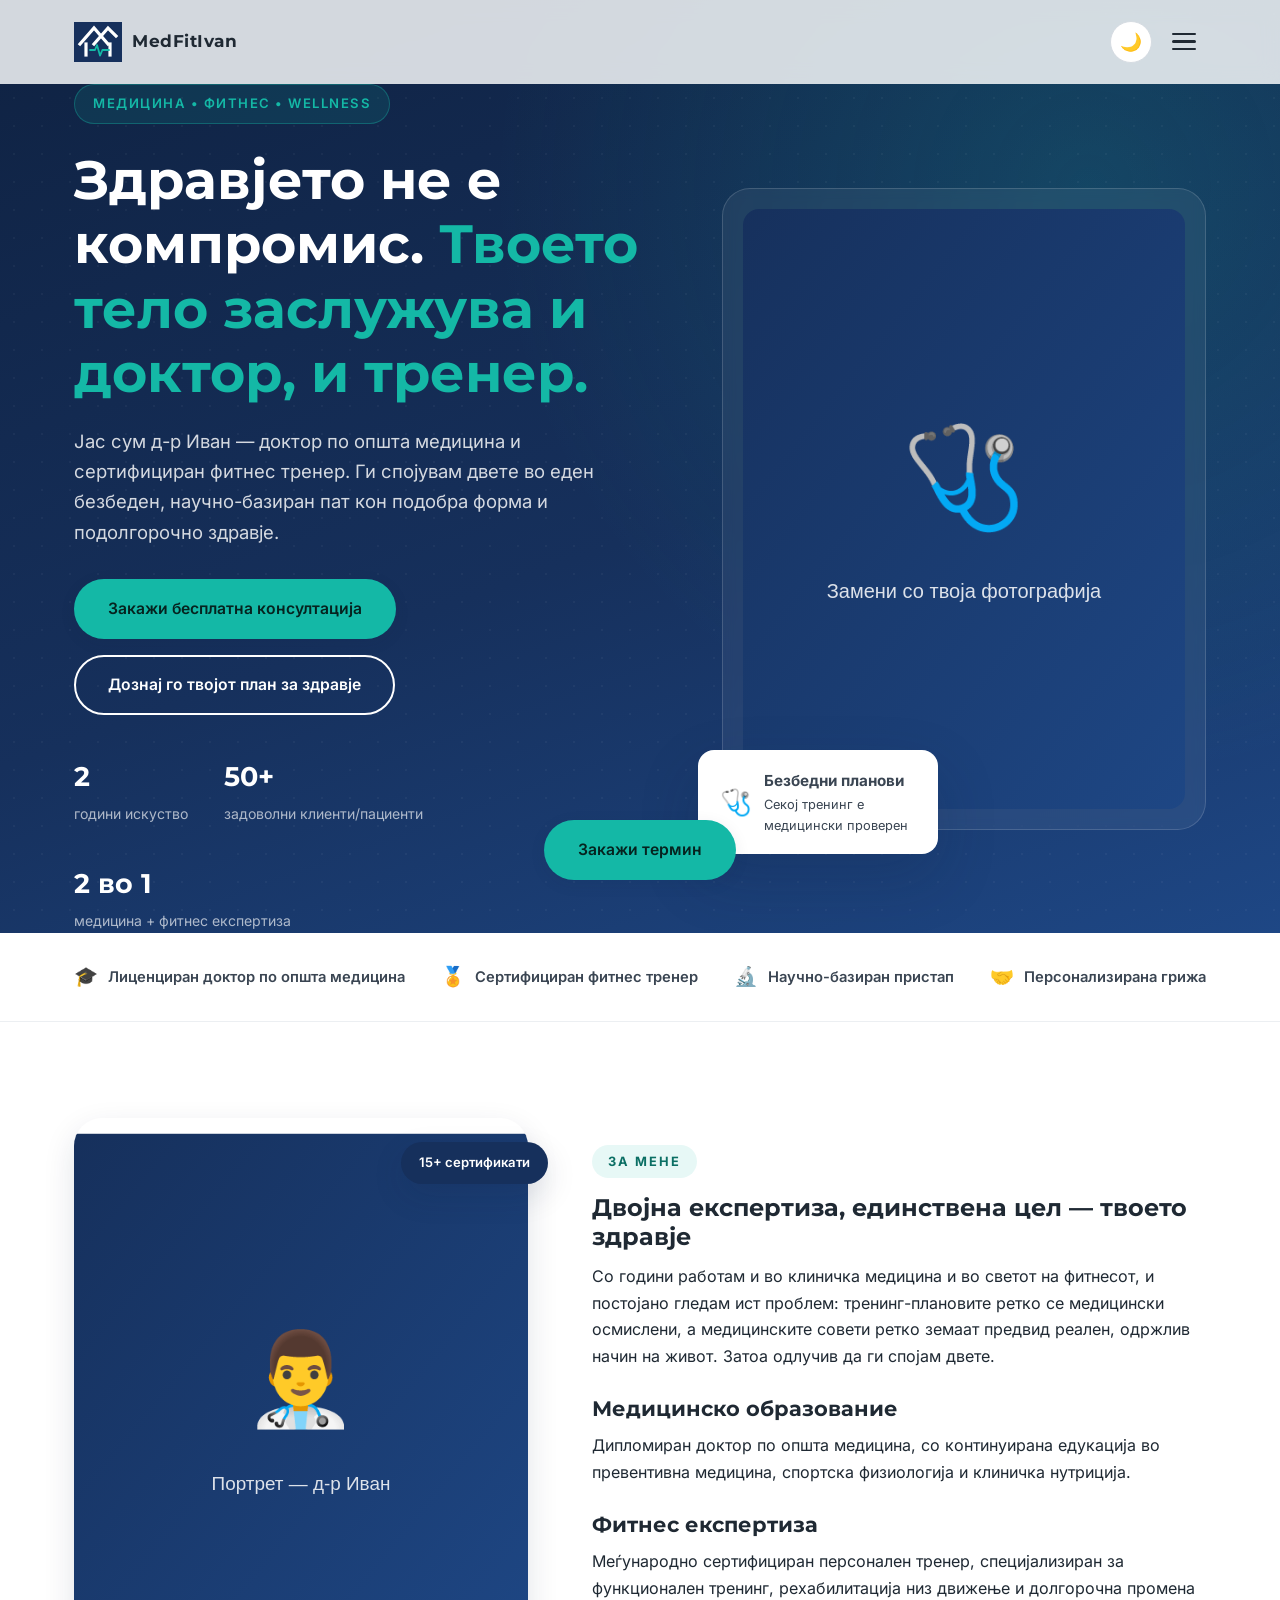
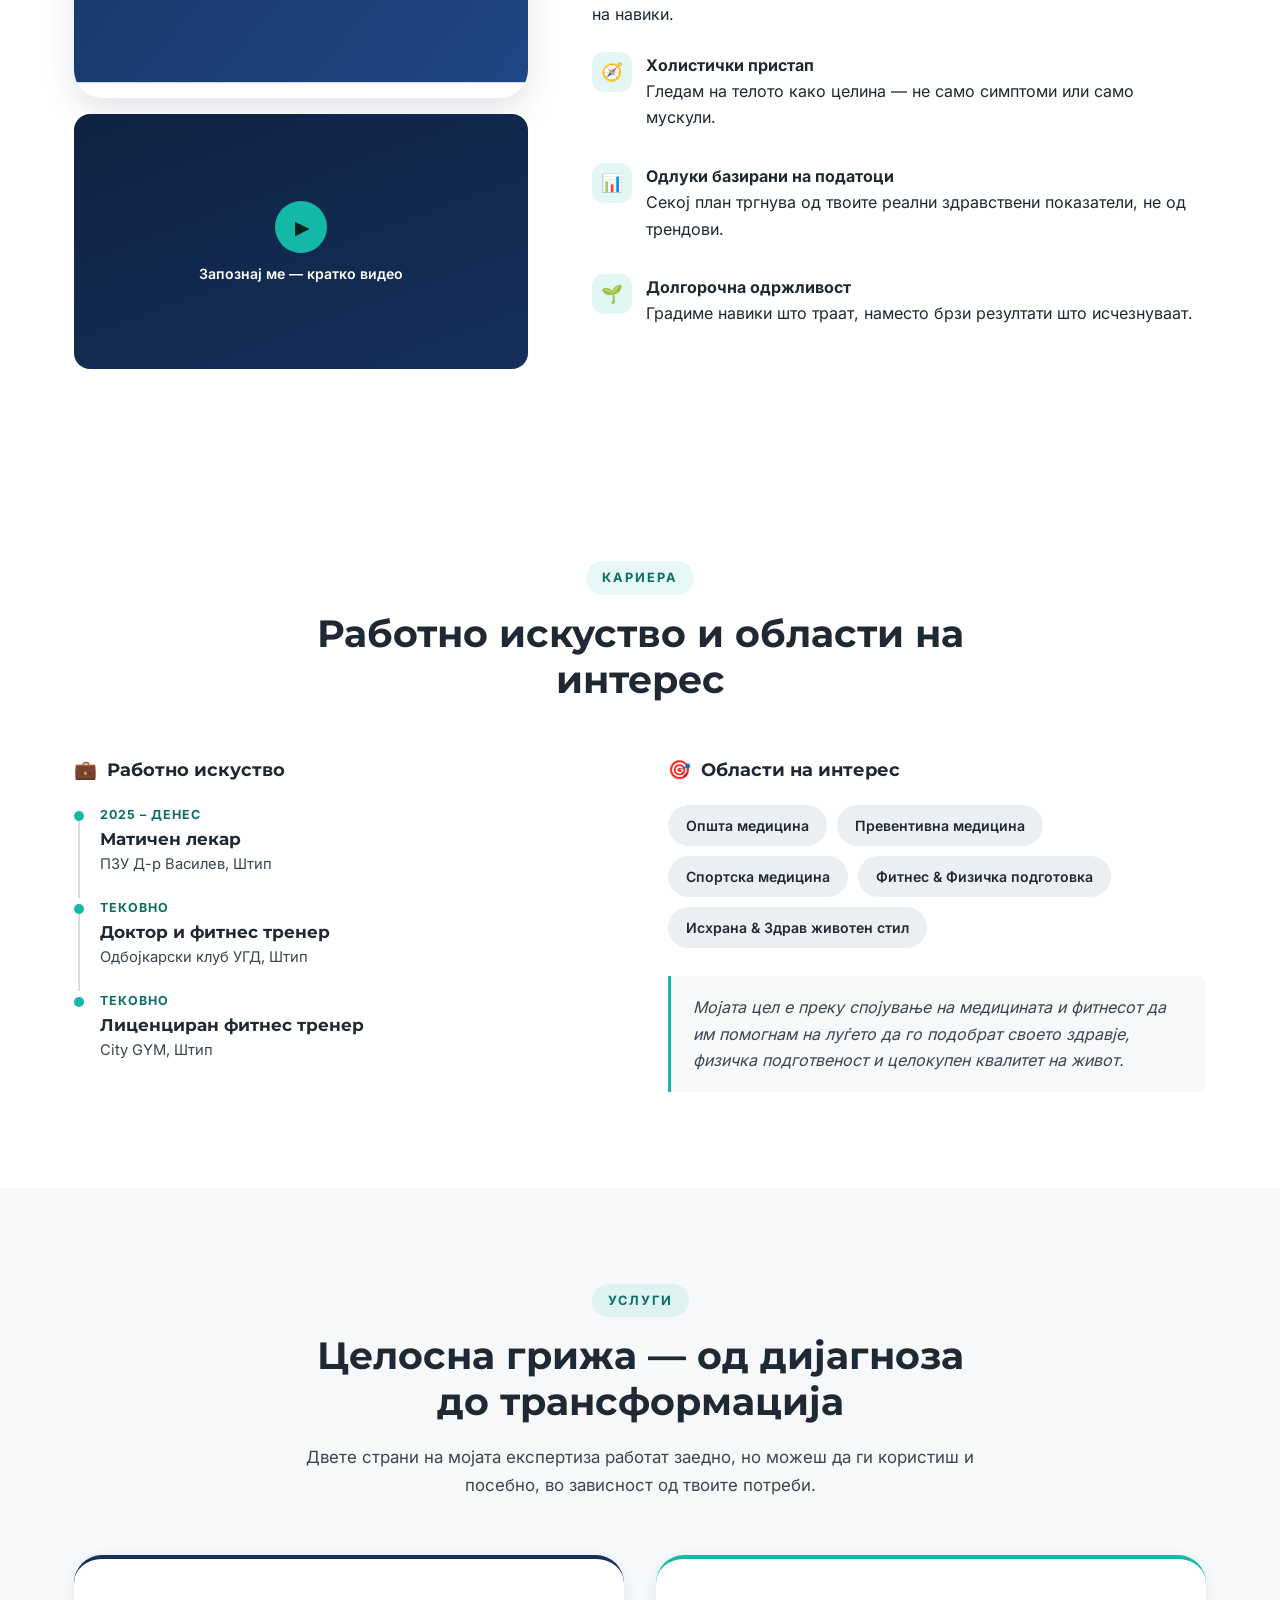
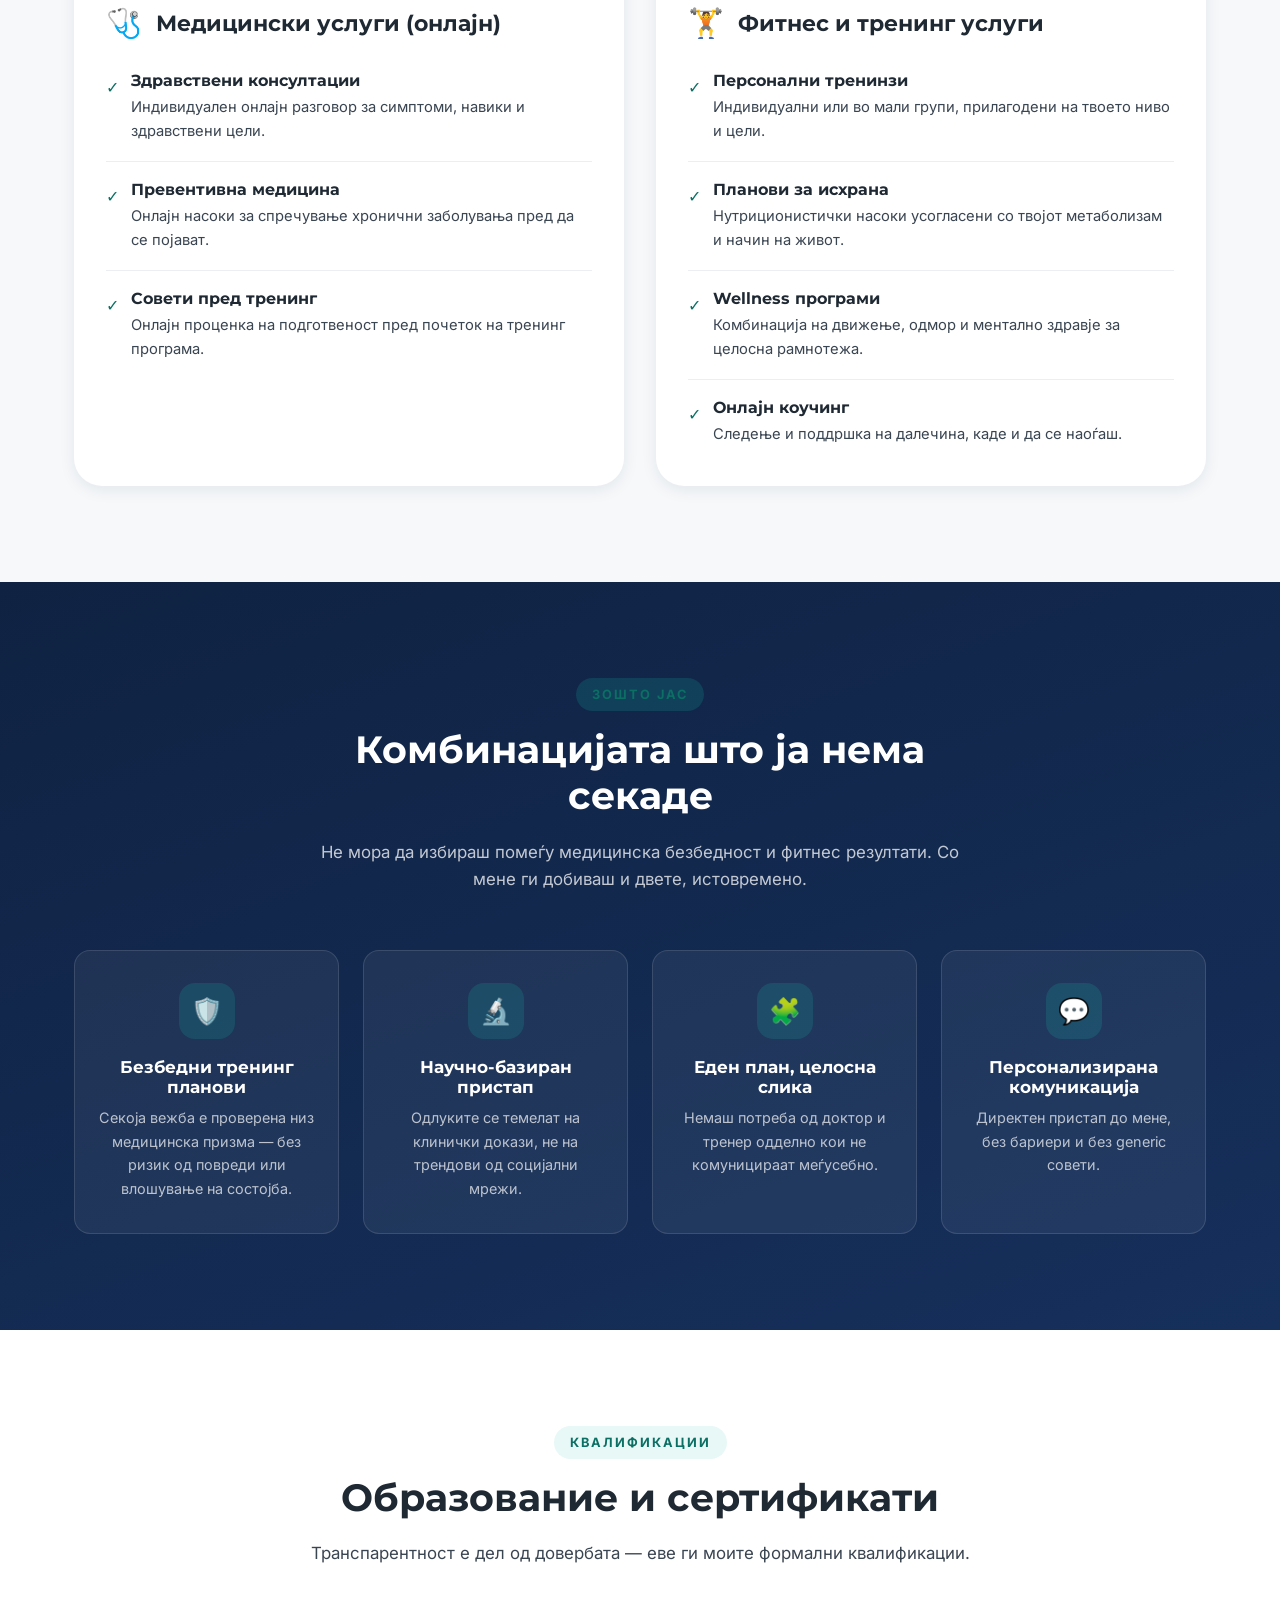
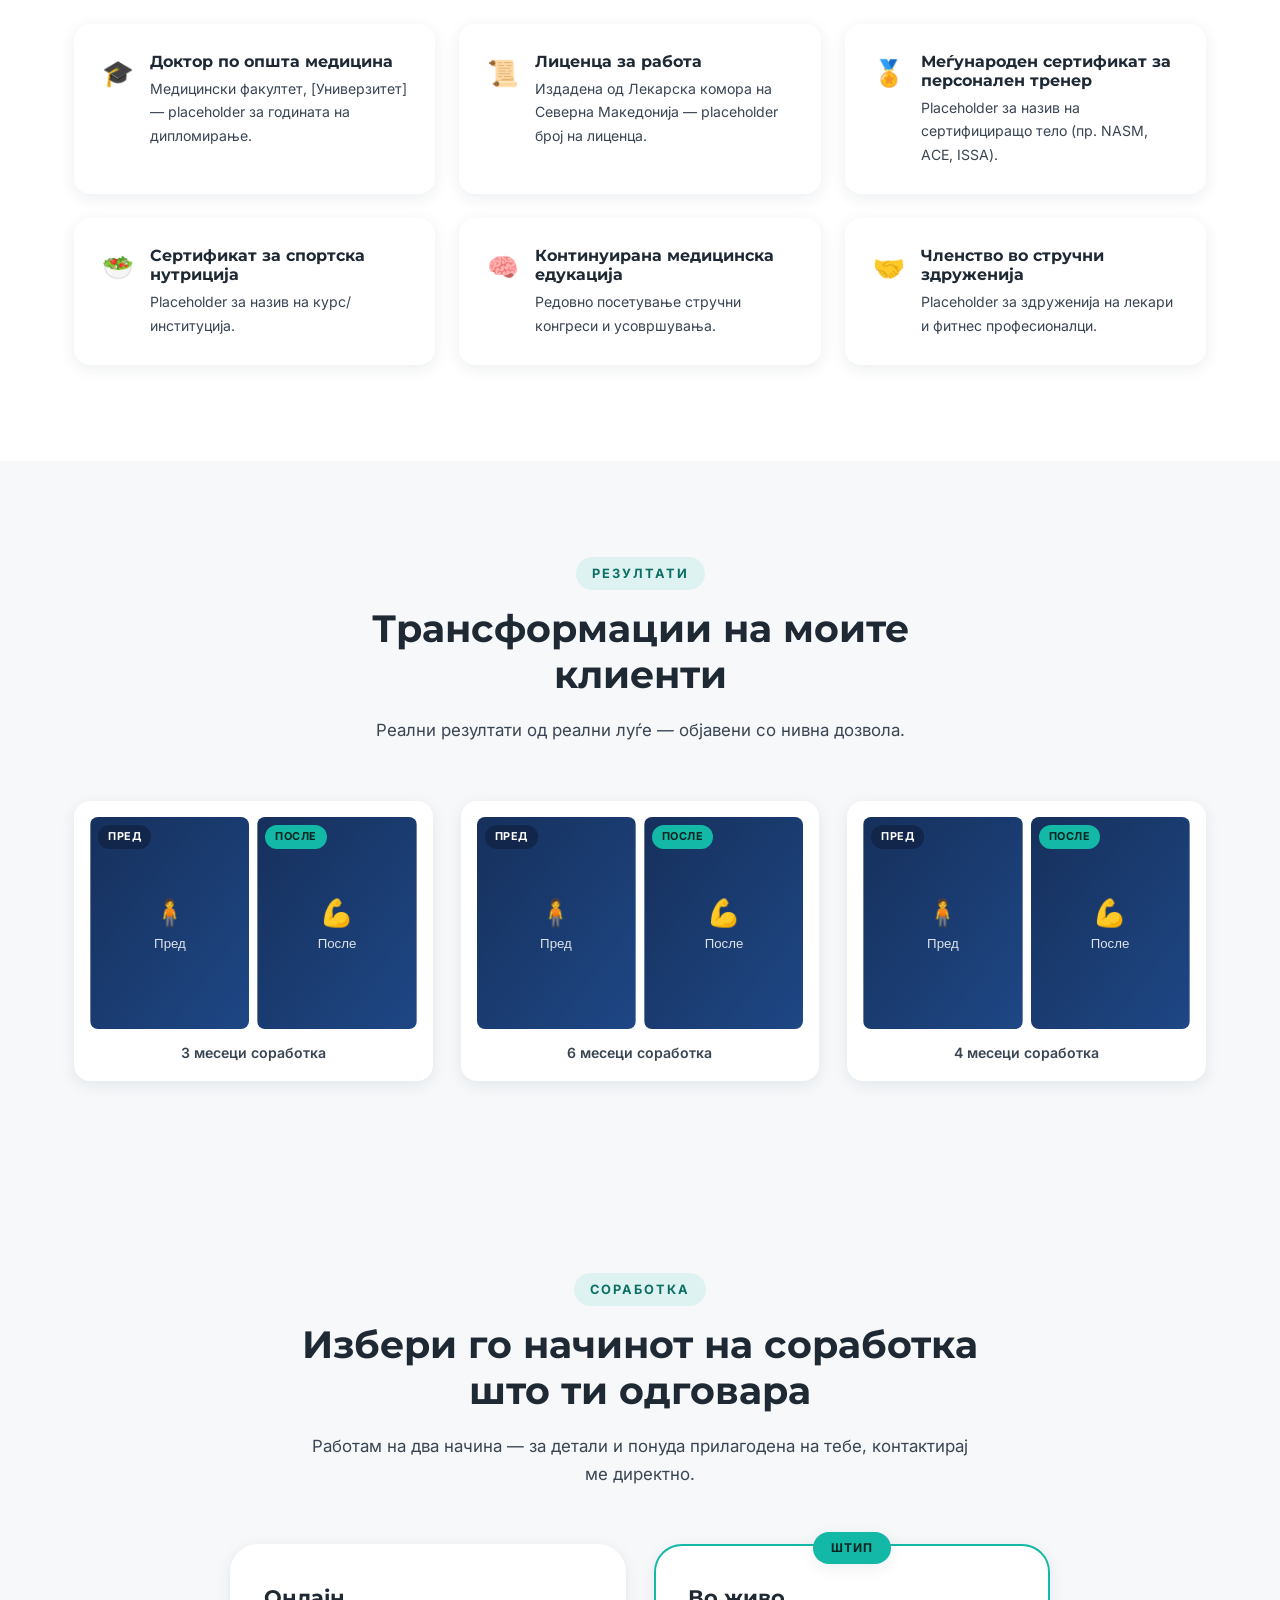
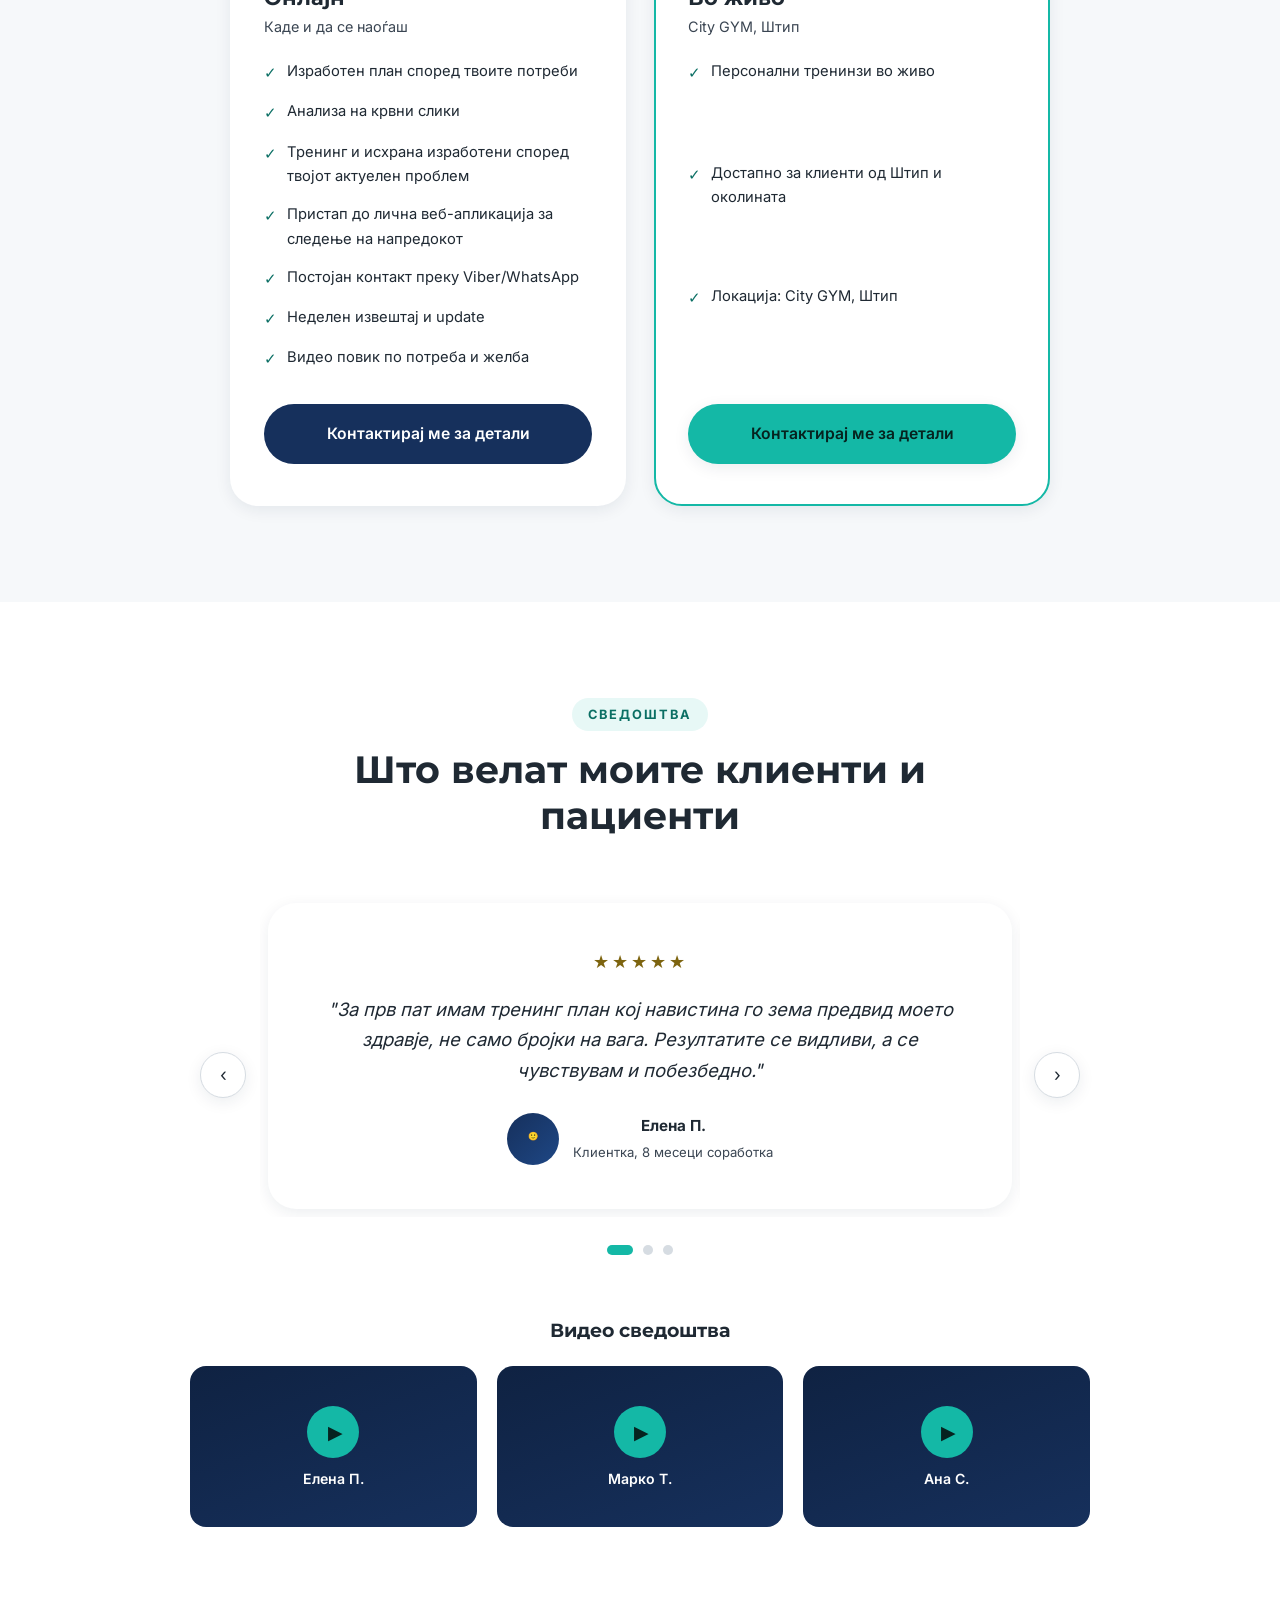
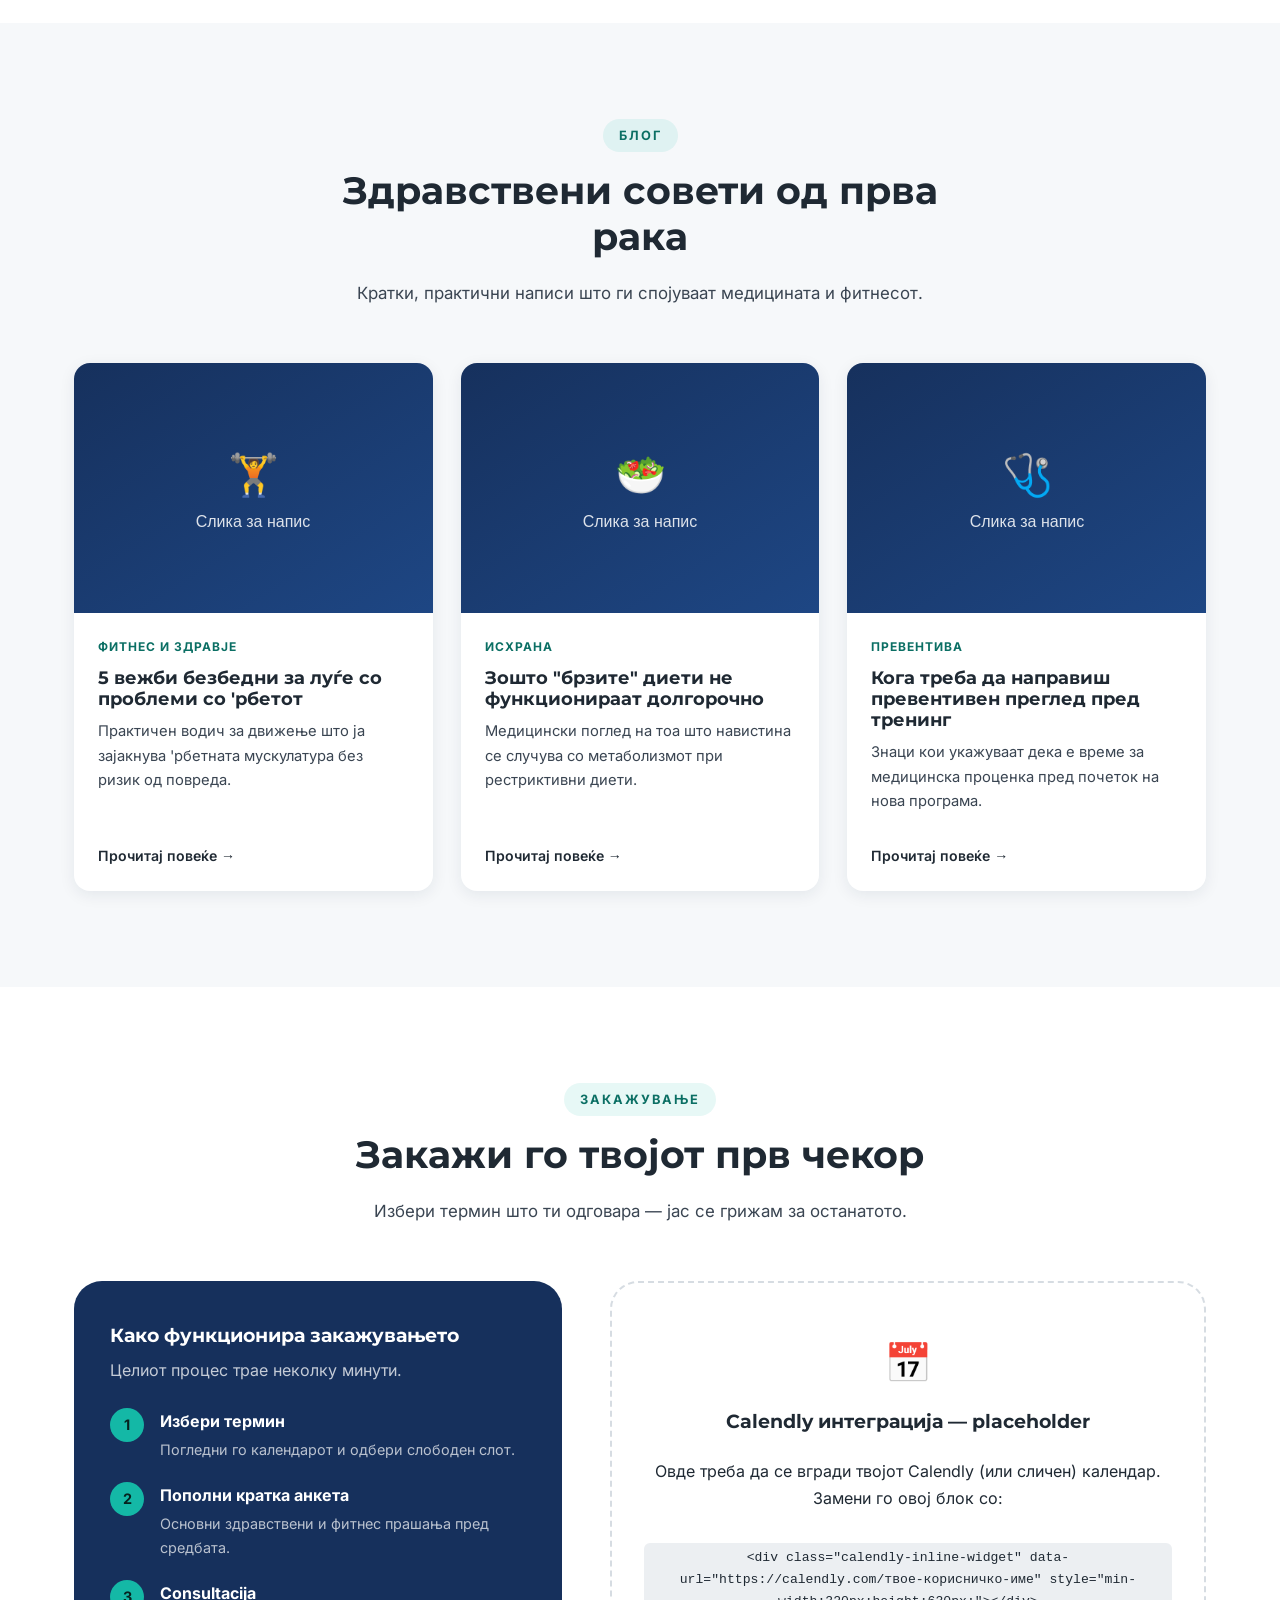
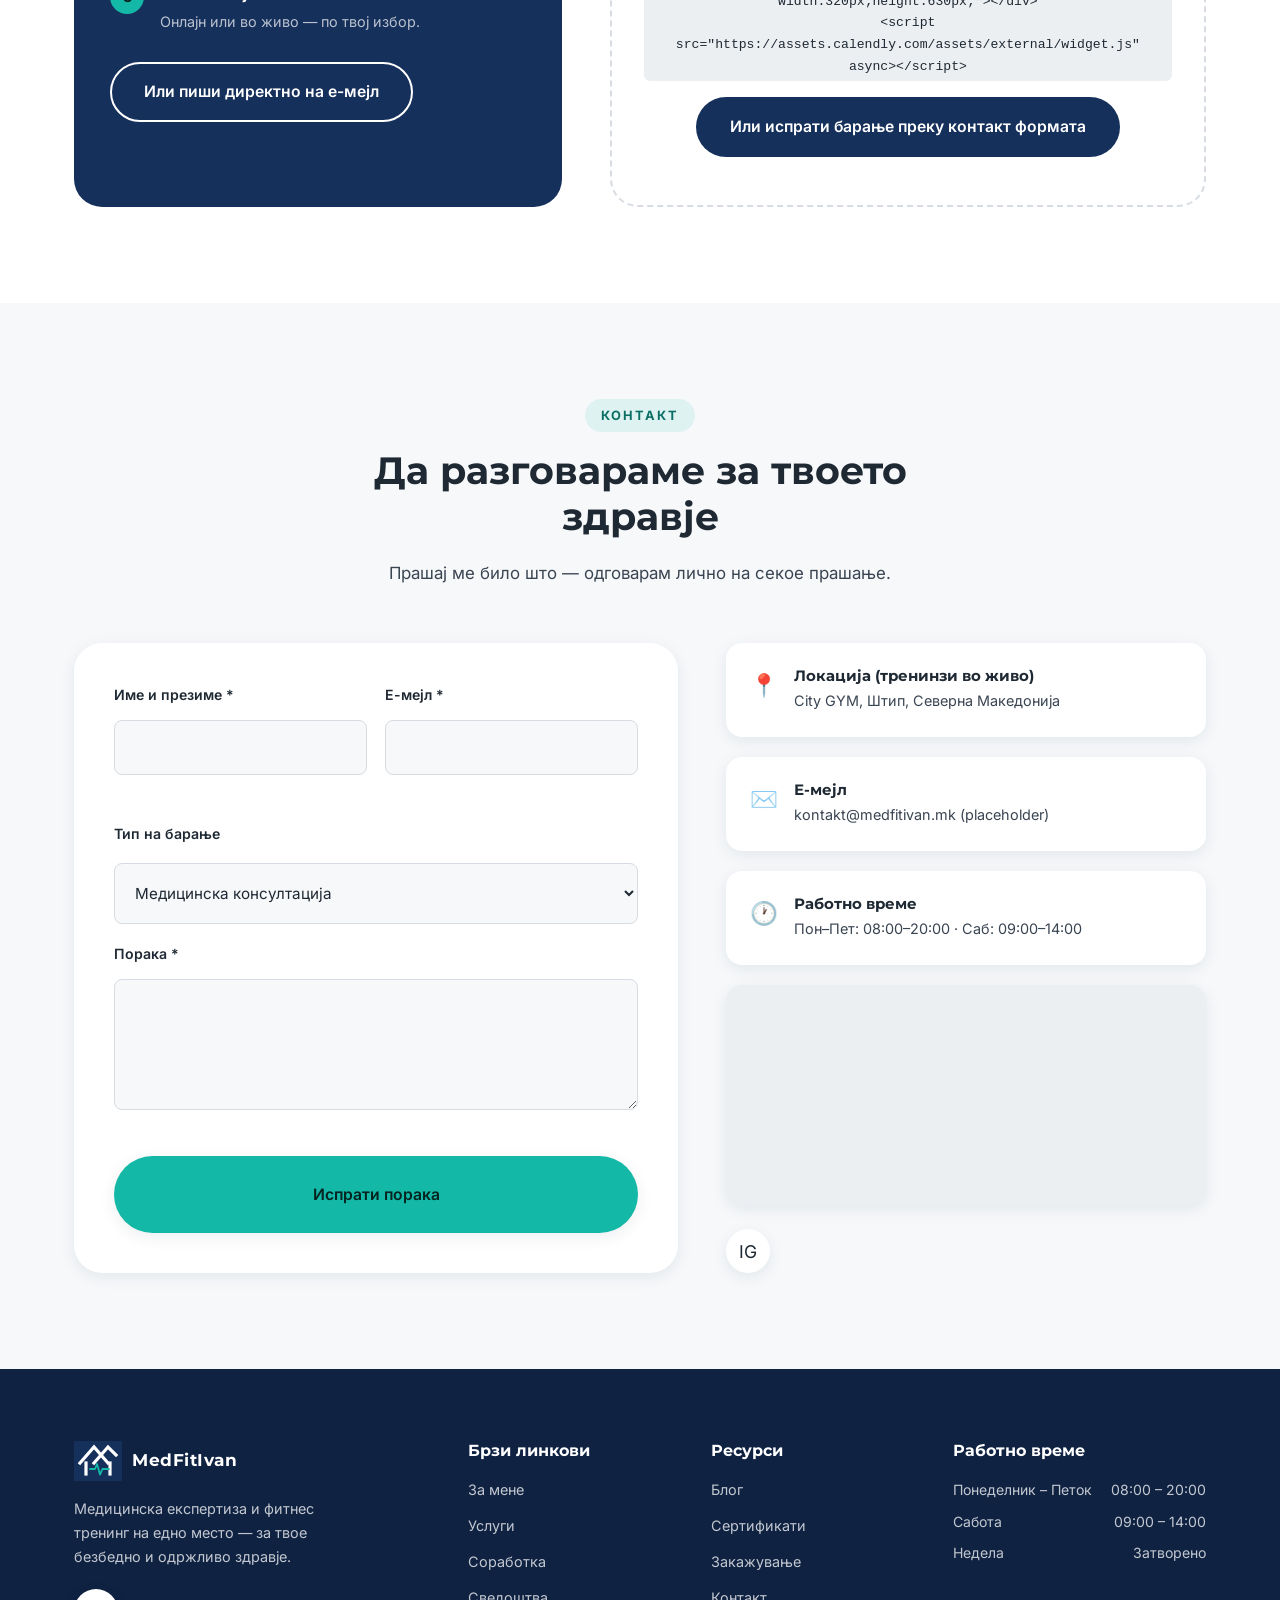
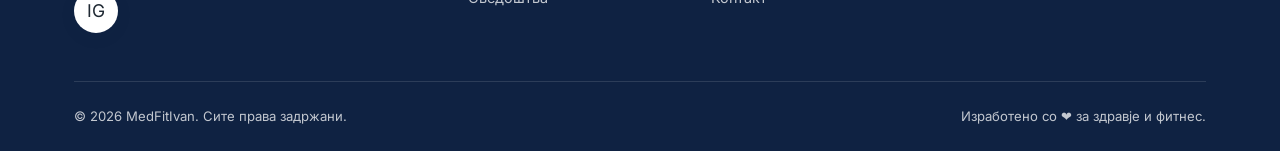
==== index.html @ 922cc6b4 "Add welcome video, before/after gallery, and video testimonials placeholders New sections ready for " ====
<!DOCTYPE html>
<html lang="mk">
<head>
<meta charset="UTF-8">
<meta name="viewport" content="width=device-width, initial-scale=1.0">
<title>MedFitIvan — Доктор по општа медицина и фитнес тренер | Штип</title>
<meta name="description" content="MedFitIvan — комбинација на медицинска експертиза и персонализиран фитнес тренинг. Безбедни, научно-базирани планови за здравје и физичка форма. Закажи бесплатна консултација денес.">
<meta name="keywords" content="фитнес тренер доктор, персонален тренинг, медицинска консултација, wellness програма, план за исхрана, онлајн коучинг, превентивна медицина">
<meta name="author" content="MedFitIvan">
<link rel="canonical" href="https://www.medfitivan.example.com/">

<!-- Open Graph -->
<meta property="og:type" content="website">
<meta property="og:title" content="MedFitIvan — Медицина + Фитнес на едно место">
<meta property="og:description" content="Единствена комбинација на лекарска експертиза и фитнес тренинг. Закажи бесплатна консултација и почни безбеден, персонализиран пат кон подобро здравје.">
<meta property="og:image" content="assets/img/og-cover.svg">
<meta property="og:url" content="https://www.medfitivan.example.com/">
<meta property="og:locale" content="mk_MK">
<meta name="twitter:card" content="summary_large_image">
<meta name="twitter:title" content="MedFitIvan — Медицина + Фитнес на едно место">
<meta name="twitter:description" content="Безбедни, научно-базирани планови за здравје и физичка форма, водени од доктор и фитнес тренер во едно.">
<meta name="twitter:image" content="assets/img/og-cover.svg">

<meta name="theme-color" content="#16305c">
<link rel="icon" href="assets/img/logo-mark.svg" type="image/svg+xml">
<link rel="apple-touch-icon" href="assets/img/logo-mark.svg">

<link rel="stylesheet" href="assets/fonts/fonts.css">
<link rel="stylesheet" href="css/style.css">

<!-- Structured data: Person -->
<script type="application/ld+json">
{
  "@context": "https://schema.org",
  "@type": "Person",
  "name": "Д-р Иван [Презиме]",
  "jobTitle": ["Доктор по општа медицина", "Фитнес тренер"],
  "url": "https://www.medfitivan.example.com/",
  "image": "https://www.medfitivan.example.com/assets/img/dr-ivan-portrait.svg",
  "worksFor": {
    "@type": "MedicalBusiness",
    "name": "MedFitIvan"
  },
  "sameAs": [
    "https://www.instagram.com/medfitivan"
  ]
}
</script>
<!-- Structured data: LocalBusiness / MedicalBusiness -->
<script type="application/ld+json">
{
  "@context": "https://schema.org",
  "@type": "MedicalBusiness",
  "name": "MedFitIvan",
  "description": "Персонализирани онлајн медицински консултации и фитнес/wellness тренинг, плус тренинзи во живо во City GYM, Штип.",
  "image": "https://www.medfitivan.example.com/assets/img/og-cover.svg",
  "email": "kontakt@medfitivan.mk",
  "address": {
    "@type": "PostalAddress",
    "addressLocality": "Штип",
    "addressCountry": "MK"
  },
  "sameAs": [
    "https://www.instagram.com/medfitivan"
  ]
}
</script>
</head>
<body>
<a class="skip-link" href="#main">Прескокни до содржина</a>

<!-- ============ HEADER ============ -->
<header class="site-header">
  <div class="container">
    <a href="#hero" class="brand" aria-label="MedFitIvan почетна">
      <img src="assets/img/logo-mark.svg" alt="MedFitIvan лого" width="40" height="40">
      <span class="brand-name">MedFitIvan</span>
    </a>

    <nav class="main-nav" id="mainNav" aria-label="Главна навигација">
      <a href="#about">За мене</a>
      <a href="#services">Услуги</a>
      <a href="#why">Зошто јас</a>
      <a href="#credentials">Сертификати</a>
      <a href="#pricing">Соработка</a>
      <a href="#testimonials">Сведоштва</a>
      <a href="#blog">Блог</a>
      <a href="#contact">Контакт</a>
    </nav>

    <div class="header-actions">
      <button class="theme-toggle" aria-label="Промени тема" type="button">🌙</button>
      <a href="#booking" class="btn btn-primary header-cta">Закажи термин</a>
      <button class="nav-toggle" id="navToggle" aria-label="Отвори мени" aria-expanded="false" aria-controls="mainNav">
        <span></span><span></span><span></span>
      </button>
    </div>
  </div>
</header>

<a href="#booking" class="btn btn-primary sticky-cta">Закажи термин</a>

<main id="main">

  <!-- ============ HERO ============ -->
  <section class="hero" id="hero">
    <div class="container">
      <div class="hero-copy">
        <span class="hero-eyebrow">Медицина • Фитнес • Wellness</span>
        <h1>Здравјето не е компромис. <span>Твоето тело заслужува и доктор, и тренер.</span></h1>
        <p class="lead">Јас сум д-р Иван — доктор по општа медицина и сертифициран фитнес тренер. Ги спојувам двете во еден безбеден, научно-базиран пат кон подобра форма и подолгорочно здравје.</p>
        <div class="hero-actions">
          <a href="#booking" class="btn btn-primary">Закажи бесплатна консултација</a>
          <a href="#services" class="btn btn-outline">Дознај го твојот план за здравје</a>
        </div>
        <div class="hero-stats">
          <div><strong>2</strong><span>години искуство</span></div>
          <div><strong>50+</strong><span>задоволни клиенти/пациенти</span></div>
          <div><strong>2 во 1</strong><span>медицина + фитнес експертиза</span></div>
        </div>
      </div>
      <div class="hero-visual" data-reveal="fade">
        <div class="hero-card">
          <img src="assets/img/hero-portrait.svg" alt="Д-р Иван — доктор по општа медицина и фитнес тренер во консултација со клиент" width="480" height="600" loading="eager">
        </div>
        <div class="hero-badge">
          <span class="icon" aria-hidden="true">🩺</span>
          <span><strong>Безбедни планови</strong><span>Секој тренинг е медицински проверен</span></span>
        </div>
      </div>
    </div>
  </section>

  <!-- ============ TRUST STRIP ============ -->
  <div class="trust-strip">
    <div class="container">
      <div class="trust-item"><span class="icon" aria-hidden="true">🎓</span> Лиценциран доктор по општа медицина</div>
      <div class="trust-item"><span class="icon" aria-hidden="true">🏅</span> Сертифициран фитнес тренер</div>
      <div class="trust-item"><span class="icon" aria-hidden="true">🔬</span> Научно-базиран пристап</div>
      <div class="trust-item"><span class="icon" aria-hidden="true">🤝</span> Персонализирана грижа</div>
    </div>
  </div>

  <!-- ============ ЗА МЕНЕ ============ -->
  <section class="section section--alt" id="about">
    <div class="container">
      <div class="about-grid">
        <div class="about-media" data-reveal>
          <img src="assets/img/dr-ivan-portrait.svg" alt="Портрет на д-р Иван, доктор по општа медицина и фитнес тренер" width="480" height="580" loading="lazy">
          <span class="credential-chip">15+ сертификати</span>
          <!-- TODO: замени со вистинско welcome видео (embed или self-hosted mp4) -->
          <button class="video-placeholder about-video" type="button" aria-label="Пушти welcome видео">
            <span class="play-icon" aria-hidden="true">▶</span>
            <span class="video-caption">Запознај ме — кратко видео</span>
          </button>
        </div>
        <div class="about-copy" data-reveal>
          <span class="section-tag">За мене</span>
          <h2>Двојна експертиза, единствена цел — твоето здравје</h2>
          <p>Со години работам и во клиничка медицина и во светот на фитнесот, и постојано гледам ист проблем: тренинг-плановите ретко се медицински осмислени, а медицинските совети ретко земаат предвид реален, одржлив начин на живот. Затоа одлучив да ги спојам двете.</p>

          <h3>Медицинско образование</h3>
          <p>Дипломиран доктор по општа медицина, со континуирана едукација во превентивна медицина, спортска физиологија и клиничка нутриција.</p>

          <h3>Фитнес експертиза</h3>
          <p>Меѓународно сертифициран персонален тренер, специјализиран за функционален тренинг, рехабилитација низ движење и долгорочна промена на навики.</p>

          <div class="philosophy-list">
            <div class="philosophy-item">
              <span class="icon" aria-hidden="true">🧭</span>
              <div><strong>Холистички пристап</strong><p>Гледам на телото како целина — не само симптоми или само мускули.</p></div>
            </div>
            <div class="philosophy-item">
              <span class="icon" aria-hidden="true">📊</span>
              <div><strong>Одлуки базирани на податоци</strong><p>Секој план тргнува од твоите реални здравствени показатели, не од трендови.</p></div>
            </div>
            <div class="philosophy-item">
              <span class="icon" aria-hidden="true">🌱</span>
              <div><strong>Долгорочна одржливост</strong><p>Градиме навики што траат, наместо брзи резултати што исчезнуваат.</p></div>
            </div>
          </div>
        </div>
      </div>
    </div>
  </section>

  <!-- ============ РАБОТНО ИСКУСТВО ============ -->
  <section class="section section--alt" id="experience">
    <div class="container">
      <div class="section-head" data-reveal>
        <span class="section-tag">Кариера</span>
        <h2>Работно искуство и области на интерес</h2>
      </div>
      <div class="experience-grid">
        <div data-reveal>
          <h3 class="experience-heading"><span class="icon" aria-hidden="true">💼</span> Работно искуство</h3>
          <div class="timeline">
            <div class="timeline-item">
              <span class="timeline-date">2025 – денес</span>
              <h4>Матичен лекар</h4>
              <p>ПЗУ Д-р Василев, Штип</p>
            </div>
            <div class="timeline-item">
              <span class="timeline-date">Тековно</span>
              <h4>Доктор и фитнес тренер</h4>
              <p>Одбојкарски клуб УГД, Штип</p>
            </div>
            <div class="timeline-item">
              <span class="timeline-date">Тековно</span>
              <h4>Лиценциран фитнес тренер</h4>
              <p>City GYM, Штип</p>
            </div>
          </div>
        </div>
        <div data-reveal>
          <h3 class="experience-heading"><span class="icon" aria-hidden="true">🎯</span> Области на интерес</h3>
          <div class="interest-tags">
            <span class="interest-tag">Општа медицина</span>
            <span class="interest-tag">Превентивна медицина</span>
            <span class="interest-tag">Спортска медицина</span>
            <span class="interest-tag">Фитнес &amp; Физичка подготовка</span>
            <span class="interest-tag">Исхрана &amp; Здрав животен стил</span>
          </div>
          <blockquote class="about-quote">Мојата цел е преку спојување на медицината и фитнесот да им помогнам на луѓето да го подобрат своето здравје, физичка подготвеност и целокупен квалитет на живот.</blockquote>
        </div>
      </div>
    </div>
  </section>

  <!-- ============ УСЛУГИ ============ -->
  <section class="section" id="services">
    <div class="container">
      <div class="section-head" data-reveal>
        <span class="section-tag">Услуги</span>
        <h2>Целосна грижа — од дијагноза до трансформација</h2>
        <p>Двете страни на мојата експертиза работат заедно, но можеш да ги користиш и посебно, во зависност од твоите потреби.</p>
      </div>

      <div class="services-cols">
        <div class="service-col" data-reveal>
          <div class="service-col-head">
            <span class="icon" aria-hidden="true">🩺</span>
            <h3>Медицински услуги (онлајн)</h3>
          </div>
          <ul class="service-list">
            <li><span class="check" aria-hidden="true">✓</span><div><h4>Здравствени консултации</h4><p>Индивидуален онлајн разговор за симптоми, навики и здравствени цели.</p></div></li>
            <li><span class="check" aria-hidden="true">✓</span><div><h4>Превентивна медицина</h4><p>Онлајн насоки за спречување хронични заболувања пред да се појават.</p></div></li>
            <li><span class="check" aria-hidden="true">✓</span><div><h4>Совети пред тренинг</h4><p>Онлајн проценка на подготвеност пред почеток на тренинг програма.</p></div></li>
          </ul>
        </div>

        <div class="service-col" data-reveal>
          <div class="service-col-head">
            <span class="icon" aria-hidden="true">🏋️</span>
            <h3>Фитнес и тренинг услуги</h3>
          </div>
          <ul class="service-list">
            <li><span class="check" aria-hidden="true">✓</span><div><h4>Персонални тренинзи</h4><p>Индивидуални или во мали групи, прилагодени на твоето ниво и цели.</p></div></li>
            <li><span class="check" aria-hidden="true">✓</span><div><h4>Планови за исхрана</h4><p>Нутриционистички насоки усогласени со твојот метаболизам и начин на живот.</p></div></li>
            <li><span class="check" aria-hidden="true">✓</span><div><h4>Wellness програми</h4><p>Комбинација на движење, одмор и ментално здравје за целосна рамнотежа.</p></div></li>
            <li><span class="check" aria-hidden="true">✓</span><div><h4>Онлајн коучинг</h4><p>Следење и поддршка на далечина, каде и да се наоѓаш.</p></div></li>
          </ul>
        </div>
      </div>
    </div>
  </section>

  <!-- ============ ЗОШТО ЈАС СУМ РАЗЛИЧЕН ============ -->
  <section class="section why-section" id="why">
    <div class="container">
      <div class="section-head" data-reveal>
        <span class="section-tag" style="background:rgba(20,184,166,0.18)">Зошто јас</span>
        <h2 style="color:#fff">Комбинацијата што ја нема секаде</h2>
        <p>Не мора да избираш помеѓу медицинска безбедност и фитнес резултати. Со мене ги добиваш и двете, истовремено.</p>
      </div>
      <div class="why-grid">
        <div class="why-card" data-reveal>
          <div class="icon" aria-hidden="true">🛡️</div>
          <h4>Безбедни тренинг планови</h4>
          <p>Секоја вежба е проверена низ медицинска призма — без ризик од повреди или влошување на состојба.</p>
        </div>
        <div class="why-card" data-reveal>
          <div class="icon" aria-hidden="true">🔬</div>
          <h4>Научно-базиран пристап</h4>
          <p>Одлуките се темелат на клинички докази, не на трендови од социјални мрежи.</p>
        </div>
        <div class="why-card" data-reveal>
          <div class="icon" aria-hidden="true">🧩</div>
          <h4>Еден план, целосна слика</h4>
          <p>Немаш потреба од доктор и тренер одделно кои не комуницираат меѓусебно.</p>
        </div>
        <div class="why-card" data-reveal>
          <div class="icon" aria-hidden="true">💬</div>
          <h4>Персонализирана комуникација</h4>
          <p>Директен пристап до мене, без бариери и без generic совети.</p>
        </div>
      </div>
    </div>
  </section>

  <!-- ============ СЕРТИФИКАТИ ============ -->
  <section class="section section--alt" id="credentials">
    <div class="container">
      <div class="section-head" data-reveal>
        <span class="section-tag">Квалификации</span>
        <h2>Образование и сертификати</h2>
        <p>Транспарентност е дел од довербата — еве ги моите формални квалификации.</p>
      </div>
      <div class="credentials-grid">
        <div class="credential-card" data-reveal>
          <span class="icon" aria-hidden="true">🎓</span>
          <div><h4>Доктор по општа медицина</h4><p>Медицински факултет, [Универзитет] — placeholder за годината на дипломирање.</p></div>
        </div>
        <div class="credential-card" data-reveal>
          <span class="icon" aria-hidden="true">📜</span>
          <div><h4>Лиценца за работа</h4><p>Издадена од Лекарска комора на Северна Македонија — placeholder број на лиценца.</p></div>
        </div>
        <div class="credential-card" data-reveal>
          <span class="icon" aria-hidden="true">🏅</span>
          <div><h4>Меѓународен сертификат за персонален тренер</h4><p>Placeholder за назив на сертифициращо тело (пр. NASM, ACE, ISSA).</p></div>
        </div>
        <div class="credential-card" data-reveal>
          <span class="icon" aria-hidden="true">🥗</span>
          <div><h4>Сертификат за спортска нутриција</h4><p>Placeholder за назив на курс/институција.</p></div>
        </div>
        <div class="credential-card" data-reveal>
          <span class="icon" aria-hidden="true">🧠</span>
          <div><h4>Континуирана медицинска едукација</h4><p>Редовно посетување стручни конгреси и усовршувања.</p></div>
        </div>
        <div class="credential-card" data-reveal>
          <span class="icon" aria-hidden="true">🤝</span>
          <div><h4>Членство во стручни здруженија</h4><p>Placeholder за здруженија на лекари и фитнес професионалци.</p></div>
        </div>
      </div>
    </div>
  </section>

  <!-- ============ ТРАНСФОРМАЦИИ ============ -->
  <section class="section" id="transformations">
    <div class="container">
      <div class="section-head" data-reveal>
        <span class="section-tag">Резултати</span>
        <h2>Трансформации на моите клиенти</h2>
        <p>Реални резултати од реални луѓе — објавени со нивна дозвола.</p>
      </div>
      <!-- TODO: замени со вистински before/after фотографии од клиенти (со нивна дозвола) -->
      <div class="transformation-grid">
        <figure class="transformation-card" data-reveal>
          <div class="transformation-images">
            <div class="transformation-img">
              <img src="assets/img/transformation-1-before.svg" alt="Клиент 1 пред трансформацијата" loading="lazy" width="300" height="400">
              <span class="transformation-tag">Пред</span>
            </div>
            <div class="transformation-img">
              <img src="assets/img/transformation-1-after.svg" alt="Клиент 1 после трансформацијата" loading="lazy" width="300" height="400">
              <span class="transformation-tag transformation-tag--after">После</span>
            </div>
          </div>
          <figcaption>3 месеци соработка</figcaption>
        </figure>
        <figure class="transformation-card" data-reveal>
          <div class="transformation-images">
            <div class="transformation-img">
              <img src="assets/img/transformation-2-before.svg" alt="Клиент 2 пред трансформацијата" loading="lazy" width="300" height="400">
              <span class="transformation-tag">Пред</span>
            </div>
            <div class="transformation-img">
              <img src="assets/img/transformation-2-after.svg" alt="Клиент 2 после трансформацијата" loading="lazy" width="300" height="400">
              <span class="transformation-tag transformation-tag--after">После</span>
            </div>
          </div>
          <figcaption>6 месеци соработка</figcaption>
        </figure>
        <figure class="transformation-card" data-reveal>
          <div class="transformation-images">
            <div class="transformation-img">
              <img src="assets/img/transformation-3-before.svg" alt="Клиент 3 пред трансформацијата" loading="lazy" width="300" height="400">
              <span class="transformation-tag">Пред</span>
            </div>
            <div class="transformation-img">
              <img src="assets/img/transformation-3-after.svg" alt="Клиент 3 после трансформацијата" loading="lazy" width="300" height="400">
              <span class="transformation-tag transformation-tag--after">После</span>
            </div>
          </div>
          <figcaption>4 месеци соработка</figcaption>
        </figure>
      </div>
    </div>
  </section>

  <!-- ============ СОРАБОТКА ============ -->
  <section class="section" id="pricing">
    <div class="container">
      <div class="section-head" data-reveal>
        <span class="section-tag">Соработка</span>
        <h2>Избери го начинот на соработка што ти одговара</h2>
        <p>Работам на два начина — за детали и понуда прилагодена на тебе, контактирај ме директно.</p>
      </div>
      <div class="pricing-grid pricing-grid--two">
        <div class="price-card" data-reveal>
          <h3>Онлајн</h3>
          <p class="tagline">Каде и да се наоѓаш</p>
          <ul class="price-features">
            <li><span class="check" aria-hidden="true">✓</span> Изработен план според твоите потреби</li>
            <li><span class="check" aria-hidden="true">✓</span> Анализа на крвни слики</li>
            <li><span class="check" aria-hidden="true">✓</span> Тренинг и исхрана изработени според твојот актуелен проблем</li>
            <li><span class="check" aria-hidden="true">✓</span> Пристап до лична веб-апликација за следење на напредокот</li>
            <li><span class="check" aria-hidden="true">✓</span> Постојан контакт преку Viber/WhatsApp</li>
            <li><span class="check" aria-hidden="true">✓</span> Неделен извештај и update</li>
            <li><span class="check" aria-hidden="true">✓</span> Видео повик по потреба и желба</li>
          </ul>
          <a href="#contact" class="btn btn-navy btn-block">Контактирај ме за детали</a>
        </div>

        <div class="price-card price-card--featured" data-reveal>
          <span class="price-badge">Штип</span>
          <h3>Во живо</h3>
          <p class="tagline">City GYM, Штип</p>
          <ul class="price-features">
            <li><span class="check" aria-hidden="true">✓</span> Персонални тренинзи во живо</li>
            <li><span class="check" aria-hidden="true">✓</span> Достапно за клиенти од Штип и околината</li>
            <li><span class="check" aria-hidden="true">✓</span> Локација: City GYM, Штип</li>
          </ul>
          <a href="#contact" class="btn btn-primary btn-block">Контактирај ме за детали</a>
        </div>
      </div>
    </div>
  </section>

  <!-- ============ СВЕДОШТВА ============ -->
  <section class="section section--alt" id="testimonials">
    <div class="container">
      <div class="section-head" data-reveal>
        <span class="section-tag">Сведоштва</span>
        <h2>Што велат моите клиенти и пациенти</h2>
      </div>

      <div class="testimonial-slider">
        <button class="testimonial-arrow testimonial-arrow--prev" aria-label="Претходно сведоштво">‹</button>
        <div class="testimonial-track">
          <div class="testimonial-slides">
            <div class="testimonial-slide">
              <div class="testimonial-card">
                <div class="testimonial-stars" aria-hidden="true">★★★★★</div>
                <p class="testimonial-quote">"За прв пат имам тренинг план кој навистина го зема предвид моето здравје, не само бројки на вага. Резултатите се видливи, а се чувствувам и побезбедно."</p>
                <div class="testimonial-person">
                  <img src="assets/img/testimonial-1.svg" alt="" width="52" height="52" loading="lazy">
                  <div><strong>Елена П.</strong><span>Клиентка, 8 месеци соработка</span></div>
                </div>
              </div>
            </div>
            <div class="testimonial-slide">
              <div class="testimonial-card">
                <div class="testimonial-stars" aria-hidden="true">★★★★★</div>
                <p class="testimonial-quote">"Комбинацијата доктор + тренер направи огромна разлика. Добив медицински совет и тренинг план во иста средба — заштеда на време и нерви."</p>
                <div class="testimonial-person">
                  <img src="assets/img/testimonial-2.svg" alt="" width="52" height="52" loading="lazy">
                  <div><strong>Марко Т.</strong><span>Пациент, превентивна програма</span></div>
                </div>
              </div>
            </div>
            <div class="testimonial-slide">
              <div class="testimonial-card">
                <div class="testimonial-stars" aria-hidden="true">★★★★★</div>
                <p class="testimonial-quote">"Онлајн коучингот ми овозможи да тренирам безбедно и покрај хроничен проблем со грбот. Професионализам на највисоко ниво."</p>
                <div class="testimonial-person">
                  <img src="assets/img/testimonial-3.svg" alt="" width="52" height="52" loading="lazy">
                  <div><strong>Ана С.</strong><span>Онлајн клиентка</span></div>
                </div>
              </div>
            </div>
          </div>
        </div>
        <button class="testimonial-arrow testimonial-arrow--next" aria-label="Следно сведоштво">›</button>
        <div class="testimonial-nav"></div>
      </div>

      <!-- TODO: замени со вистински видео сведоштва од клиенти -->
      <div class="video-testimonials" data-reveal>
        <h3 class="video-testimonials-heading">Видео сведоштва</h3>
        <div class="video-testimonials-grid">
          <button class="video-placeholder" type="button" aria-label="Пушти видео сведоштво од Елена П.">
            <span class="play-icon" aria-hidden="true">▶</span>
            <span class="video-caption">Елена П.</span>
          </button>
          <button class="video-placeholder" type="button" aria-label="Пушти видео сведоштво од Марко Т.">
            <span class="play-icon" aria-hidden="true">▶</span>
            <span class="video-caption">Марко Т.</span>
          </button>
          <button class="video-placeholder" type="button" aria-label="Пушти видео сведоштво од Ана С.">
            <span class="play-icon" aria-hidden="true">▶</span>
            <span class="video-caption">Ана С.</span>
          </button>
        </div>
      </div>
    </div>
  </section>

  <!-- ============ БЛОГ ============ -->
  <section class="section" id="blog">
    <div class="container">
      <div class="section-head" data-reveal>
        <span class="section-tag">Блог</span>
        <h2>Здравствени совети од прва рака</h2>
        <p>Кратки, практични написи што ги спојуваат медицината и фитнесот.</p>
      </div>
      <div class="blog-grid">
        <article class="blog-card" data-reveal>
          <img src="assets/img/blog-1.svg" alt="Илустрација за тренинг и заболувања на 'рбетот" width="400" height="250" loading="lazy">
          <div class="blog-card-body">
            <span class="blog-tag">Фитнес и здравје</span>
            <h3>5 вежби безбедни за луѓе со проблеми со 'рбетот</h3>
            <p>Практичен водич за движење што ја зајакнува 'рбетната мускулатура без ризик од повреда.</p>
            <a href="blog/vezhbi-za-rbet.html" class="blog-read">Прочитај повеќе →</a>
          </div>
        </article>
        <article class="blog-card" data-reveal>
          <img src="assets/img/blog-2.svg" alt="Илустрација за исхрана и метаболизам" width="400" height="250" loading="lazy">
          <div class="blog-card-body">
            <span class="blog-tag">Исхрана</span>
            <h3>Зошто "брзите" диети не функционираат долгорочно</h3>
            <p>Медицински поглед на тоа што навистина се случува со метаболизмот при рестриктивни диети.</p>
            <a href="blog/brzi-dieti.html" class="blog-read">Прочитај повеќе →</a>
          </div>
        </article>
        <article class="blog-card" data-reveal>
          <img src="assets/img/blog-3.svg" alt="Илустрација за превентивни прегледи" width="400" height="250" loading="lazy">
          <div class="blog-card-body">
            <span class="blog-tag">Превентива</span>
            <h3>Кога треба да направиш превентивен преглед пред тренинг</h3>
            <p>Знаци кои укажуваат дека е време за медицинска проценка пред почеток на нова програма.</p>
            <a href="blog/preventiven-pregled.html" class="blog-read">Прочитај повеќе →</a>
          </div>
        </article>
      </div>
    </div>
  </section>

  <!-- ============ ЗАКАЖУВАЊЕ ============ -->
  <section class="section section--alt" id="booking">
    <div class="container">
      <div class="section-head" data-reveal>
        <span class="section-tag">Закажување</span>
        <h2>Закажи го твојот прв чекор</h2>
        <p>Избери термин што ти одговара — јас се грижам за останатото.</p>
      </div>
      <div class="booking-wrap">
        <div class="booking-info" data-reveal>
          <h3>Како функционира закажувањето</h3>
          <p style="color:rgba(255,255,255,0.75)">Целиот процес трае неколку минути.</p>
          <div class="booking-steps">
            <div class="booking-step"><span class="num">1</span><div><strong>Избери термин</strong><p style="margin:4px 0 0;color:rgba(255,255,255,0.7);font-size:0.9rem">Погледни го календарот и одбери слободен слот.</p></div></div>
            <div class="booking-step"><span class="num">2</span><div><strong>Пополни кратка анкета</strong><p style="margin:4px 0 0;color:rgba(255,255,255,0.7);font-size:0.9rem">Основни здравствени и фитнес прашања пред средбата.</p></div></div>
            <div class="booking-step"><span class="num">3</span><div><strong>Consultacija</strong><p style="margin:4px 0 0;color:rgba(255,255,255,0.7);font-size:0.9rem">Онлајн или во живо — по твој избор.</p></div></div>
          </div>
          <a href="mailto:kontakt@medfitivan.mk" class="btn btn-outline" style="margin-top:28px">Или пиши директно на е-мејл</a>
        </div>
        <div class="calendly-placeholder" data-reveal>
          <span class="icon" aria-hidden="true">📅</span>
          <h3>Calendly интеграција — placeholder</h3>
          <p>Овде треба да се вгради твојот Calendly (или сличен) календар. Замени го овој блок со:</p>
          <code>&lt;div class="calendly-inline-widget" data-url="https://calendly.com/твое-корисничко-име" style="min-width:320px;height:630px;"&gt;&lt;/div&gt;<br>&lt;script src="https://assets.calendly.com/assets/external/widget.js" async&gt;&lt;/script&gt;</code>
          <a href="#contact" class="btn btn-navy">Или испрати барање преку контакт формата</a>
        </div>
      </div>
    </div>
  </section>

  <!-- ============ КОНТАКТ ============ -->
  <section class="section" id="contact">
    <div class="container">
      <div class="section-head" data-reveal>
        <span class="section-tag">Контакт</span>
        <h2>Да разговараме за твоето здравје</h2>
        <p>Прашај ме било што — одговарам лично на секое прашање.</p>
      </div>
      <div class="contact-grid">
        <form class="contact-form" data-validate novalidate data-reveal aria-label="Контакт формулар">
          <div class="form-success" role="status">Ви благодариме! Пораката е успешно испратена — ќе ви одговориме наскоро.</div>
          <div class="form-row">
            <div class="form-group">
              <label for="cf-name">Име и презиме *</label>
              <input type="text" id="cf-name" name="name" required autocomplete="name">
              <span class="form-error"></span>
            </div>
            <div class="form-group">
              <label for="cf-email">Е-мејл *</label>
              <input type="email" id="cf-email" name="email" required autocomplete="email">
              <span class="form-error"></span>
            </div>
          </div>
          <div class="form-group">
            <label for="cf-subject">Тип на барање</label>
            <select id="cf-subject" name="subject">
              <option value="medical">Медицинска консултација</option>
              <option value="fitness">Фитнес тренинг</option>
              <option value="both">Комбинирано (медицина + фитнес)</option>
              <option value="other">Друго</option>
            </select>
          </div>
          <div class="form-group">
            <label for="cf-message">Порака *</label>
            <textarea id="cf-message" name="message" rows="5" required></textarea>
            <span class="form-error"></span>
          </div>
          <button type="submit" class="btn btn-primary btn-block">Испрати порака</button>
        </form>

        <div class="contact-details" data-reveal>
          <div class="contact-detail-card">
            <span class="icon" aria-hidden="true">📍</span>
            <div><h4>Локација (тренинзи во живо)</h4><p>City GYM, Штип, Северна Македонија</p></div>
          </div>
          <div class="contact-detail-card">
            <span class="icon" aria-hidden="true">✉️</span>
            <div><h4>Е-мејл</h4><p><a href="mailto:kontakt@medfitivan.mk">kontakt@medfitivan.mk</a> (placeholder)</p></div>
          </div>
          <div class="contact-detail-card">
            <span class="icon" aria-hidden="true">🕐</span>
            <div><h4>Работно време</h4><p>Пон–Пет: 08:00–20:00 · Саб: 09:00–14:00</p></div>
          </div>
          <!-- Placeholder map query — replace with the exact City GYM Štip location once confirmed -->
          <iframe class="map-embed" title="Локација на MedFitIvan на Google Maps" src="https://www.google.com/maps?q=Stip,+North+Macedonia&output=embed" loading="lazy" referrerpolicy="no-referrer-when-downgrade"></iframe>
          <div class="social-row">
            <a href="https://instagram.com/medfitivan" aria-label="Instagram" target="_blank" rel="noopener">IG</a>
          </div>
        </div>
      </div>
    </div>
  </section>

</main>

<!-- ============ FOOTER ============ -->
<footer class="site-footer">
  <div class="container">
    <div class="footer-grid">
      <div class="footer-brand">
        <a href="#hero" class="brand">
          <img src="assets/img/logo-mark.svg" alt="MedFitIvan лого" width="36" height="36">
          <span class="brand-name">MedFitIvan</span>
        </a>
        <p>Медицинска експертиза и фитнес тренинг на едно место — за твое безбедно и одржливо здравје.</p>
        <div class="social-row" style="margin-top:20px">
          <a href="https://instagram.com/medfitivan" aria-label="Instagram" target="_blank" rel="noopener">IG</a>
        </div>
      </div>
      <div>
        <h4>Брзи линкови</h4>
        <div class="footer-links">
          <a href="#about">За мене</a>
          <a href="#services">Услуги</a>
          <a href="#pricing">Соработка</a>
          <a href="#testimonials">Сведоштва</a>
        </div>
      </div>
      <div>
        <h4>Ресурси</h4>
        <div class="footer-links">
          <a href="#blog">Блог</a>
          <a href="#credentials">Сертификати</a>
          <a href="#booking">Закажување</a>
          <a href="#contact">Контакт</a>
        </div>
      </div>
      <div>
        <h4>Работно време</h4>
        <div class="footer-hours">
          <div><span>Понеделник – Петок</span><span>08:00 – 20:00</span></div>
          <div><span>Сабота</span><span>09:00 – 14:00</span></div>
          <div><span>Недела</span><span>Затворено</span></div>
        </div>
      </div>
    </div>
    <div class="footer-bottom">
      <span>© <span id="currentYear"></span> MedFitIvan. Сите права задржани.</span>
      <span>Изработено со ❤ за здравје и фитнес.</span>
    </div>
  </div>
</footer>

<script src="js/main.js" defer></script>
</body>
</html>
---- assets/fonts/fonts.css ----
@font-face {
  font-family: 'Inter';
  font-style: normal;
  font-weight: 400;
  font-display: swap;
  src: url('inter-cyrillic-ext.woff2') format('woff2');
  unicode-range: U+0460-052F, U+1C80-1C8A, U+20B4, U+2DE0-2DFF, U+A640-A69F, U+FE2E-FE2F;
}

@font-face {
  font-family: 'Inter';
  font-style: normal;
  font-weight: 400;
  font-display: swap;
  src: url('inter-cyrillic.woff2') format('woff2');
  unicode-range: U+0301, U+0400-045F, U+0490-0491, U+04B0-04B1, U+2116;
}

@font-face {
  font-family: 'Inter';
  font-style: normal;
  font-weight: 400;
  font-display: swap;
  src: url('inter-latin.woff2') format('woff2');
  unicode-range: U+0000-00FF, U+0131, U+0152-0153, U+02BB-02BC, U+02C6, U+02DA, U+02DC, U+0304, U+0308, U+0329, U+2000-206F, U+20AC, U+2122, U+2191, U+2193, U+2212, U+2215, U+FEFF, U+FFFD;
}

@font-face {
  font-family: 'Inter';
  font-style: normal;
  font-weight: 500;
  font-display: swap;
  src: url('inter-cyrillic-ext.woff2') format('woff2');
  unicode-range: U+0460-052F, U+1C80-1C8A, U+20B4, U+2DE0-2DFF, U+A640-A69F, U+FE2E-FE2F;
}

@font-face {
  font-family: 'Inter';
  font-style: normal;
  font-weight: 500;
  font-display: swap;
  src: url('inter-cyrillic.woff2') format('woff2');
  unicode-range: U+0301, U+0400-045F, U+0490-0491, U+04B0-04B1, U+2116;
}

@font-face {
  font-family: 'Inter';
  font-style: normal;
  font-weight: 500;
  font-display: swap;
  src: url('inter-latin.woff2') format('woff2');
  unicode-range: U+0000-00FF, U+0131, U+0152-0153, U+02BB-02BC, U+02C6, U+02DA, U+02DC, U+0304, U+0308, U+0329, U+2000-206F, U+20AC, U+2122, U+2191, U+2193, U+2212, U+2215, U+FEFF, U+FFFD;
}

@font-face {
  font-family: 'Inter';
  font-style: normal;
  font-weight: 600;
  font-display: swap;
  src: url('inter-cyrillic-ext.woff2') format('woff2');
  unicode-range: U+0460-052F, U+1C80-1C8A, U+20B4, U+2DE0-2DFF, U+A640-A69F, U+FE2E-FE2F;
}

@font-face {
  font-family: 'Inter';
  font-style: normal;
  font-weight: 600;
  font-display: swap;
  src: url('inter-cyrillic.woff2') format('woff2');
  unicode-range: U+0301, U+0400-045F, U+0490-0491, U+04B0-04B1, U+2116;
}

@font-face {
  font-family: 'Inter';
  font-style: normal;
  font-weight: 600;
  font-display: swap;
  src: url('inter-latin.woff2') format('woff2');
  unicode-range: U+0000-00FF, U+0131, U+0152-0153, U+02BB-02BC, U+02C6, U+02DA, U+02DC, U+0304, U+0308, U+0329, U+2000-206F, U+20AC, U+2122, U+2191, U+2193, U+2212, U+2215, U+FEFF, U+FFFD;
}

@font-face {
  font-family: 'Inter';
  font-style: normal;
  font-weight: 700;
  font-display: swap;
  src: url('inter-cyrillic-ext.woff2') format('woff2');
  unicode-range: U+0460-052F, U+1C80-1C8A, U+20B4, U+2DE0-2DFF, U+A640-A69F, U+FE2E-FE2F;
}

@font-face {
  font-family: 'Inter';
  font-style: normal;
  font-weight: 700;
  font-display: swap;
  src: url('inter-cyrillic.woff2') format('woff2');
  unicode-range: U+0301, U+0400-045F, U+0490-0491, U+04B0-04B1, U+2116;
}

@font-face {
  font-family: 'Inter';
  font-style: normal;
  font-weight: 700;
  font-display: swap;
  src: url('inter-latin.woff2') format('woff2');
  unicode-range: U+0000-00FF, U+0131, U+0152-0153, U+02BB-02BC, U+02C6, U+02DA, U+02DC, U+0304, U+0308, U+0329, U+2000-206F, U+20AC, U+2122, U+2191, U+2193, U+2212, U+2215, U+FEFF, U+FFFD;
}

@font-face {
  font-family: 'Montserrat';
  font-style: normal;
  font-weight: 600;
  font-display: swap;
  src: url('montserrat-cyrillic-ext.woff2') format('woff2');
  unicode-range: U+0460-052F, U+1C80-1C8A, U+20B4, U+2DE0-2DFF, U+A640-A69F, U+FE2E-FE2F;
}

@font-face {
  font-family: 'Montserrat';
  font-style: normal;
  font-weight: 600;
  font-display: swap;
  src: url('montserrat-cyrillic.woff2') format('woff2');
  unicode-range: U+0301, U+0400-045F, U+0490-0491, U+04B0-04B1, U+2116;
}

@font-face {
  font-family: 'Montserrat';
  font-style: normal;
  font-weight: 600;
  font-display: swap;
  src: url('montserrat-latin.woff2') format('woff2');
  unicode-range: U+0000-00FF, U+0131, U+0152-0153, U+02BB-02BC, U+02C6, U+02DA, U+02DC, U+0304, U+0308, U+0329, U+2000-206F, U+20AC, U+2122, U+2191, U+2193, U+2212, U+2215, U+FEFF, U+FFFD;
}

@font-face {
  font-family: 'Montserrat';
  font-style: normal;
  font-weight: 700;
  font-display: swap;
  src: url('montserrat-cyrillic-ext.woff2') format('woff2');
  unicode-range: U+0460-052F, U+1C80-1C8A, U+20B4, U+2DE0-2DFF, U+A640-A69F, U+FE2E-FE2F;
}

@font-face {
  font-family: 'Montserrat';
  font-style: normal;
  font-weight: 700;
  font-display: swap;
  src: url('montserrat-cyrillic.woff2') format('woff2');
  unicode-range: U+0301, U+0400-045F, U+0490-0491, U+04B0-04B1, U+2116;
}

@font-face {
  font-family: 'Montserrat';
  font-style: normal;
  font-weight: 700;
  font-display: swap;
  src: url('montserrat-latin.woff2') format('woff2');
  unicode-range: U+0000-00FF, U+0131, U+0152-0153, U+02BB-02BC, U+02C6, U+02DA, U+02DC, U+0304, U+0308, U+0329, U+2000-206F, U+20AC, U+2122, U+2191, U+2193, U+2212, U+2215, U+FEFF, U+FFFD;
}
---- css/style.css ----
/* =========================================================
   MedFitIvan — Design System
   Медицинска сериозност + фитнес енергија
   ========================================================= */

:root {
  /* Brand colors (extracted/derived from logo) */
  --navy-900: #0f2242;
  --navy-800: #16305c;
  --navy-700: #1e4785;
  --charcoal: #1f2933;
  --charcoal-soft: #3a4552;
  --white: #ffffff;
  --off-white: #f6f8fa;
  --grey-100: #eceff2;
  --grey-300: #d6dce2;
  --accent: #14b8a6;
  --accent-dark: #0b6f64;
  --gold: #7d640f;
  /* Always-white text/borders for permanently-dark surfaces (hero, footer, why-section, booking-info) — does not flip with theme */
  --on-dark: #ffffff;
  /* Always-navy text for permanently-light surfaces (e.g. button hover states that invert to solid white) — does not flip with theme */
  --on-light: #16305c;

  --font-heading: 'Montserrat', 'Segoe UI', sans-serif;
  --font-body: 'Inter', 'Segoe UI', sans-serif;

  --container-w: 1180px;
  --radius-s: 8px;
  --radius-m: 16px;
  --radius-l: 28px;
  --shadow-s: 0 4px 16px rgba(15, 34, 66, 0.08);
  --shadow-m: 0 12px 32px rgba(15, 34, 66, 0.12);
  --shadow-l: 0 24px 60px rgba(15, 34, 66, 0.18);
  --transition: 0.35s cubic-bezier(0.4, 0, 0.2, 1);

  --header-h: 84px;
}

:root[data-theme='dark'] {
  --off-white: #0b1626;
  --white: #101f36;
  --grey-100: #16273f;
  --grey-300: #223a5c;
  --charcoal: #eef2f6;
  --charcoal-soft: #c3ccd6;
  --navy-800: #1e4785;
  --navy-900: #0b1626;
  --accent-dark: #2dd4c0;
  --gold: #c9a227;
}

/* ---------- Reset ---------- */
*, *::before, *::after { box-sizing: border-box; }
html { scroll-behavior: smooth; overflow-x: hidden; }
body {
  margin: 0;
  overflow-x: hidden;
  font-family: var(--font-body);
  color: var(--charcoal);
  background: var(--off-white);
  line-height: 1.65;
  -webkit-font-smoothing: antialiased;
  transition: background var(--transition), color var(--transition);
}
img { max-width: 100%; display: block; }
a { color: inherit; text-decoration: none; }
ul { list-style: none; margin: 0; padding: 0; }
button { font-family: inherit; cursor: pointer; }
h1, h2, h3, h4 { font-family: var(--font-heading); color: var(--charcoal); margin: 0 0 0.5em; line-height: 1.2; }
p { margin: 0 0 1em; }
:focus-visible { outline: 3px solid var(--accent); outline-offset: 3px; }

.container {
  width: 100%;
  max-width: var(--container-w);
  margin: 0 auto;
  padding: 0 24px;
}

.section {
  padding: 96px 0;
  position: relative;
}
.section--alt { background: var(--white); }
.section-tag {
  display: inline-block;
  font-size: 0.8rem;
  font-weight: 700;
  letter-spacing: 2px;
  text-transform: uppercase;
  color: var(--accent-dark);
  background: rgba(20, 184, 166, 0.1);
  padding: 6px 16px;
  border-radius: 999px;
  margin-bottom: 16px;
}
.section-head { max-width: 680px; margin: 0 auto 56px; text-align: center; }
.section-head h2 { font-size: clamp(1.8rem, 3vw, 2.6rem); }
.section-head p { color: var(--charcoal-soft); font-size: 1.05rem; }

/* ---------- Buttons ---------- */
.btn {
  display: inline-flex;
  align-items: center;
  gap: 8px;
  padding: 15px 32px;
  border-radius: 999px;
  font-weight: 600;
  font-size: 0.98rem;
  border: 2px solid transparent;
  transition: transform var(--transition), box-shadow var(--transition), background var(--transition), color var(--transition);
  white-space: nowrap;
}
.btn:hover { transform: translateY(-3px); }
.btn-primary { background: var(--accent); color: #06231f; box-shadow: var(--shadow-s); }
.btn-primary:hover { background: var(--accent-dark); box-shadow: var(--shadow-m); }
.btn-outline { border-color: var(--on-dark); color: var(--on-dark); }
.btn-outline:hover { background: var(--on-dark); color: var(--on-light); }
.btn-navy { background: var(--navy-800); color: var(--on-dark); }
.btn-navy:hover { background: var(--navy-900); box-shadow: var(--shadow-m); }
.btn-block { width: 100%; justify-content: center; }

/* ---------- Header ---------- */
.site-header {
  position: fixed;
  top: 0; left: 0; right: 0;
  height: var(--header-h);
  display: flex;
  align-items: center;
  z-index: 1000;
  background: rgba(246, 248, 250, 0.85);
  backdrop-filter: blur(10px);
  border-bottom: 1px solid transparent;
  transition: background var(--transition), border-color var(--transition), box-shadow var(--transition);
}
.site-header.is-scrolled {
  border-color: var(--grey-300);
  box-shadow: var(--shadow-s);
}
:root[data-theme='dark'] .site-header { background: rgba(11, 22, 38, 0.85); }

.site-header .container { display: flex; align-items: center; justify-content: space-between; gap: 24px; }
.brand { display: flex; align-items: center; gap: 10px; flex-shrink: 0; }
.brand img { height: 40px; width: auto; }
.brand-name { font-family: var(--font-heading); font-weight: 700; font-size: 1.05rem; color: var(--charcoal); letter-spacing: 0.5px; }

.main-nav { display: flex; align-items: center; gap: 4px; }
.main-nav a {
  padding: 10px 12px;
  font-weight: 500;
  font-size: 0.95rem;
  white-space: nowrap;
  color: var(--charcoal-soft);
  border-radius: 999px;
  transition: background var(--transition), color var(--transition);
}
.main-nav a:hover, .main-nav a.is-active { background: var(--grey-100); color: var(--charcoal); }

.header-actions { display: flex; align-items: center; gap: 10px; flex-shrink: 0; }
.theme-toggle {
  width: 42px; height: 42px;
  border-radius: 50%;
  border: 1px solid var(--grey-300);
  background: var(--white);
  display: flex; align-items: center; justify-content: center;
  font-size: 1.1rem;
}

.nav-toggle {
  display: none;
  width: 44px; height: 44px;
  border: none;
  background: transparent;
  flex-direction: column;
  justify-content: center;
  align-items: center;
  gap: 5px;
}
.nav-toggle span { width: 24px; height: 2.5px; background: var(--charcoal); border-radius: 2px; transition: transform var(--transition), opacity var(--transition); }
.nav-toggle.is-open span:nth-child(1) { transform: translateY(7.5px) rotate(45deg); }
.nav-toggle.is-open span:nth-child(2) { opacity: 0; }
.nav-toggle.is-open span:nth-child(3) { transform: translateY(-7.5px) rotate(-45deg); }

/* Sticky floating CTA (mobile) */
.sticky-cta {
  position: fixed;
  bottom: 20px; left: 50%;
  transform: translateX(-50%);
  z-index: 999;
  display: none;
}

/* ---------- Hero ---------- */
.hero {
  min-height: 100vh;
  display: flex;
  align-items: center;
  padding-top: var(--header-h);
  background:
    radial-gradient(circle at 85% 20%, rgba(20, 184, 166, 0.18), transparent 45%),
    linear-gradient(160deg, var(--navy-900) 0%, var(--navy-800) 55%, var(--navy-700) 100%);
  color: var(--on-dark);
  overflow: hidden;
  position: relative;
}
.hero::before {
  content: '';
  position: absolute;
  inset: 0;
  background-image: radial-gradient(rgba(255,255,255,0.08) 1px, transparent 1px);
  background-size: 28px 28px;
  opacity: 0.5;
  pointer-events: none;
}
.hero .container { display: grid; grid-template-columns: 1.1fr 0.9fr; gap: 56px; align-items: center; position: relative; z-index: 1; }
.hero-eyebrow {
  display: inline-flex; align-items: center; gap: 8px;
  font-size: 0.82rem; font-weight: 600; letter-spacing: 1.5px; text-transform: uppercase;
  color: var(--accent);
  background: rgba(20, 184, 166, 0.12);
  border: 1px solid rgba(20, 184, 166, 0.35);
  padding: 8px 18px; border-radius: 999px; margin-bottom: 24px;
}
.hero h1 { color: var(--on-dark); font-size: clamp(2.2rem, 4.2vw, 3.4rem); margin-bottom: 20px; }
.hero h1 span { color: var(--accent); }
.hero p.lead { color: rgba(255,255,255,0.82); font-size: 1.15rem; max-width: 540px; margin-bottom: 32px; }
.hero-actions { display: flex; flex-wrap: wrap; gap: 16px; margin-bottom: 40px; }
.hero-stats { display: flex; gap: 36px; flex-wrap: wrap; }
.hero-stats div strong { display: block; font-family: var(--font-heading); font-size: 1.7rem; color: var(--on-dark); }
.hero-stats div span { color: rgba(255,255,255,0.65); font-size: 0.88rem; }

.hero-visual { position: relative; }
.hero-card {
  background: rgba(255,255,255,0.06);
  border: 1px solid rgba(255,255,255,0.15);
  border-radius: var(--radius-l);
  padding: 20px;
  backdrop-filter: blur(6px);
}
.hero-card img { border-radius: var(--radius-m); aspect-ratio: 4/5; object-fit: cover; width: 100%; }
.hero-badge {
  position: absolute;
  bottom: -24px; left: -24px;
  background: var(--white);
  color: var(--charcoal);
  border-radius: var(--radius-m);
  padding: 18px 22px;
  box-shadow: var(--shadow-l);
  display: flex; align-items: center; gap: 12px;
  max-width: 240px;
}
.hero-badge .icon { font-size: 1.6rem; }
.hero-badge strong { display: block; font-size: 0.95rem; }
.hero-badge span { font-size: 0.8rem; color: var(--charcoal-soft); }

/* ---------- Trust strip ---------- */
.trust-strip { background: var(--white); border-bottom: 1px solid var(--grey-100); padding: 28px 0; }
.trust-strip .container { display: flex; flex-wrap: wrap; justify-content: space-between; gap: 20px; align-items: center; }
.trust-item { display: flex; align-items: center; gap: 10px; color: var(--charcoal-soft); font-size: 0.92rem; font-weight: 600; }
.trust-item .icon { color: var(--accent-dark); font-size: 1.2rem; }

/* ---------- About ---------- */
.about-grid { display: grid; grid-template-columns: 0.85fr 1.15fr; gap: 64px; align-items: center; }
.about-media { position: relative; }
.about-media img { border-radius: var(--radius-l); box-shadow: var(--shadow-m); }
.about-media .credential-chip {
  position: absolute; top: 24px; right: -20px;
  background: var(--navy-800); color: var(--on-dark);
  padding: 10px 18px; border-radius: 999px;
  font-size: 0.82rem; font-weight: 600;
  box-shadow: var(--shadow-m);
}
/* ---------- Video placeholder (welcome video, video testimonials) ---------- */
.video-placeholder {
  position: relative;
  display: flex; flex-direction: column; align-items: center; justify-content: center; gap: 12px;
  width: 100%; aspect-ratio: 16 / 9;
  background: linear-gradient(160deg, var(--navy-900) 0%, var(--navy-800) 100%);
  border: none; border-radius: var(--radius-m);
  cursor: pointer; color: var(--on-dark);
  font-family: inherit;
  transition: transform var(--transition), box-shadow var(--transition);
}
.video-placeholder:hover { transform: translateY(-3px); box-shadow: var(--shadow-m); }
.video-placeholder .play-icon {
  width: 52px; height: 52px; border-radius: 50%;
  background: var(--accent); color: #06231f;
  display: flex; align-items: center; justify-content: center;
  font-size: 1.2rem; padding-left: 4px;
  transition: transform var(--transition);
}
.video-placeholder:hover .play-icon { transform: scale(1.08); }
.video-placeholder .video-caption { font-size: 0.88rem; font-weight: 600; }
.about-video { margin-top: 16px; }

.about-copy h3 { font-size: 1.3rem; margin-top: 28px; }
.philosophy-list { display: grid; gap: 16px; margin-top: 24px; }
.philosophy-item { display: flex; gap: 14px; align-items: flex-start; }
.philosophy-item .icon {
  flex-shrink: 0; width: 40px; height: 40px; border-radius: 12px;
  background: rgba(20,184,166,0.12); color: var(--accent-dark);
  display: flex; align-items: center; justify-content: center; font-size: 1.1rem;
}

/* ---------- Work experience & interests ---------- */
.experience-grid { display: grid; grid-template-columns: 1fr 1fr; gap: 56px; }
.experience-heading { display: flex; align-items: center; gap: 10px; font-size: 1.15rem; margin-bottom: 24px; }

.timeline { display: grid; gap: 22px; }
.timeline-item { position: relative; padding-left: 26px; }
.timeline-item::before {
  content: ''; position: absolute; left: 0; top: 6px;
  width: 10px; height: 10px; border-radius: 50%; background: var(--accent);
}
.timeline-item::after {
  content: ''; position: absolute; left: 4px; top: 16px; bottom: -22px;
  width: 2px; background: var(--grey-300);
}
.timeline-item:last-child::after { display: none; }
.timeline-date { display: block; font-size: 0.78rem; font-weight: 700; letter-spacing: 1px; text-transform: uppercase; color: var(--accent-dark); margin-bottom: 4px; }
.timeline-item h4 { margin: 0 0 2px; font-size: 1.05rem; }
.timeline-item p { margin: 0; color: var(--charcoal-soft); font-size: 0.92rem; }

.interest-tags { display: flex; flex-wrap: wrap; gap: 10px; }
.interest-tag {
  background: var(--grey-100); color: var(--charcoal);
  padding: 9px 18px; border-radius: 999px; font-size: 0.88rem; font-weight: 600;
}
.about-quote {
  margin: 28px 0 0; padding: 18px 22px;
  border-left: 3px solid var(--accent);
  background: var(--off-white);
  border-radius: 0 var(--radius-s) var(--radius-s) 0;
  font-style: italic; color: var(--charcoal-soft); font-size: 1rem;
}

/* ---------- Services ---------- */
.services-cols { display: grid; grid-template-columns: 1fr 1fr; gap: 32px; }
.service-col {
  background: var(--white);
  border-radius: var(--radius-l);
  padding: 40px 32px;
  box-shadow: var(--shadow-s);
  border-top: 4px solid var(--navy-800);
  transition: transform var(--transition), box-shadow var(--transition);
}
.service-col:nth-child(2) { border-top-color: var(--accent); }
.service-col:hover { transform: translateY(-6px); box-shadow: var(--shadow-m); }
.service-col-head { display: flex; align-items: center; gap: 14px; margin-bottom: 24px; }
.service-col-head .icon { font-size: 1.8rem; }
.service-col-head h3 { margin: 0; font-size: 1.4rem; }
.service-list { display: grid; gap: 18px; }
.service-list li { display: flex; gap: 12px; align-items: flex-start; padding-bottom: 18px; border-bottom: 1px solid var(--grey-100); }
.service-list li:last-child { border-bottom: none; padding-bottom: 0; }
.service-list .check { color: var(--accent-dark); flex-shrink: 0; margin-top: 3px; }
.service-list h4 { margin: 0 0 4px; font-size: 1.02rem; color: var(--charcoal); }
.service-list p { margin: 0; font-size: 0.92rem; color: var(--charcoal-soft); }

/* ---------- Why different ---------- */
.why-section { background: linear-gradient(160deg, var(--navy-900), var(--navy-800)); color: var(--on-dark); }
.why-section .section-head p { color: rgba(255,255,255,0.75); }
.why-grid { display: grid; grid-template-columns: repeat(4, 1fr); gap: 24px; }
.why-card {
  background: rgba(255,255,255,0.06);
  border: 1px solid rgba(255,255,255,0.12);
  border-radius: var(--radius-m);
  padding: 32px 24px;
  text-align: center;
  transition: transform var(--transition), background var(--transition);
}
.why-card:hover { transform: translateY(-6px); background: rgba(255,255,255,0.1); }
.why-card .icon {
  width: 56px; height: 56px; margin: 0 auto 18px;
  border-radius: 16px; background: rgba(20,184,166,0.18); color: var(--accent);
  display: flex; align-items: center; justify-content: center; font-size: 1.6rem;
}
.why-card h4 { color: var(--on-dark); font-size: 1.05rem; }
.why-card p { color: rgba(255,255,255,0.7); font-size: 0.9rem; margin: 0; }

/* ---------- Credentials ---------- */
.credentials-grid { display: grid; grid-template-columns: repeat(3, 1fr); gap: 24px; }
.credential-card {
  background: var(--white);
  border-radius: var(--radius-m);
  padding: 28px;
  display: flex; gap: 16px; align-items: flex-start;
  box-shadow: var(--shadow-s);
}
.credential-card .icon { font-size: 1.6rem; color: var(--gold); flex-shrink: 0; }
.credential-card h4 { margin: 0 0 6px; font-size: 1rem; }
.credential-card p { margin: 0; font-size: 0.88rem; color: var(--charcoal-soft); }

/* ---------- Transformations (before/after) ---------- */
.transformation-grid { display: grid; grid-template-columns: repeat(3, 1fr); gap: 28px; }
.transformation-card {
  background: var(--white);
  border-radius: var(--radius-m);
  padding: 16px;
  box-shadow: var(--shadow-s);
  margin: 0;
  transition: transform var(--transition), box-shadow var(--transition);
}
.transformation-card:hover { transform: translateY(-6px); box-shadow: var(--shadow-m); }
.transformation-images { display: grid; grid-template-columns: 1fr 1fr; gap: 8px; }
.transformation-img { position: relative; border-radius: var(--radius-s); overflow: hidden; aspect-ratio: 3 / 4; }
.transformation-img img { width: 100%; height: 100%; object-fit: cover; }
.transformation-tag {
  position: absolute; top: 8px; left: 8px;
  background: rgba(15, 34, 66, 0.75); color: #fff;
  font-size: 0.68rem; font-weight: 700; text-transform: uppercase; letter-spacing: 0.5px;
  padding: 3px 10px; border-radius: 999px;
}
.transformation-tag--after { background: var(--accent); color: #06231f; }
.transformation-card figcaption { text-align: center; margin-top: 12px; font-size: 0.88rem; color: var(--charcoal-soft); font-weight: 600; }

/* ---------- Pricing ---------- */
.pricing-grid { display: grid; grid-template-columns: repeat(3, 1fr); gap: 28px; align-items: stretch; }
.pricing-grid--two { grid-template-columns: repeat(2, 1fr); max-width: 820px; margin: 0 auto; }
.price-card {
  background: var(--white);
  border-radius: var(--radius-l);
  padding: 40px 32px;
  box-shadow: var(--shadow-s);
  display: flex; flex-direction: column;
  border: 2px solid transparent;
  transition: transform var(--transition), box-shadow var(--transition), border-color var(--transition);
  position: relative;
}
.price-card:hover { transform: translateY(-8px); box-shadow: var(--shadow-m); }
.price-card--featured { border-color: var(--accent); }
.price-badge {
  position: absolute; top: -14px; left: 50%; transform: translateX(-50%);
  background: var(--accent); color: #06231f;
  font-size: 0.75rem; font-weight: 700; letter-spacing: 1px; text-transform: uppercase;
  padding: 6px 18px; border-radius: 999px; box-shadow: var(--shadow-s);
}
.price-card h3 { font-size: 1.3rem; margin-bottom: 4px; }
.price-card .tagline { color: var(--charcoal-soft); font-size: 0.9rem; margin-bottom: 20px; }
.price-tag { font-family: var(--font-heading); font-size: 2.2rem; color: var(--charcoal); margin-bottom: 4px; }
.price-tag span { font-size: 0.95rem; font-weight: 400; color: var(--charcoal-soft); }
.price-note { font-size: 0.82rem; color: var(--charcoal-soft); margin-bottom: 24px; }
.price-features { display: grid; gap: 14px; margin-bottom: 32px; flex-grow: 1; }
.price-features li { display: flex; gap: 10px; align-items: flex-start; font-size: 0.92rem; }
.price-features .check { color: var(--accent-dark); flex-shrink: 0; margin-top: 2px; }

/* ---------- Testimonials ---------- */
.testimonial-slider { position: relative; max-width: 760px; margin: 0 auto; }
.testimonial-track { overflow: hidden; }
.testimonial-slides { display: flex; transition: transform 0.5s cubic-bezier(0.4,0,0.2,1); }
.testimonial-slide { flex: 0 0 100%; padding: 8px; }
.testimonial-card {
  background: var(--white);
  border-radius: var(--radius-l);
  padding: 44px;
  box-shadow: var(--shadow-s);
  text-align: center;
}
.testimonial-stars { color: var(--gold); font-size: 1.1rem; margin-bottom: 18px; letter-spacing: 3px; }
.testimonial-quote { font-size: 1.15rem; font-style: italic; color: var(--charcoal); margin-bottom: 28px; }
.testimonial-person { display: flex; align-items: center; justify-content: center; gap: 14px; }
.testimonial-person img { width: 52px; height: 52px; border-radius: 50%; object-fit: cover; }
.testimonial-person strong { display: block; font-size: 0.95rem; }
.testimonial-person span { font-size: 0.82rem; color: var(--charcoal-soft); }
.testimonial-nav { display: flex; justify-content: center; gap: 10px; margin-top: 28px; }
.testimonial-dot { width: 10px; height: 10px; border-radius: 50%; background: var(--grey-300); border: none; padding: 0; }
.testimonial-dot.is-active { background: var(--accent); width: 26px; border-radius: 6px; }
.testimonial-arrow {
  position: absolute; top: 50%; transform: translateY(-50%);
  width: 46px; height: 46px; border-radius: 50%; background: var(--white);
  border: 1px solid var(--grey-300); box-shadow: var(--shadow-s);
  display: flex; align-items: center; justify-content: center; font-size: 1.1rem; color: var(--charcoal);
}
.testimonial-arrow--prev { left: -60px; }
.testimonial-arrow--next { right: -60px; }

.video-testimonials { margin-top: 64px; text-align: center; }
.video-testimonials-heading { font-size: 1.2rem; margin-bottom: 24px; }
.video-testimonials-grid { display: grid; grid-template-columns: repeat(3, 1fr); gap: 20px; max-width: 900px; margin: 0 auto; }

/* ---------- Blog ---------- */
.blog-grid { display: grid; grid-template-columns: repeat(3, 1fr); gap: 28px; }
.blog-card {
  background: var(--white);
  border-radius: var(--radius-m);
  overflow: hidden;
  box-shadow: var(--shadow-s);
  transition: transform var(--transition), box-shadow var(--transition);
  display: flex; flex-direction: column;
}
.blog-card:hover { transform: translateY(-6px); box-shadow: var(--shadow-m); }
.blog-card img { aspect-ratio: 16/10; object-fit: cover; width: 100%; }
.blog-card-body { padding: 24px; display: flex; flex-direction: column; flex-grow: 1; }
.blog-tag { font-size: 0.75rem; font-weight: 700; letter-spacing: 1px; text-transform: uppercase; color: var(--accent-dark); margin-bottom: 10px; }
.blog-card h3 { font-size: 1.1rem; margin-bottom: 10px; }
.blog-card p { font-size: 0.92rem; color: var(--charcoal-soft); flex-grow: 1; }
.blog-read { font-weight: 600; font-size: 0.88rem; color: var(--charcoal); margin-top: 16px; display: inline-flex; align-items: center; gap: 6px; }

/* ---------- Booking ---------- */
.booking-wrap { display: grid; grid-template-columns: 0.9fr 1.1fr; gap: 48px; align-items: stretch; }
.booking-info { background: var(--navy-800); color: var(--on-dark); border-radius: var(--radius-l); padding: 44px 36px; }
.booking-info h3 { color: var(--on-dark); }
.booking-steps { display: grid; gap: 20px; margin-top: 24px; }
.booking-step { display: flex; gap: 16px; align-items: flex-start; }
.booking-step .num {
  width: 34px; height: 34px; border-radius: 50%; background: var(--accent); color: #06231f;
  display: flex; align-items: center; justify-content: center; font-weight: 700; flex-shrink: 0; font-size: 0.9rem;
}
.calendly-placeholder {
  background: var(--white);
  border: 2px dashed var(--grey-300);
  border-radius: var(--radius-l);
  padding: 48px 32px;
  display: flex; flex-direction: column; align-items: center; justify-content: center; text-align: center;
  gap: 16px;
  min-height: 360px;
}
.calendly-placeholder .icon { font-size: 2.4rem; }
.calendly-placeholder code { background: var(--grey-100); padding: 4px 10px; border-radius: 6px; font-size: 0.82rem; }

/* ---------- Contact ---------- */
.contact-grid { display: grid; grid-template-columns: 1fr 1fr; gap: 48px; }
.contact-form { display: grid; gap: 18px; background: var(--white); padding: 40px; border-radius: var(--radius-l); box-shadow: var(--shadow-s); }
.form-row { display: grid; grid-template-columns: 1fr 1fr; gap: 18px; }
.form-group { display: grid; gap: 6px; }
.form-group label { font-size: 0.88rem; font-weight: 600; color: var(--charcoal); }
.form-group input, .form-group select, .form-group textarea {
  padding: 13px 16px;
  border: 1.5px solid var(--grey-300);
  border-radius: var(--radius-s);
  font-family: inherit; font-size: 0.95rem;
  background: var(--off-white);
  color: var(--charcoal);
  transition: border-color var(--transition);
}
.form-group input:focus, .form-group select:focus, .form-group textarea:focus { border-color: var(--accent); outline: none; }
.form-error { font-size: 0.8rem; color: #d84343; min-height: 1.1em; }
.form-group.has-error input, .form-group.has-error textarea { border-color: #d84343; }
.form-success { display: none; background: rgba(20,184,166,0.12); color: var(--accent-dark); padding: 14px 18px; border-radius: var(--radius-s); font-weight: 600; font-size: 0.9rem; }
.form-success.is-visible { display: block; }

.contact-details { display: grid; gap: 20px; align-content: start; }
.contact-detail-card { background: var(--white); border-radius: var(--radius-m); padding: 24px; display: flex; gap: 16px; box-shadow: var(--shadow-s); }
.contact-detail-card .icon { font-size: 1.4rem; color: var(--accent-dark); flex-shrink: 0; }
.contact-detail-card h4 { margin: 0 0 4px; font-size: 0.95rem; }
.contact-detail-card p { margin: 0; font-size: 0.9rem; color: var(--charcoal-soft); }
.map-embed { border-radius: var(--radius-m); overflow: hidden; box-shadow: var(--shadow-s); border: none; width: 100%; height: 220px; background: var(--grey-100); }
.social-row { display: flex; gap: 12px; margin-top: 4px; }
.social-row a {
  width: 44px; height: 44px; border-radius: 50%; background: var(--white);
  display: flex; align-items: center; justify-content: center; box-shadow: var(--shadow-s);
  color: var(--charcoal); font-size: 1.1rem; transition: background var(--transition), color var(--transition), transform var(--transition);
}
.social-row a:hover { background: var(--accent); color: #06231f; transform: translateY(-3px); }

/* ---------- Footer ---------- */
.site-footer { background: var(--navy-900); color: rgba(255,255,255,0.75); padding: 72px 0 24px; }
.footer-grid { display: grid; grid-template-columns: 1.4fr 0.8fr 0.8fr 1fr; gap: 40px; margin-bottom: 48px; }
.footer-brand .brand-name { color: var(--on-dark); }
.footer-brand p { font-size: 0.9rem; margin-top: 16px; max-width: 280px; }
.site-footer h4 { color: var(--on-dark); font-size: 1rem; margin-bottom: 18px; }
.footer-links { display: grid; gap: 12px; }
.footer-links a { font-size: 0.9rem; transition: color var(--transition); }
.footer-links a:hover { color: var(--accent); }
.footer-hours { display: grid; gap: 8px; font-size: 0.88rem; }
.footer-hours div { display: flex; justify-content: space-between; gap: 12px; }
.footer-bottom { border-top: 1px solid rgba(255,255,255,0.12); padding-top: 24px; display: flex; flex-wrap: wrap; justify-content: space-between; gap: 12px; font-size: 0.82rem; }
.footer-bottom .social-row a { background: rgba(255,255,255,0.08); color: var(--on-dark); }
.footer-bottom .social-row a:hover { background: var(--accent); color: #06231f; }

/* ---------- Scroll animations ---------- */
[data-reveal] { opacity: 0; transform: translateY(28px); transition: opacity 0.7s ease, transform 0.7s ease; }
[data-reveal].is-visible { opacity: 1; transform: translateY(0); }
[data-reveal="fade"] { transform: none; }

/* ---------- Skip link ---------- */
.skip-link {
  position: absolute; left: -9999px; top: 0;
  background: var(--accent); color: #06231f; padding: 14px 22px; z-index: 2000; border-radius: 0 0 8px 0; font-weight: 700;
}
.skip-link:focus { left: 0; }

/* ---------- Responsive ---------- */
@media (max-width: 1080px) {
  .hero .container { grid-template-columns: 1fr; }
  .hero-visual { max-width: 420px; margin: 0 auto; }
  .about-grid { grid-template-columns: 1fr; }
  .experience-grid { grid-template-columns: 1fr; gap: 40px; }
  .why-grid { grid-template-columns: repeat(2, 1fr); }
  .credentials-grid { grid-template-columns: repeat(2, 1fr); }
  .transformation-grid { grid-template-columns: repeat(2, 1fr); }
  .pricing-grid { grid-template-columns: repeat(2, 1fr); }
  .blog-grid { grid-template-columns: repeat(2, 1fr); }
  .booking-wrap { grid-template-columns: 1fr; }
  .contact-grid { grid-template-columns: 1fr; }
  .testimonial-arrow--prev { left: 0; }
  .testimonial-arrow--next { right: 0; }
}

/* Nav switches to the mobile menu well before the desktop nav items would
   run out of room (8 links + brand + CTA need ~1150px+ to fit on one line) */
@media (max-width: 1280px) {
  .main-nav { position: fixed; top: var(--header-h); left: 0; right: 0; height: calc(100vh - var(--header-h)); background: var(--off-white); flex-direction: column; align-items: stretch; padding: 24px; gap: 6px; transform: translateX(100%); transition: transform var(--transition); overflow-y: auto; }
  .main-nav.is-open { transform: translateX(0); }
  .main-nav a { padding: 16px 18px; font-size: 1.05rem; white-space: normal; }
  .nav-toggle { display: flex; }
  .header-cta { display: none; }
  .sticky-cta { display: block; }
}

@media (max-width: 860px) {
  .services-cols { grid-template-columns: 1fr; }
  .why-grid { grid-template-columns: 1fr 1fr; }
  .footer-grid { grid-template-columns: 1fr 1fr; }
}

@media (max-width: 640px) {
  .section { padding: 64px 0; }
  .credentials-grid { grid-template-columns: 1fr; }
  .transformation-grid { grid-template-columns: 1fr; }
  .pricing-grid { grid-template-columns: 1fr; }
  .video-testimonials-grid { grid-template-columns: 1fr; }
  .blog-grid { grid-template-columns: 1fr; }
  .why-grid { grid-template-columns: 1fr; }
  .form-row { grid-template-columns: 1fr; }
  .footer-grid { grid-template-columns: 1fr; }
  .hero-stats { gap: 24px; }
  .hero-badge { position: static; margin-top: -40px; max-width: none; }
  .about-media .credential-chip { right: 0; }
}

@media (prefers-reduced-motion: reduce) {
  *, *::before, *::after { animation-duration: 0.01ms !important; transition-duration: 0.01ms !important; scroll-behavior: auto !important; }
}
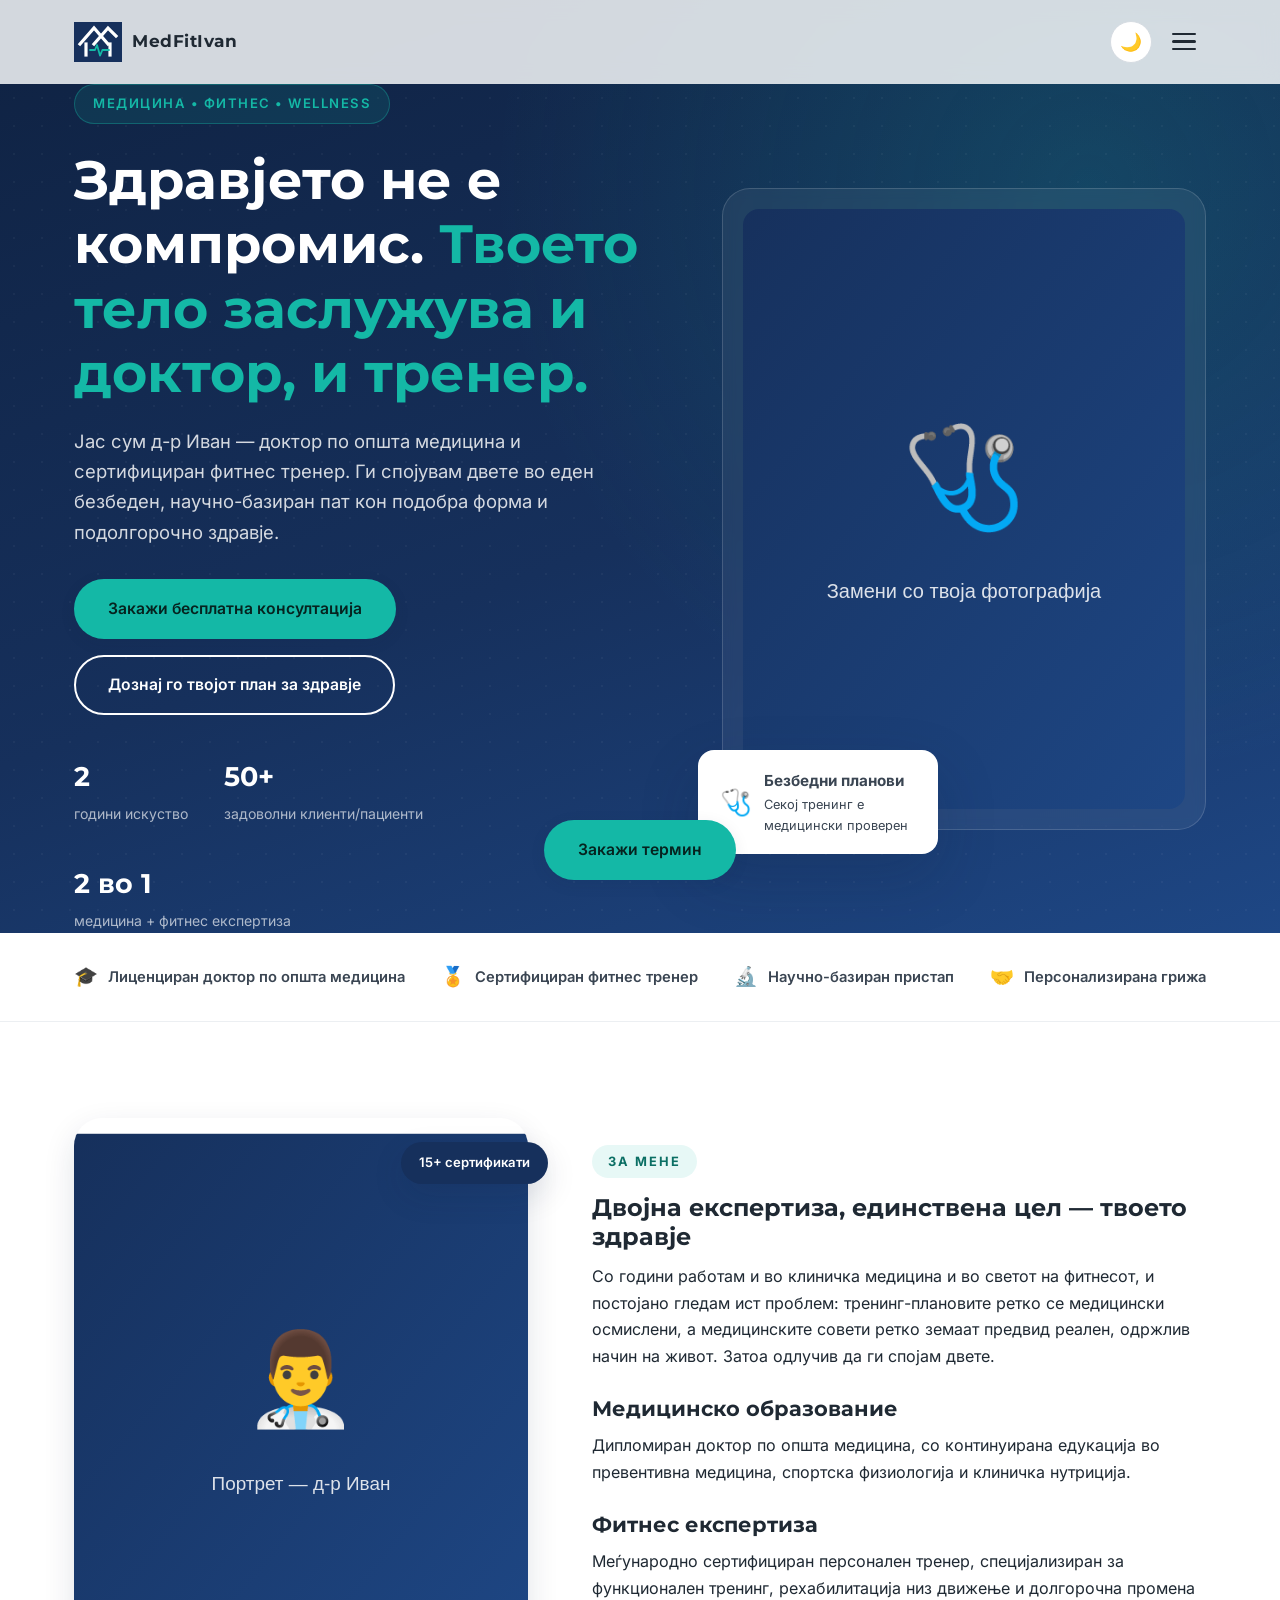
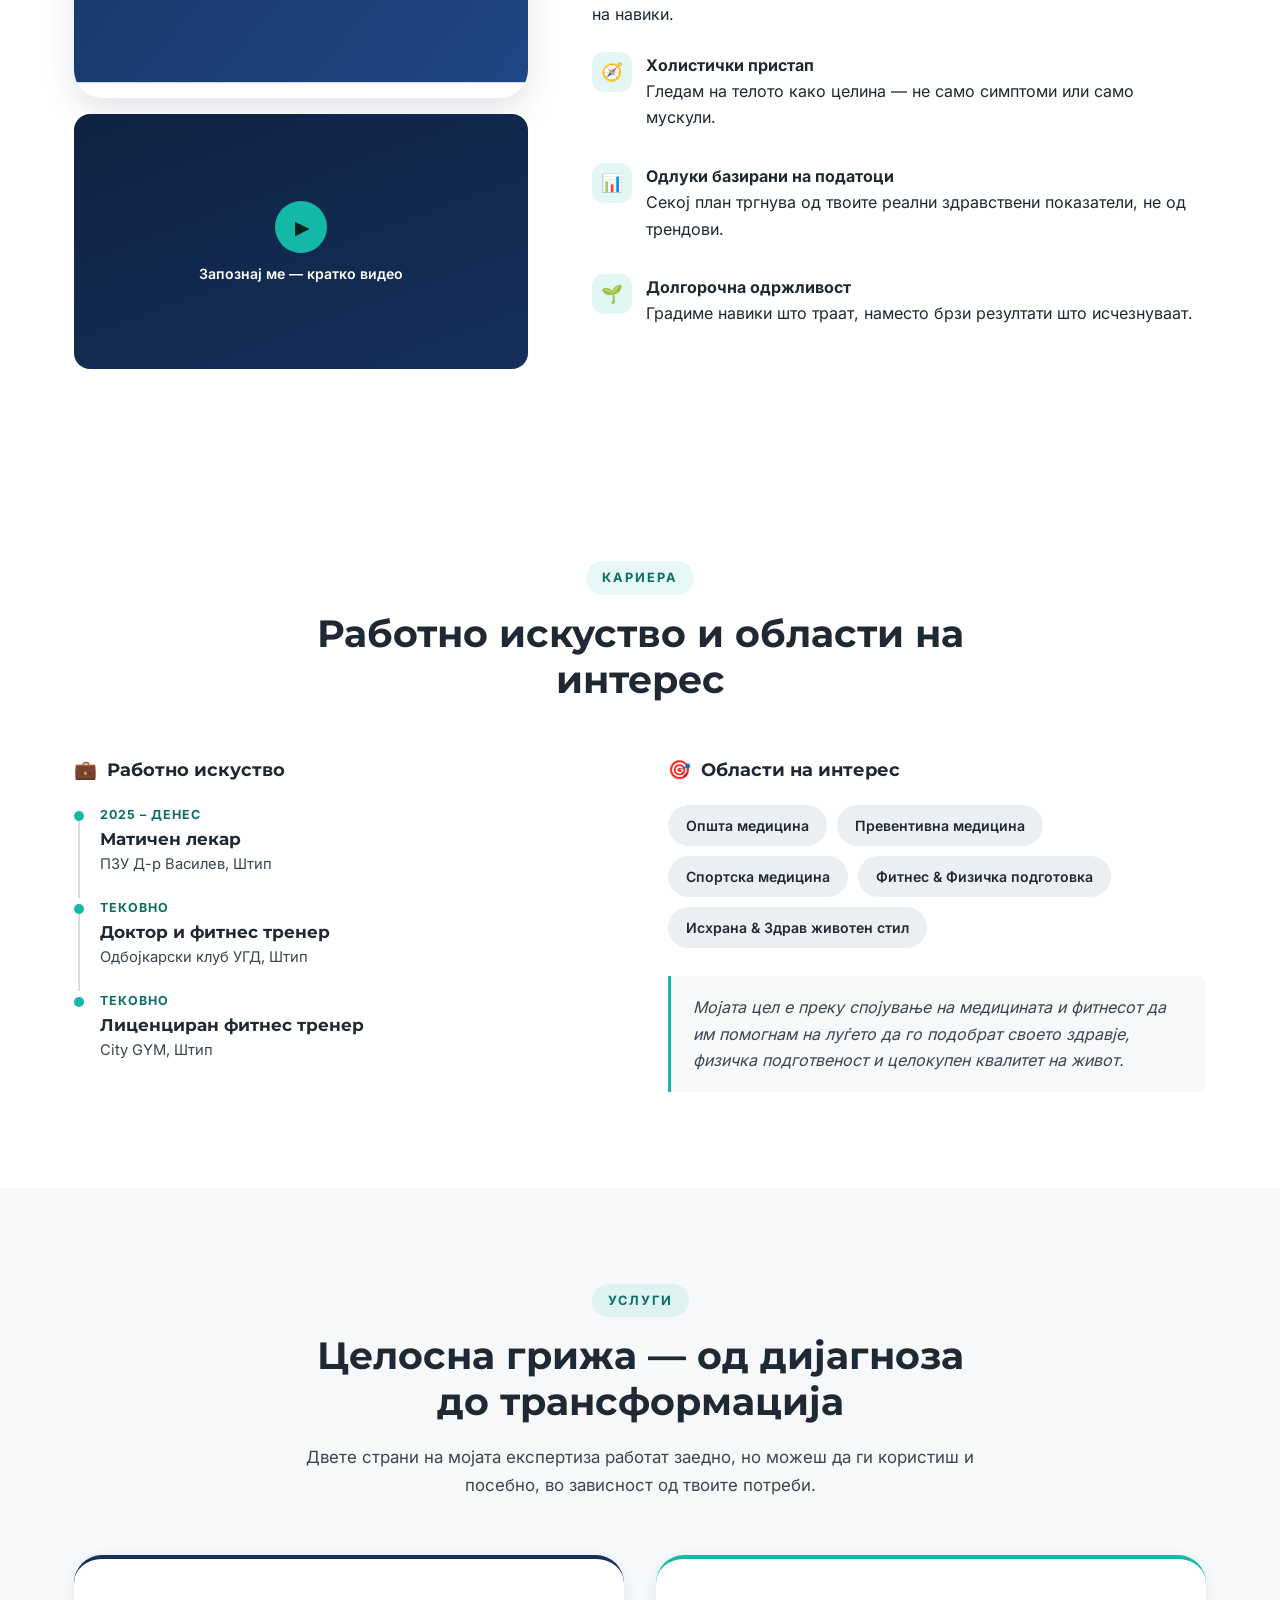
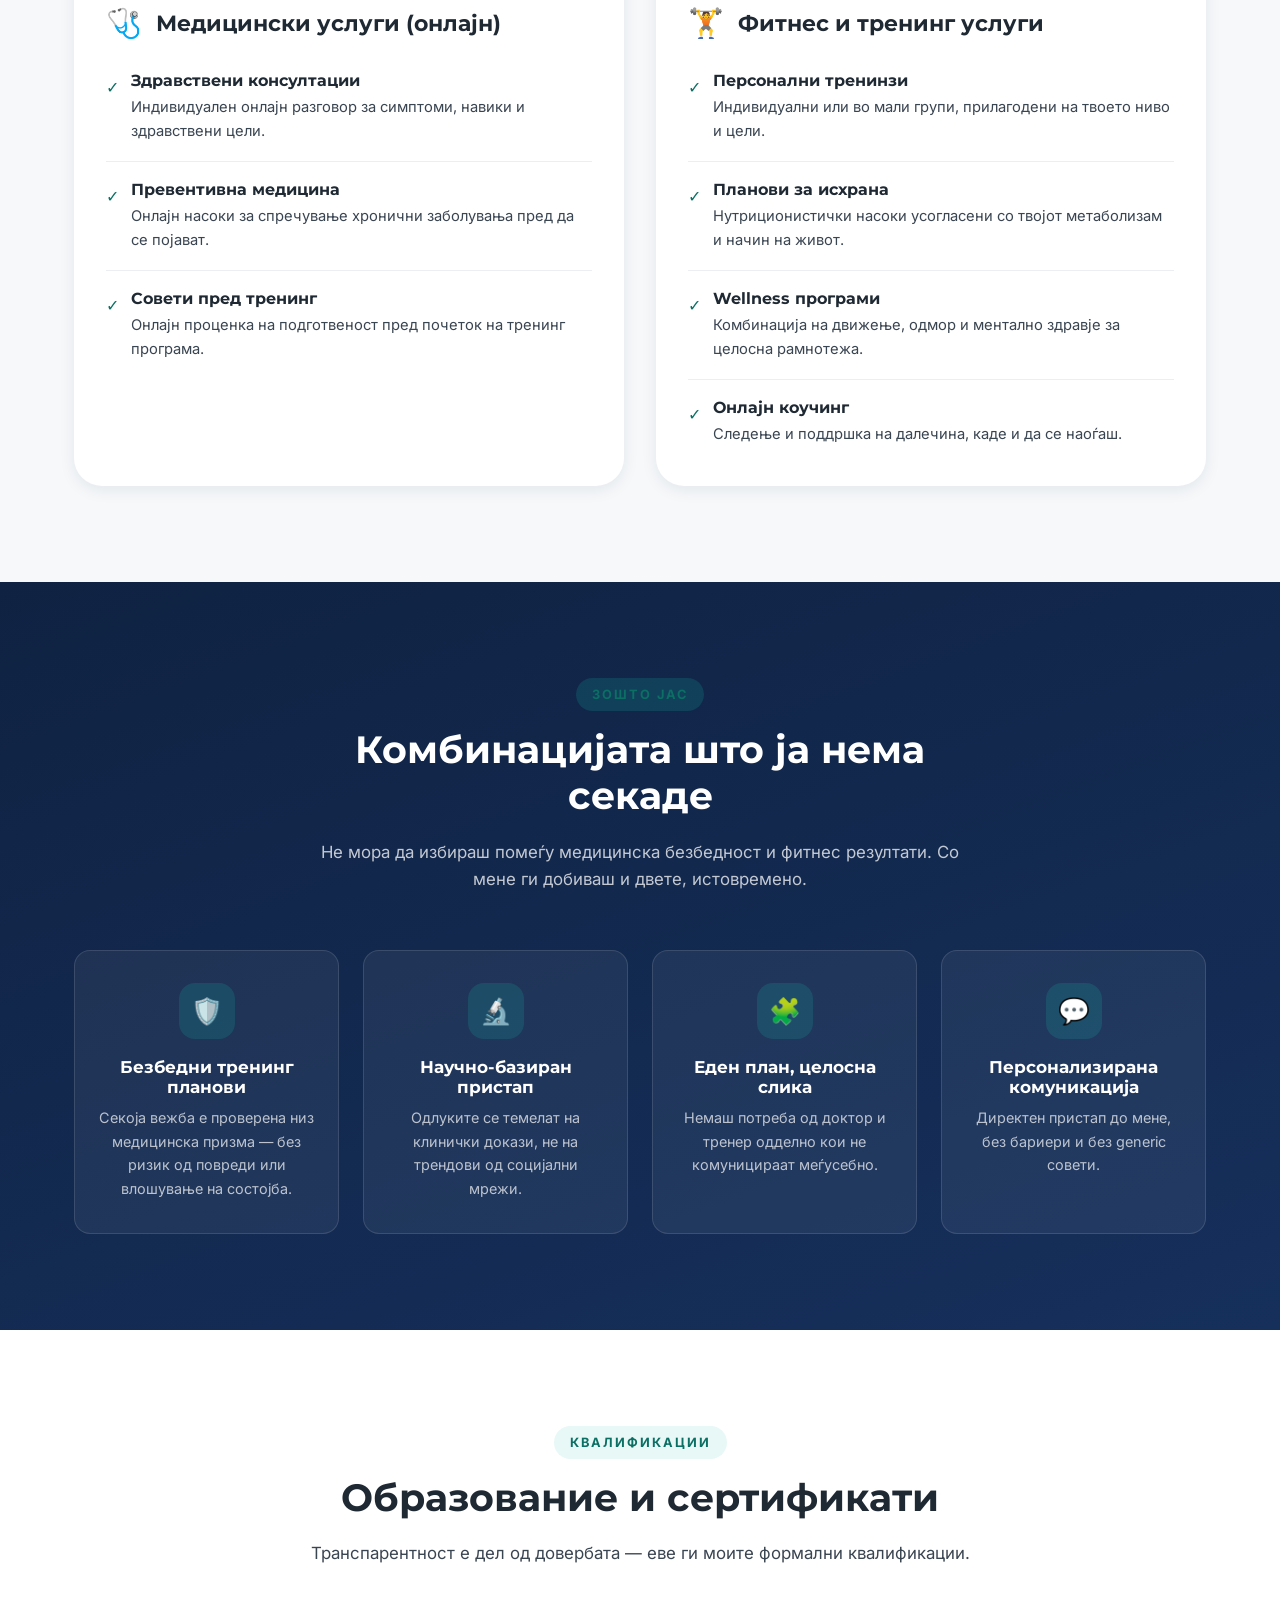
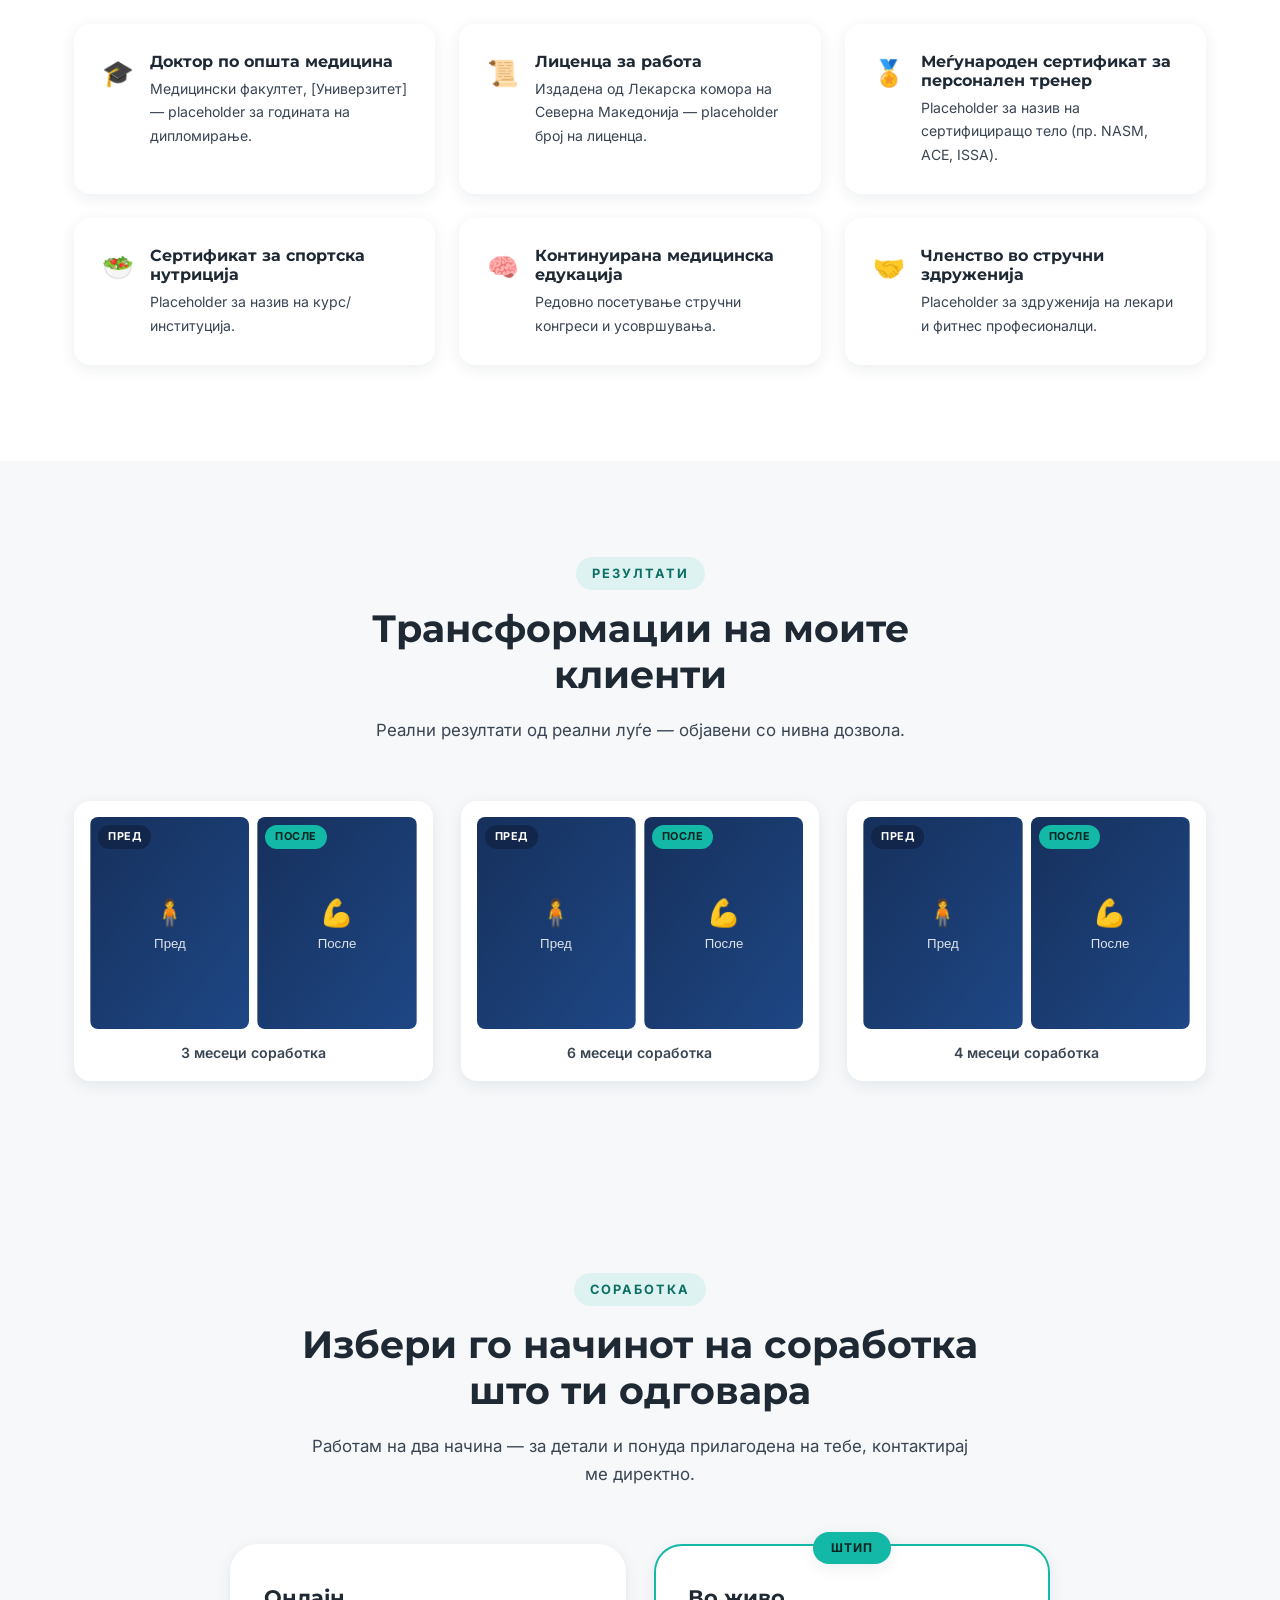
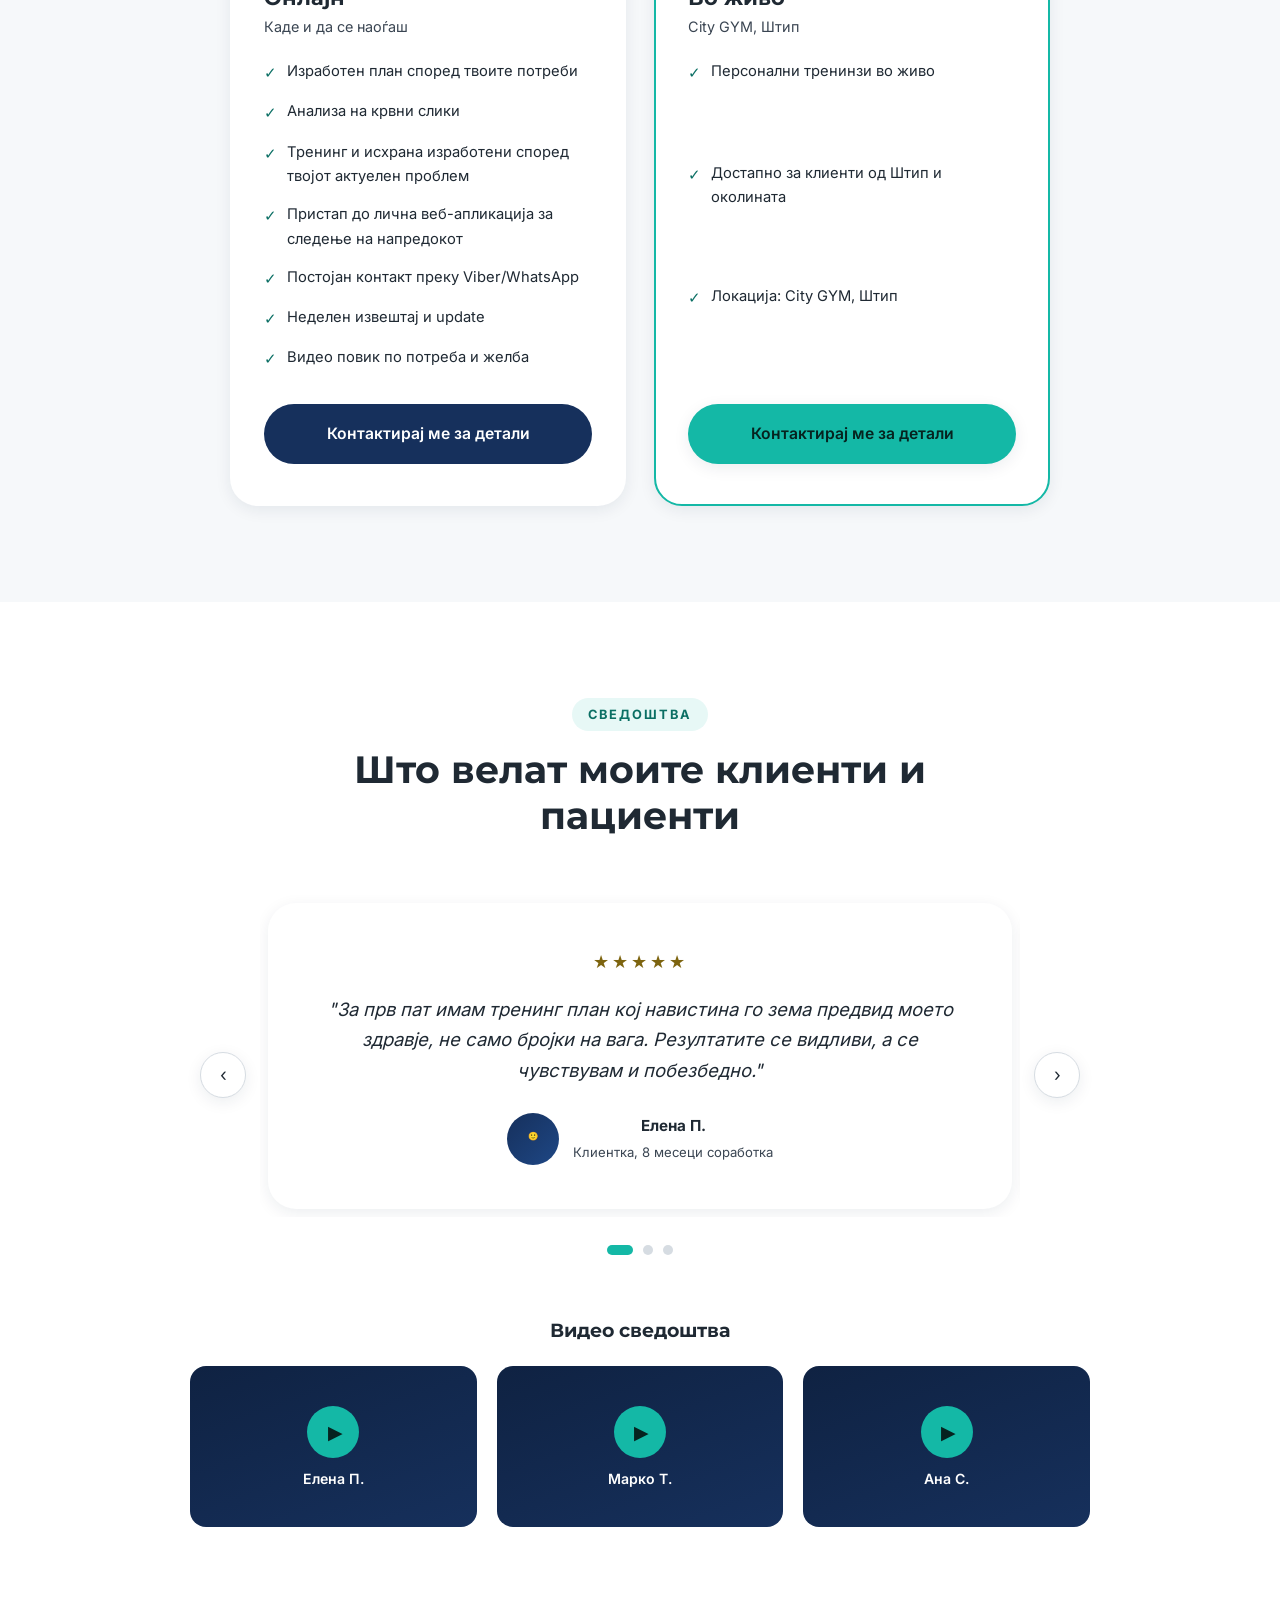
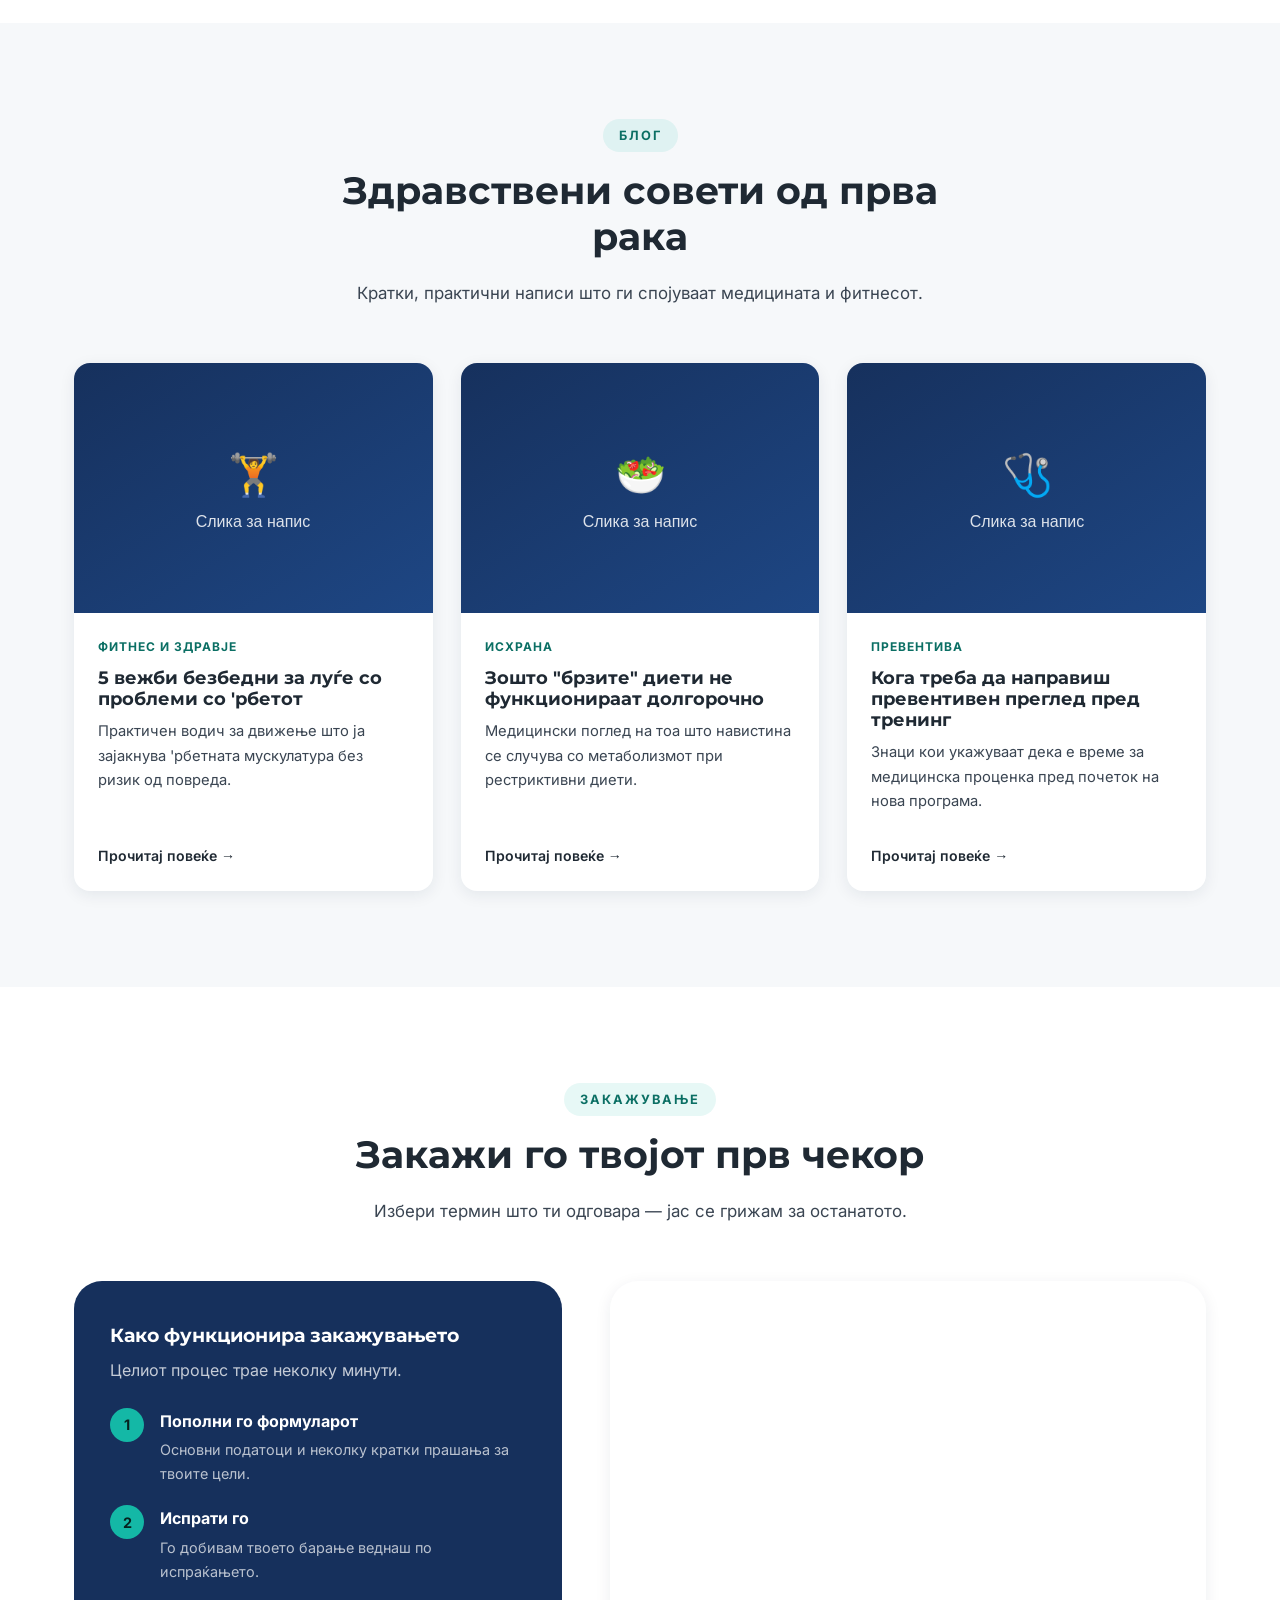
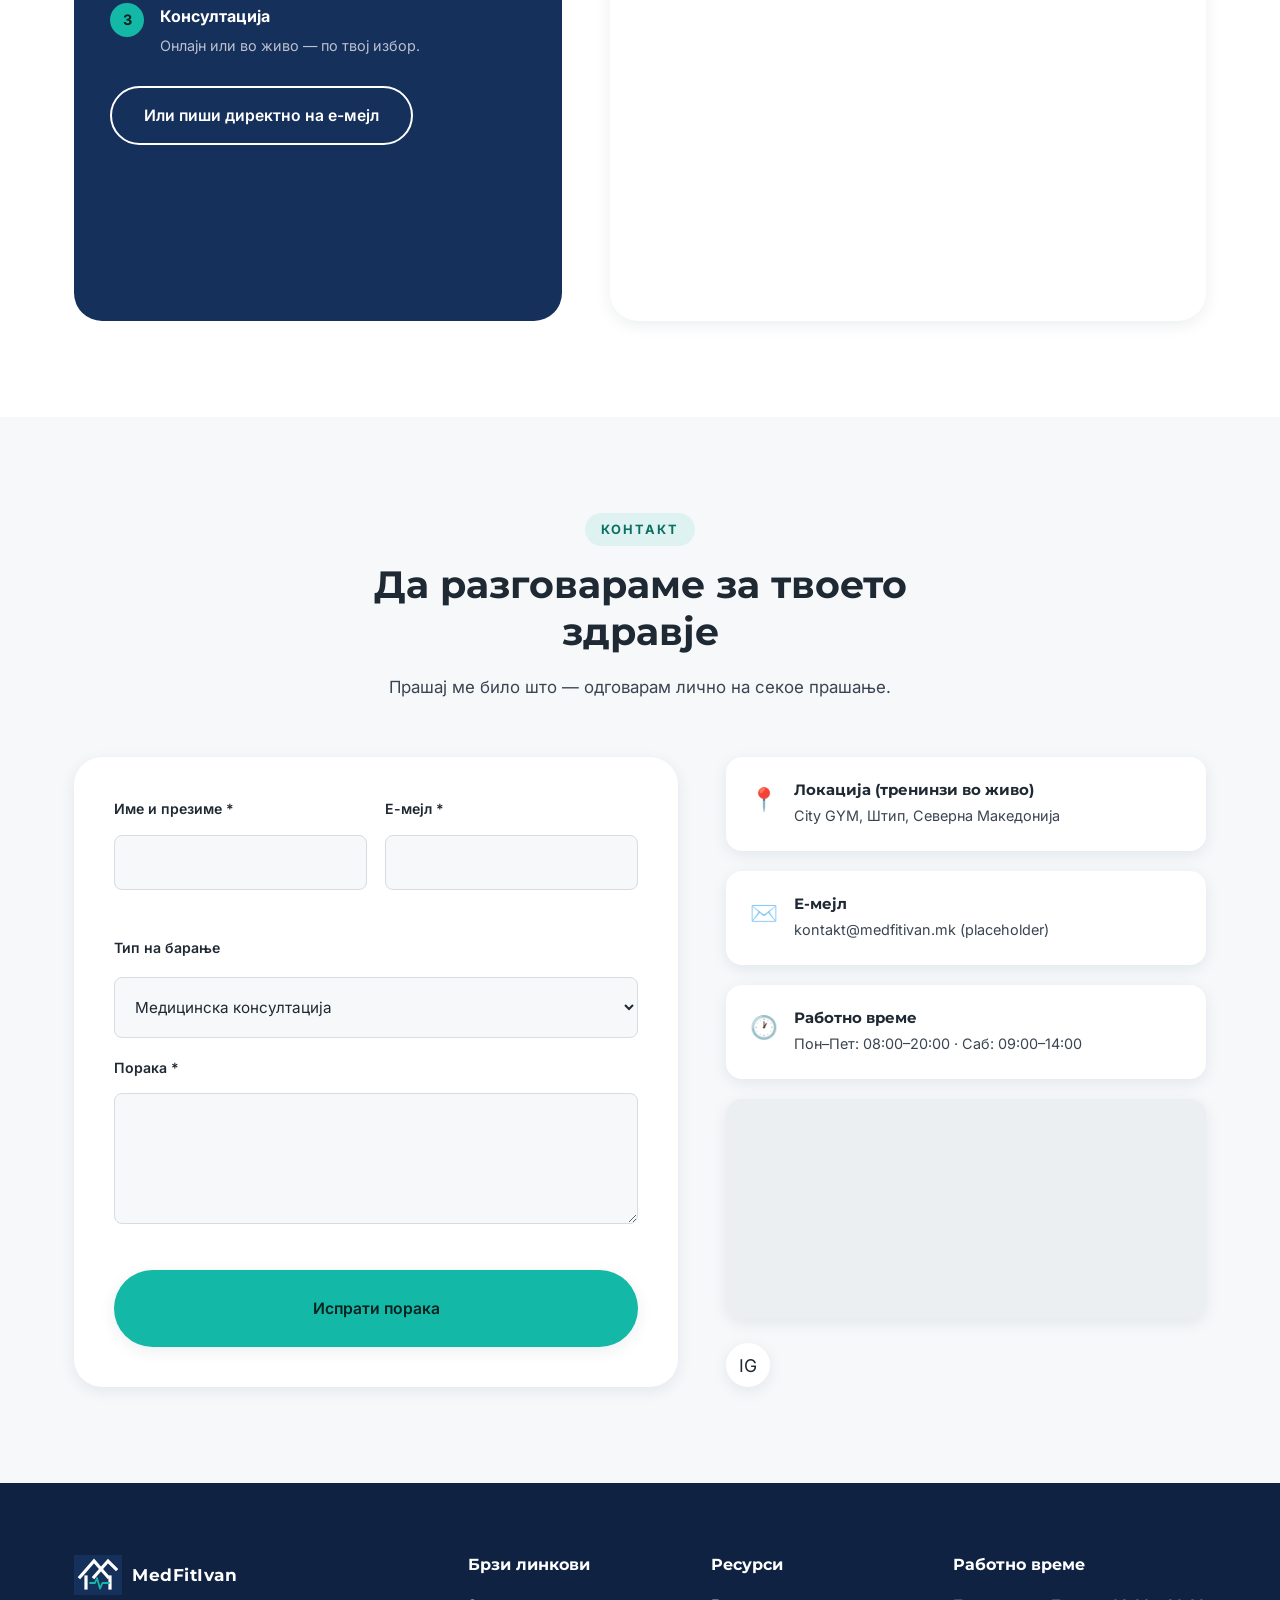
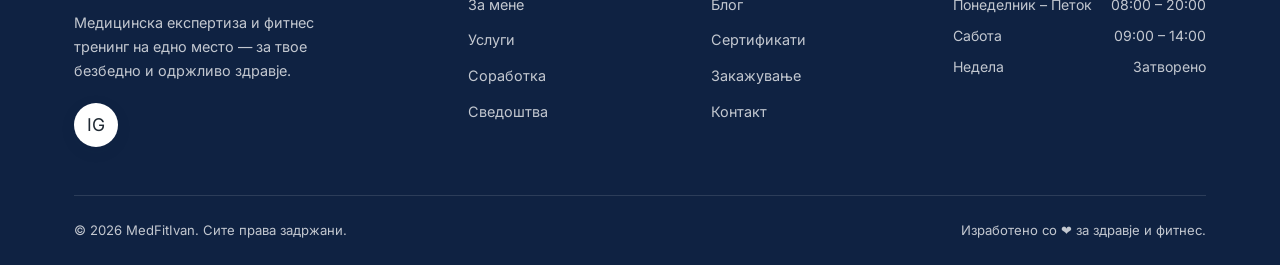
==== commit 8a35d875: "Embed real Google Form for client registration instead of Calendly placeholder" ====
--- a/index.html
+++ b/index.html
@@ -549,18 +549,14 @@
           <h3>Како функционира закажувањето</h3>
           <p style="color:rgba(255,255,255,0.75)">Целиот процес трае неколку минути.</p>
           <div class="booking-steps">
-            <div class="booking-step"><span class="num">1</span><div><strong>Избери термин</strong><p style="margin:4px 0 0;color:rgba(255,255,255,0.7);font-size:0.9rem">Погледни го календарот и одбери слободен слот.</p></div></div>
-            <div class="booking-step"><span class="num">2</span><div><strong>Пополни кратка анкета</strong><p style="margin:4px 0 0;color:rgba(255,255,255,0.7);font-size:0.9rem">Основни здравствени и фитнес прашања пред средбата.</p></div></div>
-            <div class="booking-step"><span class="num">3</span><div><strong>Consultacija</strong><p style="margin:4px 0 0;color:rgba(255,255,255,0.7);font-size:0.9rem">Онлајн или во живо — по твој избор.</p></div></div>
+            <div class="booking-step"><span class="num">1</span><div><strong>Пополни го формуларот</strong><p style="margin:4px 0 0;color:rgba(255,255,255,0.7);font-size:0.9rem">Основни податоци и неколку кратки прашања за твоите цели.</p></div></div>
+            <div class="booking-step"><span class="num">2</span><div><strong>Испрати го</strong><p style="margin:4px 0 0;color:rgba(255,255,255,0.7);font-size:0.9rem">Го добивам твоето барање веднаш по испраќањето.</p></div></div>
+            <div class="booking-step"><span class="num">3</span><div><strong>Консултација</strong><p style="margin:4px 0 0;color:rgba(255,255,255,0.7);font-size:0.9rem">Онлајн или во живо — по твој избор.</p></div></div>
           </div>
           <a href="mailto:kontakt@medfitivan.mk" class="btn btn-outline" style="margin-top:28px">Или пиши директно на е-мејл</a>
         </div>
-        <div class="calendly-placeholder" data-reveal>
-          <span class="icon" aria-hidden="true">📅</span>
-          <h3>Calendly интеграција — placeholder</h3>
-          <p>Овде треба да се вгради твојот Calendly (или сличен) календар. Замени го овој блок со:</p>
-          <code>&lt;div class="calendly-inline-widget" data-url="https://calendly.com/твое-корисничко-име" style="min-width:320px;height:630px;"&gt;&lt;/div&gt;<br>&lt;script src="https://assets.calendly.com/assets/external/widget.js" async&gt;&lt;/script&gt;</code>
-          <a href="#contact" class="btn btn-navy">Или испрати барање преку контакт формата</a>
+        <div class="booking-form-embed" data-reveal>
+          <iframe src="https://docs.google.com/forms/d/e/1FAIpQLSe4gYsCbwsHawEMEme62A3qFNfgwXKY9XBEJUJD_9ErZJr8Vw/viewform?embedded=true" title="Формулар за пријавување — MedFitIvan" loading="lazy">Се вчитува формуларот…</iframe>
         </div>
       </div>
     </div>
--- a/css/style.css
+++ b/css/style.css
@@ -506,17 +506,17 @@
   width: 34px; height: 34px; border-radius: 50%; background: var(--accent); color: #06231f;
   display: flex; align-items: center; justify-content: center; font-weight: 700; flex-shrink: 0; font-size: 0.9rem;
 }
-.calendly-placeholder {
-  background: var(--white);
-  border: 2px dashed var(--grey-300);
+.booking-form-embed {
+  background: var(--white);
   border-radius: var(--radius-l);
-  padding: 48px 32px;
-  display: flex; flex-direction: column; align-items: center; justify-content: center; text-align: center;
-  gap: 16px;
-  min-height: 360px;
-}
-.calendly-placeholder .icon { font-size: 2.4rem; }
-.calendly-placeholder code { background: var(--grey-100); padding: 4px 10px; border-radius: 6px; font-size: 0.82rem; }
+  overflow: hidden;
+  box-shadow: var(--shadow-s);
+  min-height: 640px;
+}
+.booking-form-embed iframe {
+  width: 100%; height: 100%; min-height: 640px;
+  border: none; display: block;
+}
 
 /* ---------- Contact ---------- */
 .contact-grid { display: grid; grid-template-columns: 1fr 1fr; gap: 48px; }
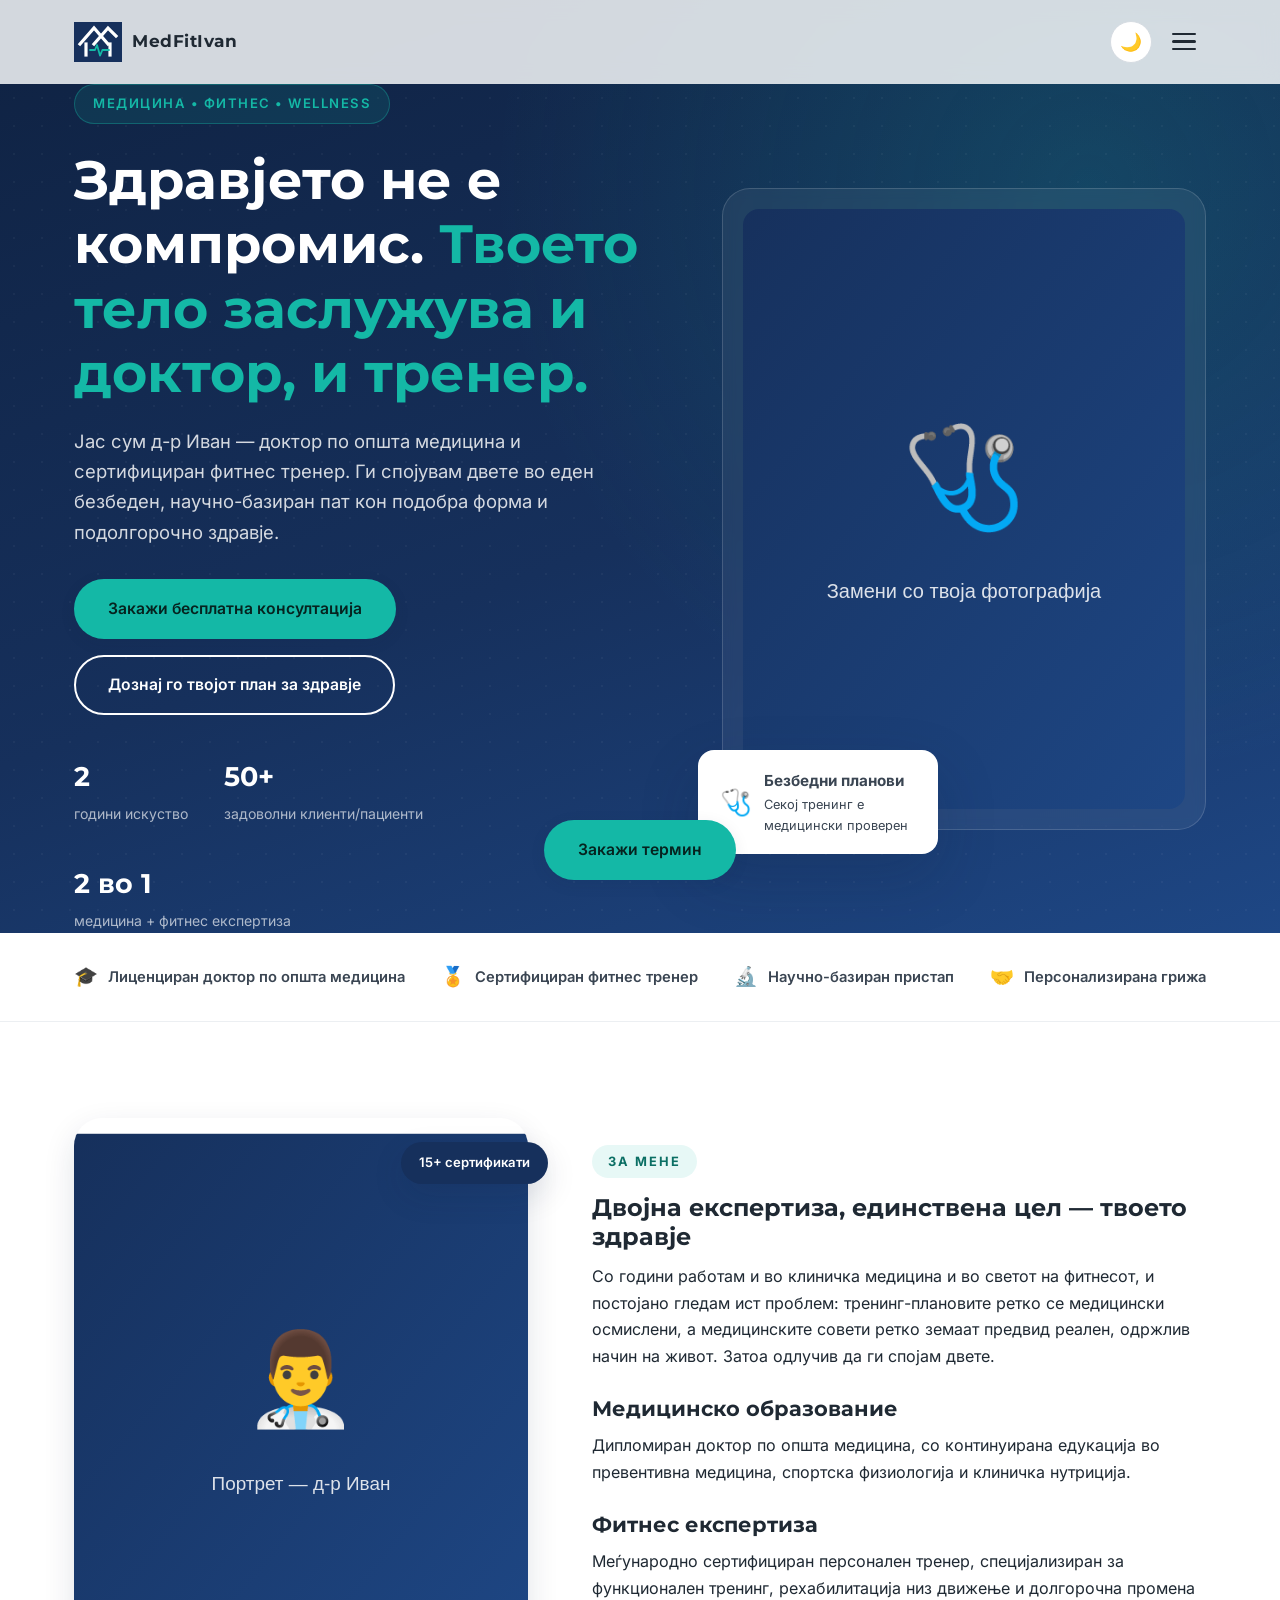
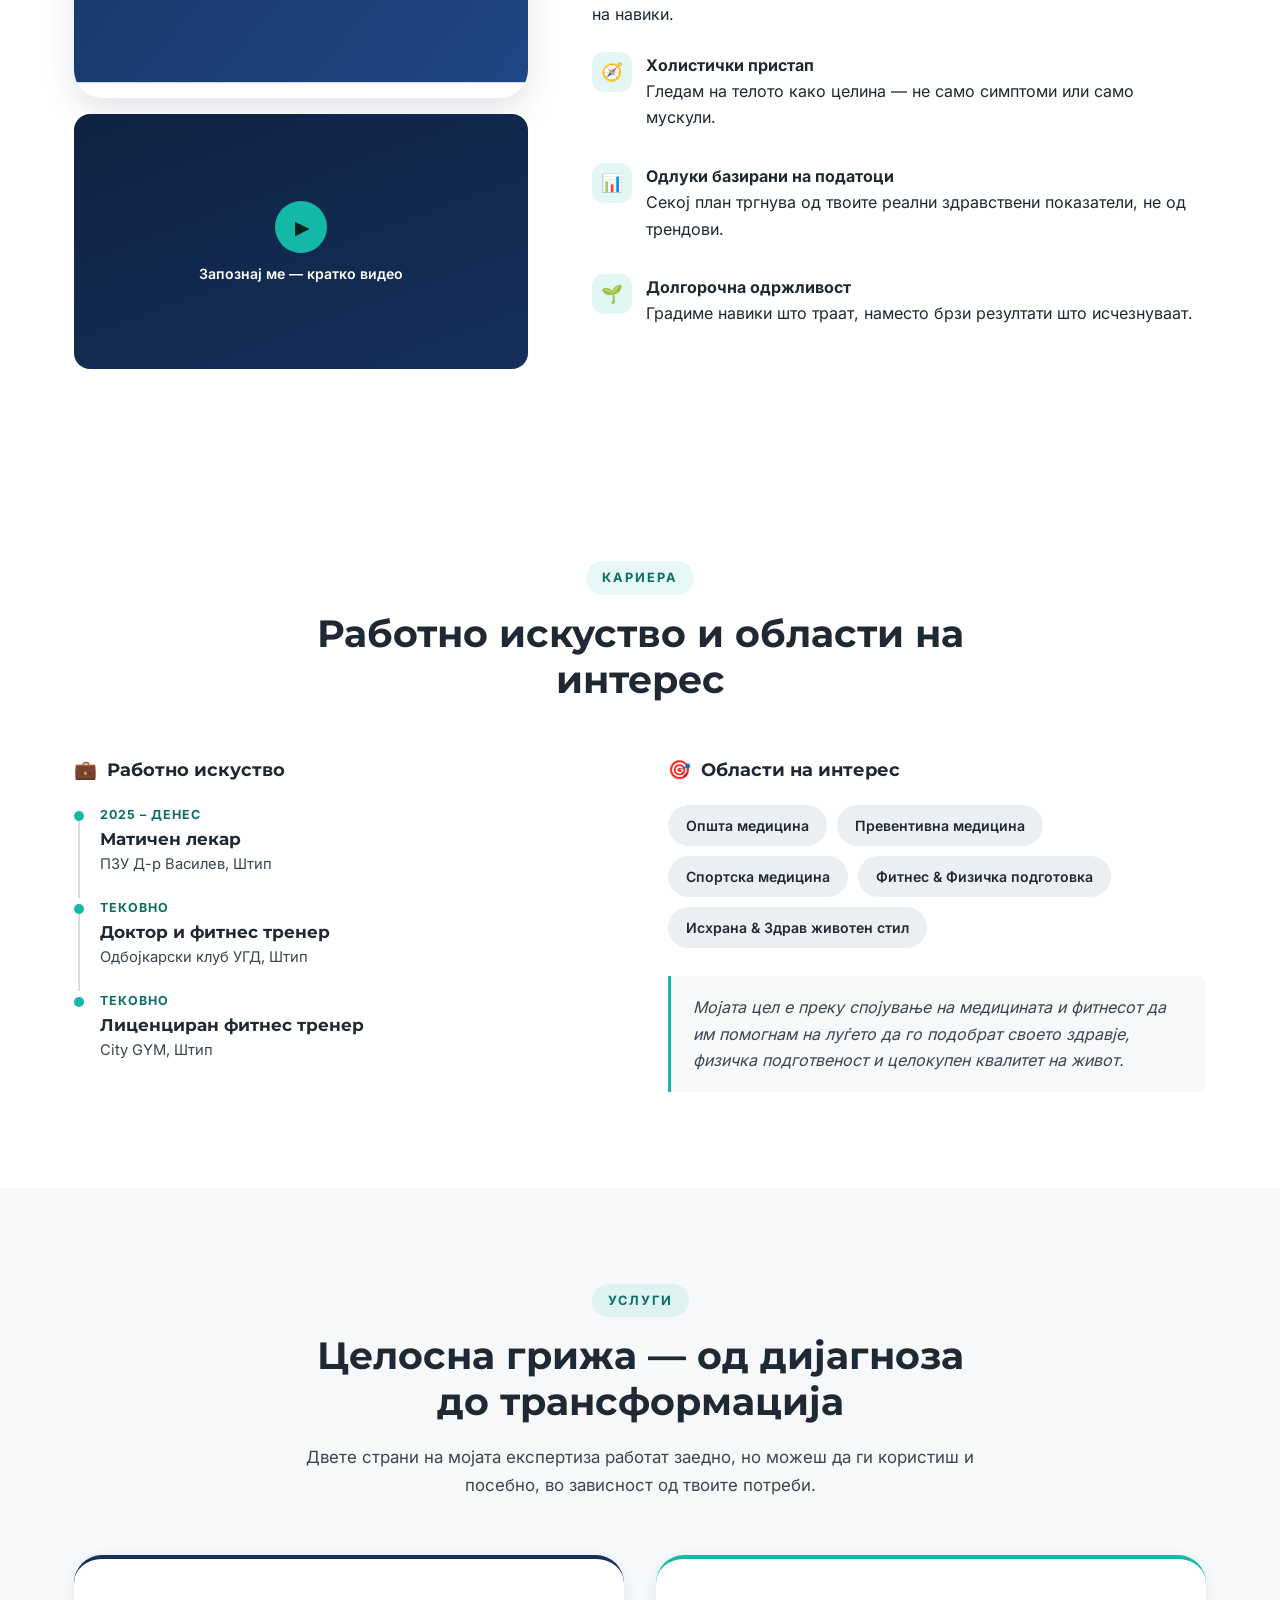
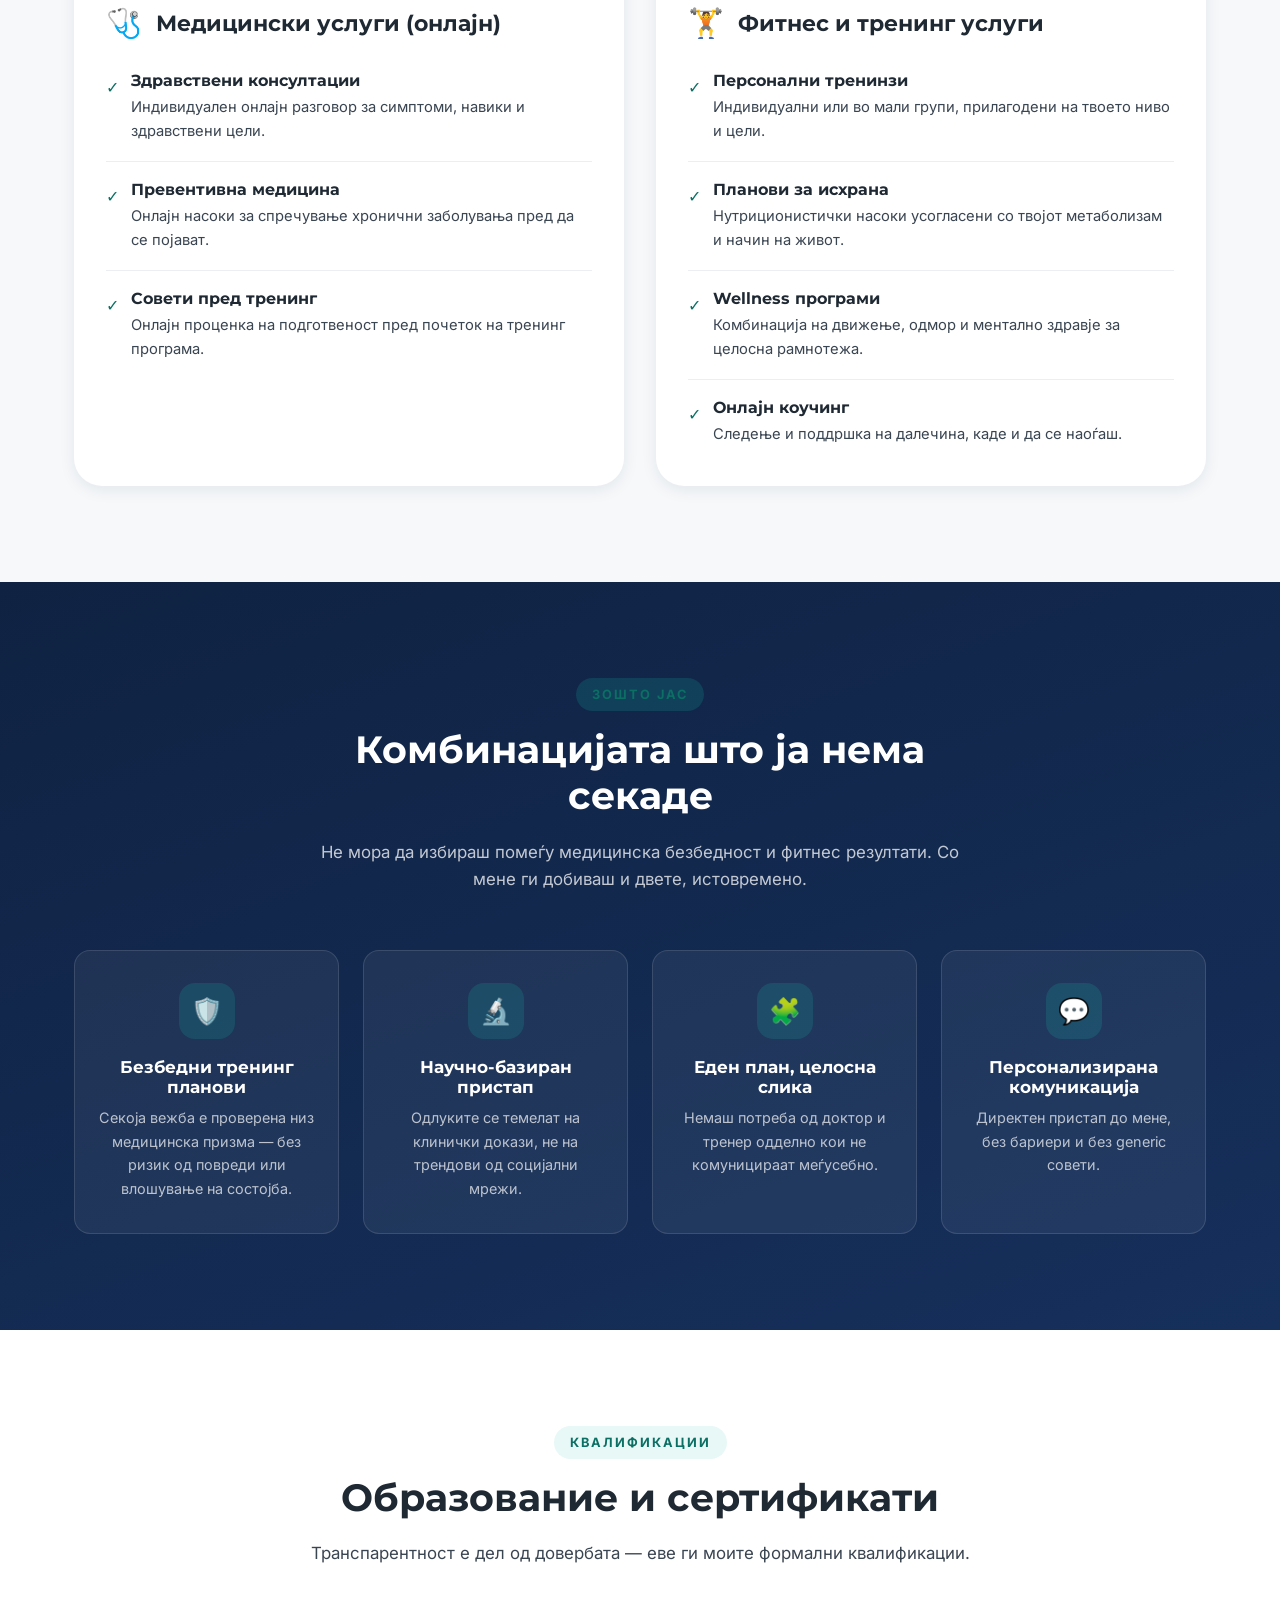
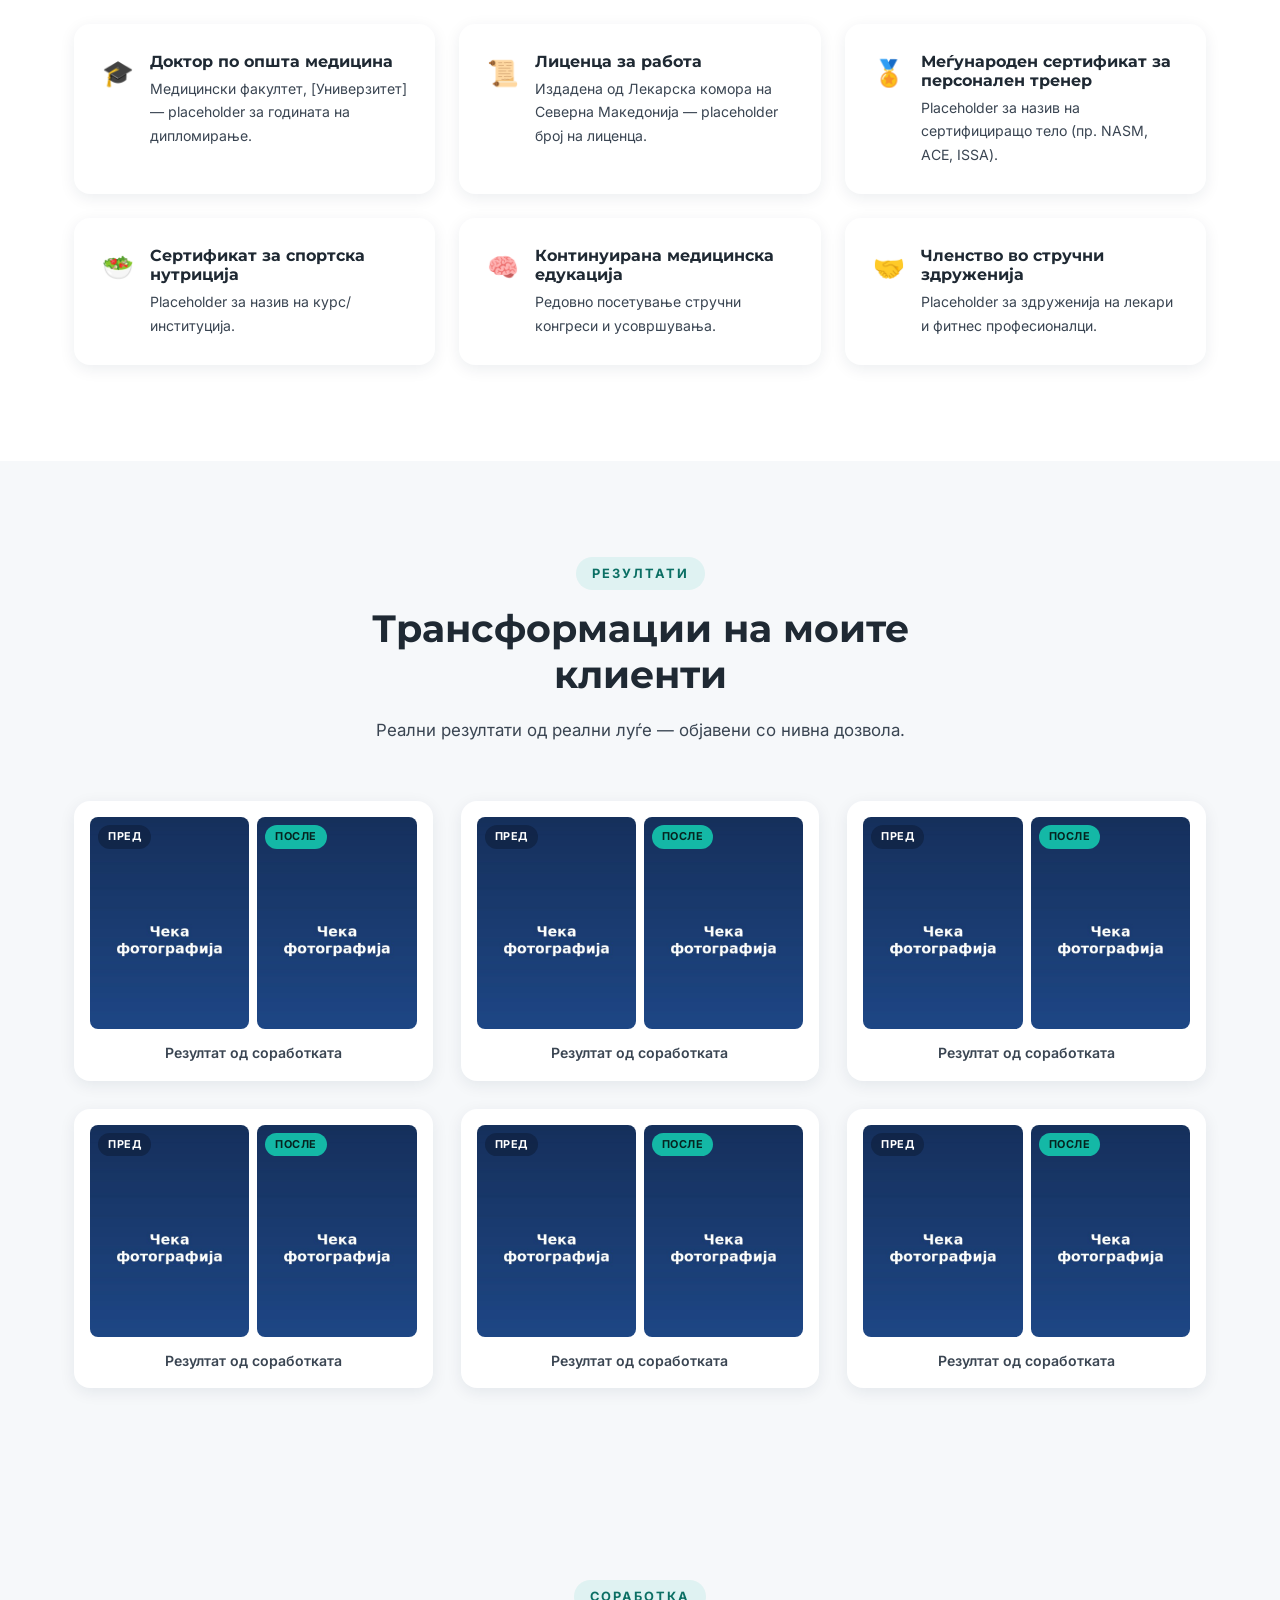
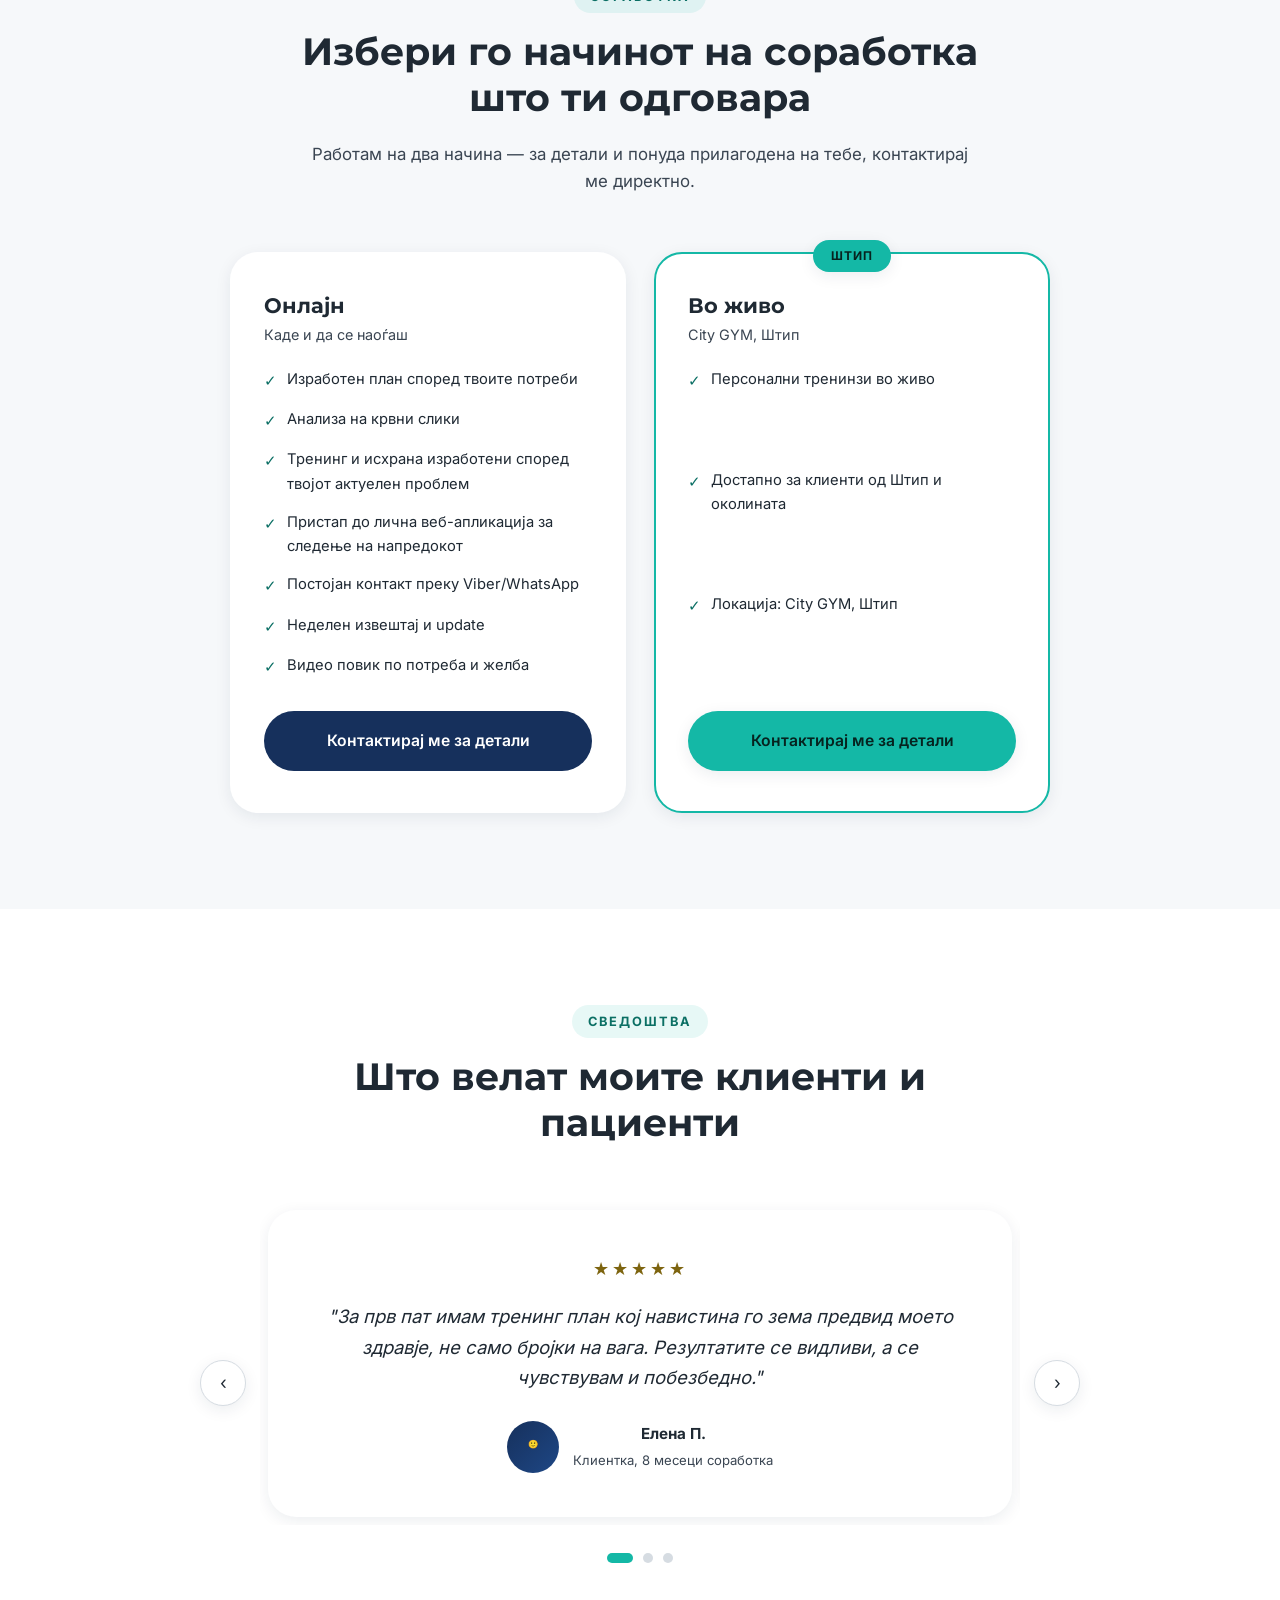
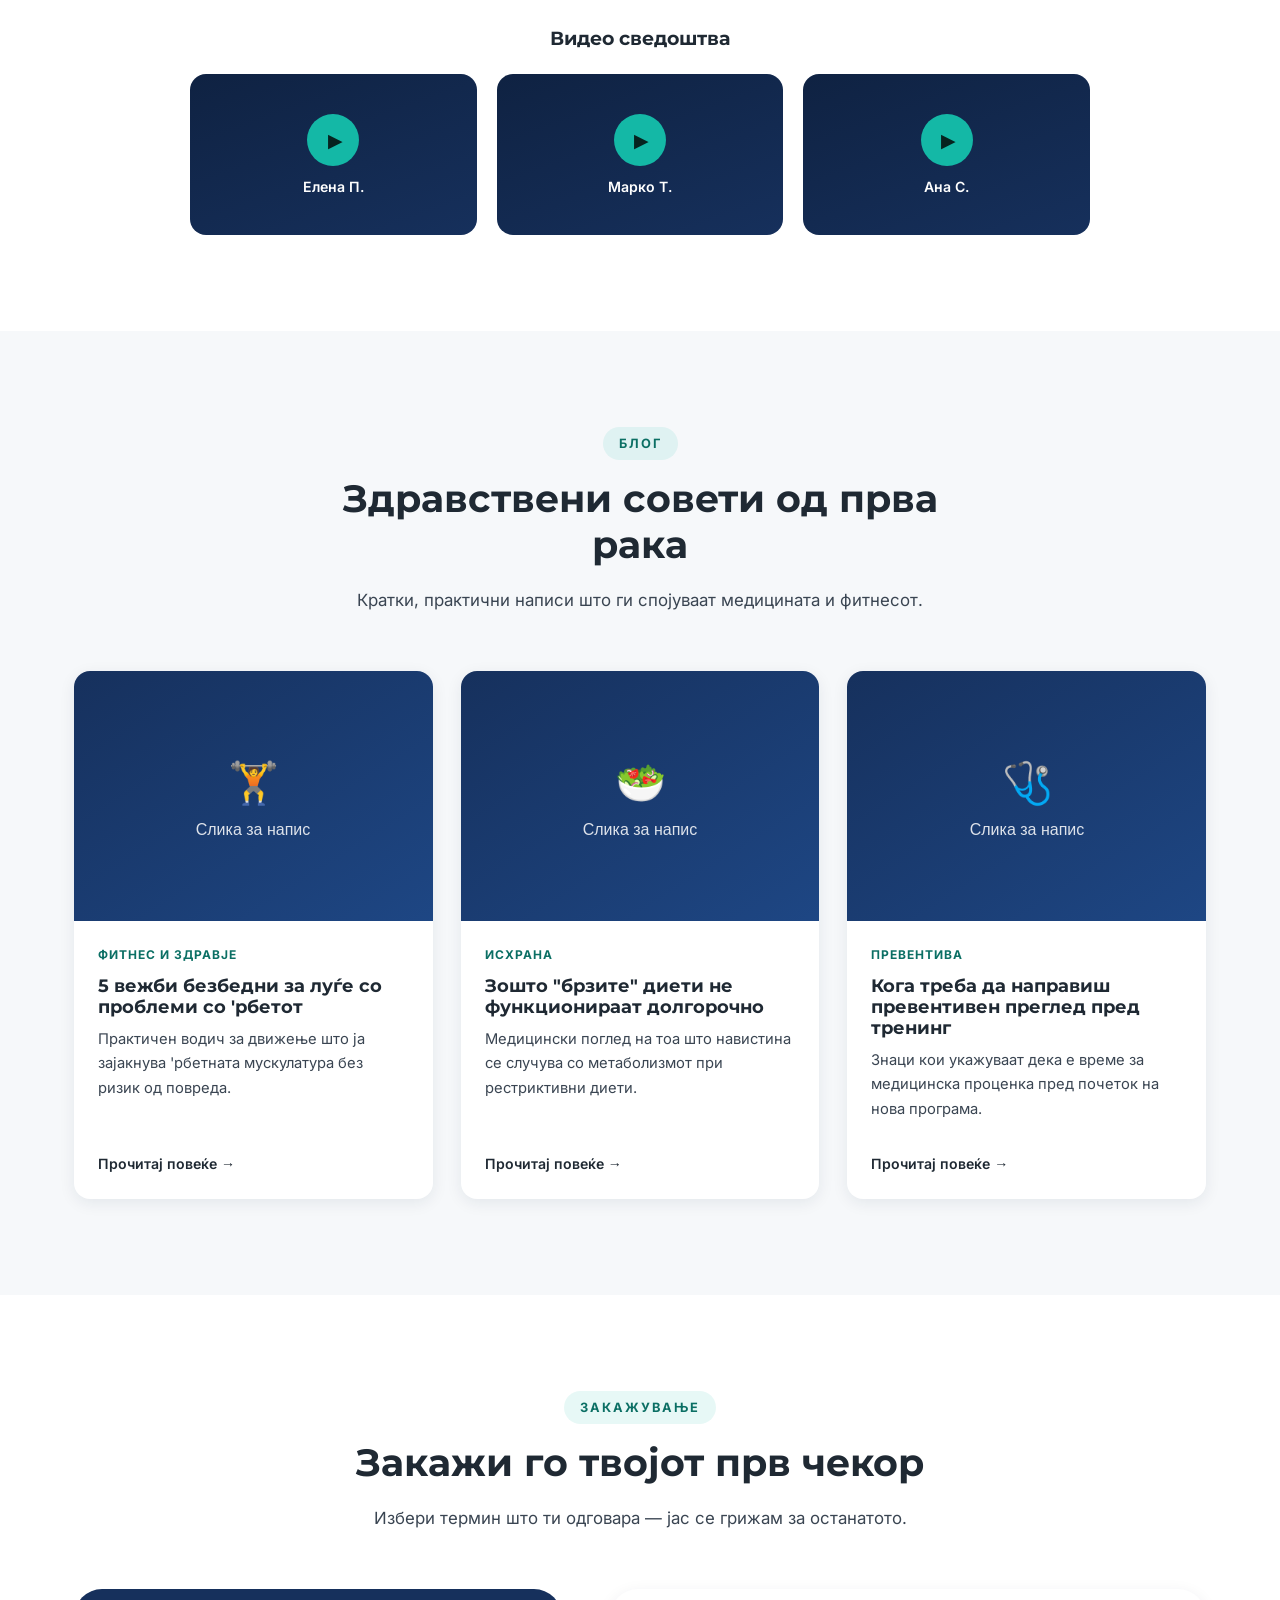
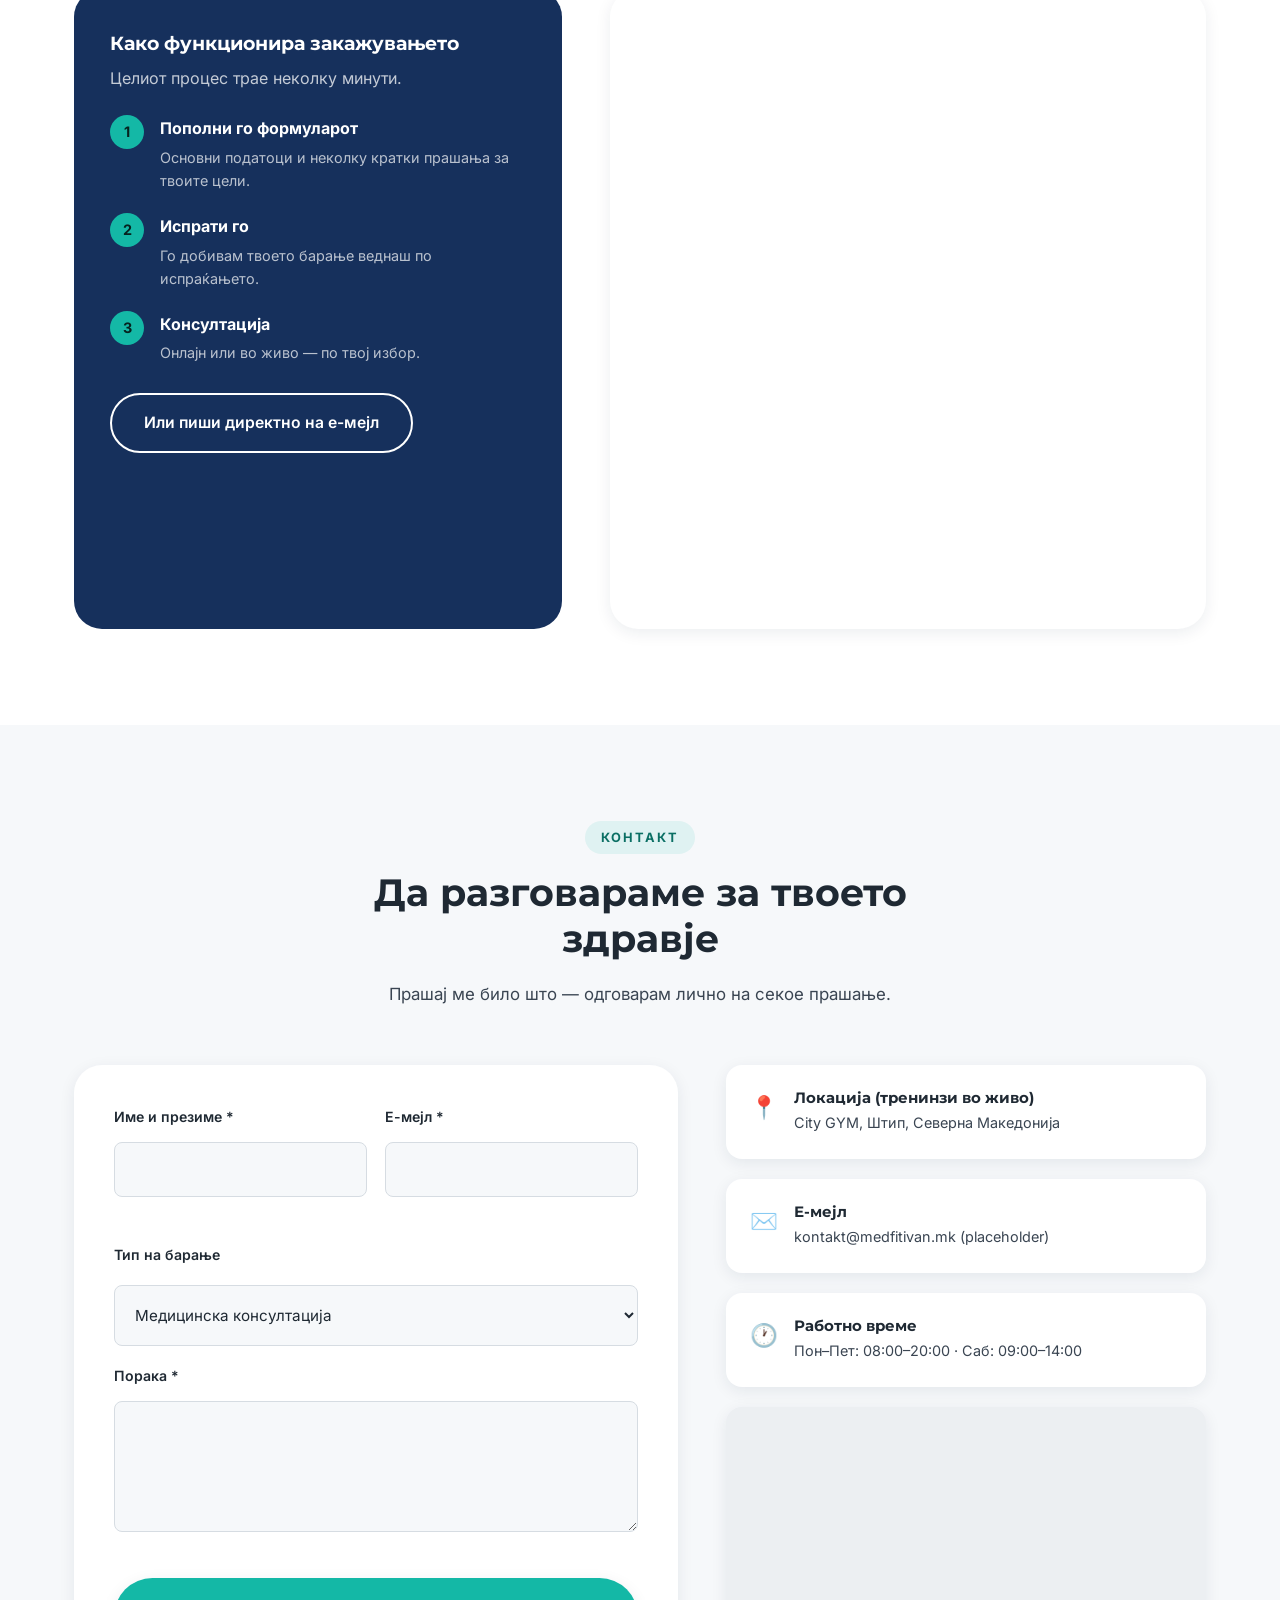
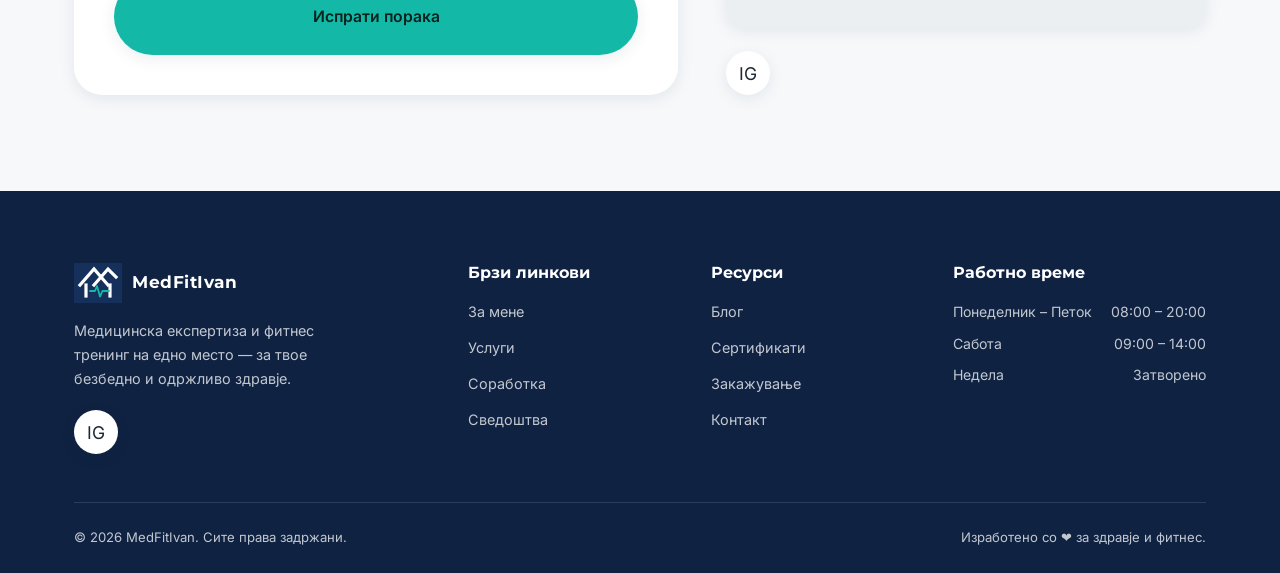
==== commit 79c13139: "Expand transformation gallery to 6 client pairs (JPG placeholders) Client will upload the real befor" ====
--- a/index.html
+++ b/index.html
@@ -343,46 +343,85 @@
         <h2>Трансформации на моите клиенти</h2>
         <p>Реални резултати од реални луѓе — објавени со нивна дозвола.</p>
       </div>
-      <!-- TODO: замени со вистински before/after фотографии од клиенти (со нивна дозвола) -->
+      <!-- TODO: замени ги JPG плејсхолдерите со вистинските фотографии (исти имиња на фајлови, во assets/img/) -->
       <div class="transformation-grid">
         <figure class="transformation-card" data-reveal>
           <div class="transformation-images">
             <div class="transformation-img">
-              <img src="assets/img/transformation-1-before.svg" alt="Клиент 1 пред трансформацијата" loading="lazy" width="300" height="400">
+              <img src="assets/img/transformation-1-before.jpg" alt="Клиент 1 пред трансформацијата" loading="lazy" width="450" height="600">
               <span class="transformation-tag">Пред</span>
             </div>
             <div class="transformation-img">
-              <img src="assets/img/transformation-1-after.svg" alt="Клиент 1 после трансформацијата" loading="lazy" width="300" height="400">
+              <img src="assets/img/transformation-1-after.jpg" alt="Клиент 1 после трансформацијата" loading="lazy" width="450" height="600">
               <span class="transformation-tag transformation-tag--after">После</span>
             </div>
           </div>
-          <figcaption>3 месеци соработка</figcaption>
+          <figcaption>Резултат од соработката</figcaption>
         </figure>
         <figure class="transformation-card" data-reveal>
           <div class="transformation-images">
             <div class="transformation-img">
-              <img src="assets/img/transformation-2-before.svg" alt="Клиент 2 пред трансформацијата" loading="lazy" width="300" height="400">
+              <img src="assets/img/transformation-2-before.jpg" alt="Клиент 2 пред трансформацијата" loading="lazy" width="450" height="600">
               <span class="transformation-tag">Пред</span>
             </div>
             <div class="transformation-img">
-              <img src="assets/img/transformation-2-after.svg" alt="Клиент 2 после трансформацијата" loading="lazy" width="300" height="400">
+              <img src="assets/img/transformation-2-after.jpg" alt="Клиент 2 после трансформацијата" loading="lazy" width="450" height="600">
               <span class="transformation-tag transformation-tag--after">После</span>
             </div>
           </div>
-          <figcaption>6 месеци соработка</figcaption>
+          <figcaption>Резултат од соработката</figcaption>
         </figure>
         <figure class="transformation-card" data-reveal>
           <div class="transformation-images">
             <div class="transformation-img">
-              <img src="assets/img/transformation-3-before.svg" alt="Клиент 3 пред трансформацијата" loading="lazy" width="300" height="400">
+              <img src="assets/img/transformation-3-before.jpg" alt="Клиент 3 пред трансформацијата" loading="lazy" width="450" height="600">
               <span class="transformation-tag">Пред</span>
             </div>
             <div class="transformation-img">
-              <img src="assets/img/transformation-3-after.svg" alt="Клиент 3 после трансформацијата" loading="lazy" width="300" height="400">
+              <img src="assets/img/transformation-3-after.jpg" alt="Клиент 3 после трансформацијата" loading="lazy" width="450" height="600">
               <span class="transformation-tag transformation-tag--after">После</span>
             </div>
           </div>
-          <figcaption>4 месеци соработка</figcaption>
+          <figcaption>Резултат од соработката</figcaption>
+        </figure>
+        <figure class="transformation-card" data-reveal>
+          <div class="transformation-images">
+            <div class="transformation-img">
+              <img src="assets/img/transformation-4-before.jpg" alt="Клиент 4 пред трансформацијата" loading="lazy" width="450" height="600">
+              <span class="transformation-tag">Пред</span>
+            </div>
+            <div class="transformation-img">
+              <img src="assets/img/transformation-4-after.jpg" alt="Клиент 4 после трансформацијата" loading="lazy" width="450" height="600">
+              <span class="transformation-tag transformation-tag--after">После</span>
+            </div>
+          </div>
+          <figcaption>Резултат од соработката</figcaption>
+        </figure>
+        <figure class="transformation-card" data-reveal>
+          <div class="transformation-images">
+            <div class="transformation-img">
+              <img src="assets/img/transformation-5-before.jpg" alt="Клиент 5 пред трансформацијата" loading="lazy" width="450" height="600">
+              <span class="transformation-tag">Пред</span>
+            </div>
+            <div class="transformation-img">
+              <img src="assets/img/transformation-5-after.jpg" alt="Клиент 5 после трансформацијата" loading="lazy" width="450" height="600">
+              <span class="transformation-tag transformation-tag--after">После</span>
+            </div>
+          </div>
+          <figcaption>Резултат од соработката</figcaption>
+        </figure>
+        <figure class="transformation-card" data-reveal>
+          <div class="transformation-images">
+            <div class="transformation-img">
+              <img src="assets/img/transformation-6-before.jpg" alt="Клиент 6 пред трансформацијата" loading="lazy" width="450" height="600">
+              <span class="transformation-tag">Пред</span>
+            </div>
+            <div class="transformation-img">
+              <img src="assets/img/transformation-6-after.jpg" alt="Клиент 6 после трансформацијата" loading="lazy" width="450" height="600">
+              <span class="transformation-tag transformation-tag--after">После</span>
+            </div>
+          </div>
+          <figcaption>Резултат од соработката</figcaption>
         </figure>
       </div>
     </div>
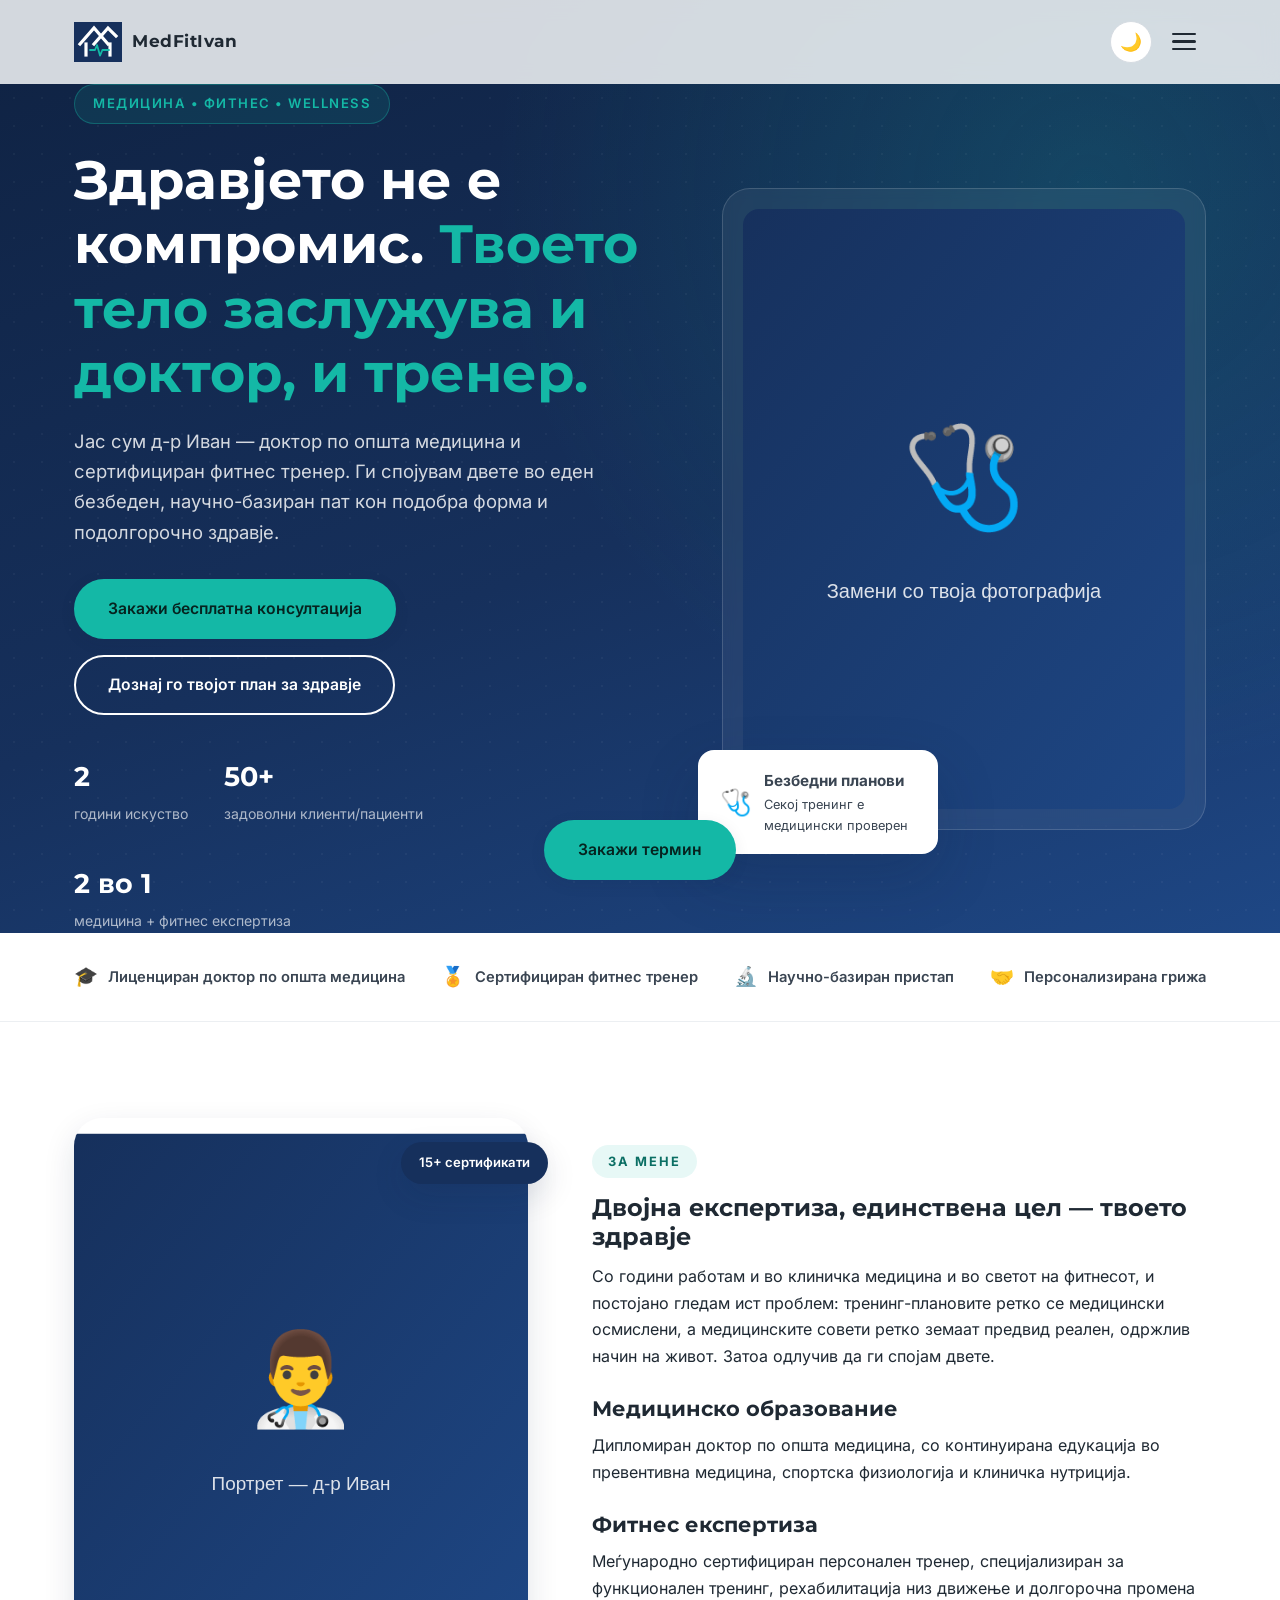
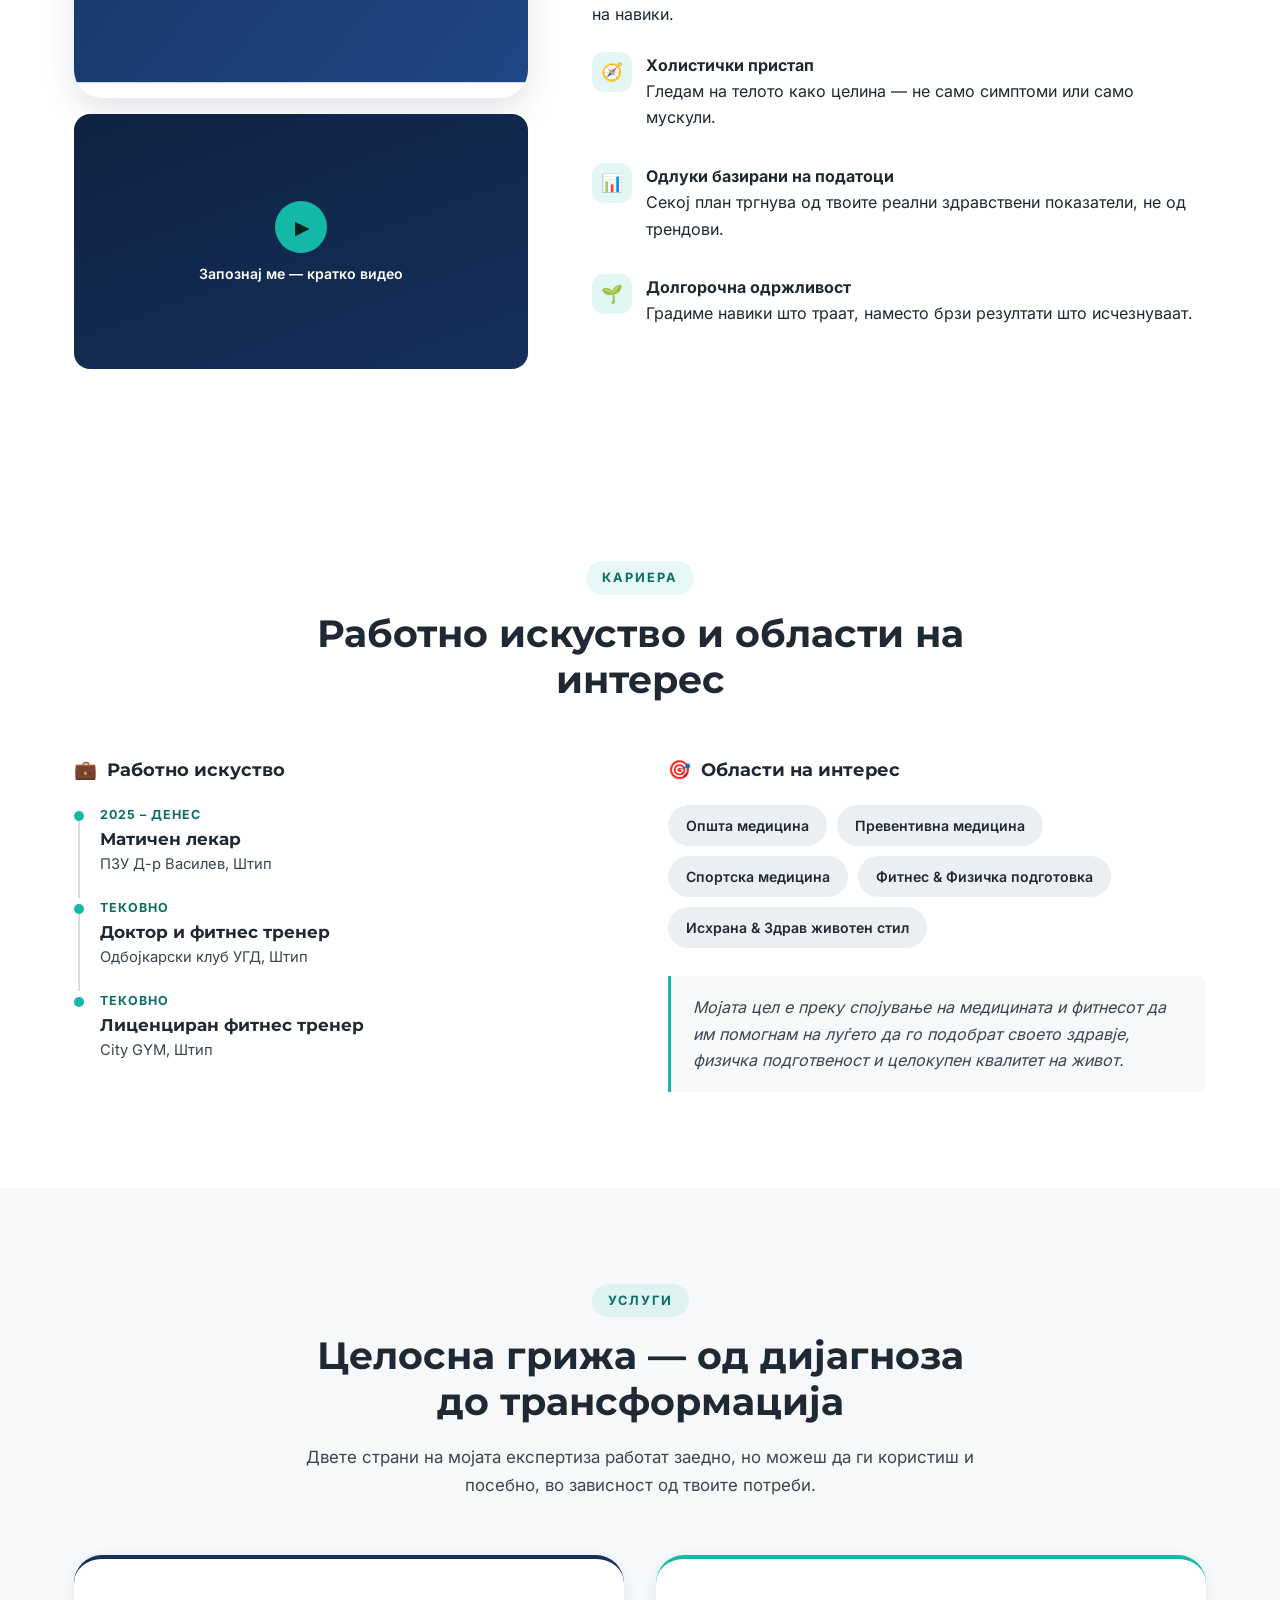
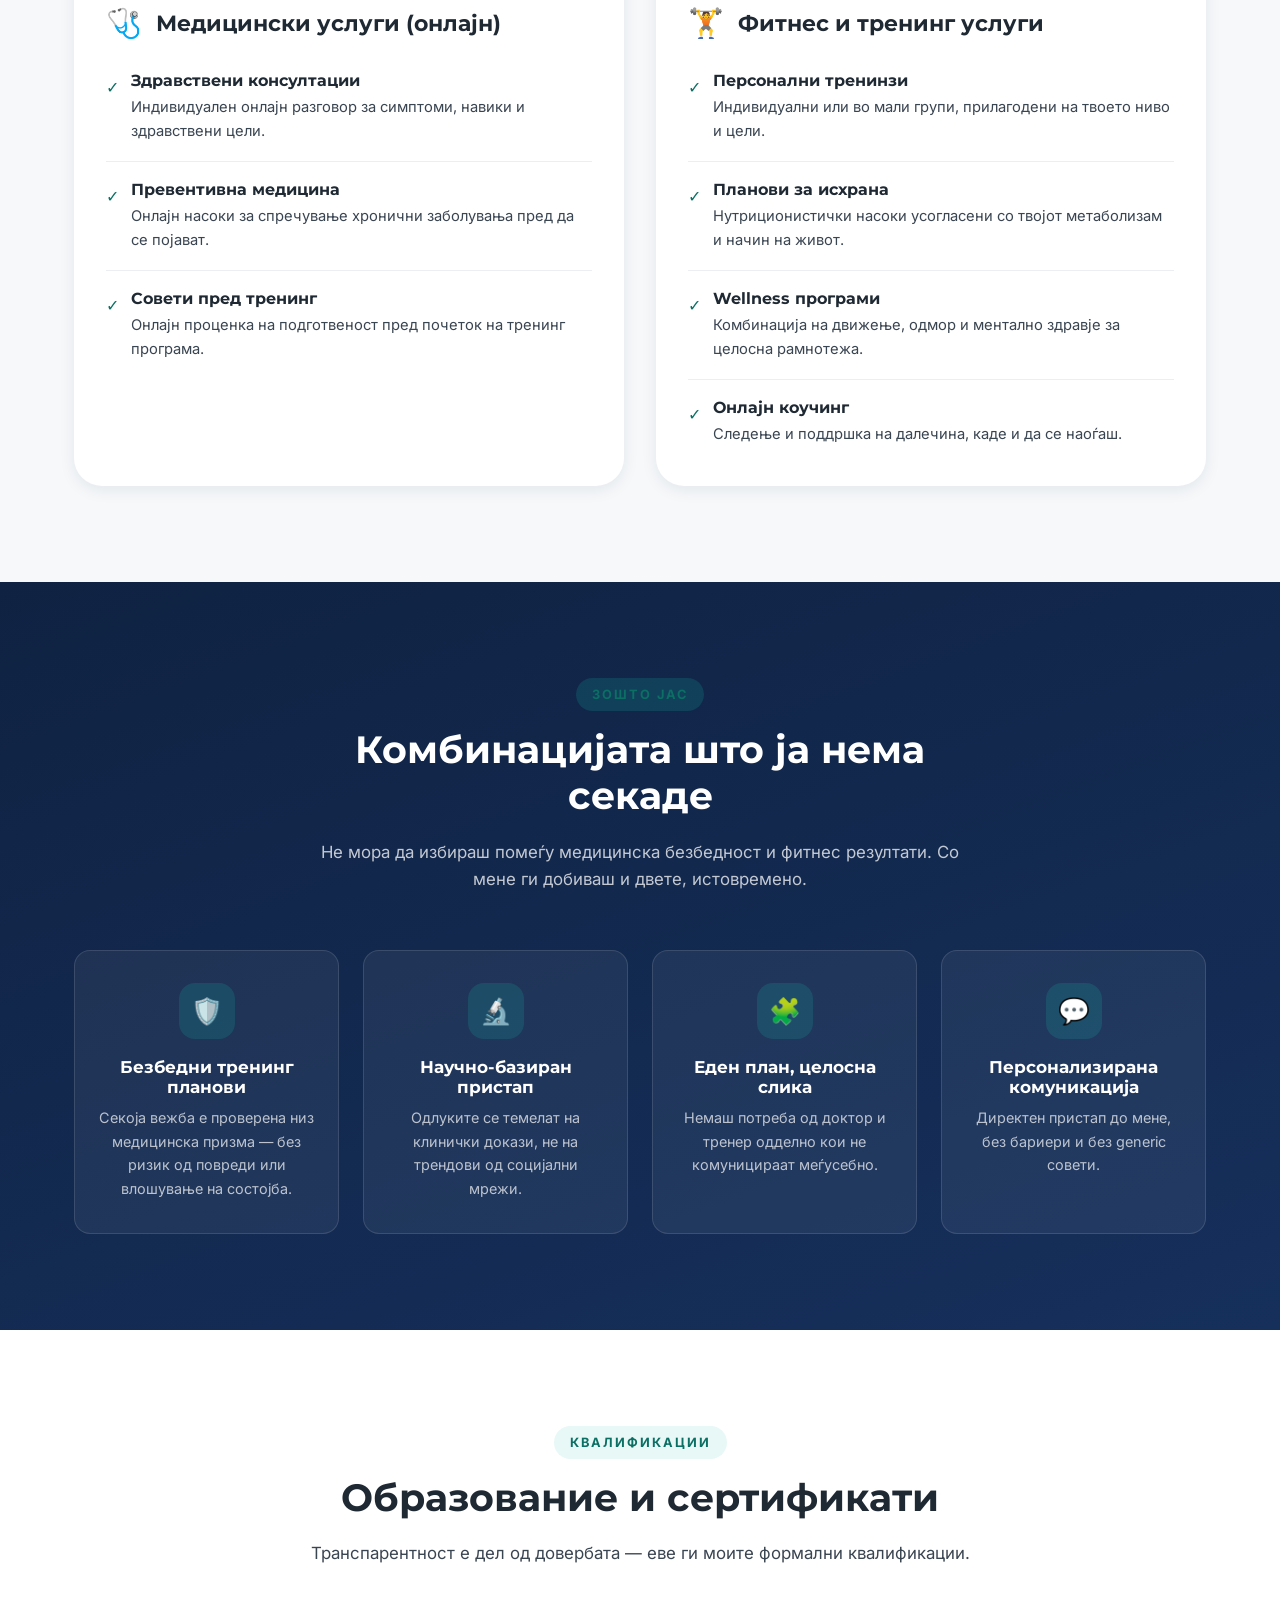
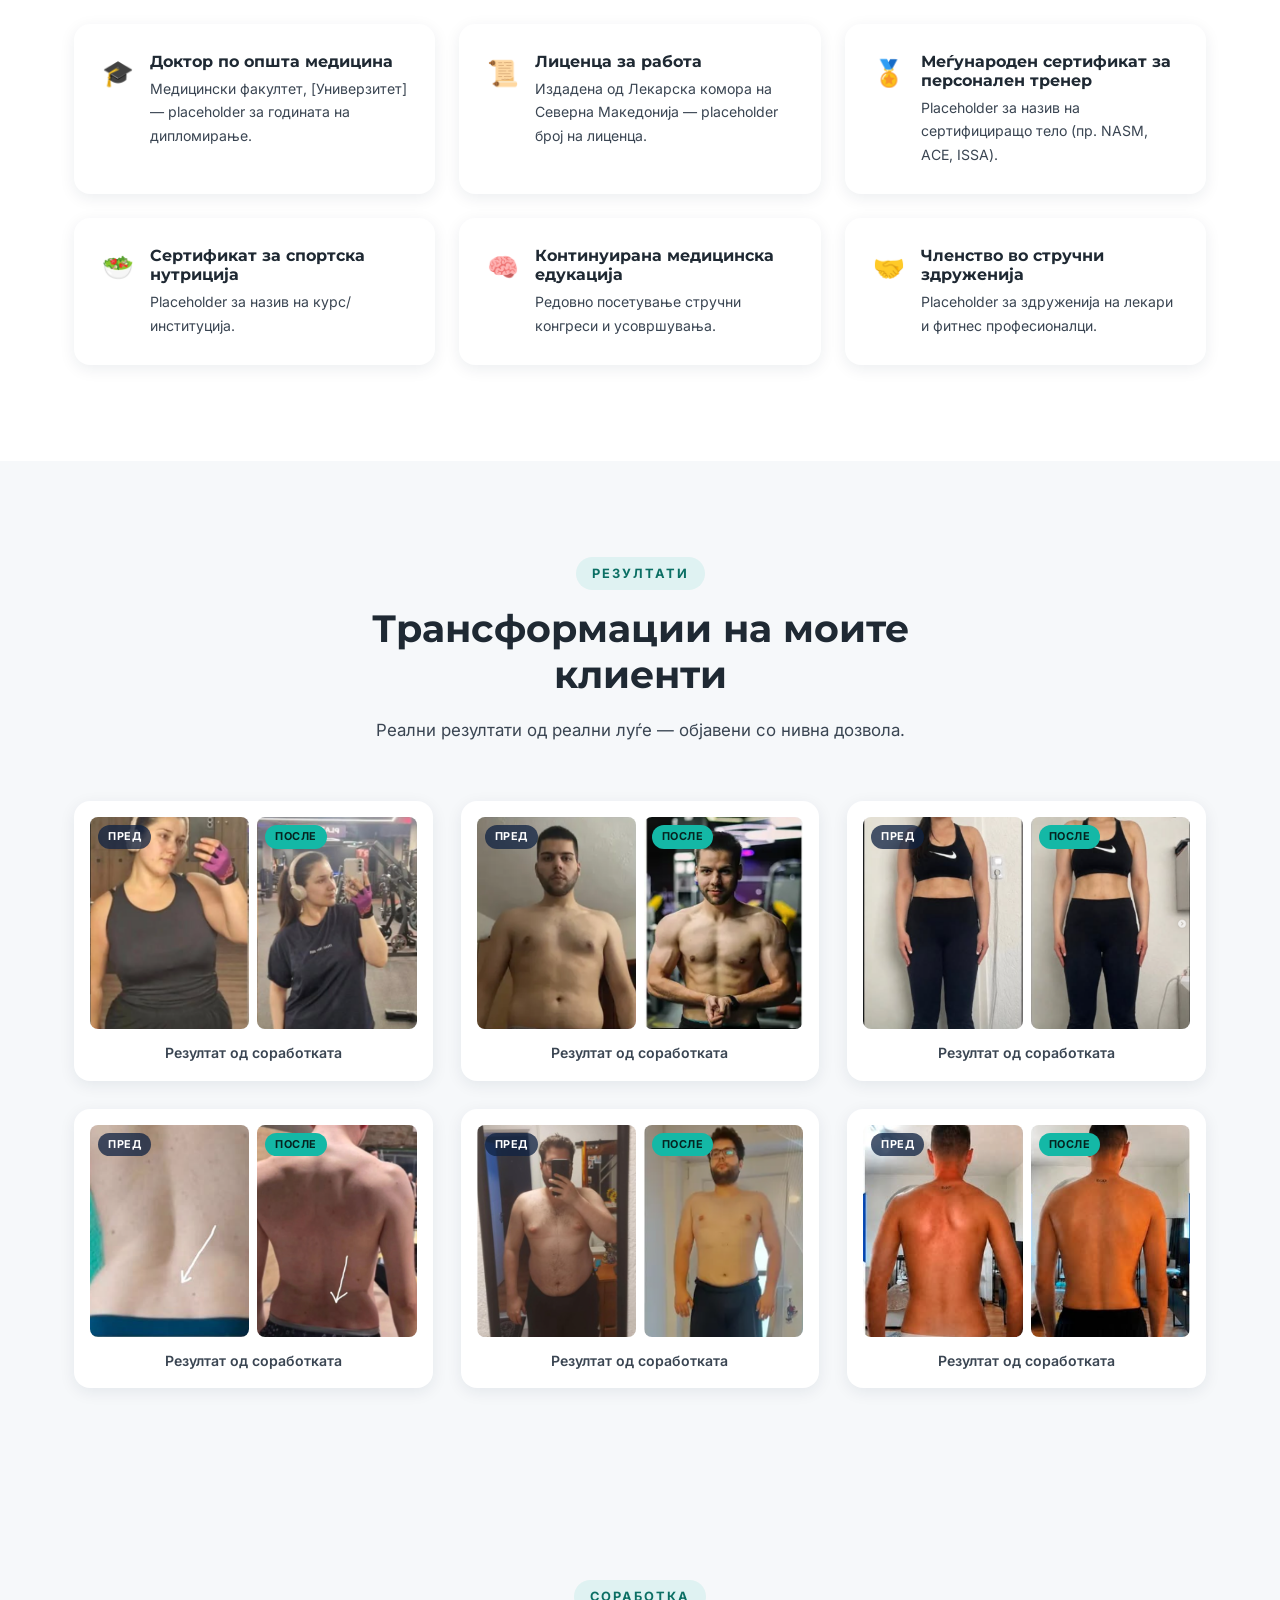
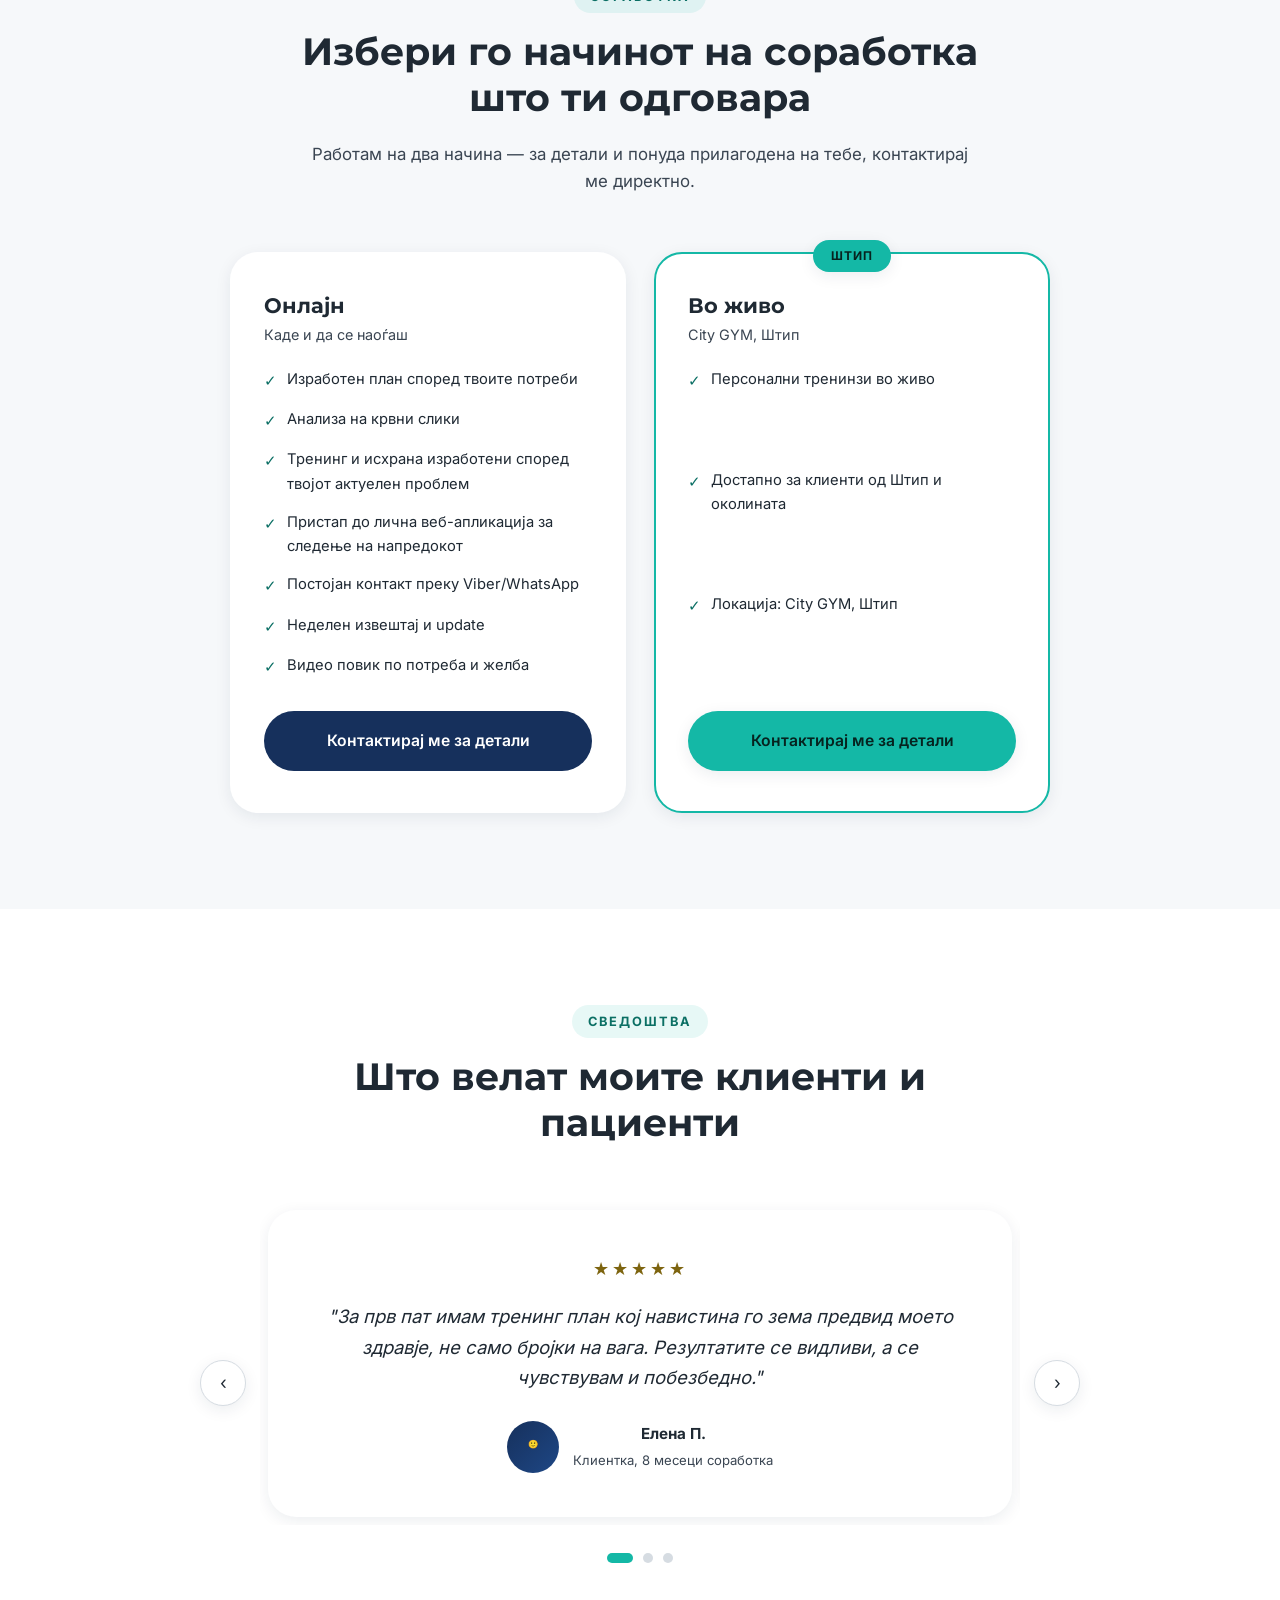
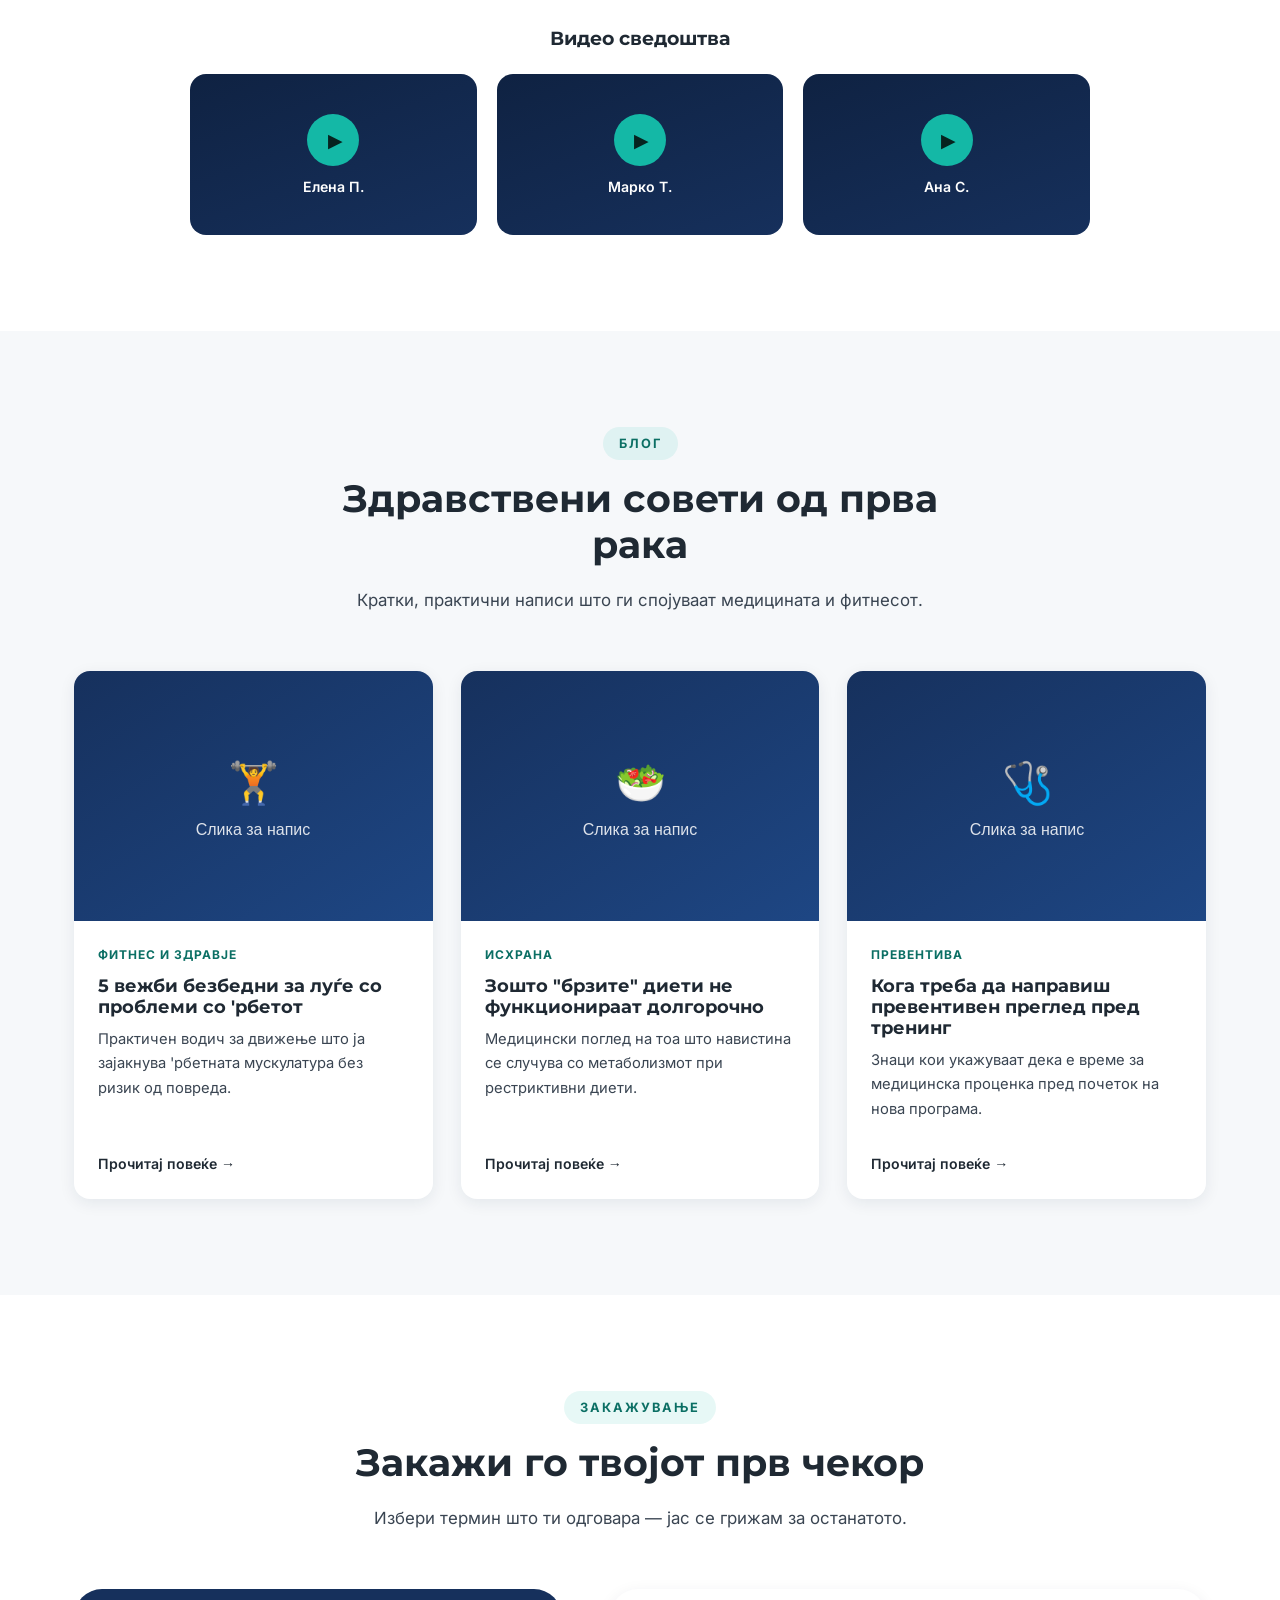
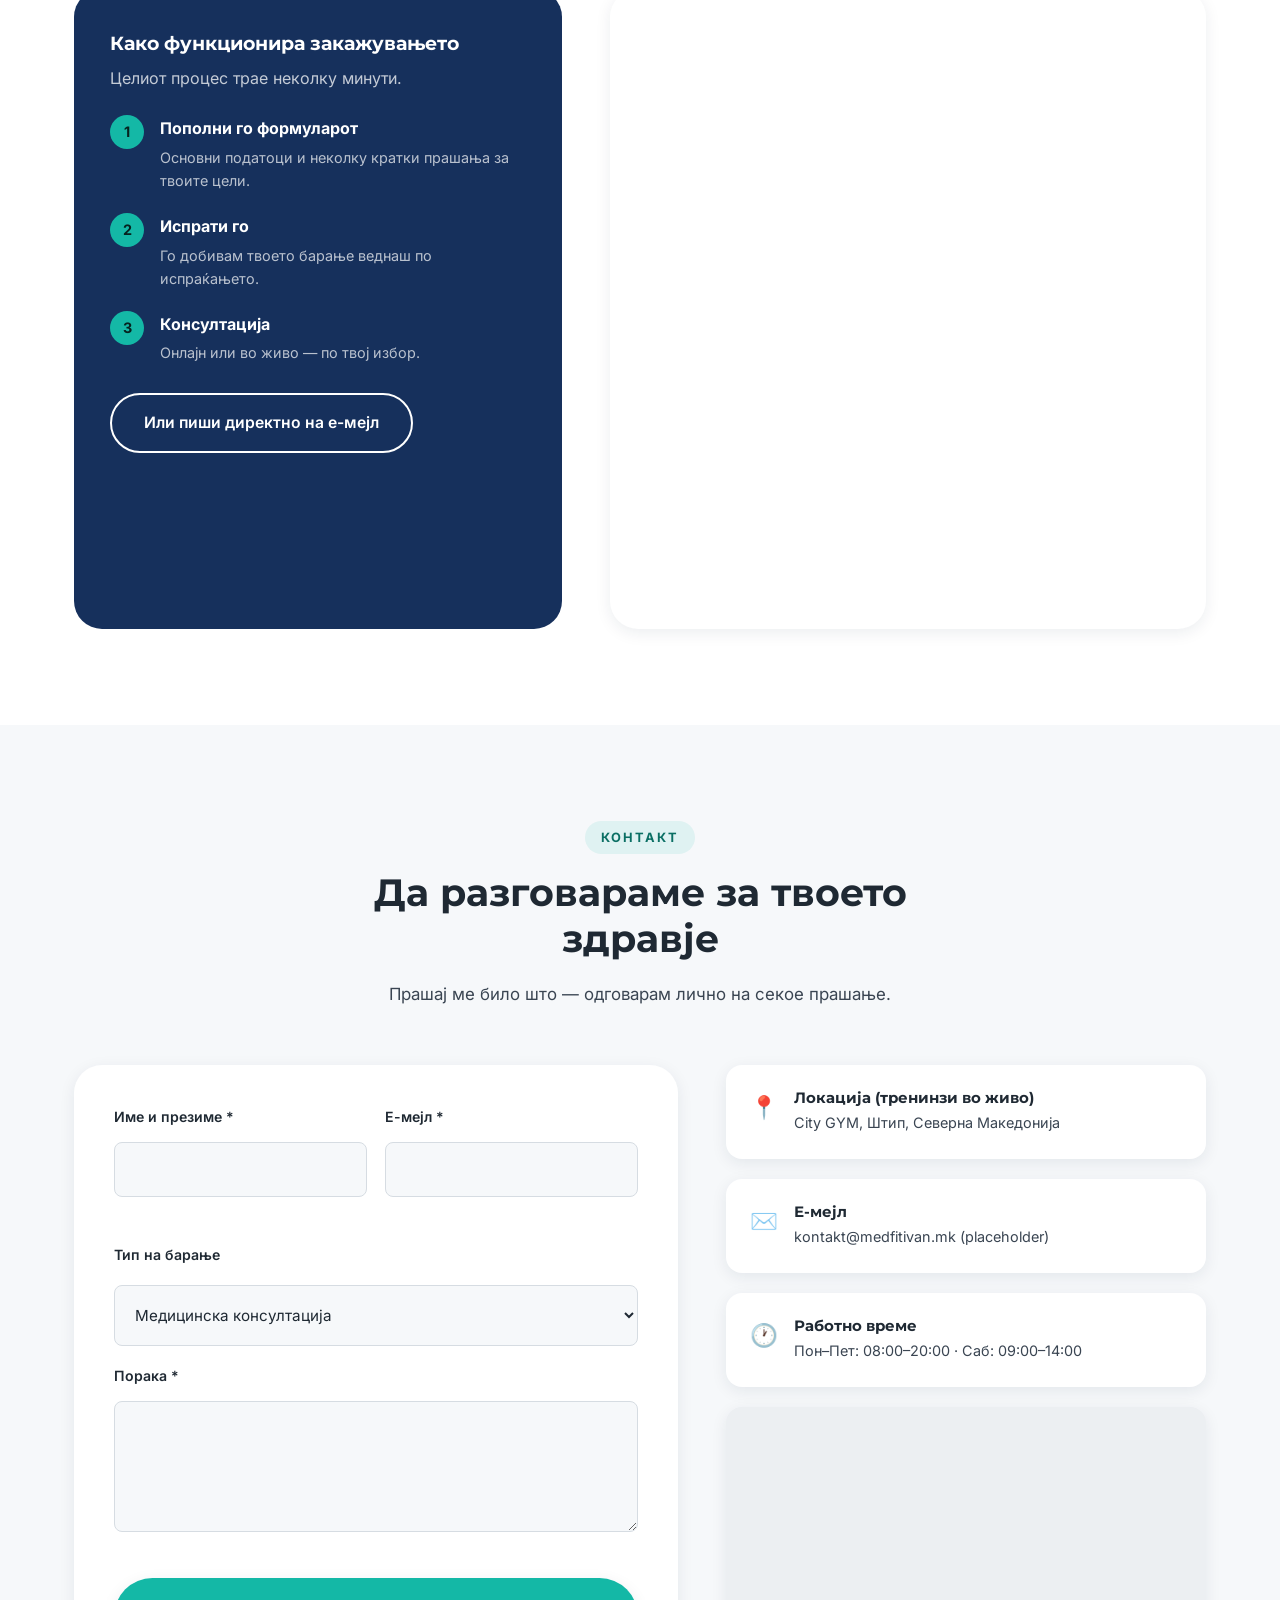
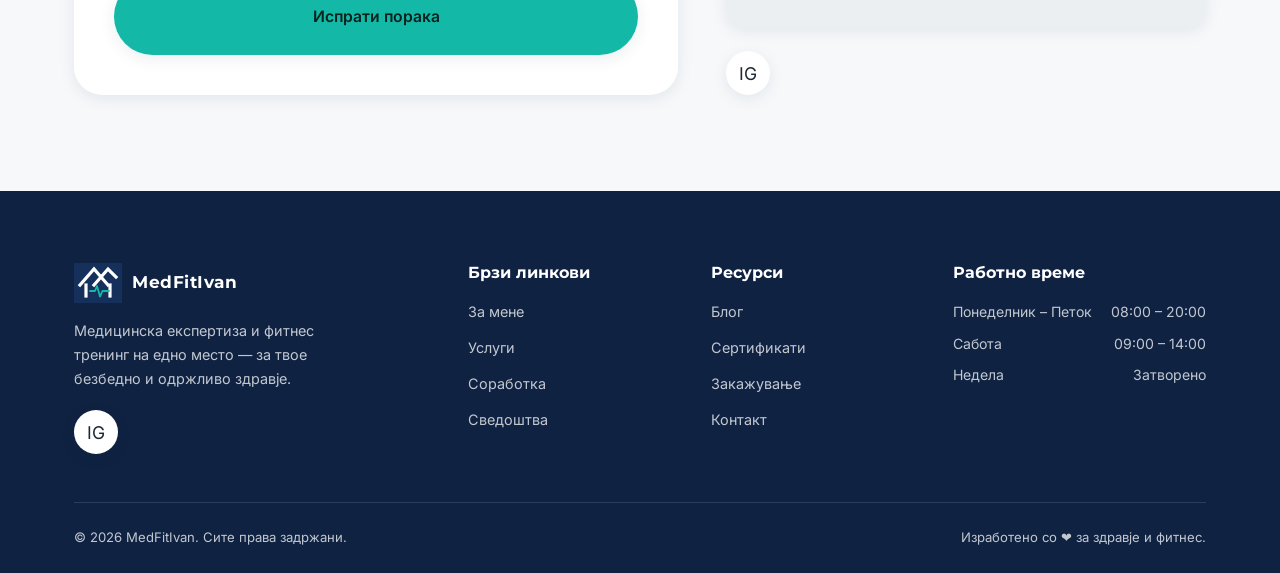
==== commit 37213c06: "Wire up real client transformation photos Point the gallery at the client-uploaded files (predN.png/" ====
--- a/index.html
+++ b/index.html
@@ -348,11 +348,11 @@
         <figure class="transformation-card" data-reveal>
           <div class="transformation-images">
             <div class="transformation-img">
-              <img src="assets/img/transformation-1-before.jpg" alt="Клиент 1 пред трансформацијата" loading="lazy" width="450" height="600">
+              <img src="assets/img/pred1.png" alt="Клиент 1 пред трансформацијата" loading="lazy" width="450" height="600">
               <span class="transformation-tag">Пред</span>
             </div>
             <div class="transformation-img">
-              <img src="assets/img/transformation-1-after.jpg" alt="Клиент 1 после трансформацијата" loading="lazy" width="450" height="600">
+              <img src="assets/img/potoa1.png" alt="Клиент 1 после трансформацијата" loading="lazy" width="450" height="600">
               <span class="transformation-tag transformation-tag--after">После</span>
             </div>
           </div>
@@ -361,11 +361,11 @@
         <figure class="transformation-card" data-reveal>
           <div class="transformation-images">
             <div class="transformation-img">
-              <img src="assets/img/transformation-2-before.jpg" alt="Клиент 2 пред трансформацијата" loading="lazy" width="450" height="600">
+              <img src="assets/img/pred2.png" alt="Клиент 2 пред трансформацијата" loading="lazy" width="450" height="600">
               <span class="transformation-tag">Пред</span>
             </div>
             <div class="transformation-img">
-              <img src="assets/img/transformation-2-after.jpg" alt="Клиент 2 после трансформацијата" loading="lazy" width="450" height="600">
+              <img src="assets/img/potoa2.png" alt="Клиент 2 после трансформацијата" loading="lazy" width="450" height="600">
               <span class="transformation-tag transformation-tag--after">После</span>
             </div>
           </div>
@@ -374,11 +374,11 @@
         <figure class="transformation-card" data-reveal>
           <div class="transformation-images">
             <div class="transformation-img">
-              <img src="assets/img/transformation-3-before.jpg" alt="Клиент 3 пред трансформацијата" loading="lazy" width="450" height="600">
+              <img src="assets/img/pred3.png" alt="Клиент 3 пред трансформацијата" loading="lazy" width="450" height="600">
               <span class="transformation-tag">Пред</span>
             </div>
             <div class="transformation-img">
-              <img src="assets/img/transformation-3-after.jpg" alt="Клиент 3 после трансформацијата" loading="lazy" width="450" height="600">
+              <img src="assets/img/potoa3.png" alt="Клиент 3 после трансформацијата" loading="lazy" width="450" height="600">
               <span class="transformation-tag transformation-tag--after">После</span>
             </div>
           </div>
@@ -387,11 +387,11 @@
         <figure class="transformation-card" data-reveal>
           <div class="transformation-images">
             <div class="transformation-img">
-              <img src="assets/img/transformation-4-before.jpg" alt="Клиент 4 пред трансформацијата" loading="lazy" width="450" height="600">
+              <img src="assets/img/pred4.png" alt="Клиент 4 пред трансформацијата" loading="lazy" width="450" height="600">
               <span class="transformation-tag">Пред</span>
             </div>
             <div class="transformation-img">
-              <img src="assets/img/transformation-4-after.jpg" alt="Клиент 4 после трансформацијата" loading="lazy" width="450" height="600">
+              <img src="assets/img/potoa4.png" alt="Клиент 4 после трансформацијата" loading="lazy" width="450" height="600">
               <span class="transformation-tag transformation-tag--after">После</span>
             </div>
           </div>
@@ -400,11 +400,11 @@
         <figure class="transformation-card" data-reveal>
           <div class="transformation-images">
             <div class="transformation-img">
-              <img src="assets/img/transformation-5-before.jpg" alt="Клиент 5 пред трансформацијата" loading="lazy" width="450" height="600">
+              <img src="assets/img/pred5.png" alt="Клиент 5 пред трансформацијата" loading="lazy" width="450" height="600">
               <span class="transformation-tag">Пред</span>
             </div>
             <div class="transformation-img">
-              <img src="assets/img/transformation-5-after.jpg" alt="Клиент 5 после трансформацијата" loading="lazy" width="450" height="600">
+              <img src="assets/img/potoa5.png" alt="Клиент 5 после трансформацијата" loading="lazy" width="450" height="600">
               <span class="transformation-tag transformation-tag--after">После</span>
             </div>
           </div>
@@ -413,11 +413,11 @@
         <figure class="transformation-card" data-reveal>
           <div class="transformation-images">
             <div class="transformation-img">
-              <img src="assets/img/transformation-6-before.jpg" alt="Клиент 6 пред трансформацијата" loading="lazy" width="450" height="600">
+              <img src="assets/img/pred6.png" alt="Клиент 6 пред трансформацијата" loading="lazy" width="450" height="600">
               <span class="transformation-tag">Пред</span>
             </div>
             <div class="transformation-img">
-              <img src="assets/img/transformation-6-after.jpg" alt="Клиент 6 после трансформацијата" loading="lazy" width="450" height="600">
+              <img src="assets/img/potoa6.png" alt="Клиент 6 после трансформацијата" loading="lazy" width="450" height="600">
               <span class="transformation-tag transformation-tag--after">После</span>
             </div>
           </div>
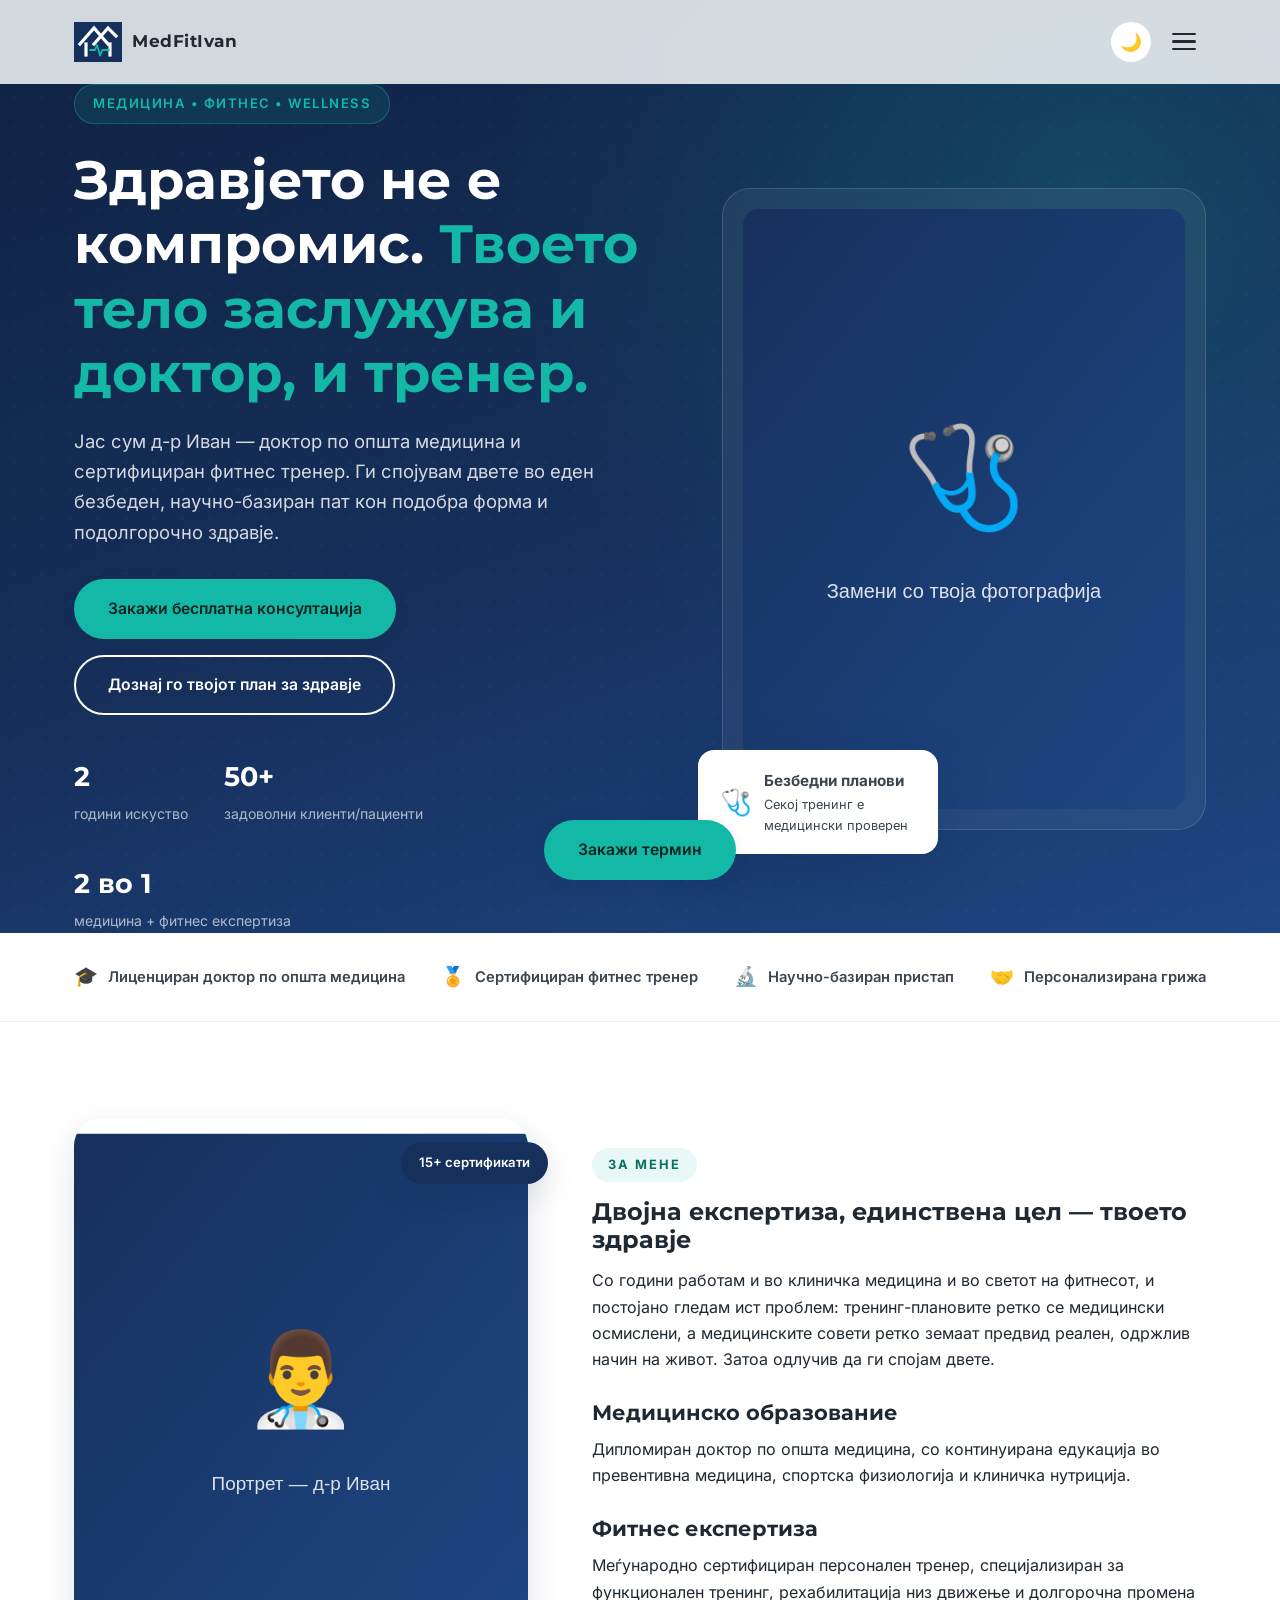
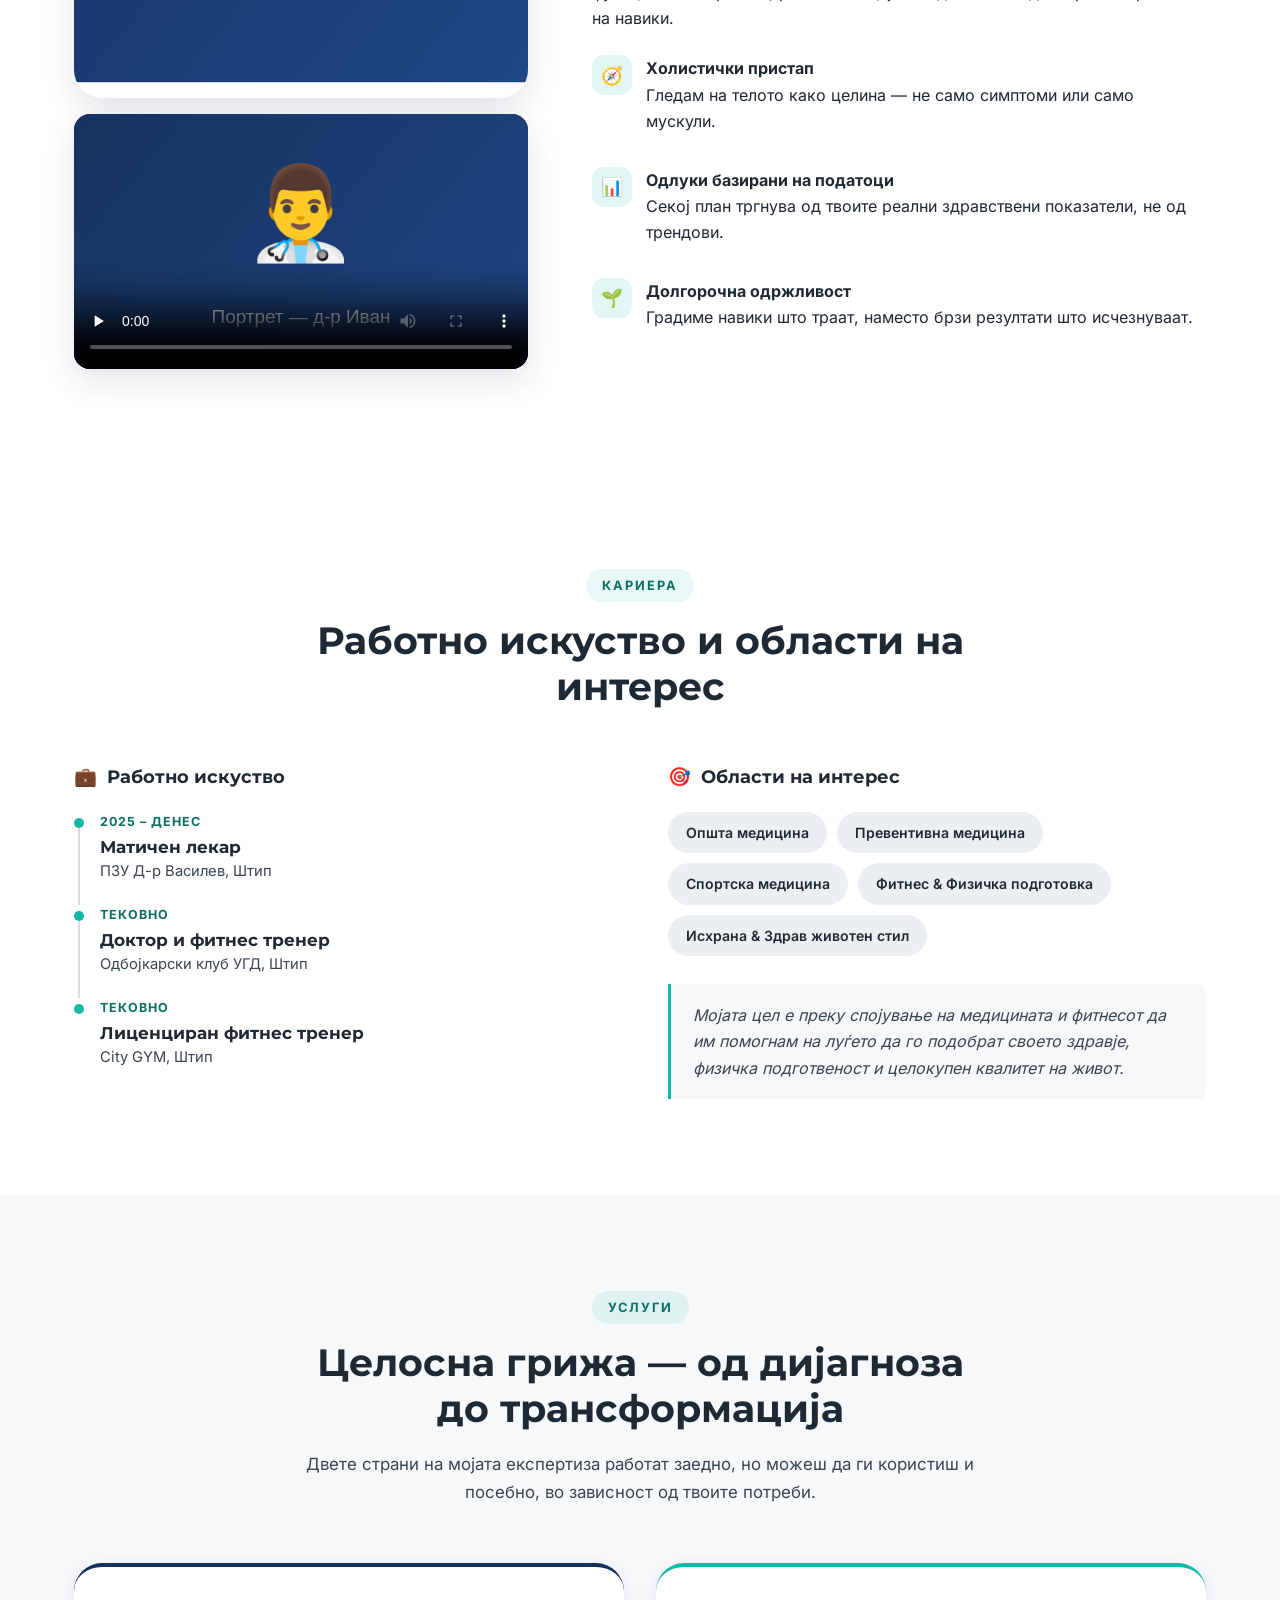
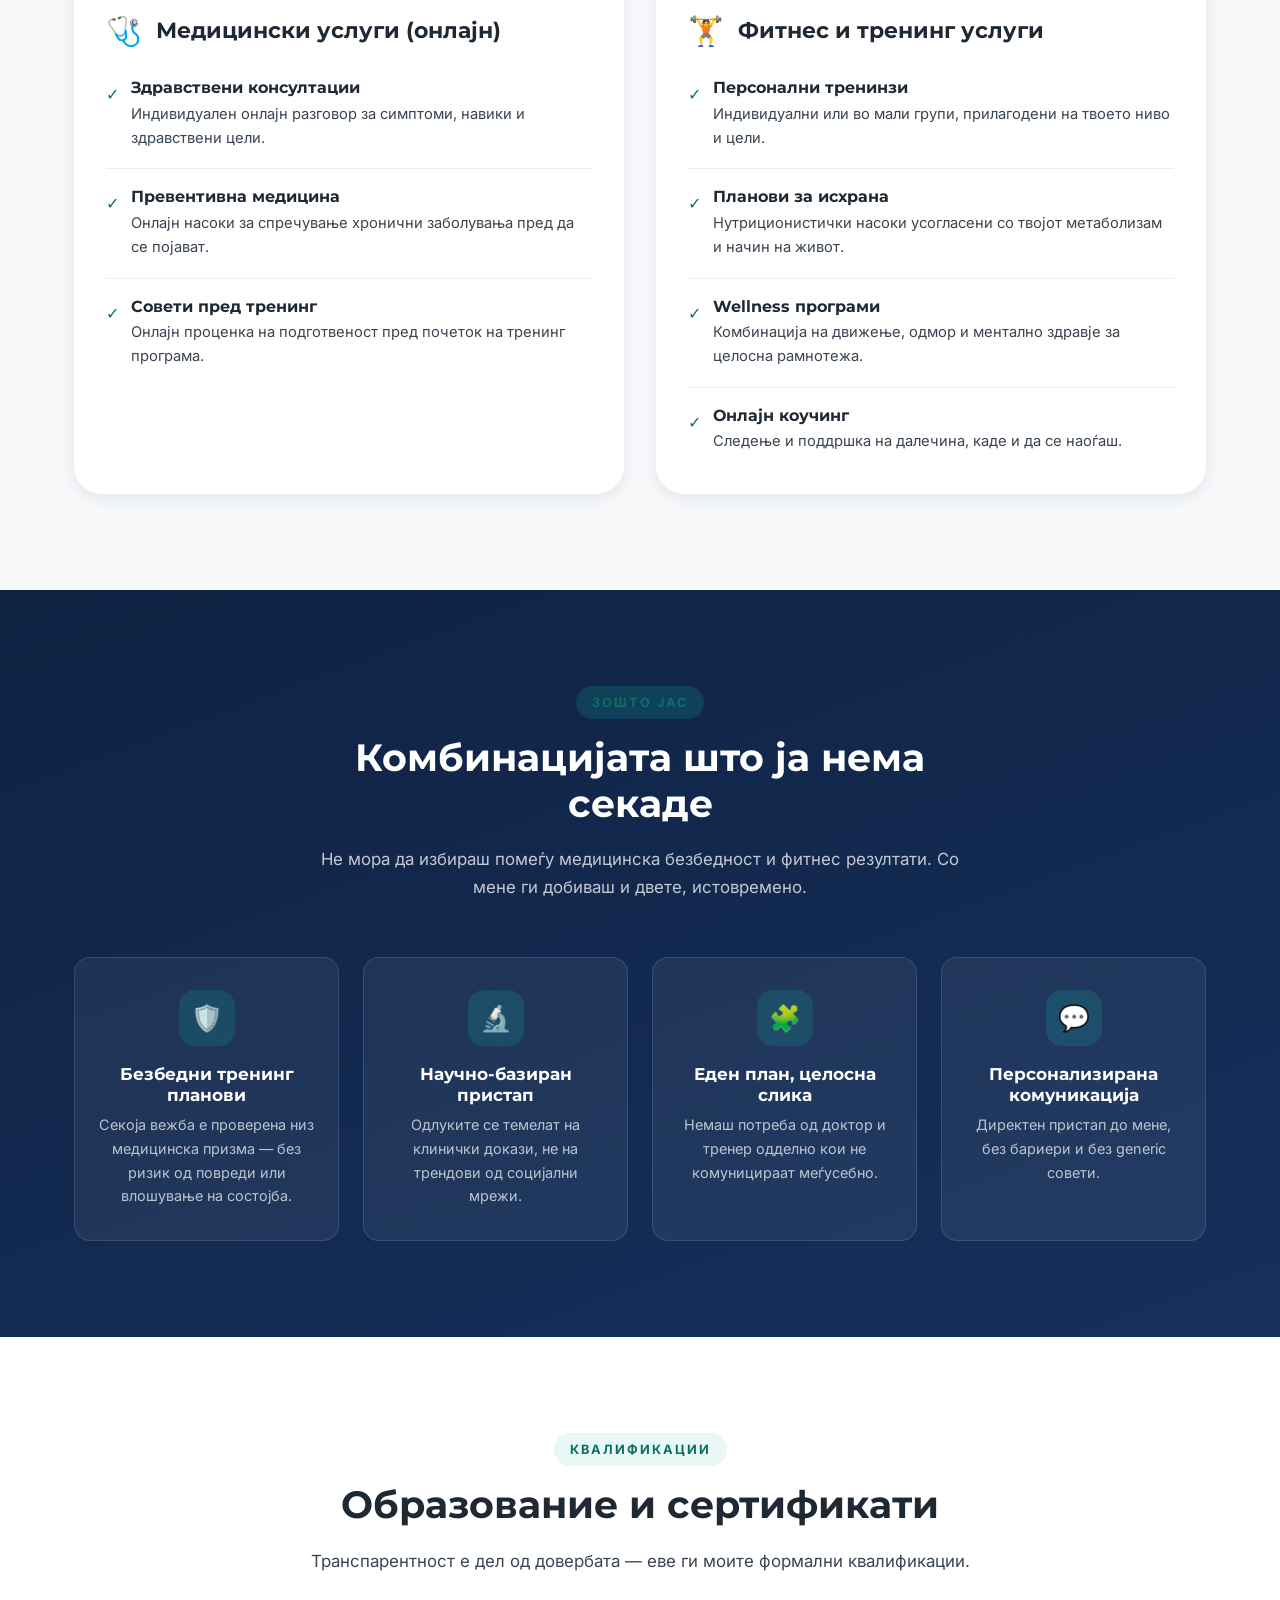
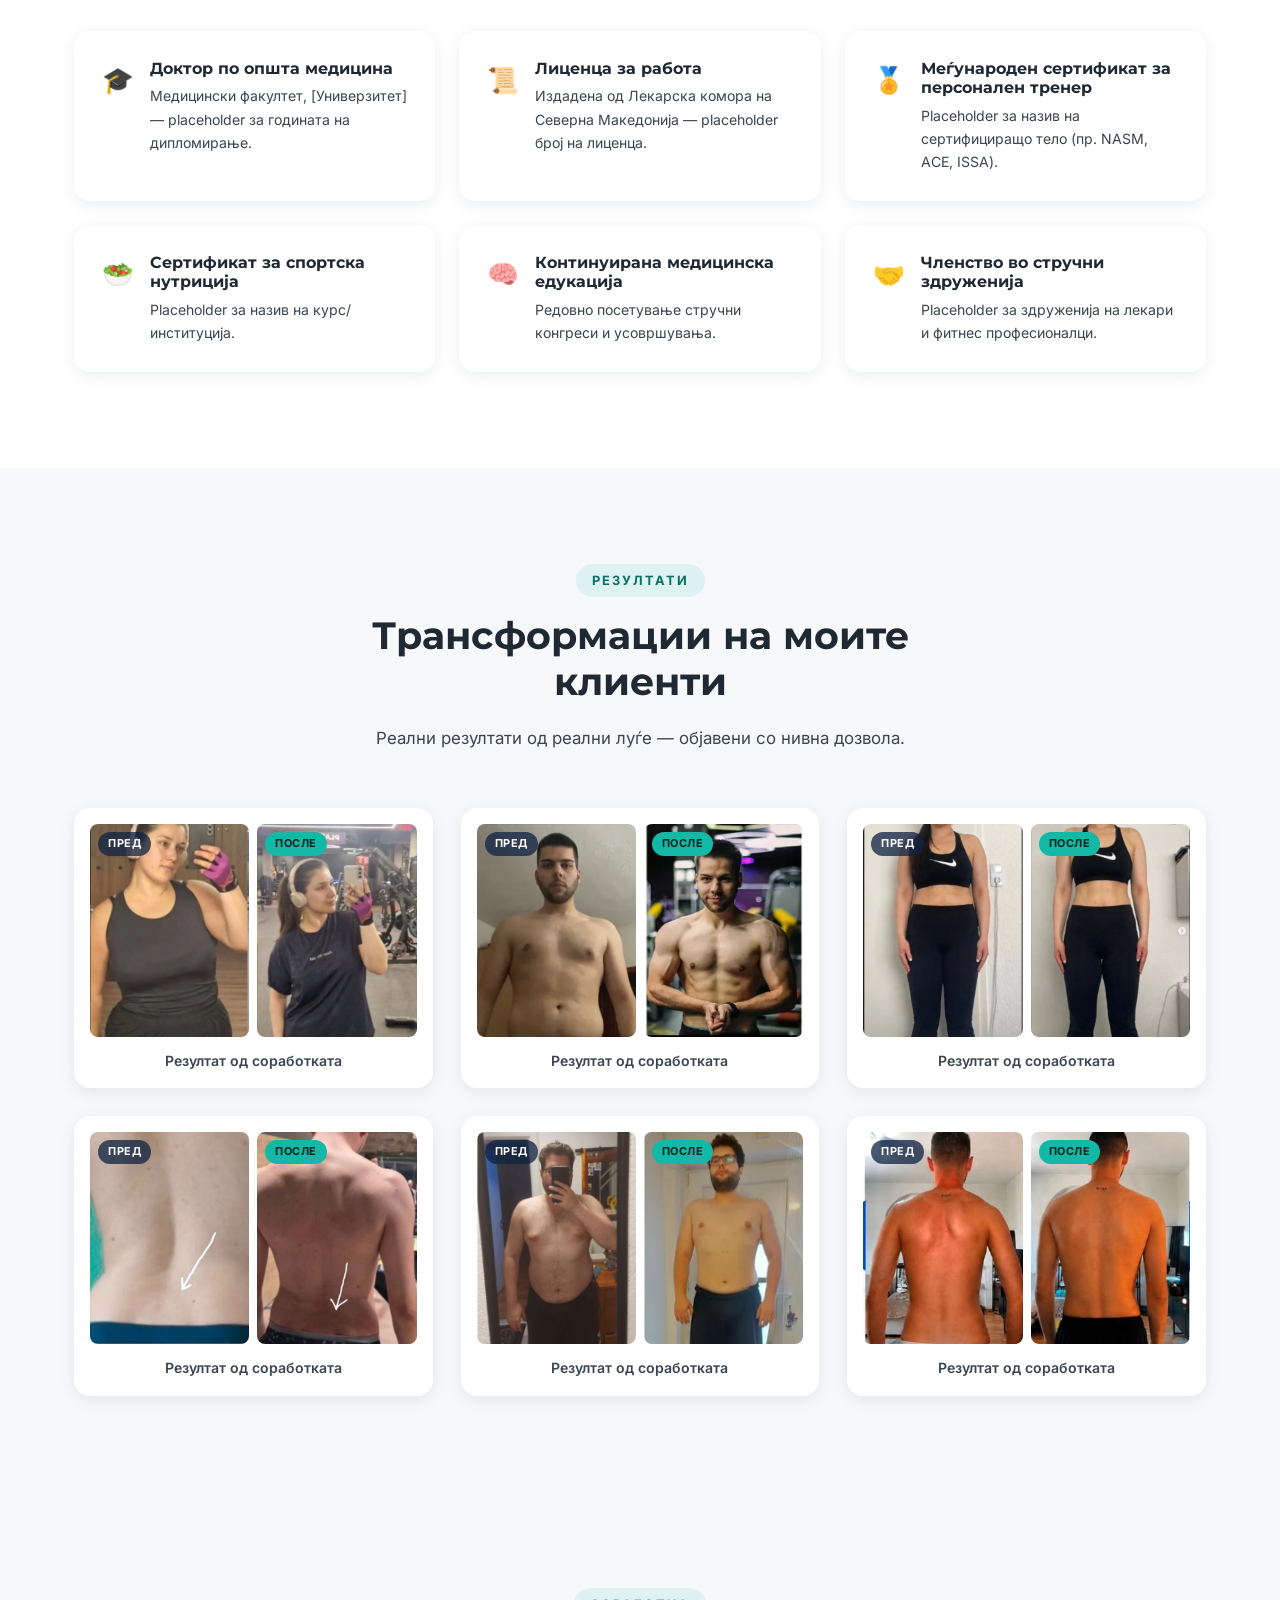
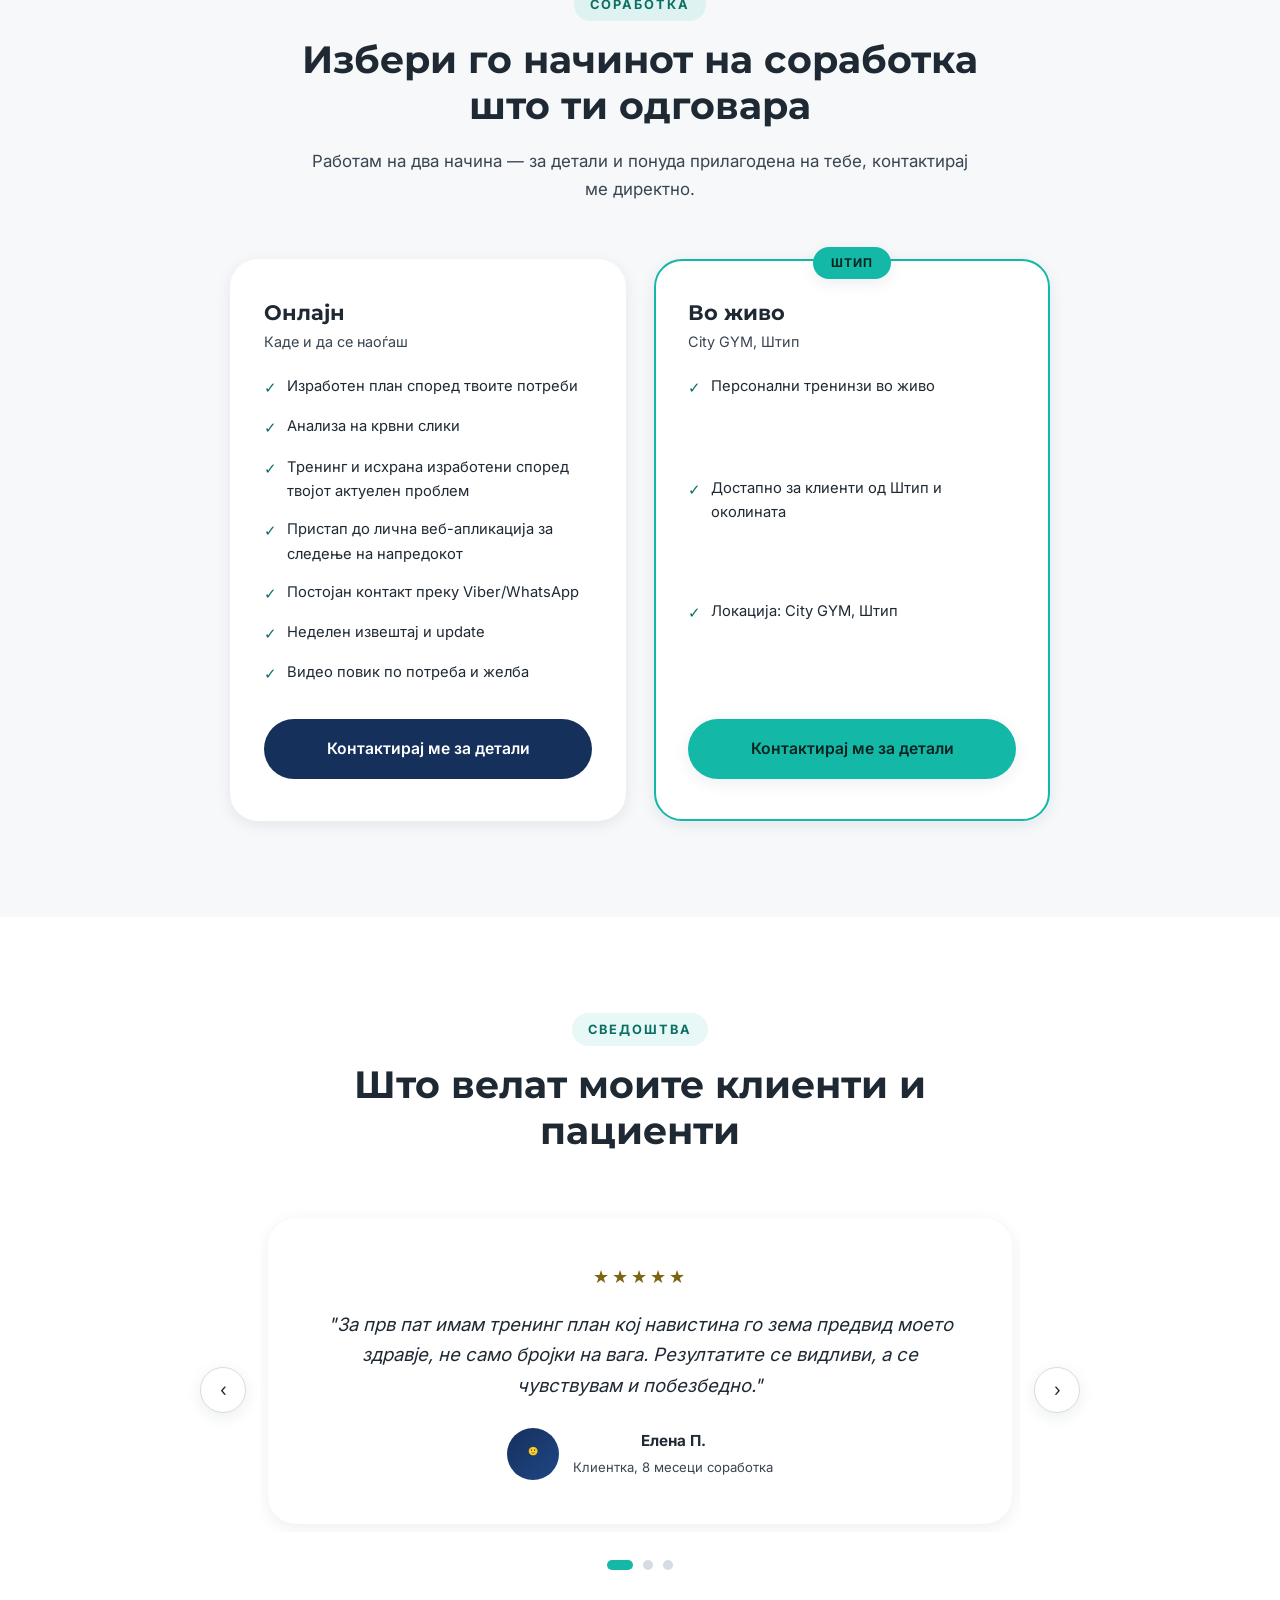
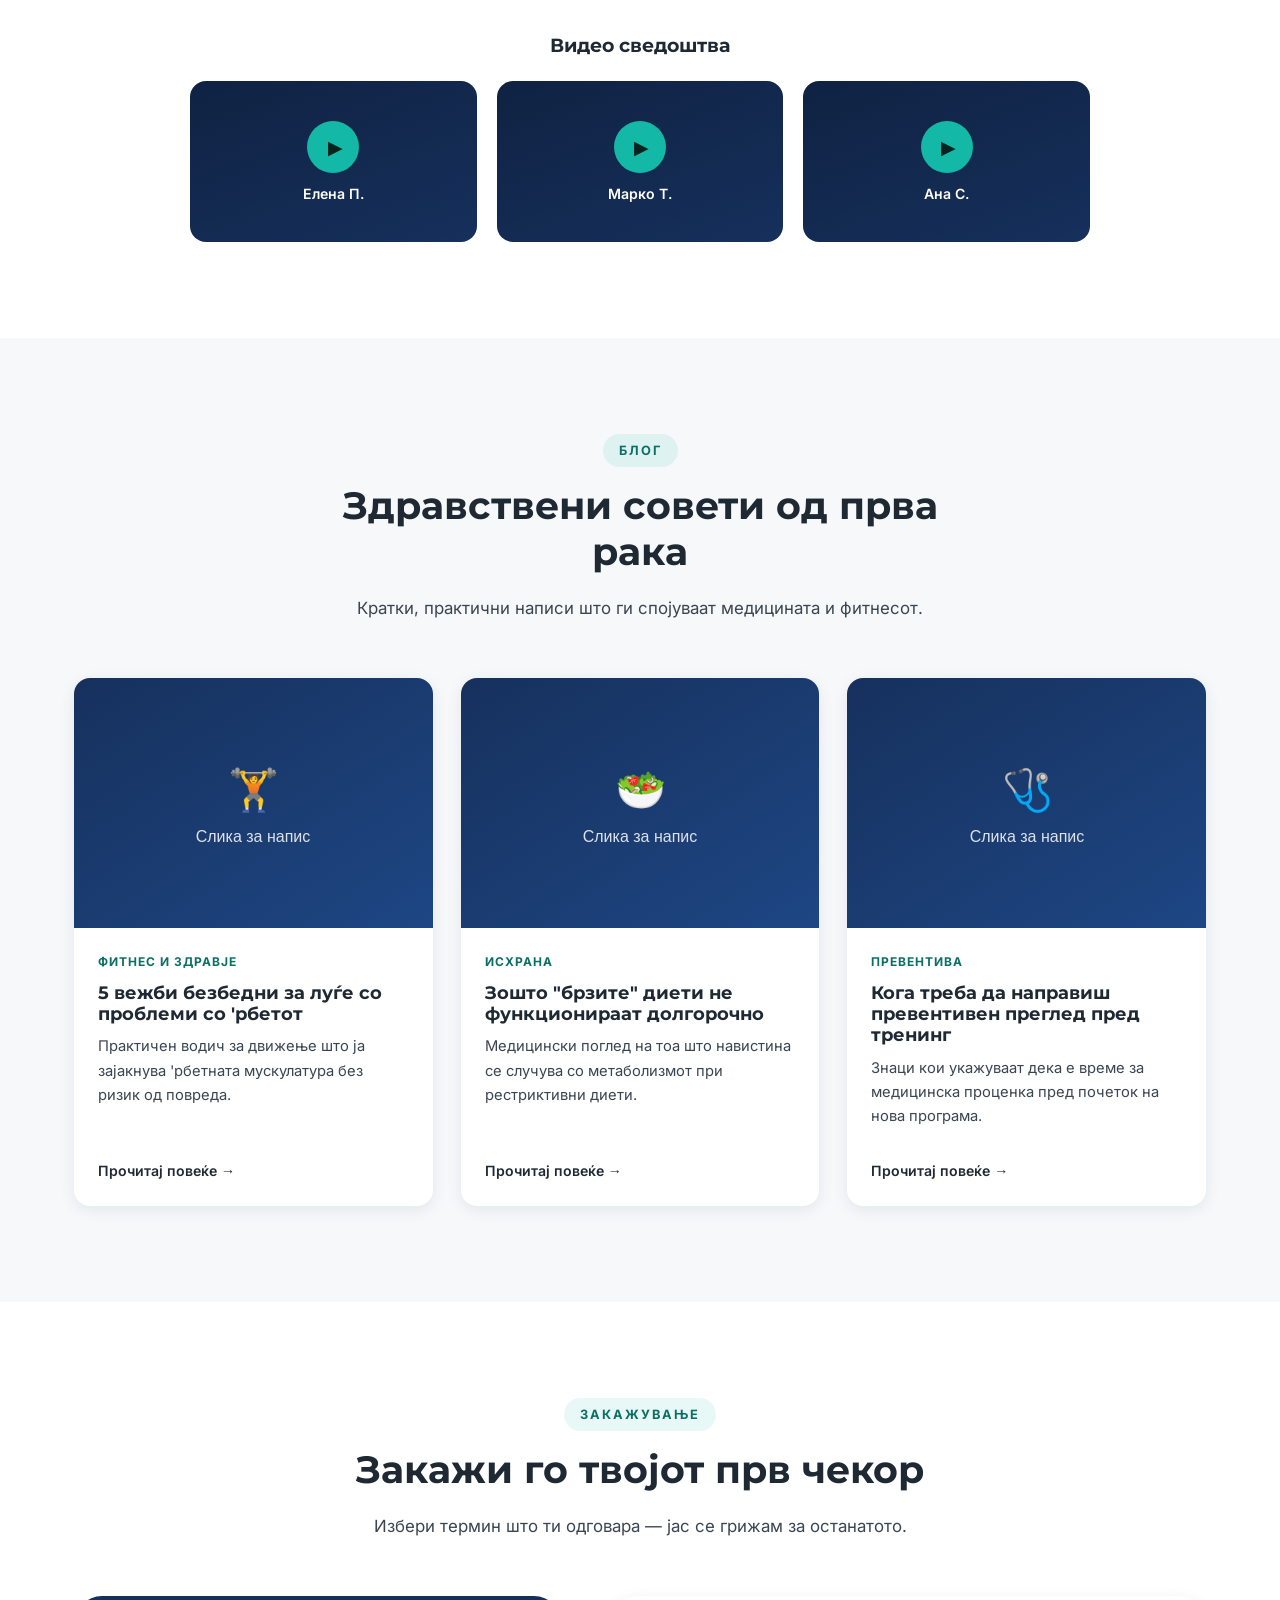
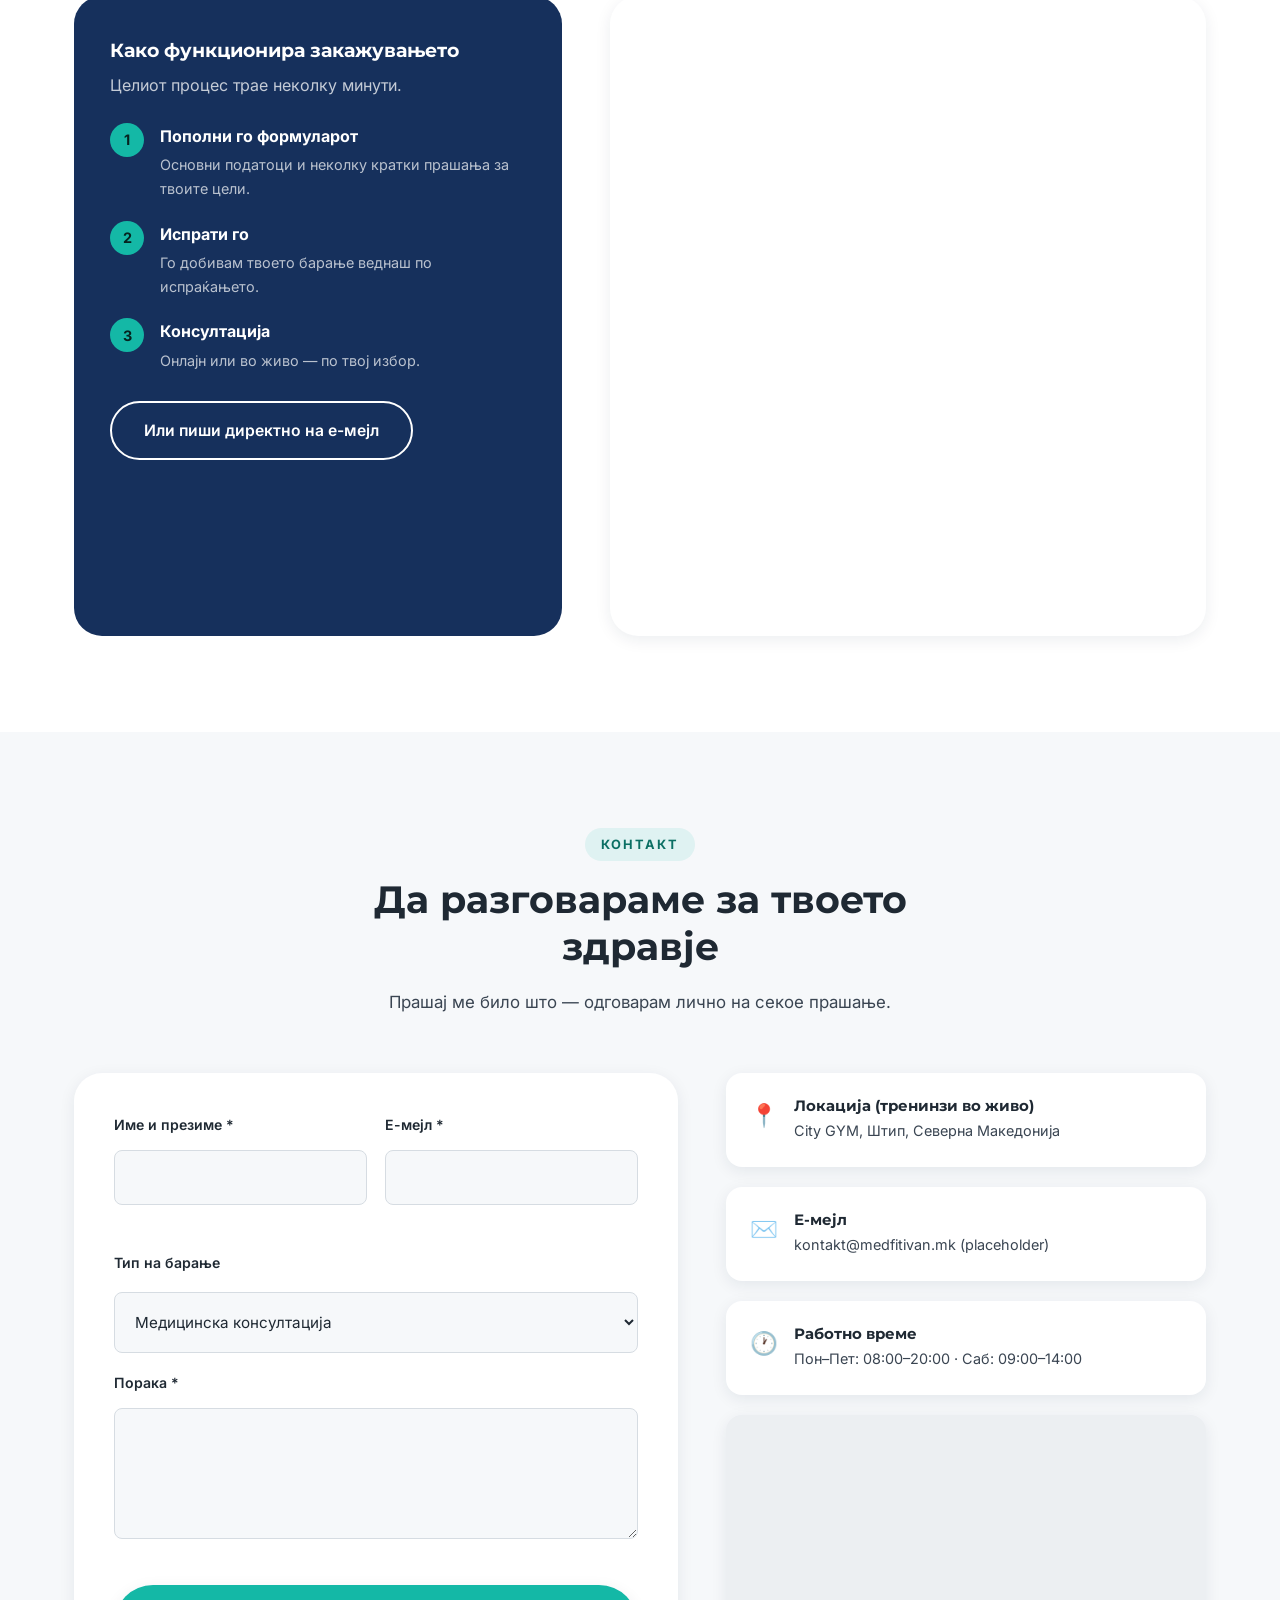
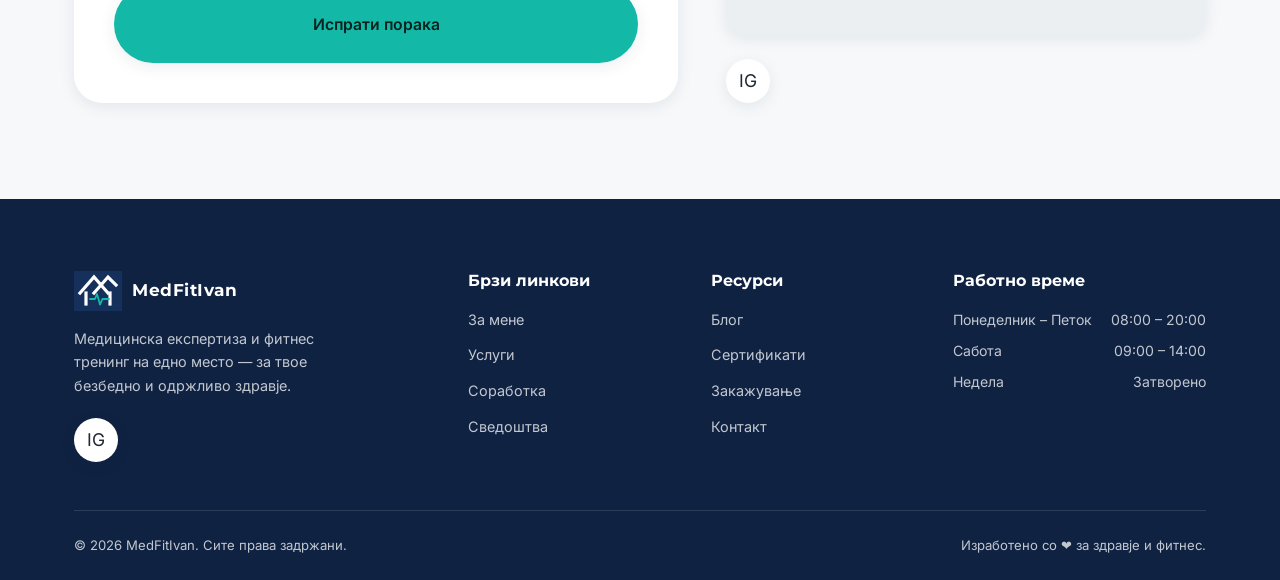
==== commit 9e2543dd: "Wire up real <video> element for the welcome video Replaced the static play-button placeholder with " ====
--- a/index.html
+++ b/index.html
@@ -148,11 +148,11 @@
         <div class="about-media" data-reveal>
           <img src="assets/img/dr-ivan-portrait.svg" alt="Портрет на д-р Иван, доктор по општа медицина и фитнес тренер" width="480" height="580" loading="lazy">
           <span class="credential-chip">15+ сертификати</span>
-          <!-- TODO: замени со вистинско welcome видео (embed или self-hosted mp4) -->
-          <button class="video-placeholder about-video" type="button" aria-label="Пушти welcome видео">
-            <span class="play-icon" aria-hidden="true">▶</span>
-            <span class="video-caption">Запознај ме — кратко видео</span>
-          </button>
+          <!-- Welcome видео: качи го фајлот како assets/video/welcome.mp4 -->
+          <video class="about-video" controls preload="none" poster="assets/img/dr-ivan-portrait.svg" aria-label="Запознај ме — кратко видео">
+            <source src="assets/video/welcome.mp4" type="video/mp4">
+            Твојот прелистувач не поддржува репродукција на видео. <a href="assets/video/welcome.mp4">Преземи го видеото</a>.
+          </video>
         </div>
         <div class="about-copy" data-reveal>
           <span class="section-tag">За мене</span>
--- a/css/style.css
+++ b/css/style.css
@@ -292,7 +292,14 @@
 }
 .video-placeholder:hover .play-icon { transform: scale(1.08); }
 .video-placeholder .video-caption { font-size: 0.88rem; font-weight: 600; }
-.about-video { margin-top: 16px; }
+.about-video {
+  margin-top: 16px;
+  width: 100%; aspect-ratio: 16 / 9;
+  border-radius: var(--radius-m);
+  box-shadow: var(--shadow-m);
+  background: var(--navy-900);
+  object-fit: cover;
+}
 
 .about-copy h3 { font-size: 1.3rem; margin-top: 28px; }
 .philosophy-list { display: grid; gap: 16px; margin-top: 24px; }
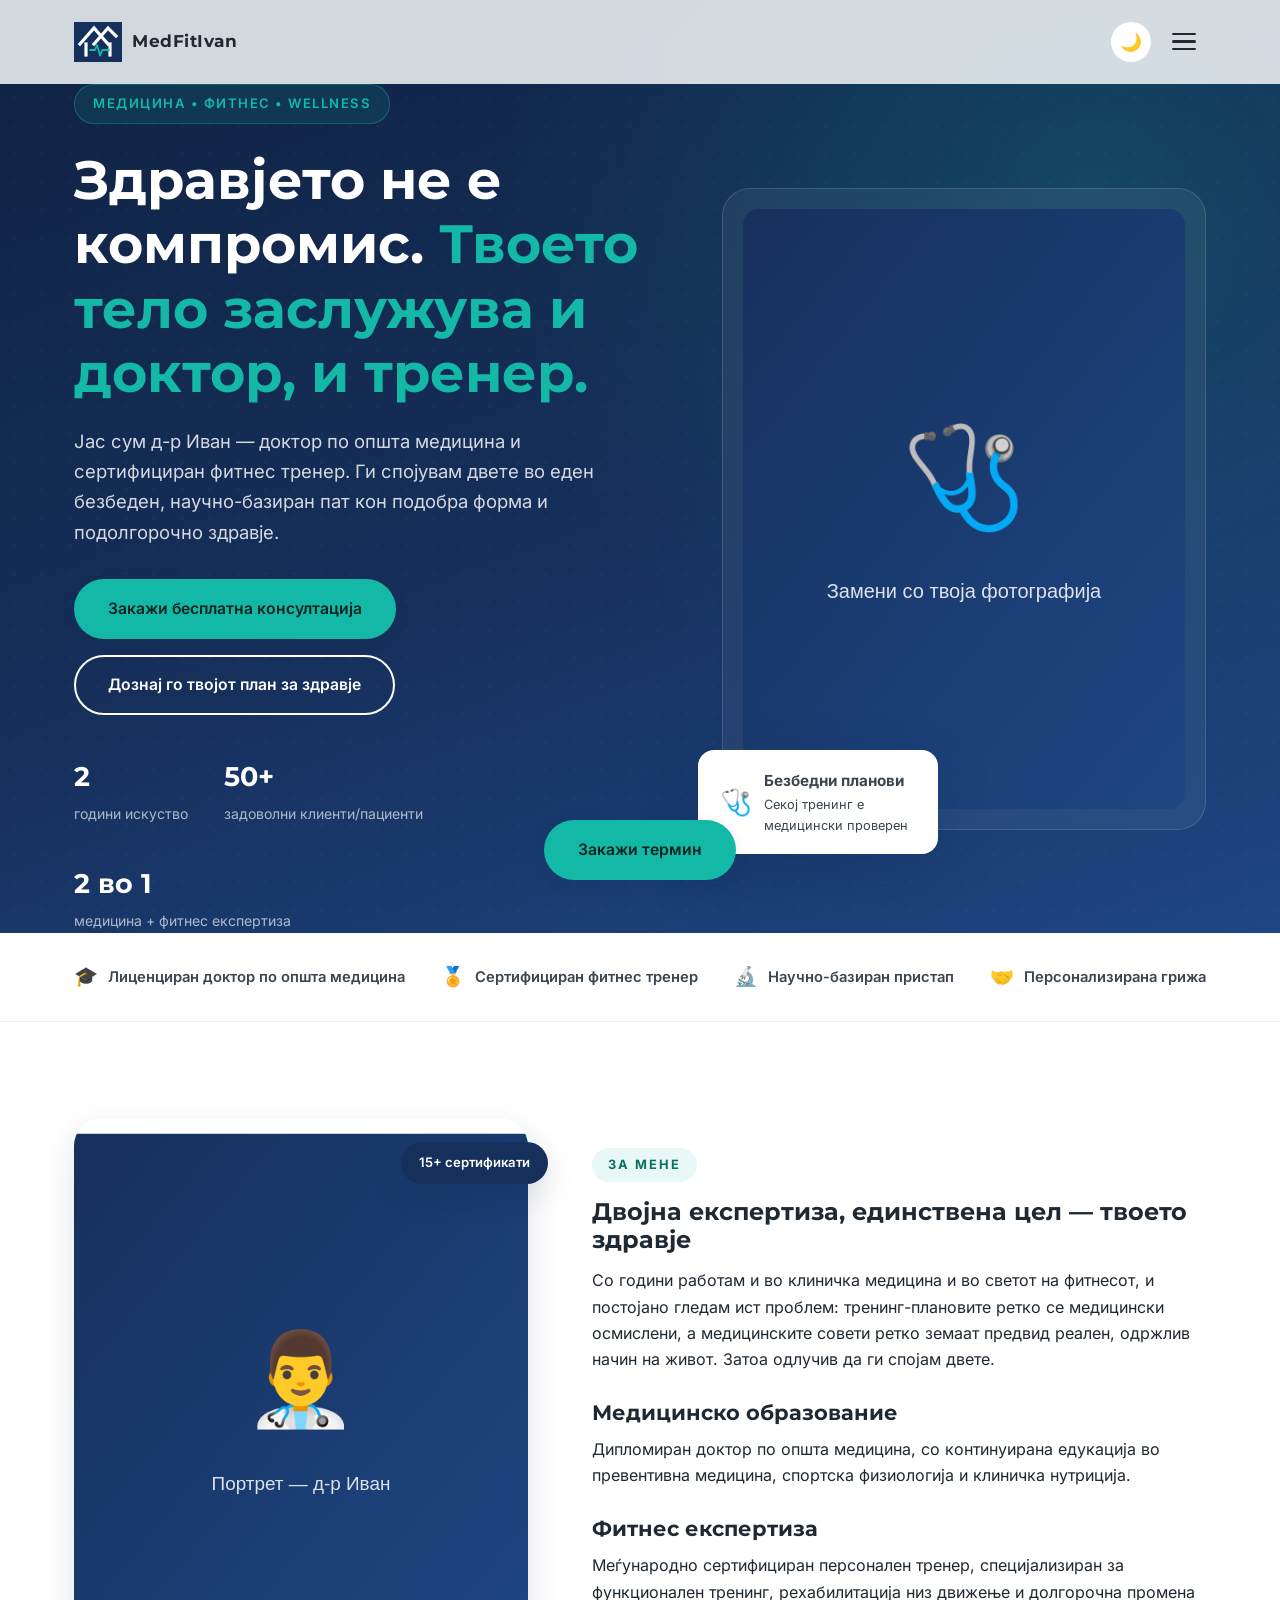
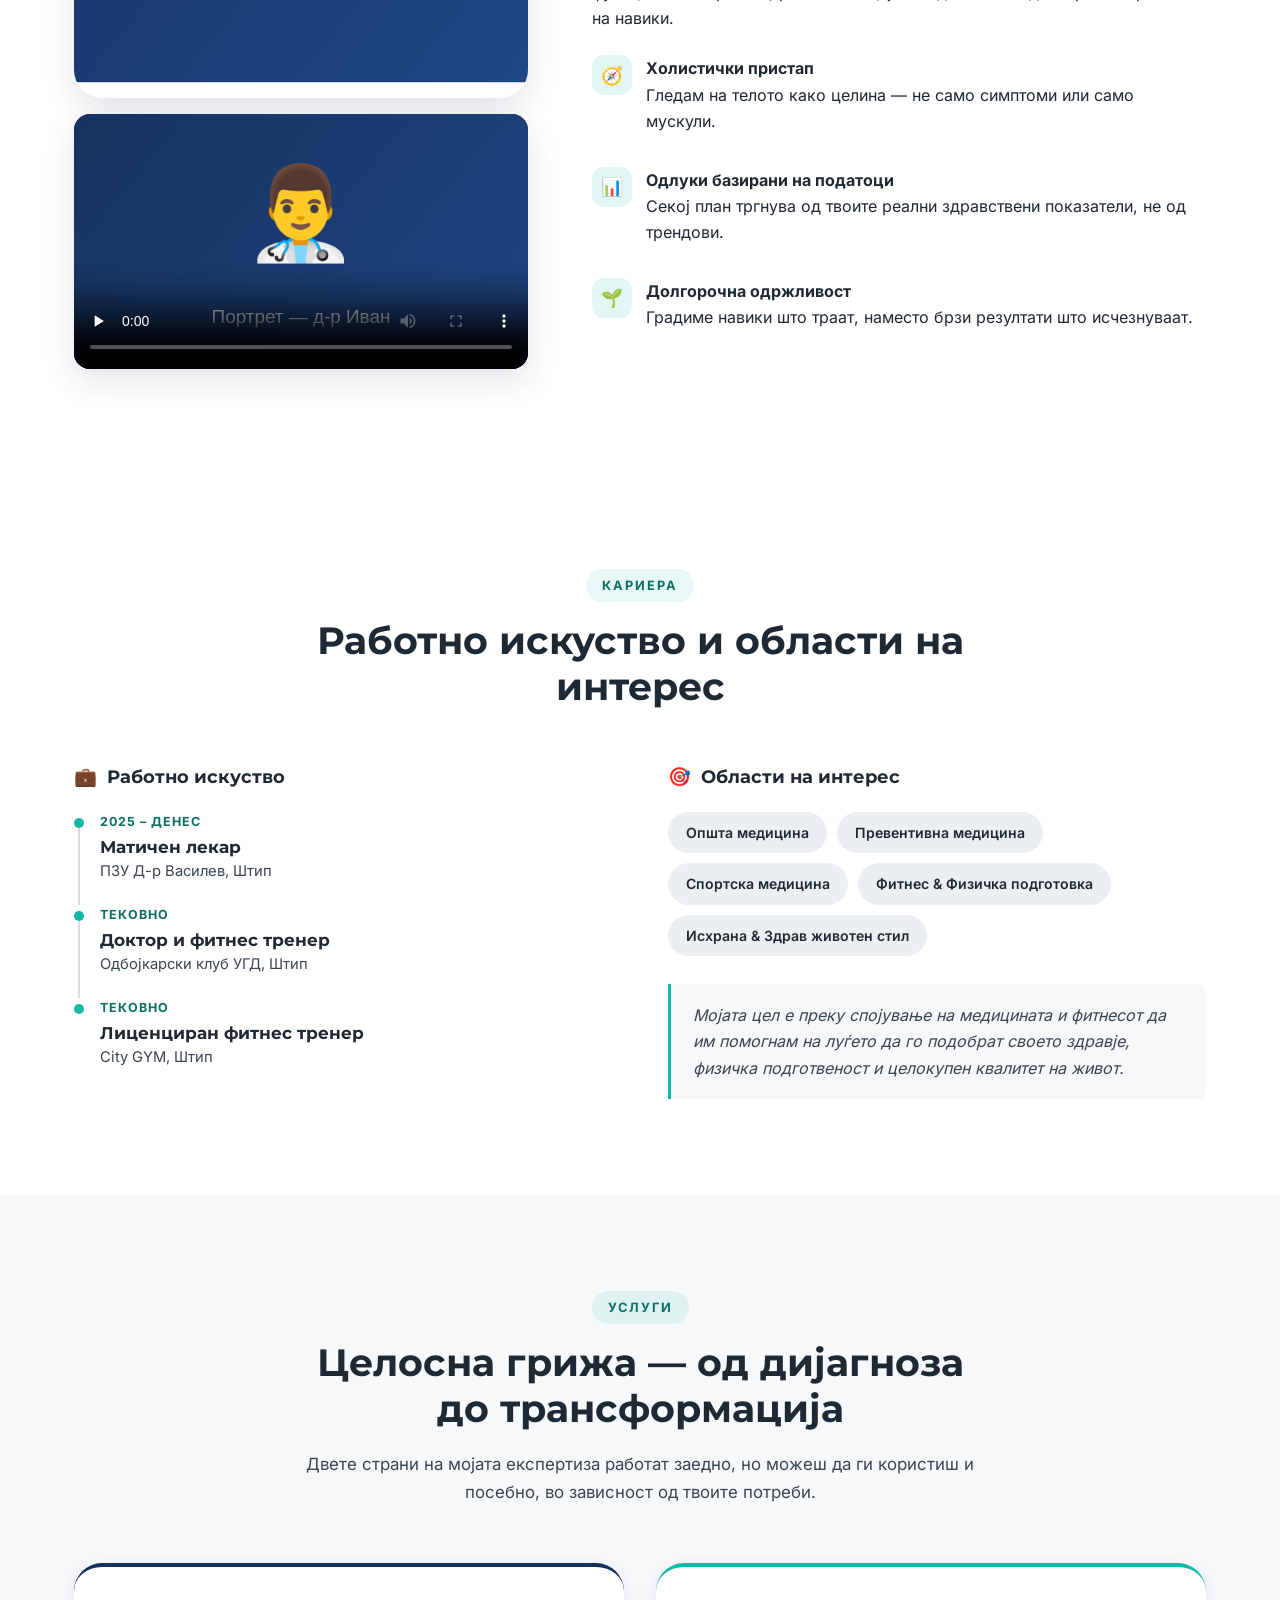
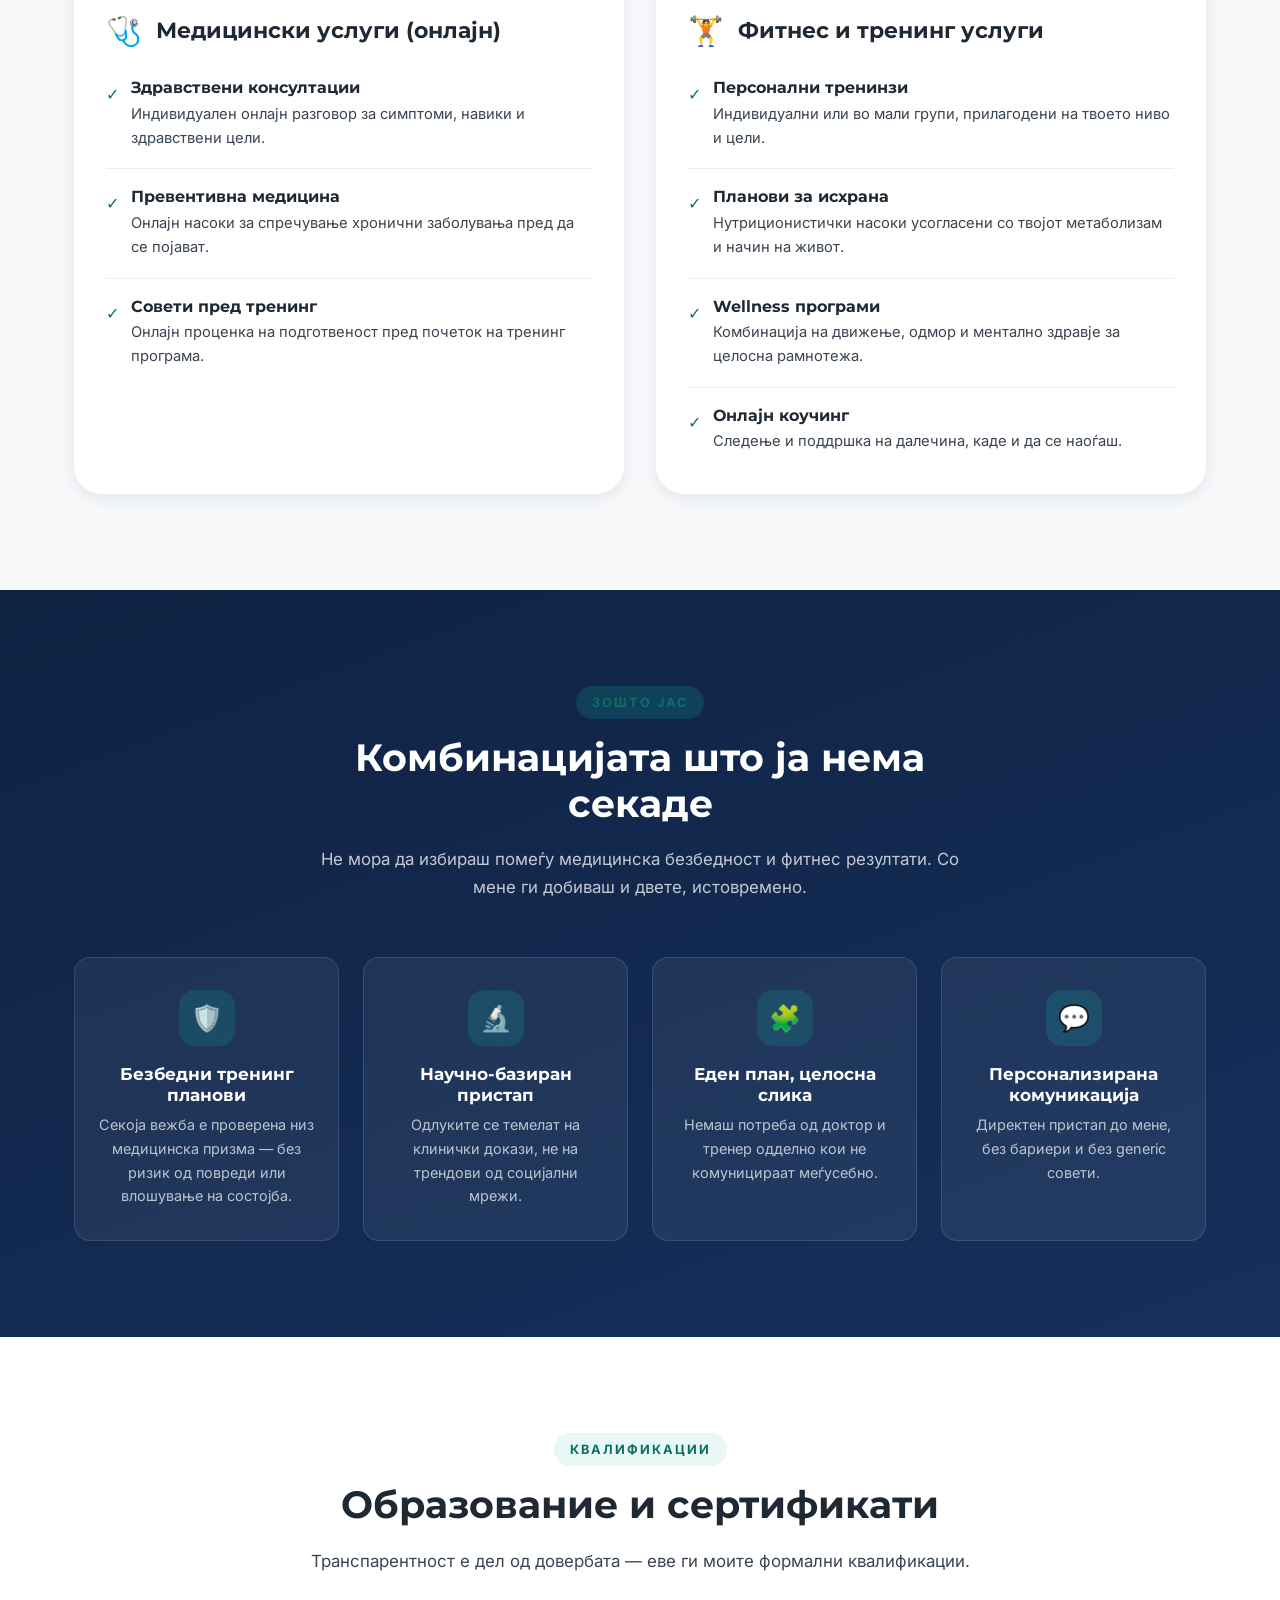
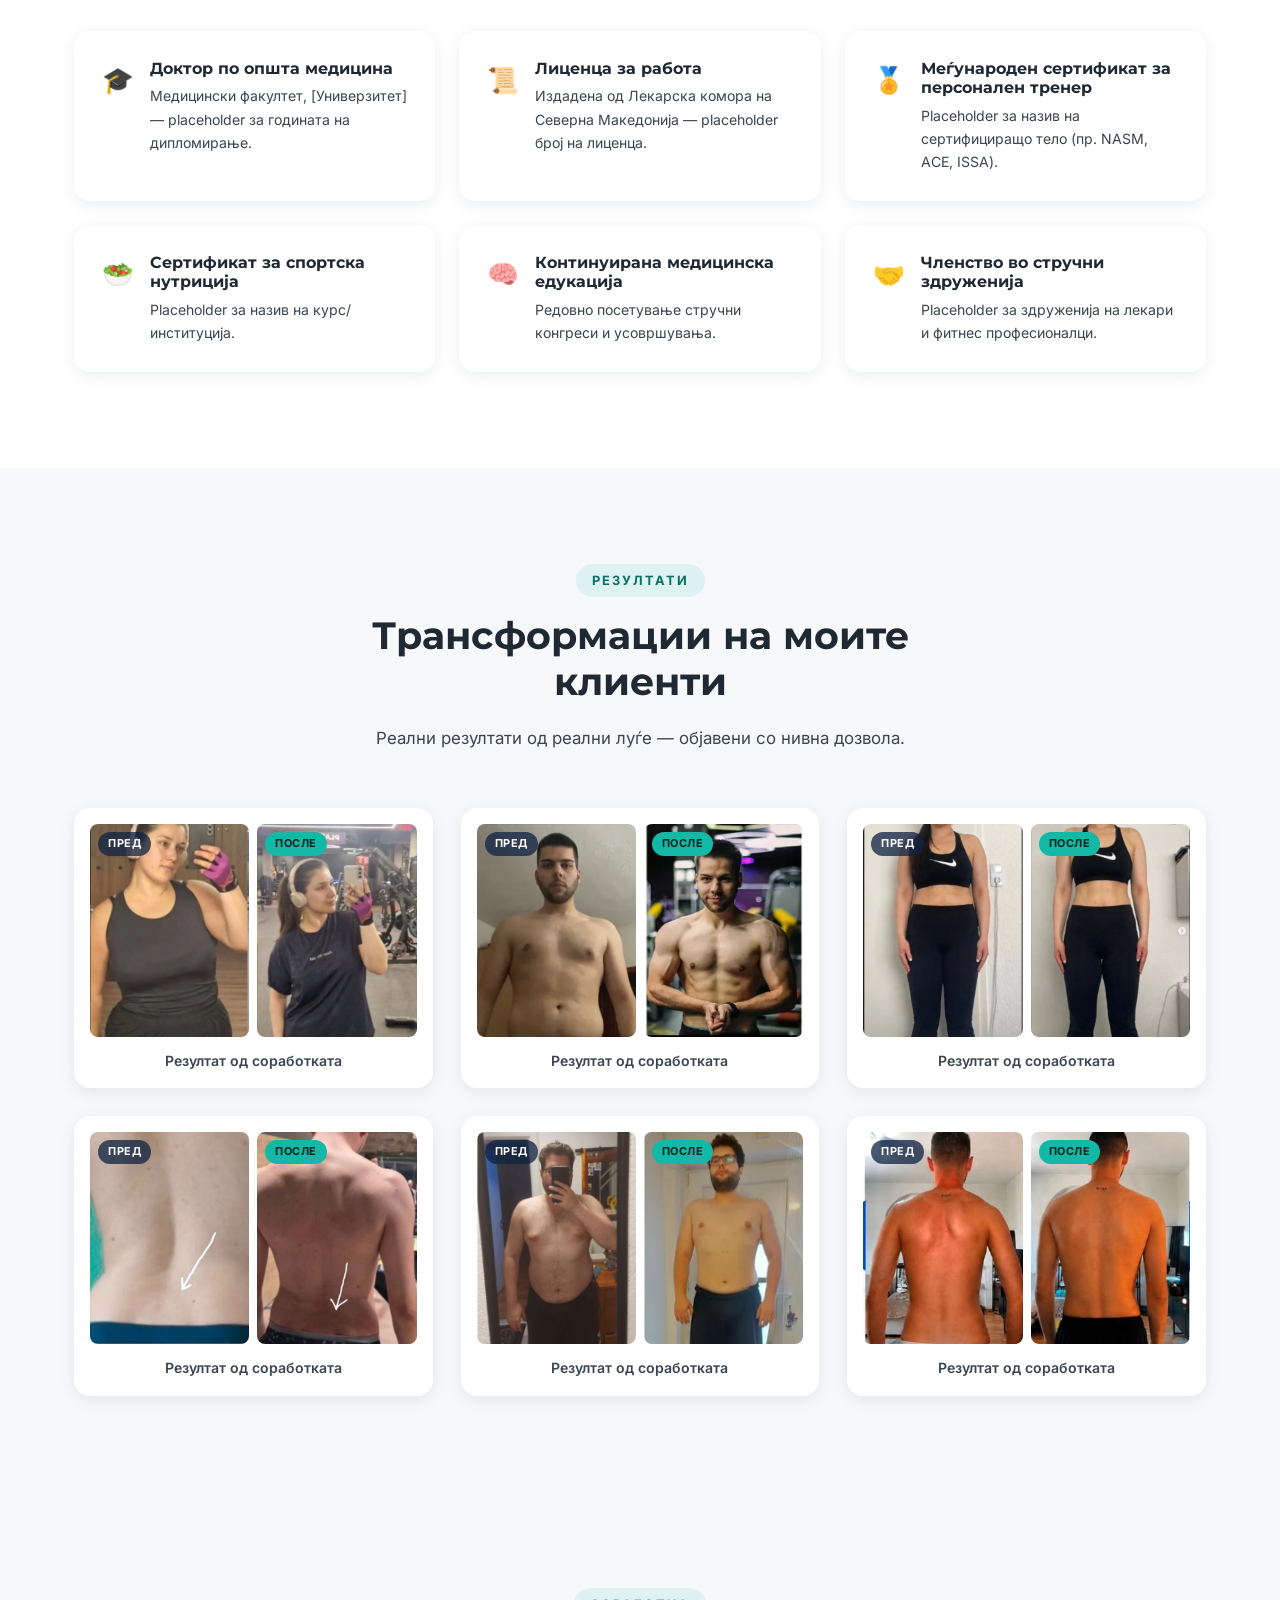
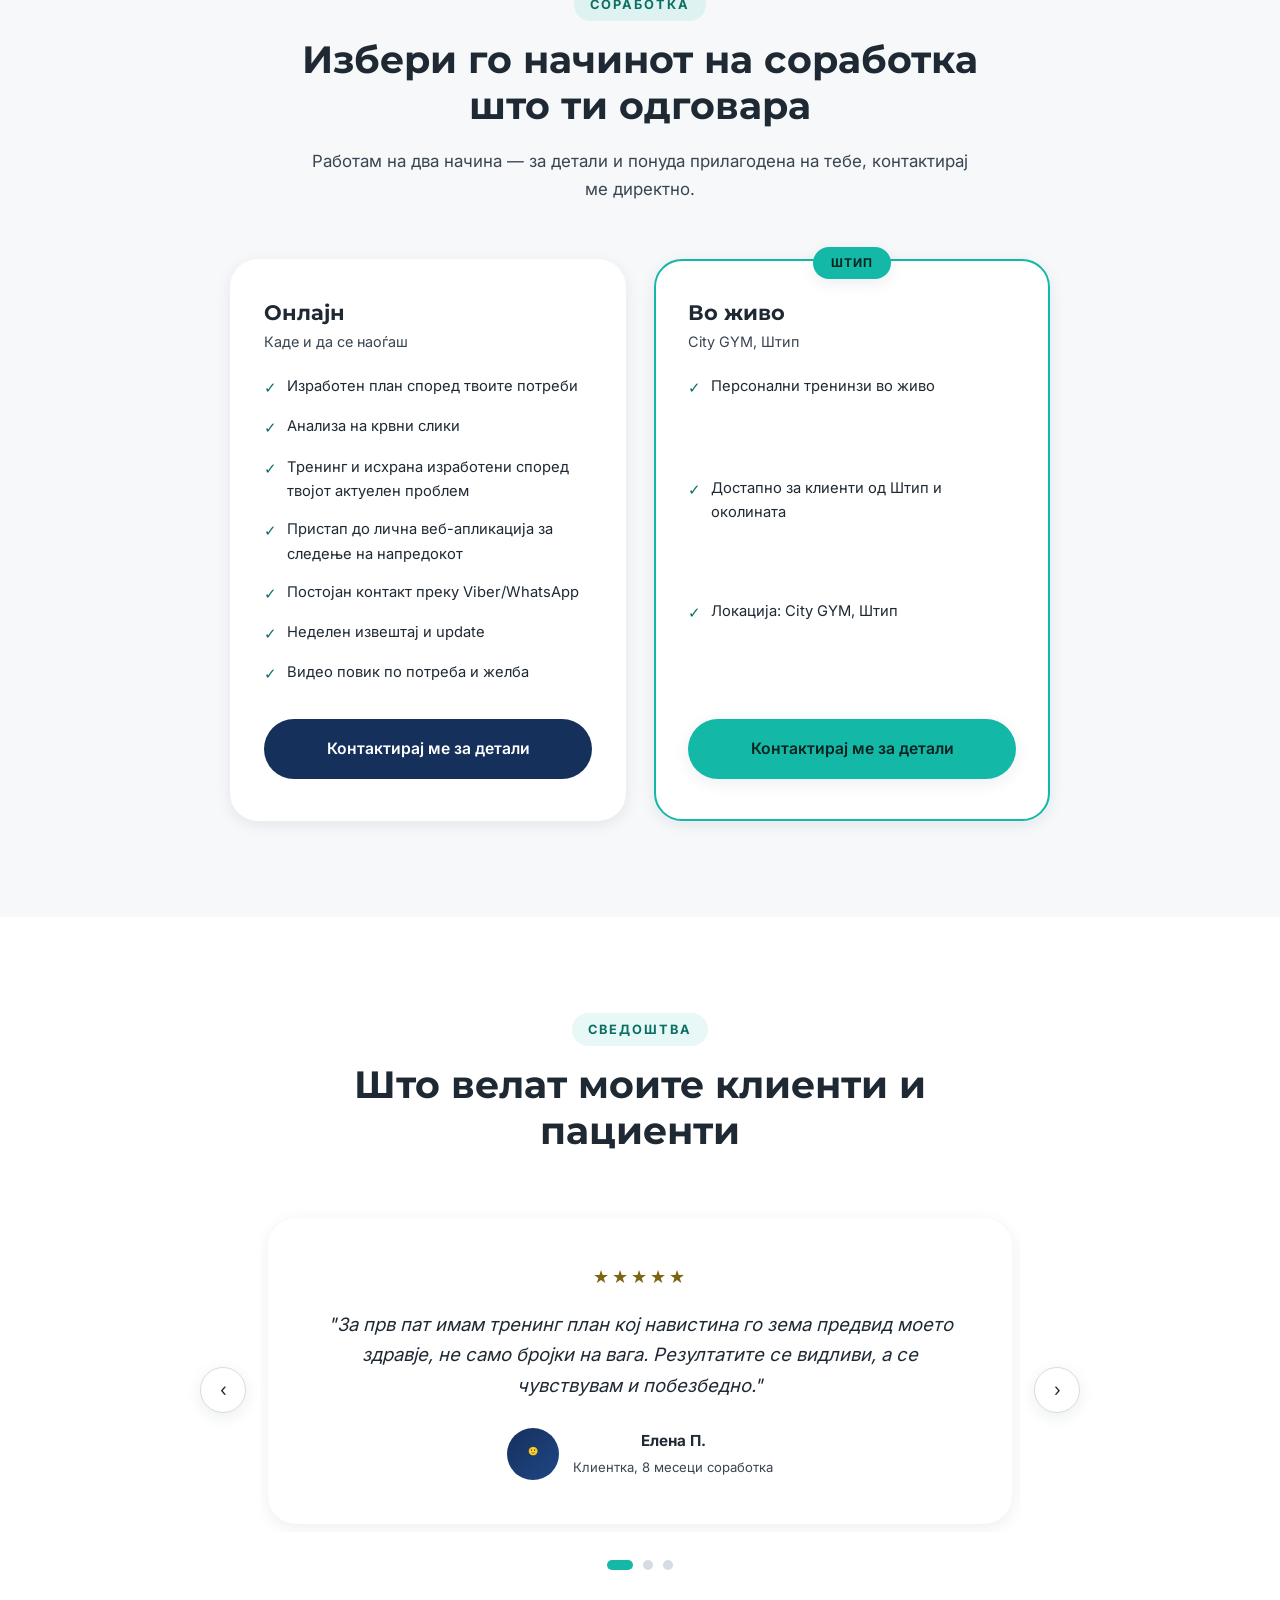
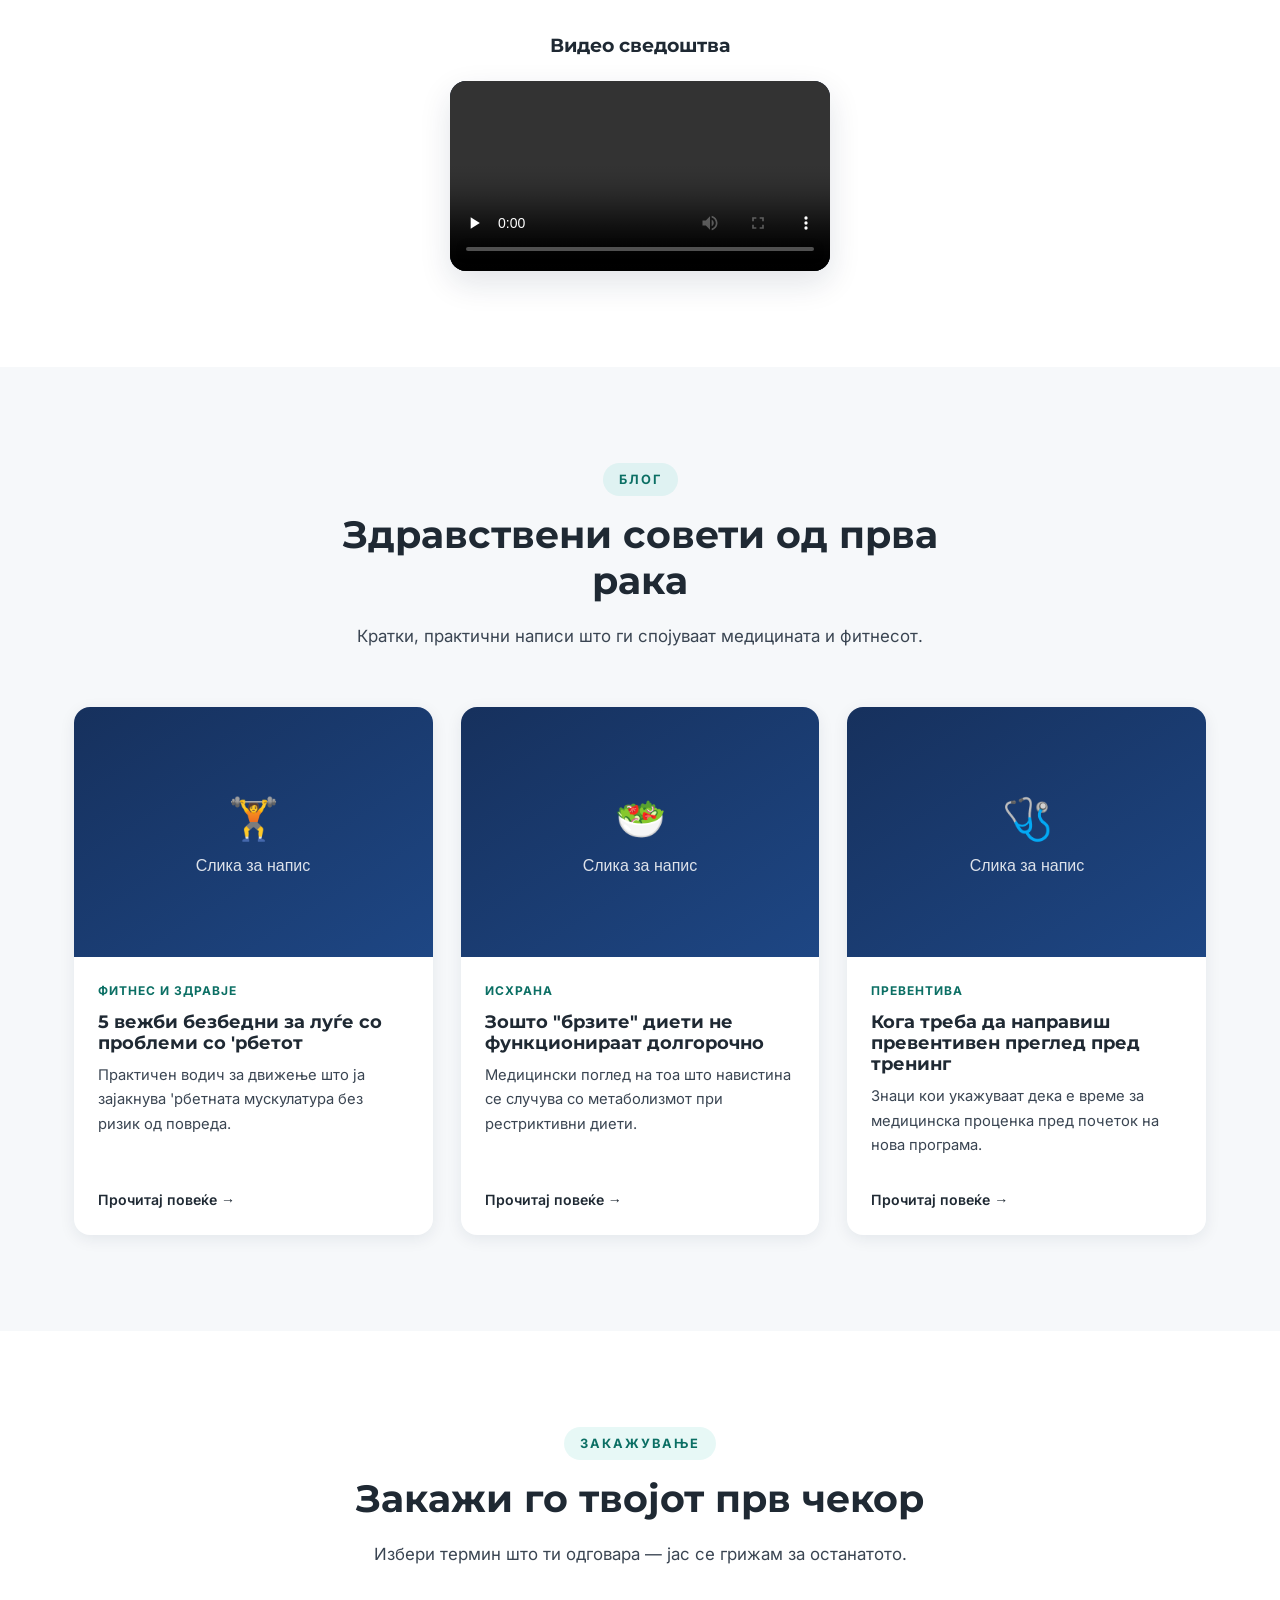
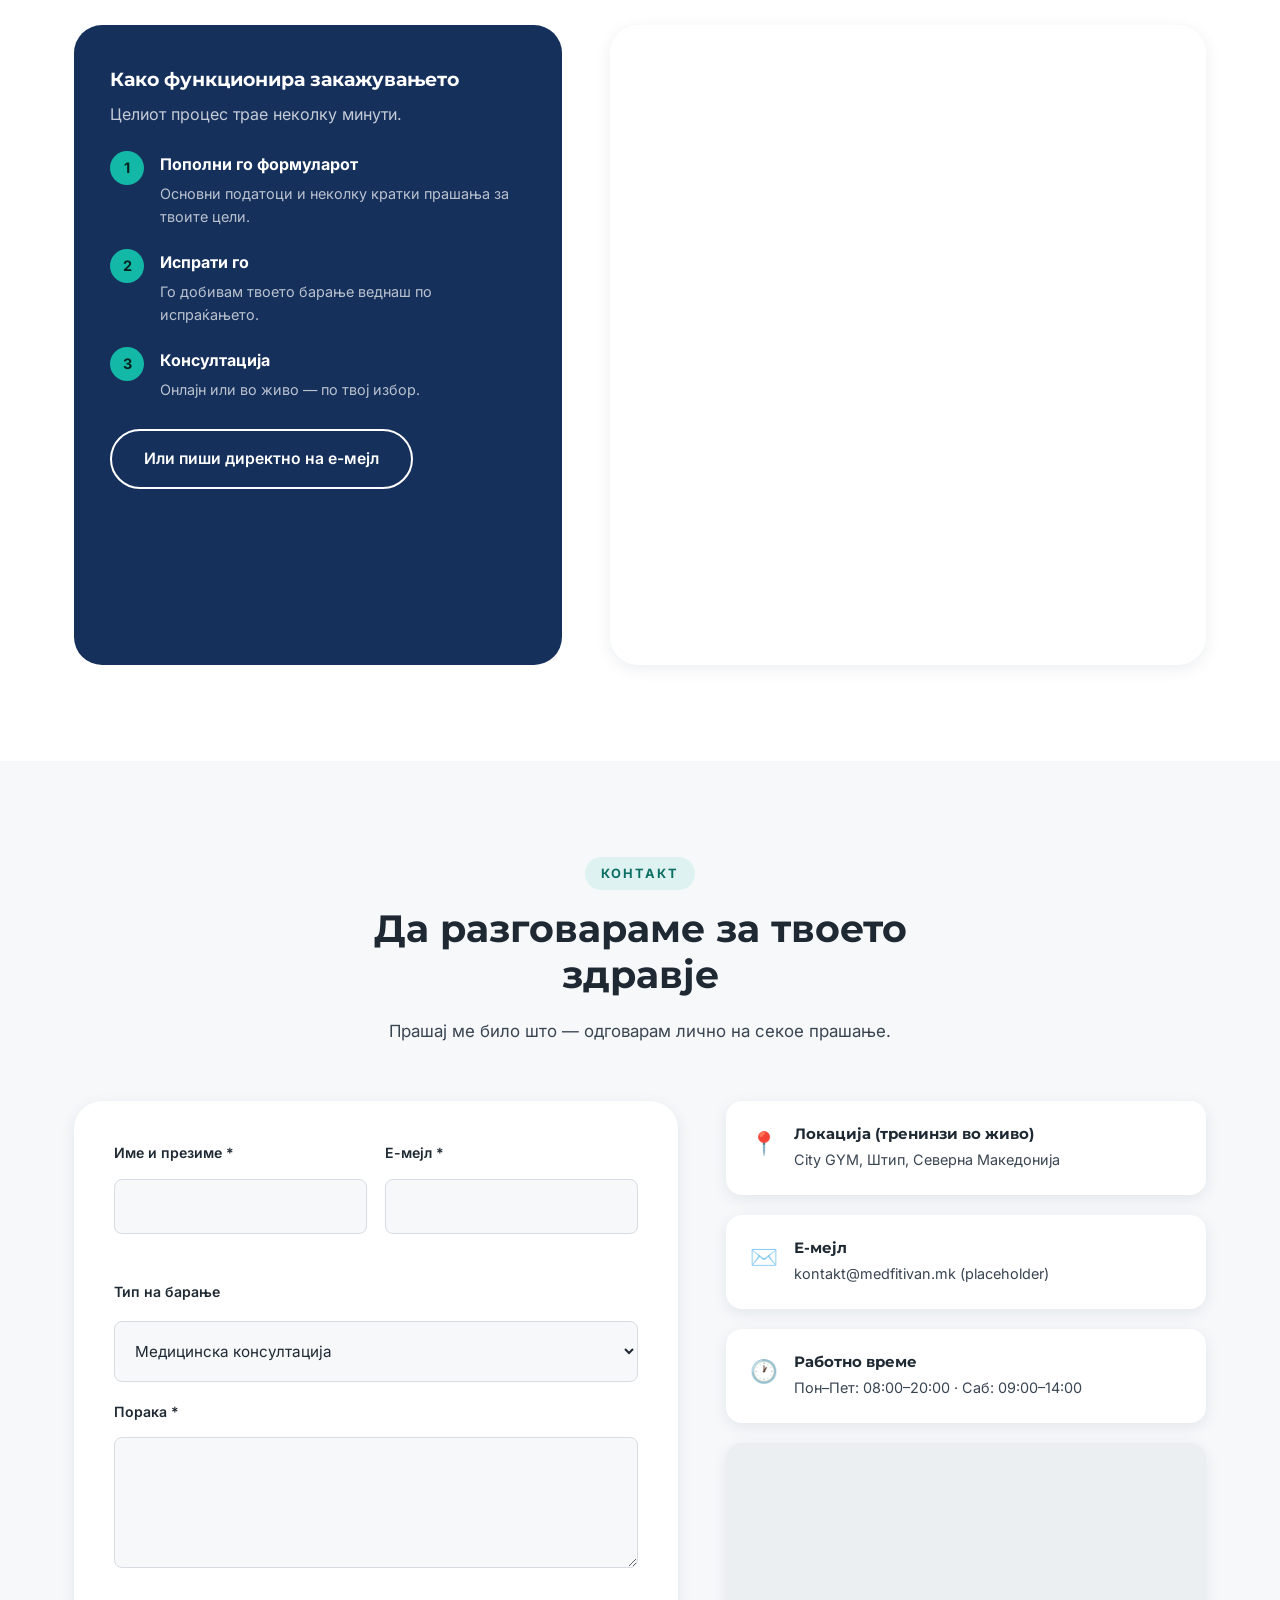
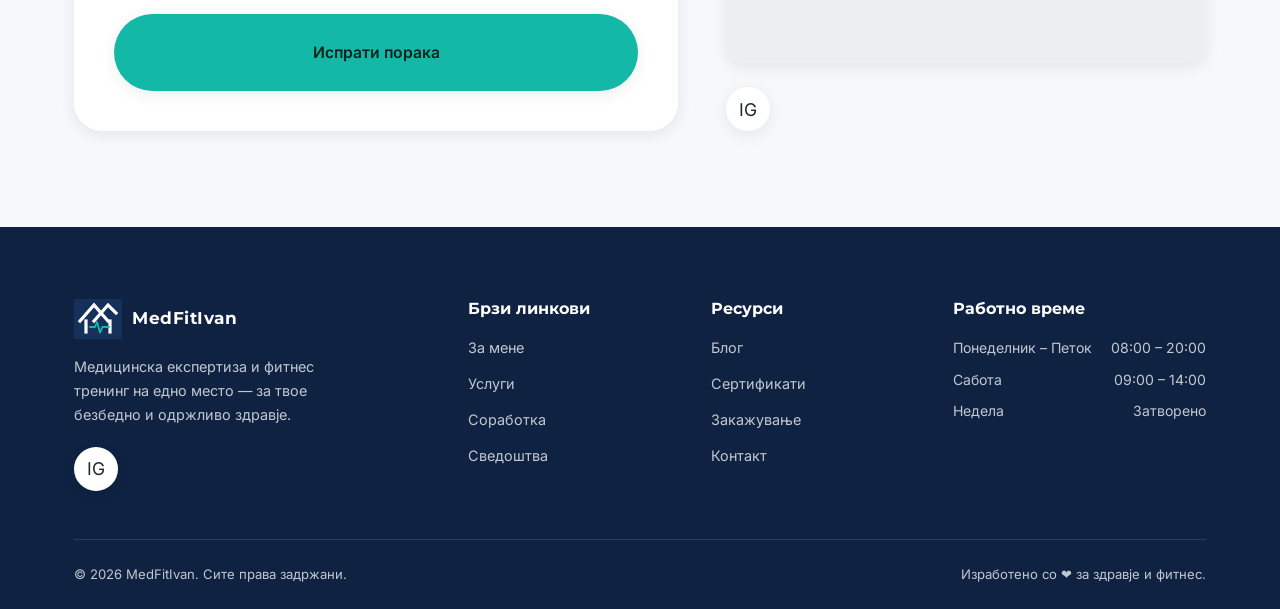
==== commit 7ad27bc6: "Reduce video testimonials to 1 real slot (testimonial-1.mp4), ready to expand later" ====
--- a/index.html
+++ b/index.html
@@ -514,22 +514,14 @@
         <div class="testimonial-nav"></div>
       </div>
 
-      <!-- TODO: замени со вистински видео сведоштва од клиенти -->
+      <!-- Уште видео сведоштва подоцна: assets/video/testimonial-2.mp4, testimonial-3.mp4 итн. -->
       <div class="video-testimonials" data-reveal>
         <h3 class="video-testimonials-heading">Видео сведоштва</h3>
-        <div class="video-testimonials-grid">
-          <button class="video-placeholder" type="button" aria-label="Пушти видео сведоштво од Елена П.">
-            <span class="play-icon" aria-hidden="true">▶</span>
-            <span class="video-caption">Елена П.</span>
-          </button>
-          <button class="video-placeholder" type="button" aria-label="Пушти видео сведоштво од Марко Т.">
-            <span class="play-icon" aria-hidden="true">▶</span>
-            <span class="video-caption">Марко Т.</span>
-          </button>
-          <button class="video-placeholder" type="button" aria-label="Пушти видео сведоштво од Ана С.">
-            <span class="play-icon" aria-hidden="true">▶</span>
-            <span class="video-caption">Ана С.</span>
-          </button>
+        <div class="video-testimonials-grid video-testimonials-grid--single">
+          <video class="testimonial-video" controls preload="none" aria-label="Видео сведоштво">
+            <source src="assets/video/testimonial-1.mp4" type="video/mp4">
+            Твојот прелистувач не поддржува репродукција на видео. <a href="assets/video/testimonial-1.mp4">Преземи го видеото</a>.
+          </video>
         </div>
       </div>
     </div>
--- a/css/style.css
+++ b/css/style.css
@@ -484,6 +484,8 @@
 .video-testimonials { margin-top: 64px; text-align: center; }
 .video-testimonials-heading { font-size: 1.2rem; margin-bottom: 24px; }
 .video-testimonials-grid { display: grid; grid-template-columns: repeat(3, 1fr); gap: 20px; max-width: 900px; margin: 0 auto; }
+.video-testimonials-grid--single { grid-template-columns: 1fr; max-width: 380px; }
+.testimonial-video { width: 100%; height: auto; border-radius: var(--radius-m); box-shadow: var(--shadow-m); background: var(--navy-900); display: block; }
 
 /* ---------- Blog ---------- */
 .blog-grid { display: grid; grid-template-columns: repeat(3, 1fr); gap: 28px; }
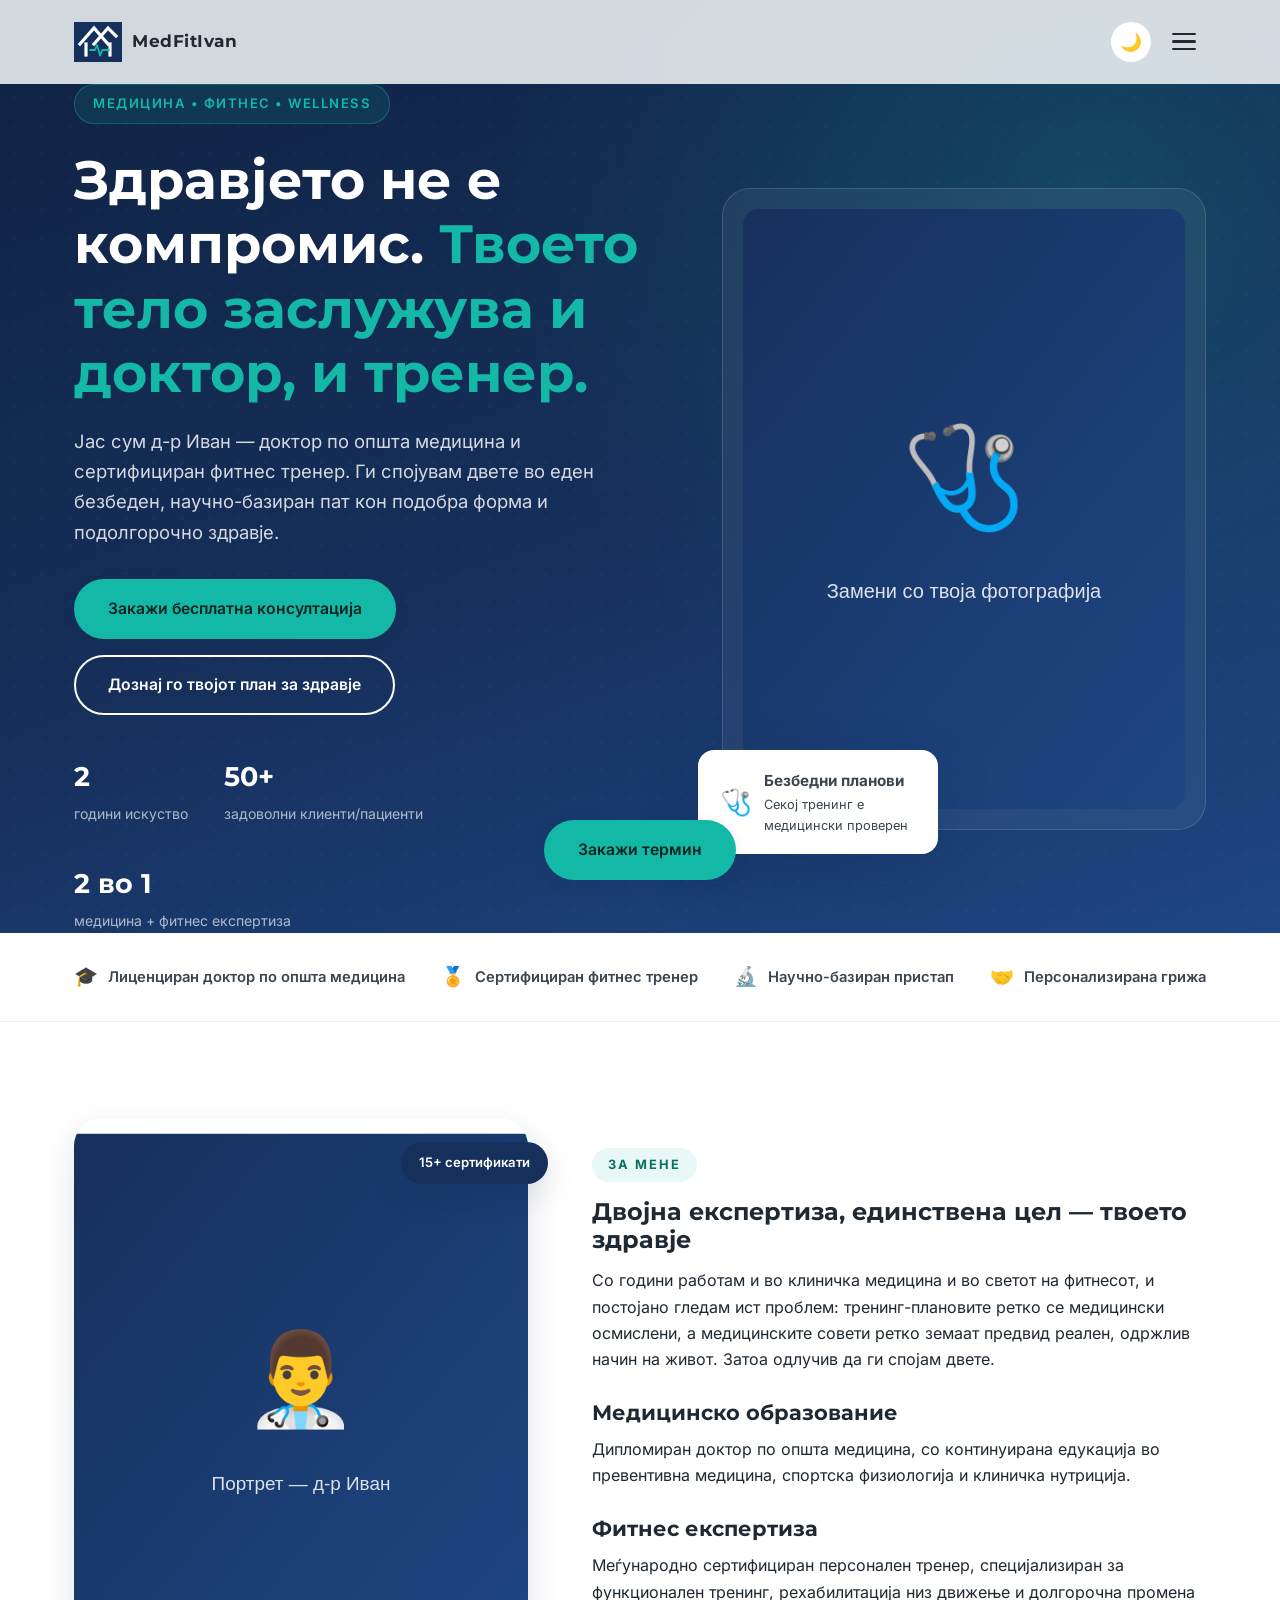
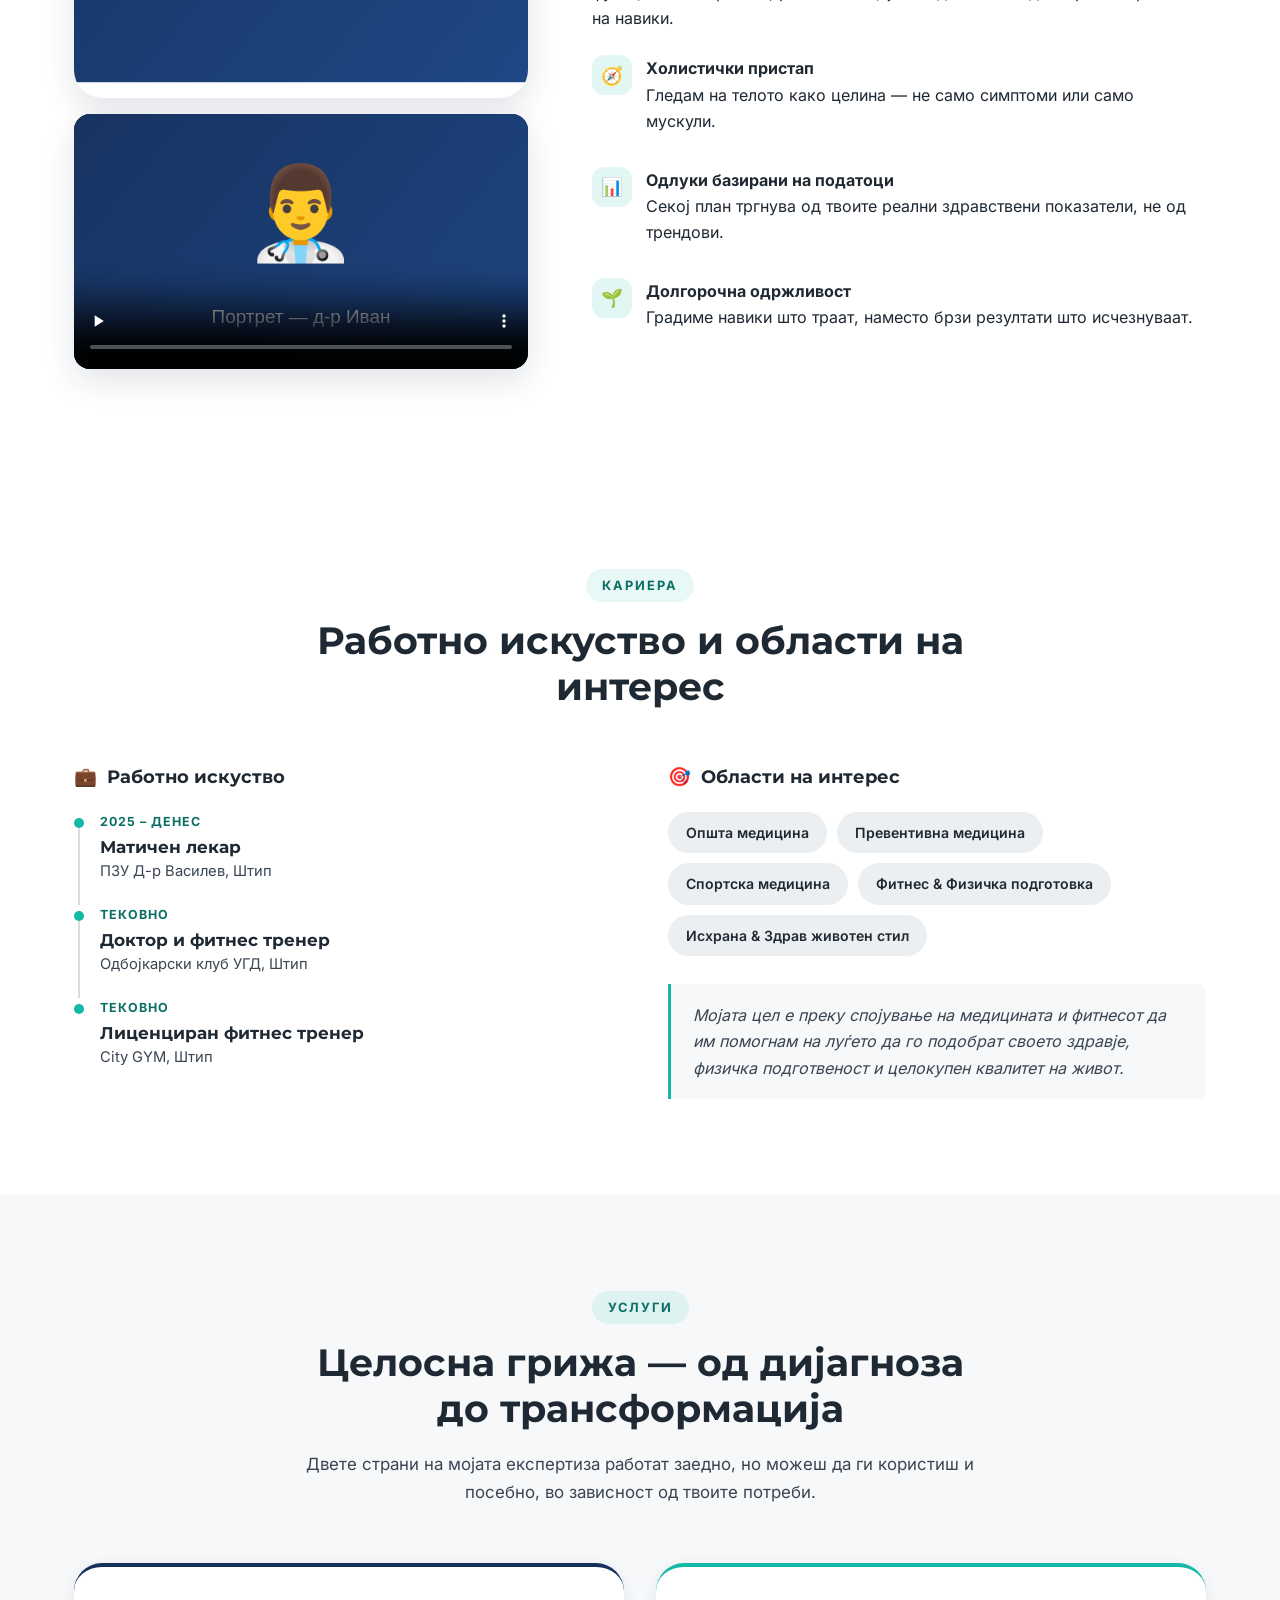
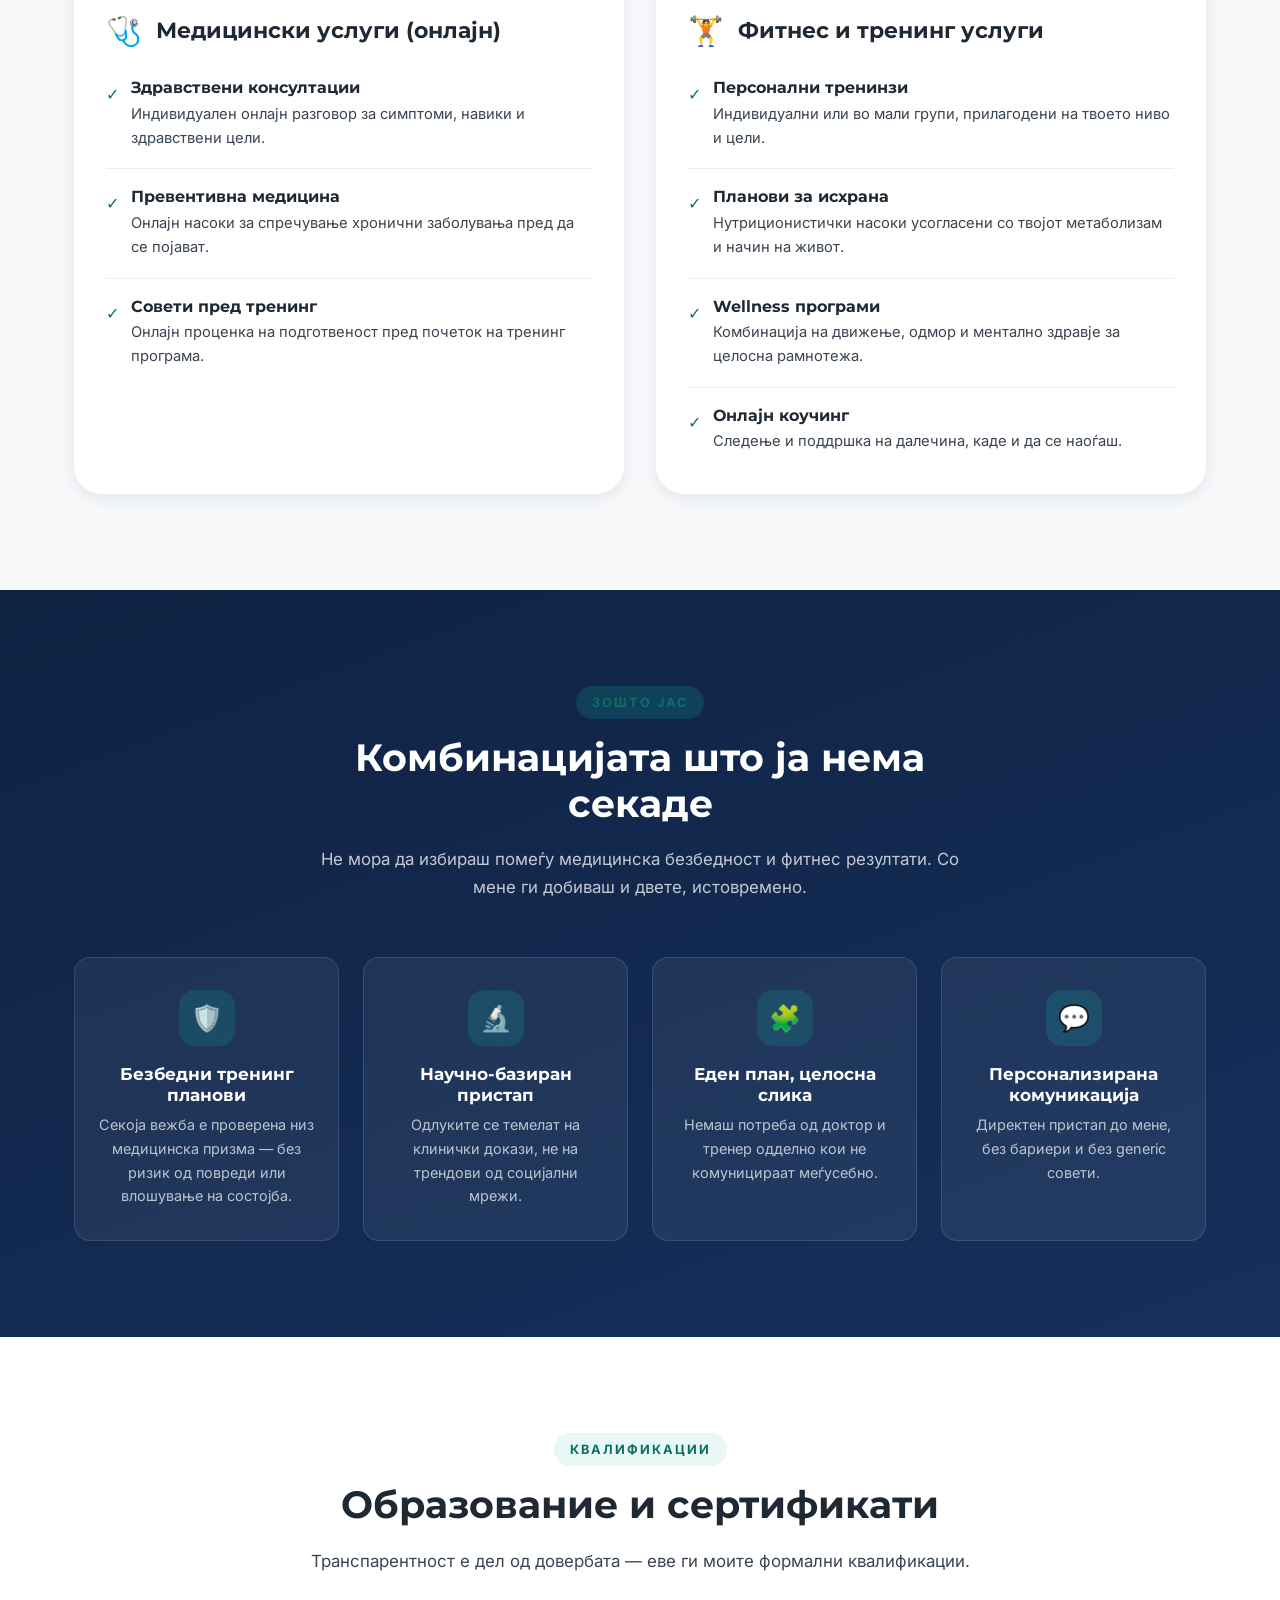
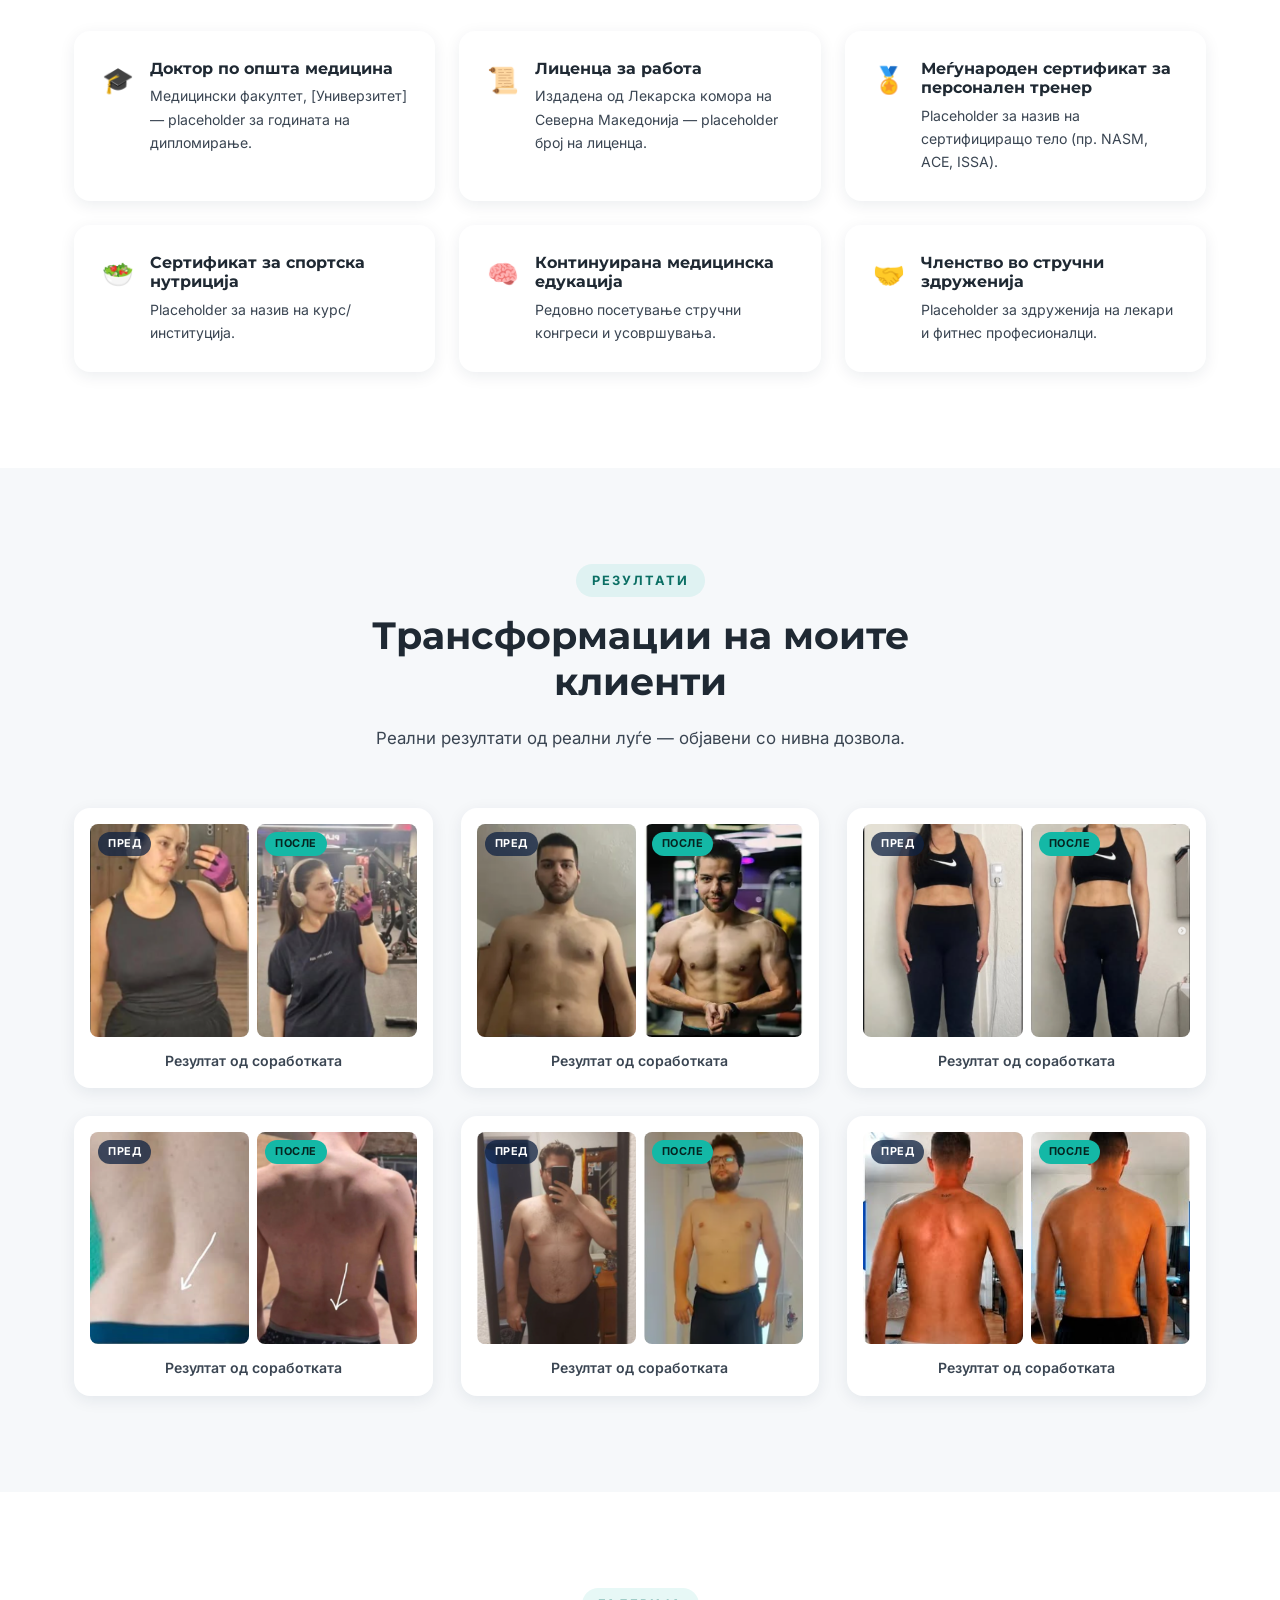
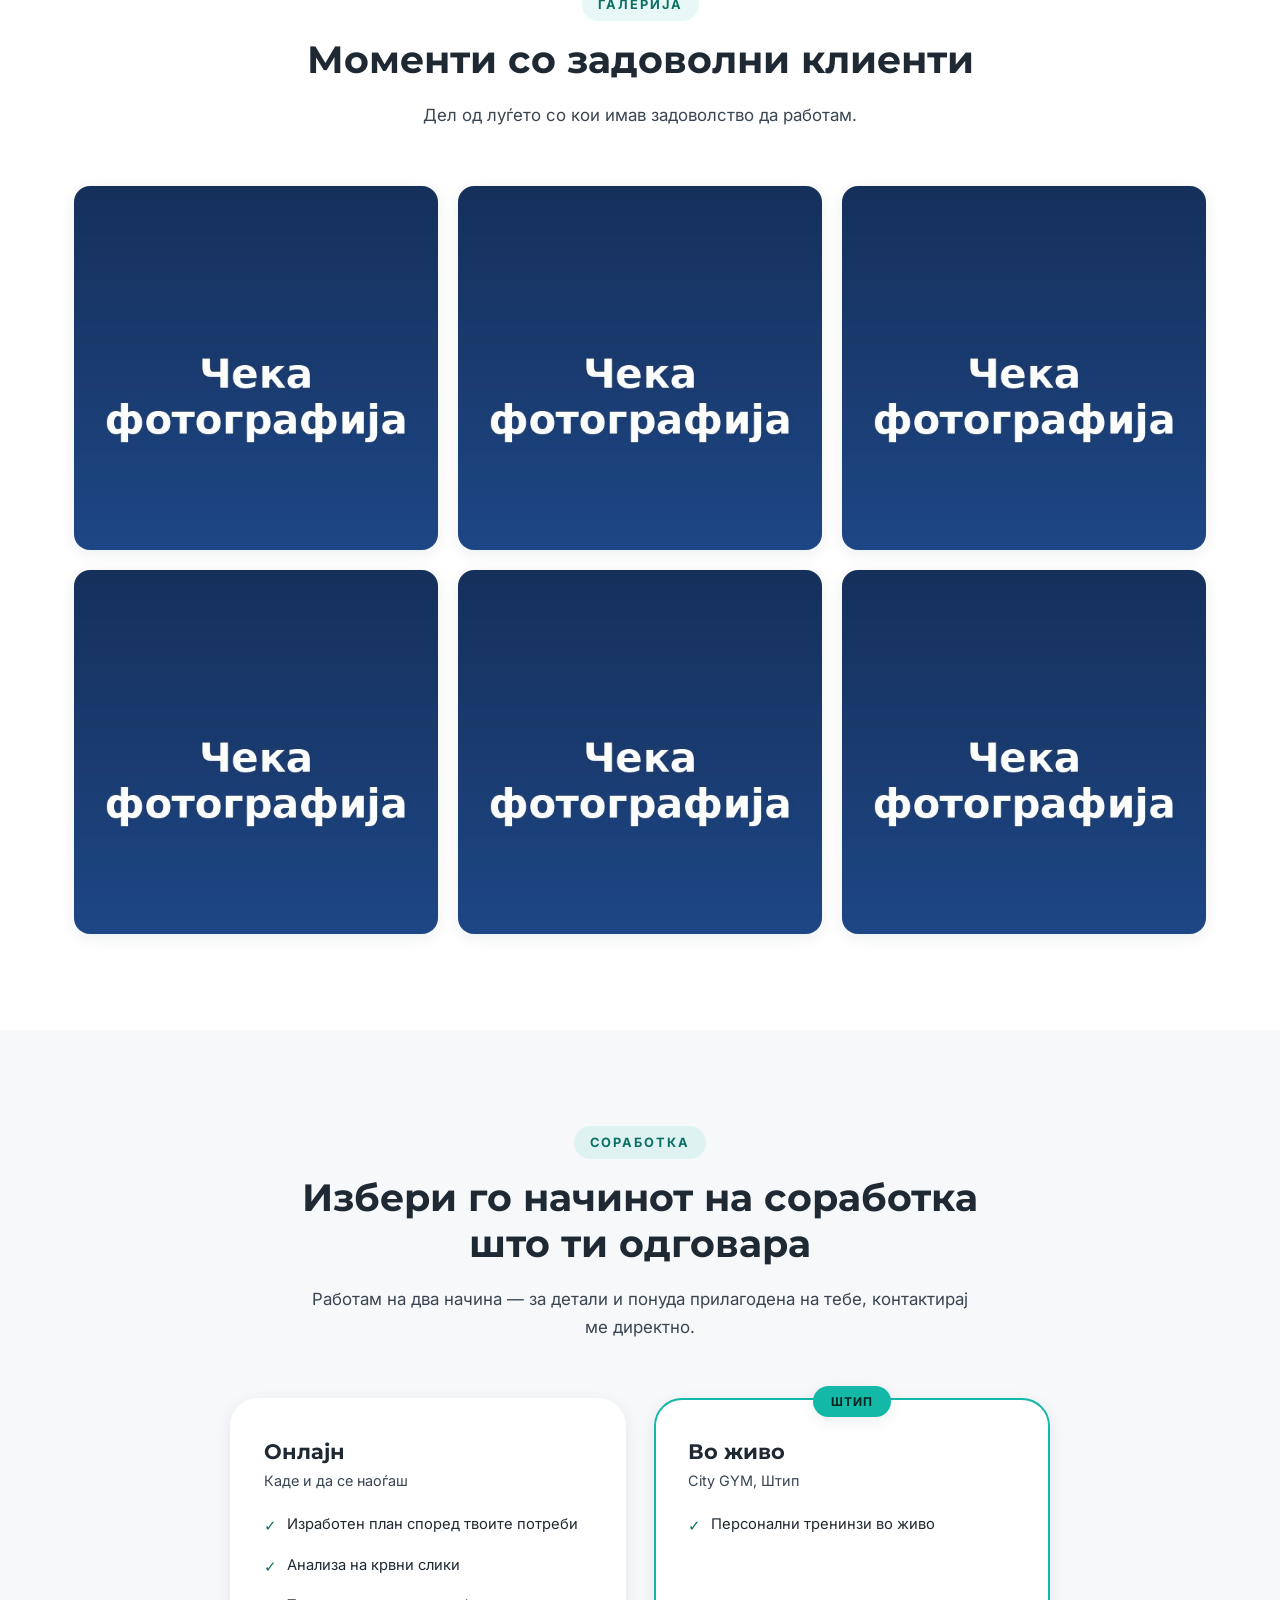
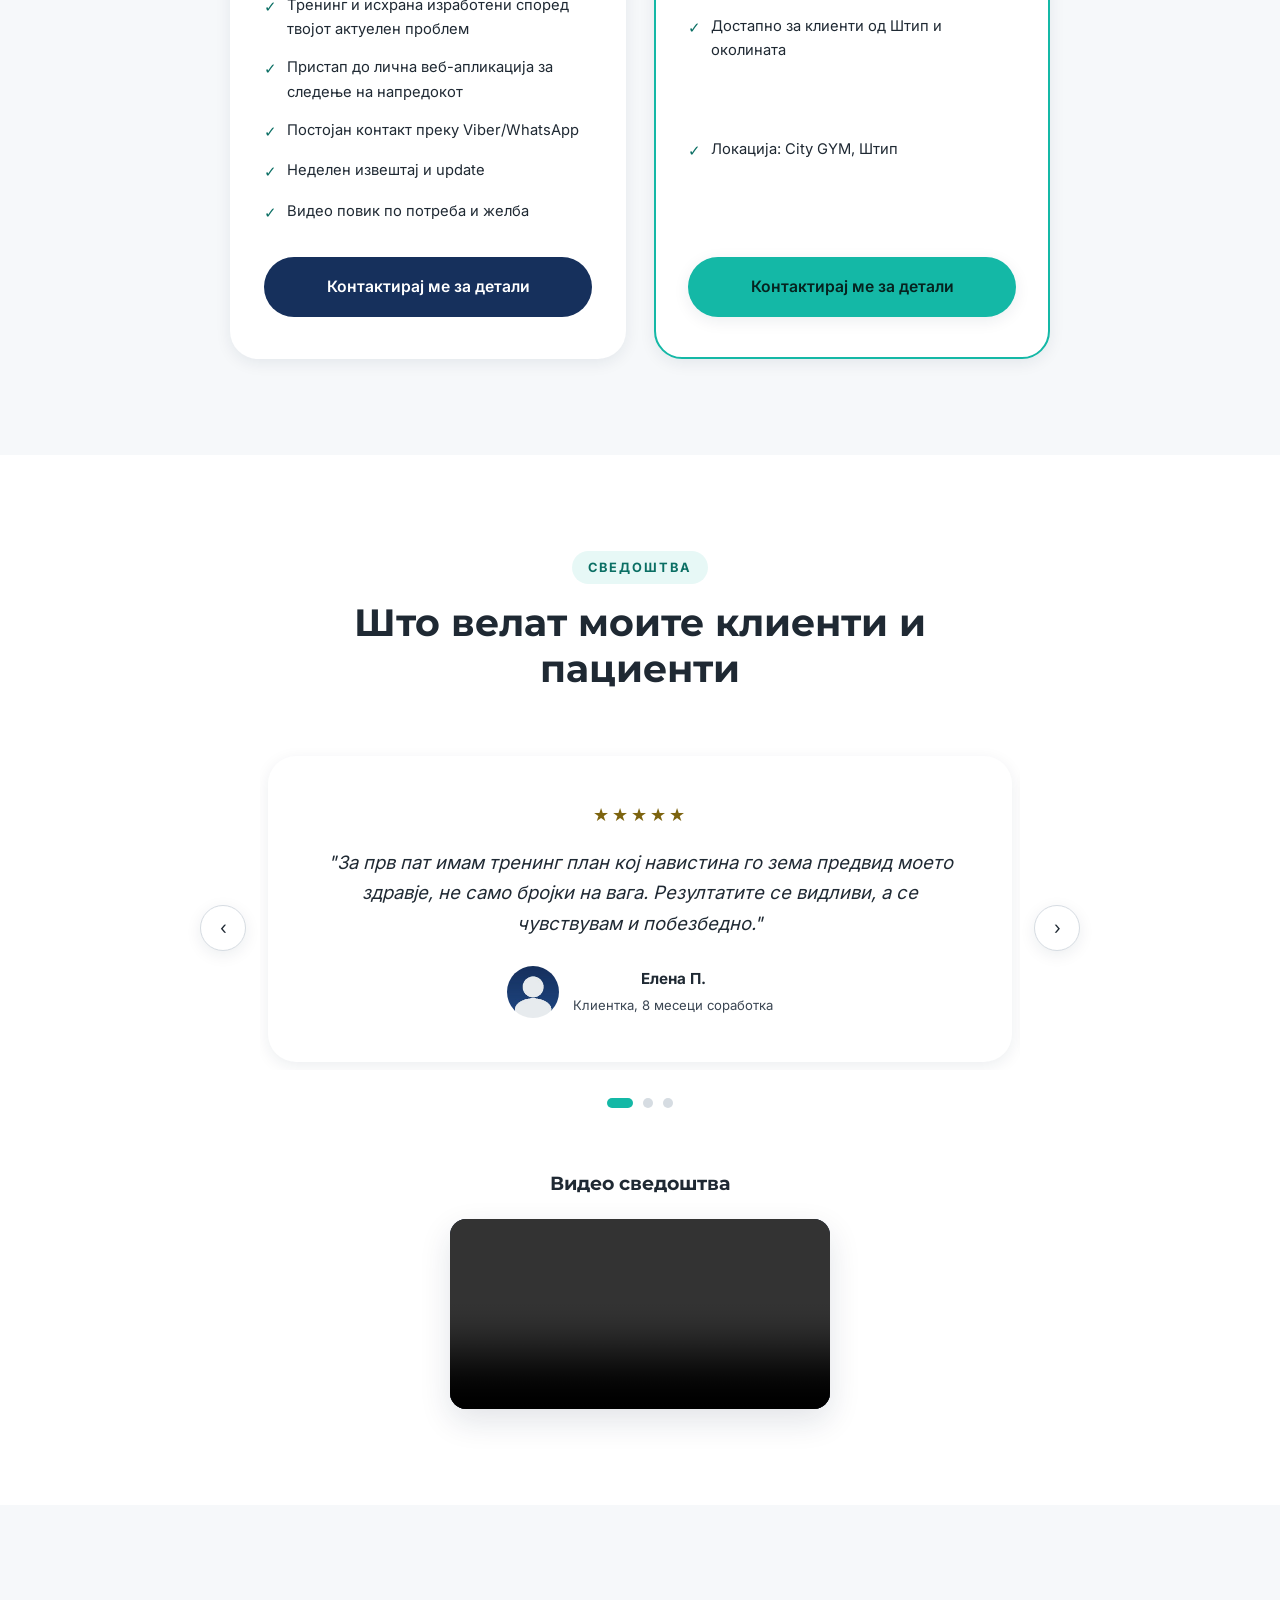
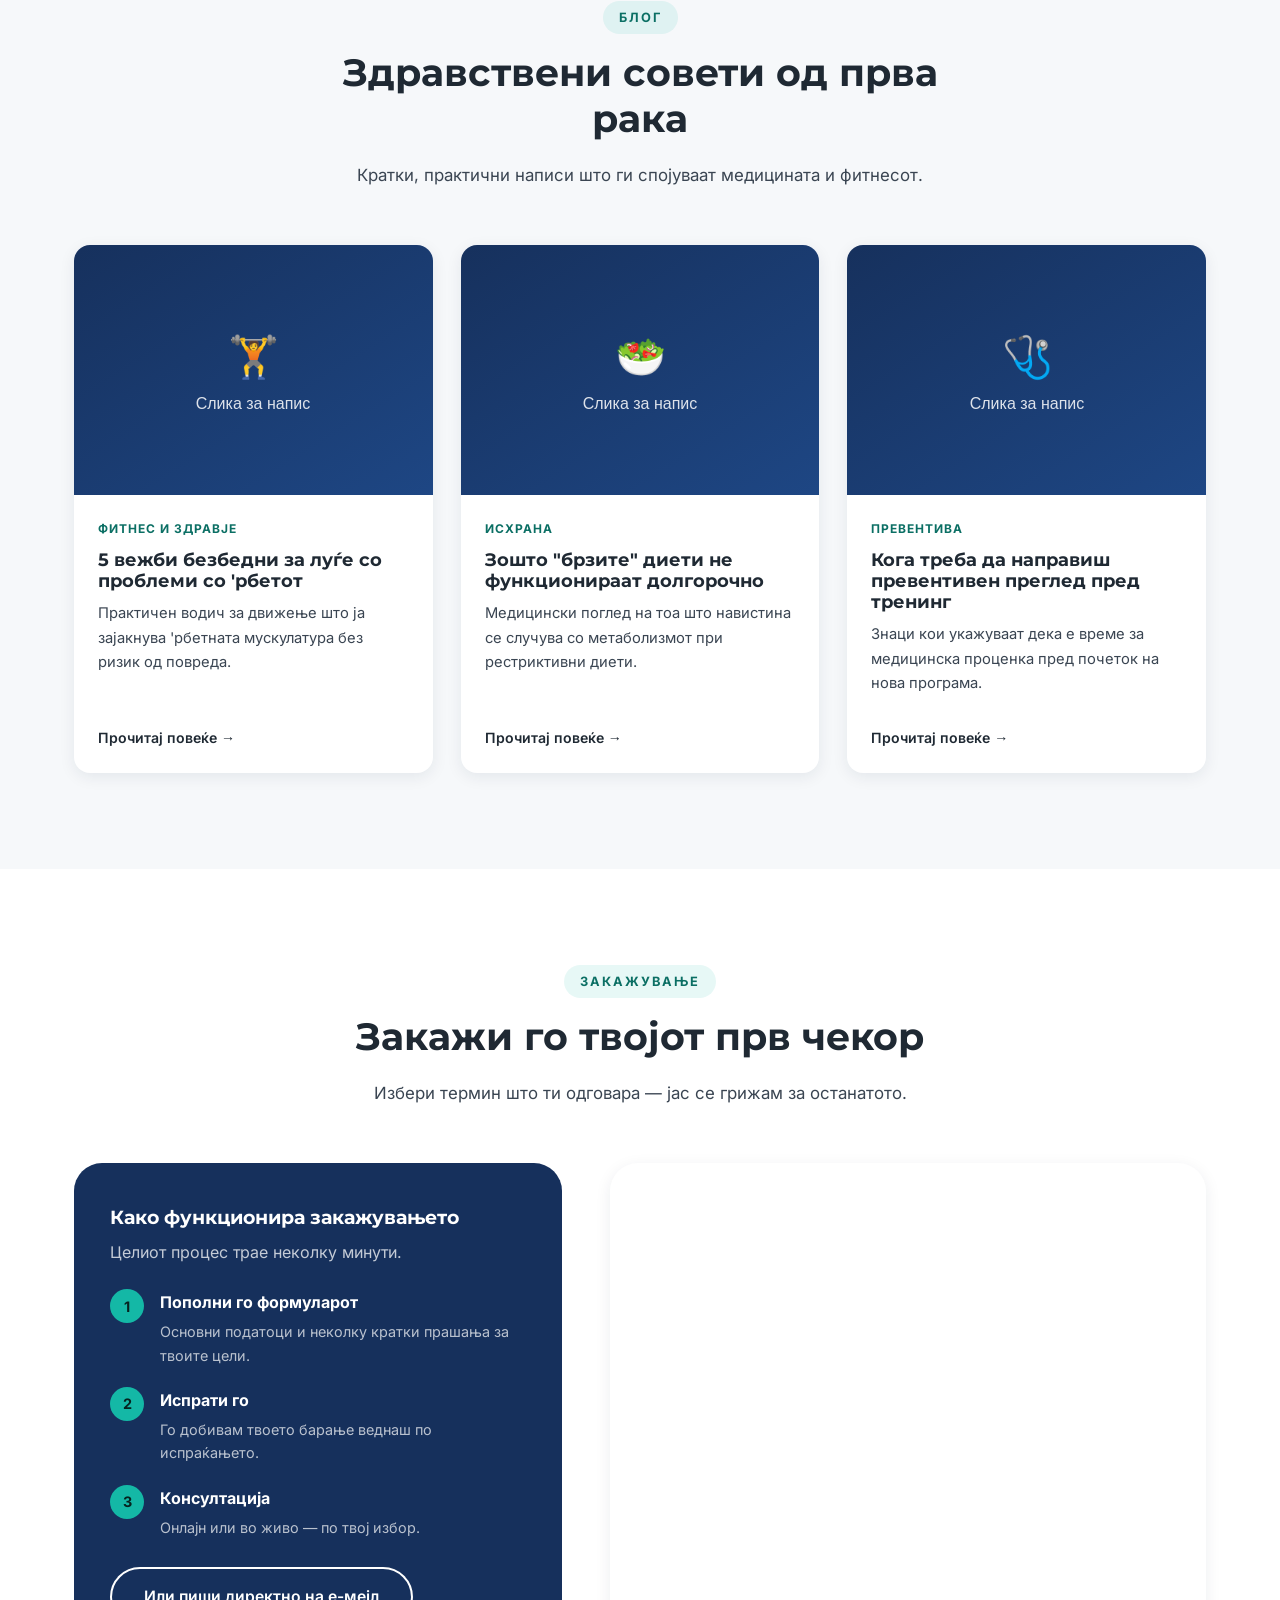
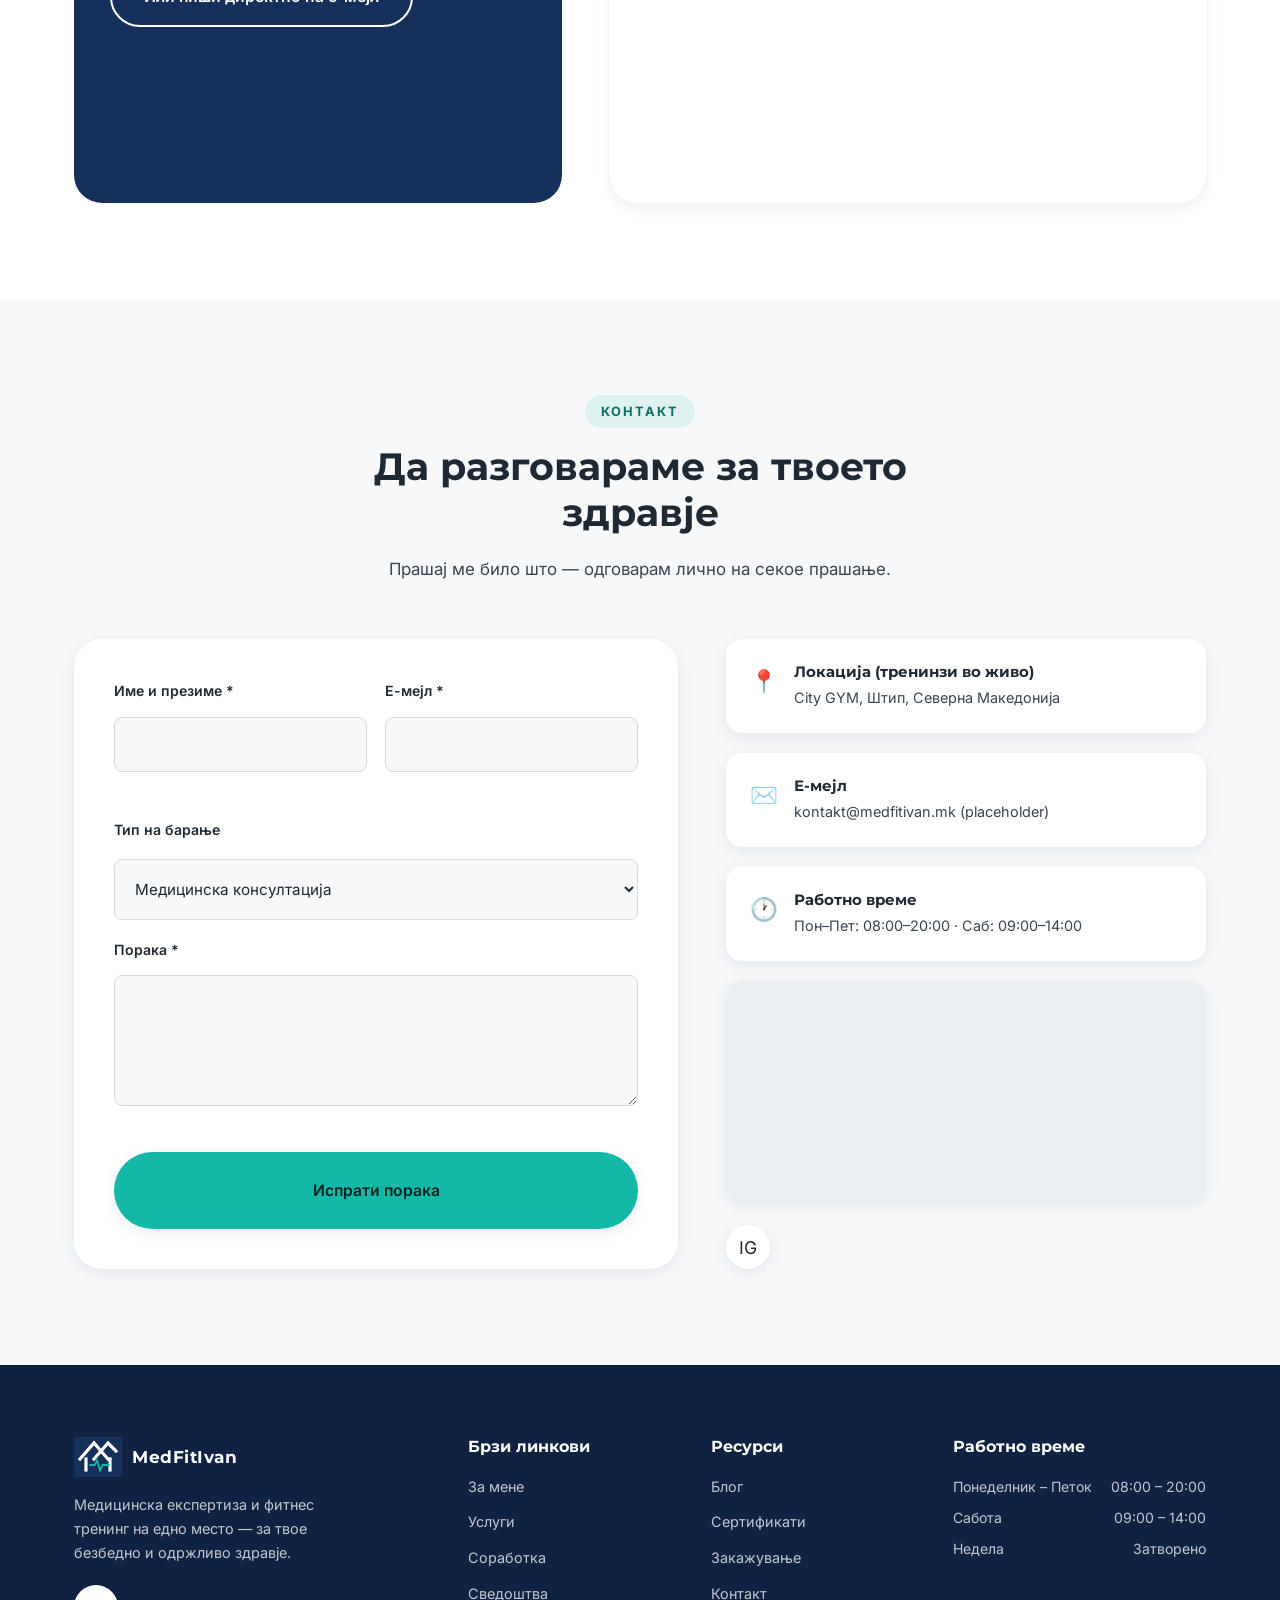
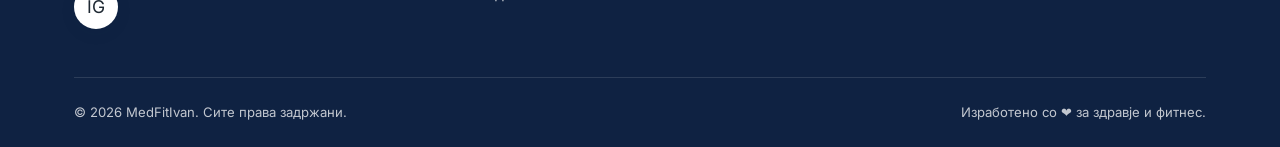
==== commit e1332b22: "Add client gallery section and switch testimonial avatars to real photos - New "Галерија" section (6" ====
--- a/index.html
+++ b/index.html
@@ -427,6 +427,26 @@
     </div>
   </section>
 
+  <!-- ============ ГАЛЕРИЈА ============ -->
+  <section class="section section--alt" id="gallery">
+    <div class="container">
+      <div class="section-head" data-reveal>
+        <span class="section-tag">Галерија</span>
+        <h2>Моменти со задоволни клиенти</h2>
+        <p>Дел од луѓето со кои имав задоволство да работам.</p>
+      </div>
+      <!-- TODO: замени со вистински слики (assets/img/gallery-1.jpg ... gallery-6.jpg) -->
+      <div class="gallery-grid">
+        <div class="gallery-item" data-reveal><img src="assets/img/gallery-1.jpg" alt="Задоволен клиент 1" loading="lazy" width="500" height="500"></div>
+        <div class="gallery-item" data-reveal><img src="assets/img/gallery-2.jpg" alt="Задоволен клиент 2" loading="lazy" width="500" height="500"></div>
+        <div class="gallery-item" data-reveal><img src="assets/img/gallery-3.jpg" alt="Задоволен клиент 3" loading="lazy" width="500" height="500"></div>
+        <div class="gallery-item" data-reveal><img src="assets/img/gallery-4.jpg" alt="Задоволен клиент 4" loading="lazy" width="500" height="500"></div>
+        <div class="gallery-item" data-reveal><img src="assets/img/gallery-5.jpg" alt="Задоволен клиент 5" loading="lazy" width="500" height="500"></div>
+        <div class="gallery-item" data-reveal><img src="assets/img/gallery-6.jpg" alt="Задоволен клиент 6" loading="lazy" width="500" height="500"></div>
+      </div>
+    </div>
+  </section>
+
   <!-- ============ СОРАБОТКА ============ -->
   <section class="section" id="pricing">
     <div class="container">
@@ -483,7 +503,7 @@
                 <div class="testimonial-stars" aria-hidden="true">★★★★★</div>
                 <p class="testimonial-quote">"За прв пат имам тренинг план кој навистина го зема предвид моето здравје, не само бројки на вага. Резултатите се видливи, а се чувствувам и побезбедно."</p>
                 <div class="testimonial-person">
-                  <img src="assets/img/testimonial-1.svg" alt="" width="52" height="52" loading="lazy">
+                  <img src="assets/img/testimonial-1.jpg" alt="" width="52" height="52" loading="lazy">
                   <div><strong>Елена П.</strong><span>Клиентка, 8 месеци соработка</span></div>
                 </div>
               </div>
@@ -493,7 +513,7 @@
                 <div class="testimonial-stars" aria-hidden="true">★★★★★</div>
                 <p class="testimonial-quote">"Комбинацијата доктор + тренер направи огромна разлика. Добив медицински совет и тренинг план во иста средба — заштеда на време и нерви."</p>
                 <div class="testimonial-person">
-                  <img src="assets/img/testimonial-2.svg" alt="" width="52" height="52" loading="lazy">
+                  <img src="assets/img/testimonial-2.jpg" alt="" width="52" height="52" loading="lazy">
                   <div><strong>Марко Т.</strong><span>Пациент, превентивна програма</span></div>
                 </div>
               </div>
@@ -503,7 +523,7 @@
                 <div class="testimonial-stars" aria-hidden="true">★★★★★</div>
                 <p class="testimonial-quote">"Онлајн коучингот ми овозможи да тренирам безбедно и покрај хроничен проблем со грбот. Професионализам на највисоко ниво."</p>
                 <div class="testimonial-person">
-                  <img src="assets/img/testimonial-3.svg" alt="" width="52" height="52" loading="lazy">
+                  <img src="assets/img/testimonial-3.jpg" alt="" width="52" height="52" loading="lazy">
                   <div><strong>Ана С.</strong><span>Онлајн клиентка</span></div>
                 </div>
               </div>
--- a/css/style.css
+++ b/css/style.css
@@ -421,6 +421,12 @@
 .transformation-tag--after { background: var(--accent); color: #06231f; }
 .transformation-card figcaption { text-align: center; margin-top: 12px; font-size: 0.88rem; color: var(--charcoal-soft); font-weight: 600; }
 
+/* ---------- Gallery ---------- */
+.gallery-grid { display: grid; grid-template-columns: repeat(3, 1fr); gap: 20px; }
+.gallery-item { border-radius: var(--radius-m); overflow: hidden; box-shadow: var(--shadow-s); aspect-ratio: 1 / 1; transition: transform var(--transition), box-shadow var(--transition); }
+.gallery-item:hover { transform: scale(1.03); box-shadow: var(--shadow-m); }
+.gallery-item img { width: 100%; height: 100%; object-fit: cover; display: block; }
+
 /* ---------- Pricing ---------- */
 .pricing-grid { display: grid; grid-template-columns: repeat(3, 1fr); gap: 28px; align-items: stretch; }
 .pricing-grid--two { grid-template-columns: repeat(2, 1fr); max-width: 820px; margin: 0 auto; }
@@ -598,6 +604,7 @@
   .why-grid { grid-template-columns: repeat(2, 1fr); }
   .credentials-grid { grid-template-columns: repeat(2, 1fr); }
   .transformation-grid { grid-template-columns: repeat(2, 1fr); }
+  .gallery-grid { grid-template-columns: repeat(2, 1fr); }
   .pricing-grid { grid-template-columns: repeat(2, 1fr); }
   .blog-grid { grid-template-columns: repeat(2, 1fr); }
   .booking-wrap { grid-template-columns: 1fr; }
@@ -627,6 +634,7 @@
   .section { padding: 64px 0; }
   .credentials-grid { grid-template-columns: 1fr; }
   .transformation-grid { grid-template-columns: 1fr; }
+  .gallery-grid { grid-template-columns: 1fr; }
   .pricing-grid { grid-template-columns: 1fr; }
   .video-testimonials-grid { grid-template-columns: 1fr; }
   .blog-grid { grid-template-columns: 1fr; }
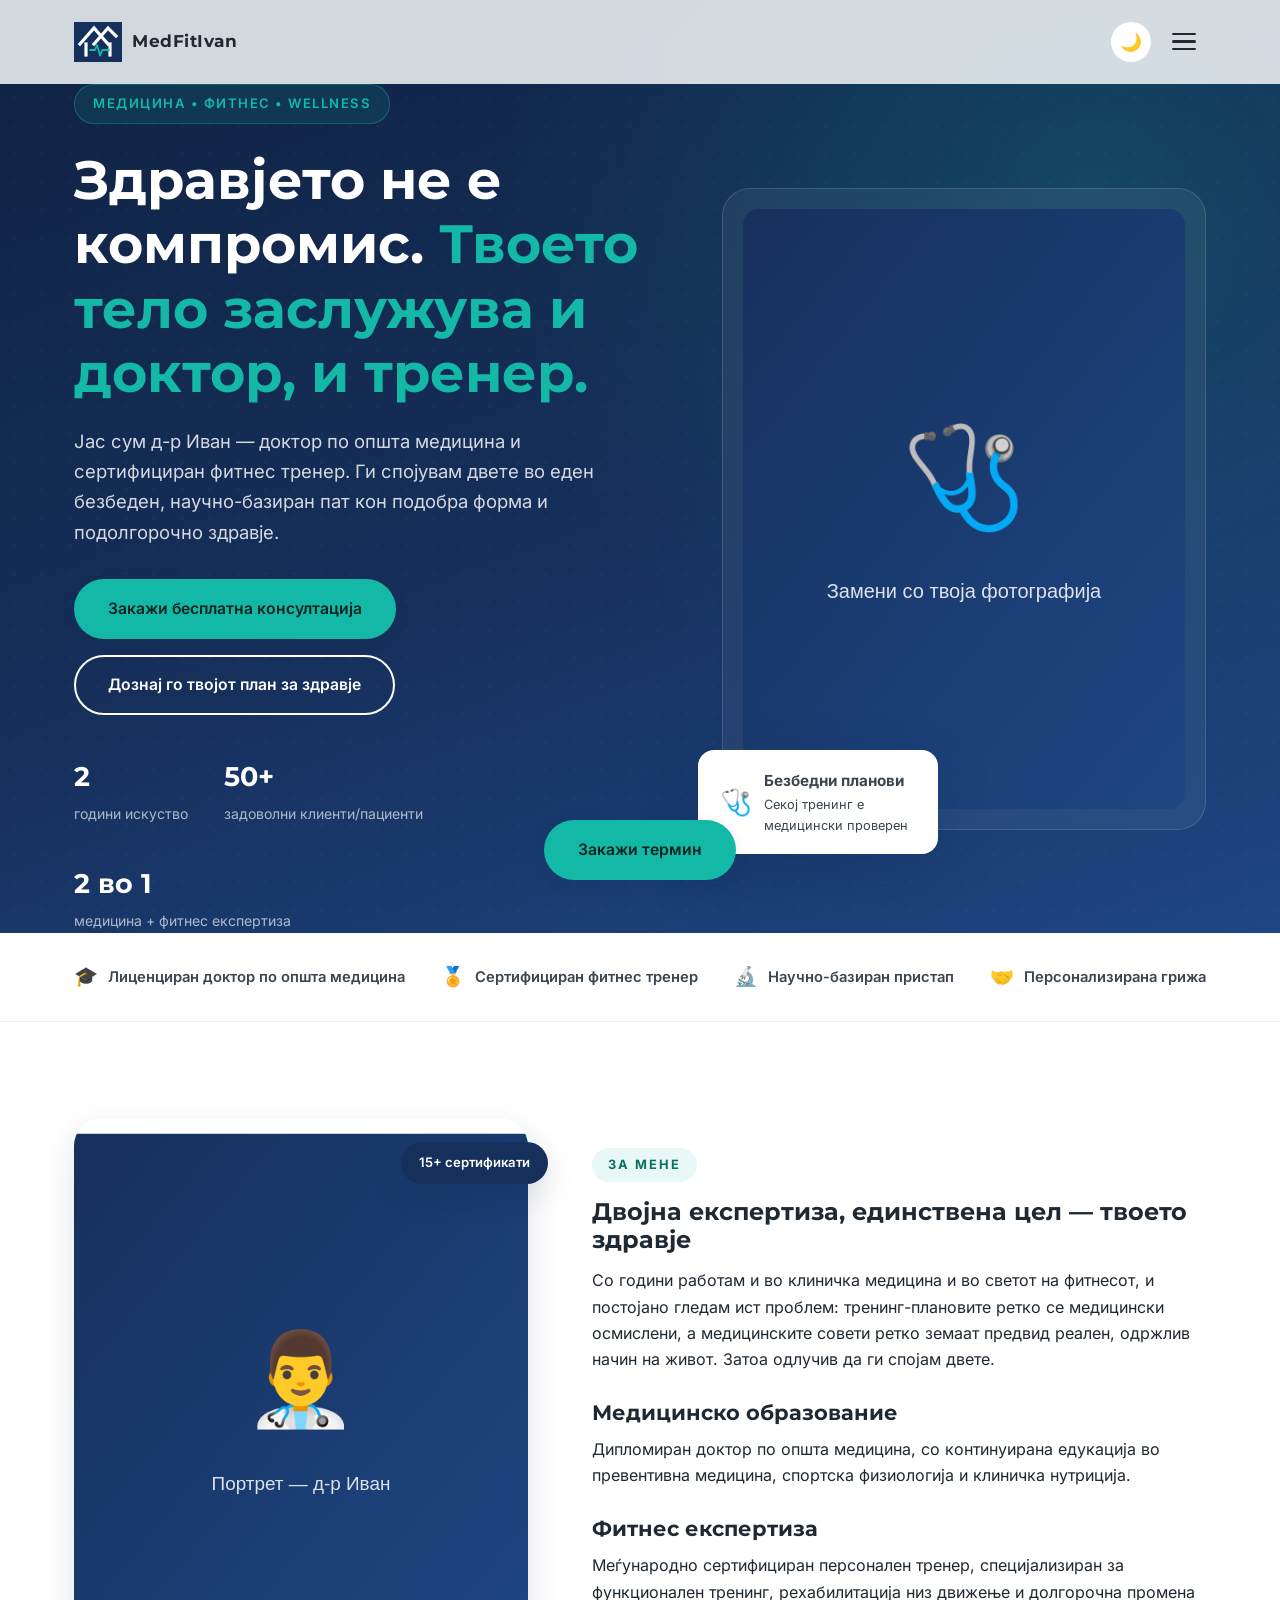
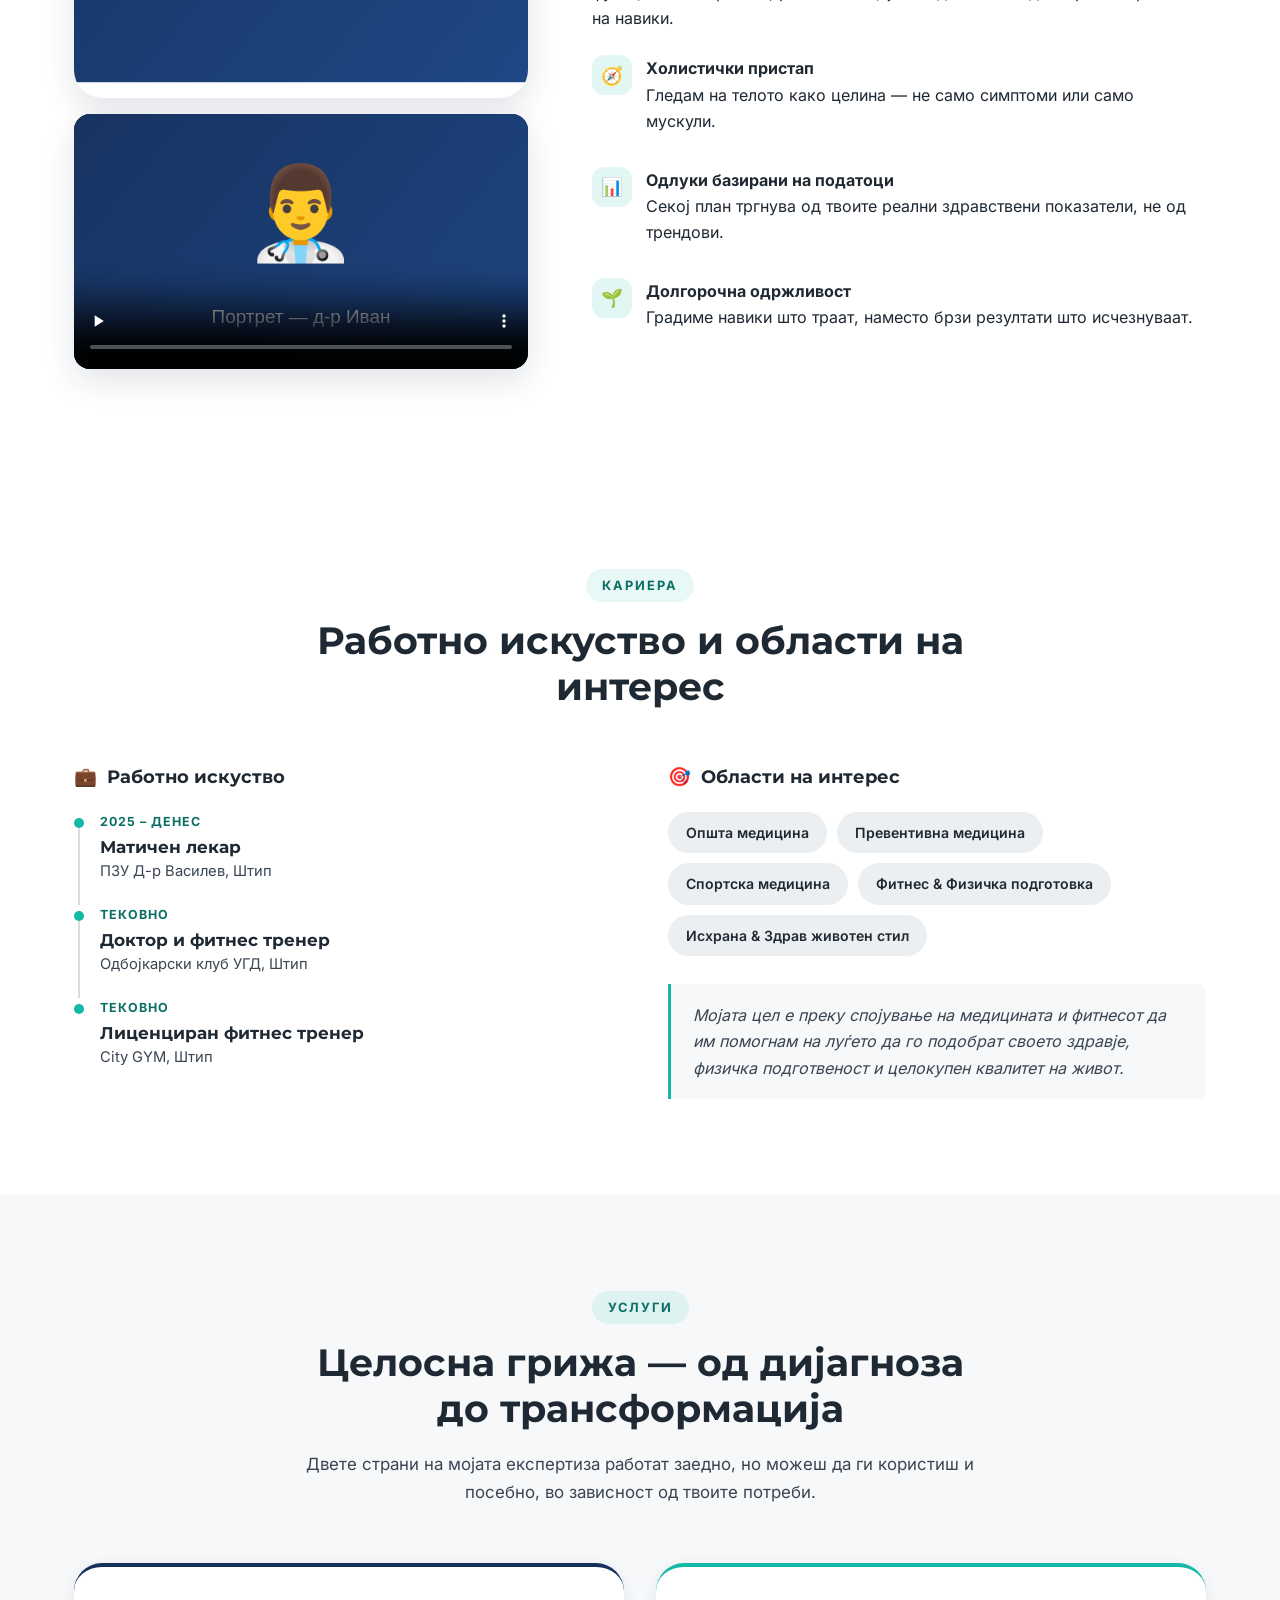
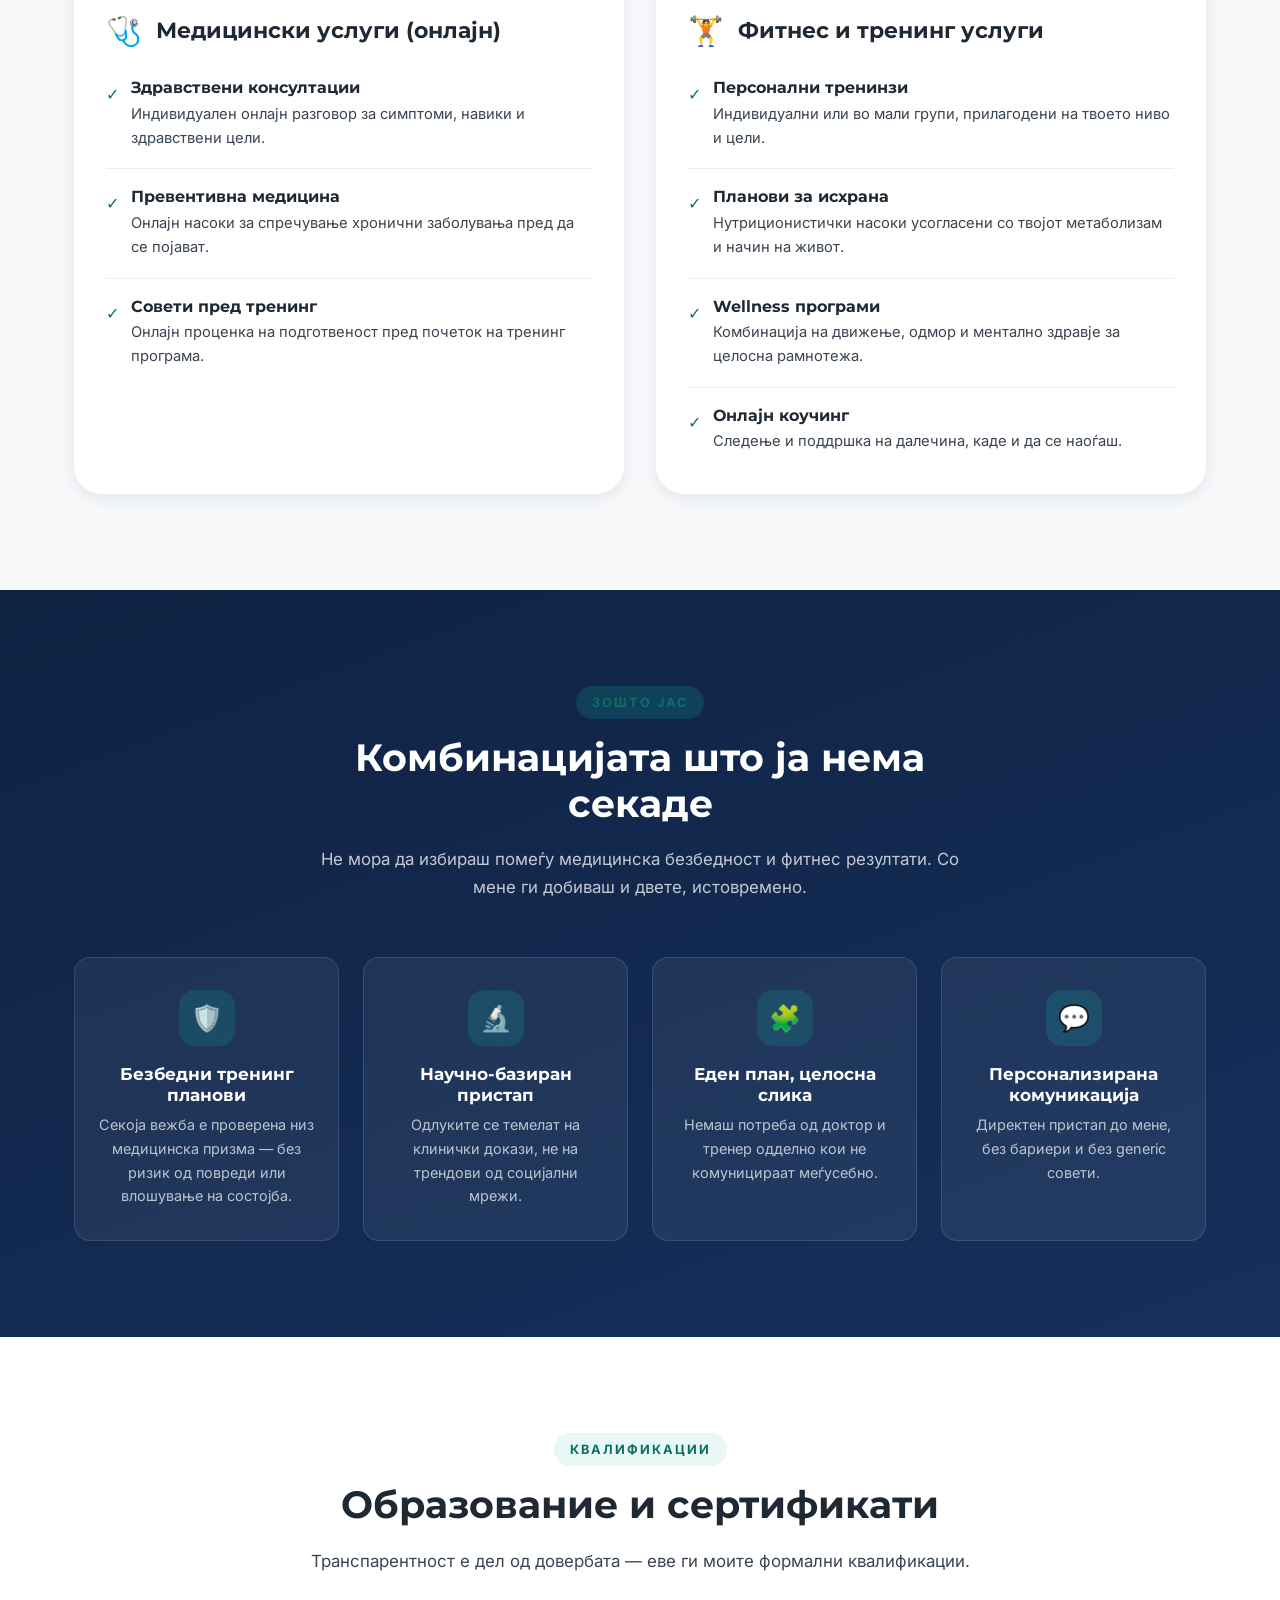
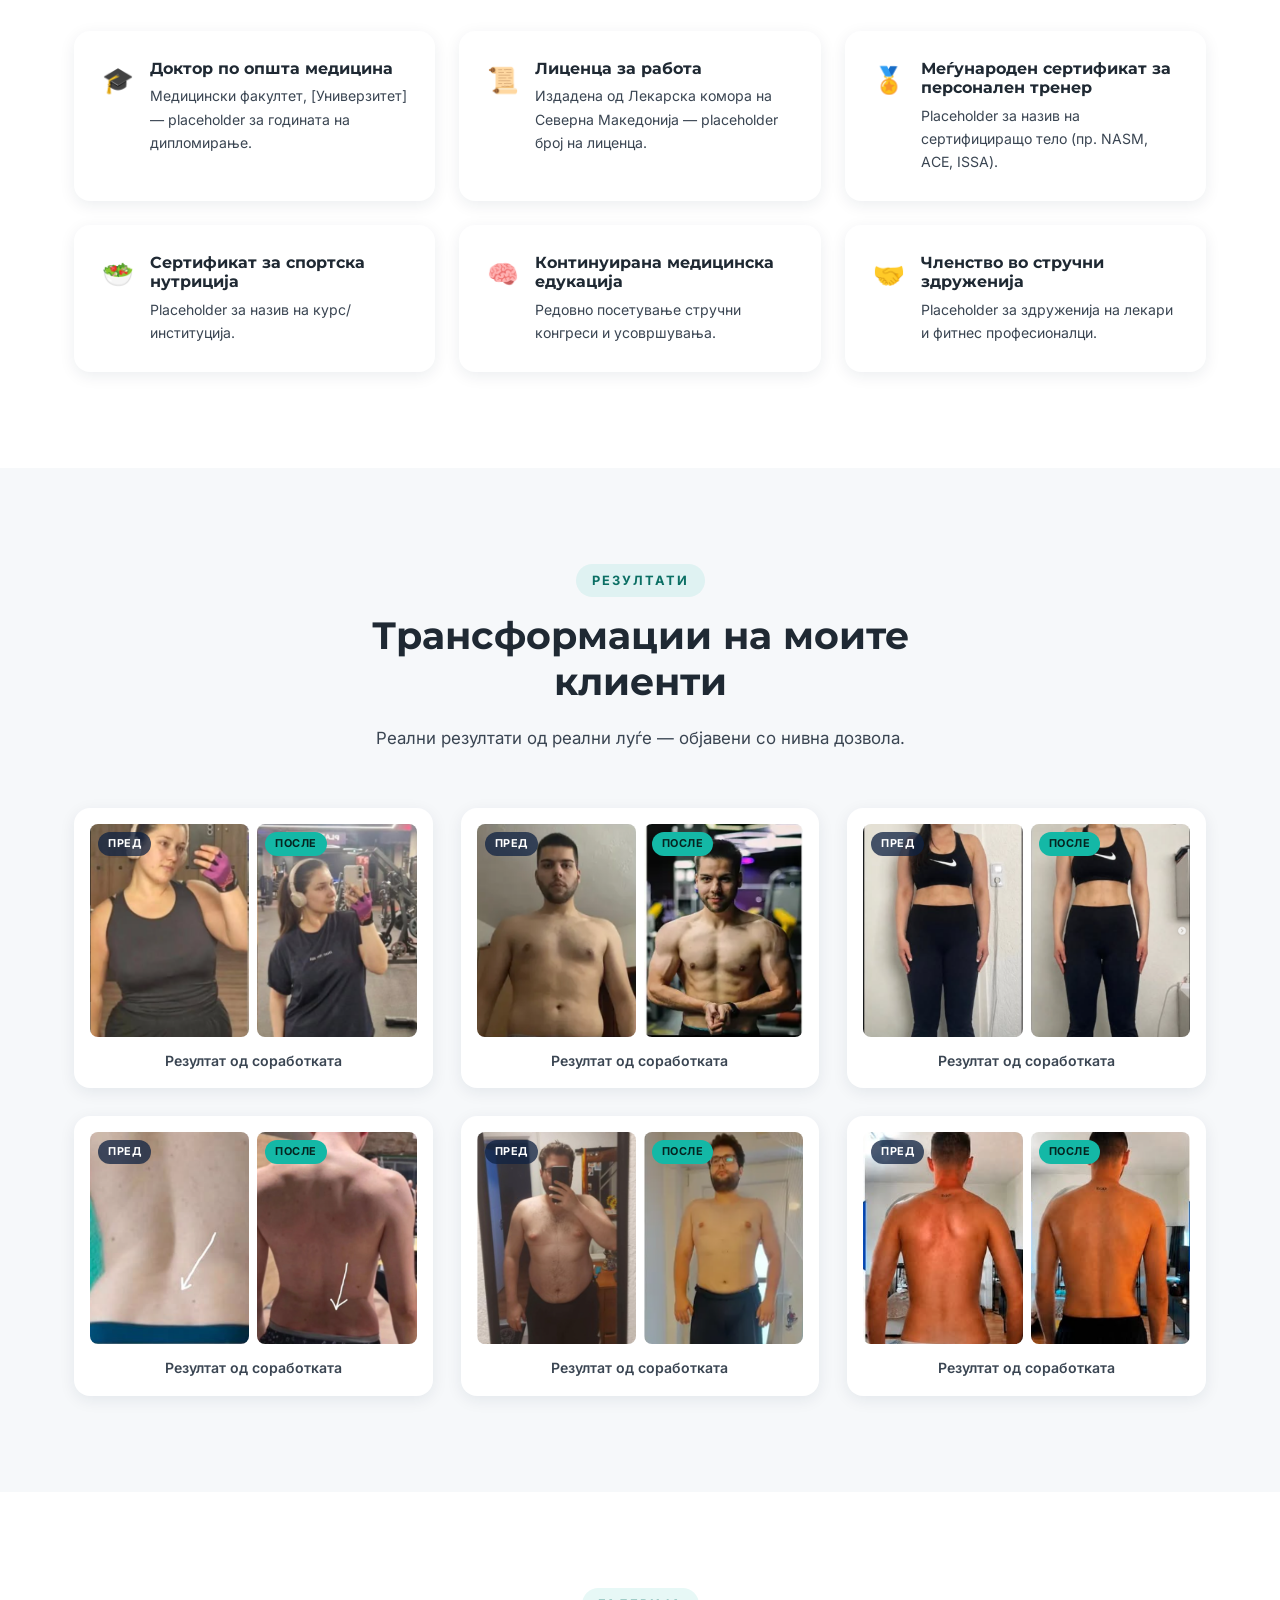
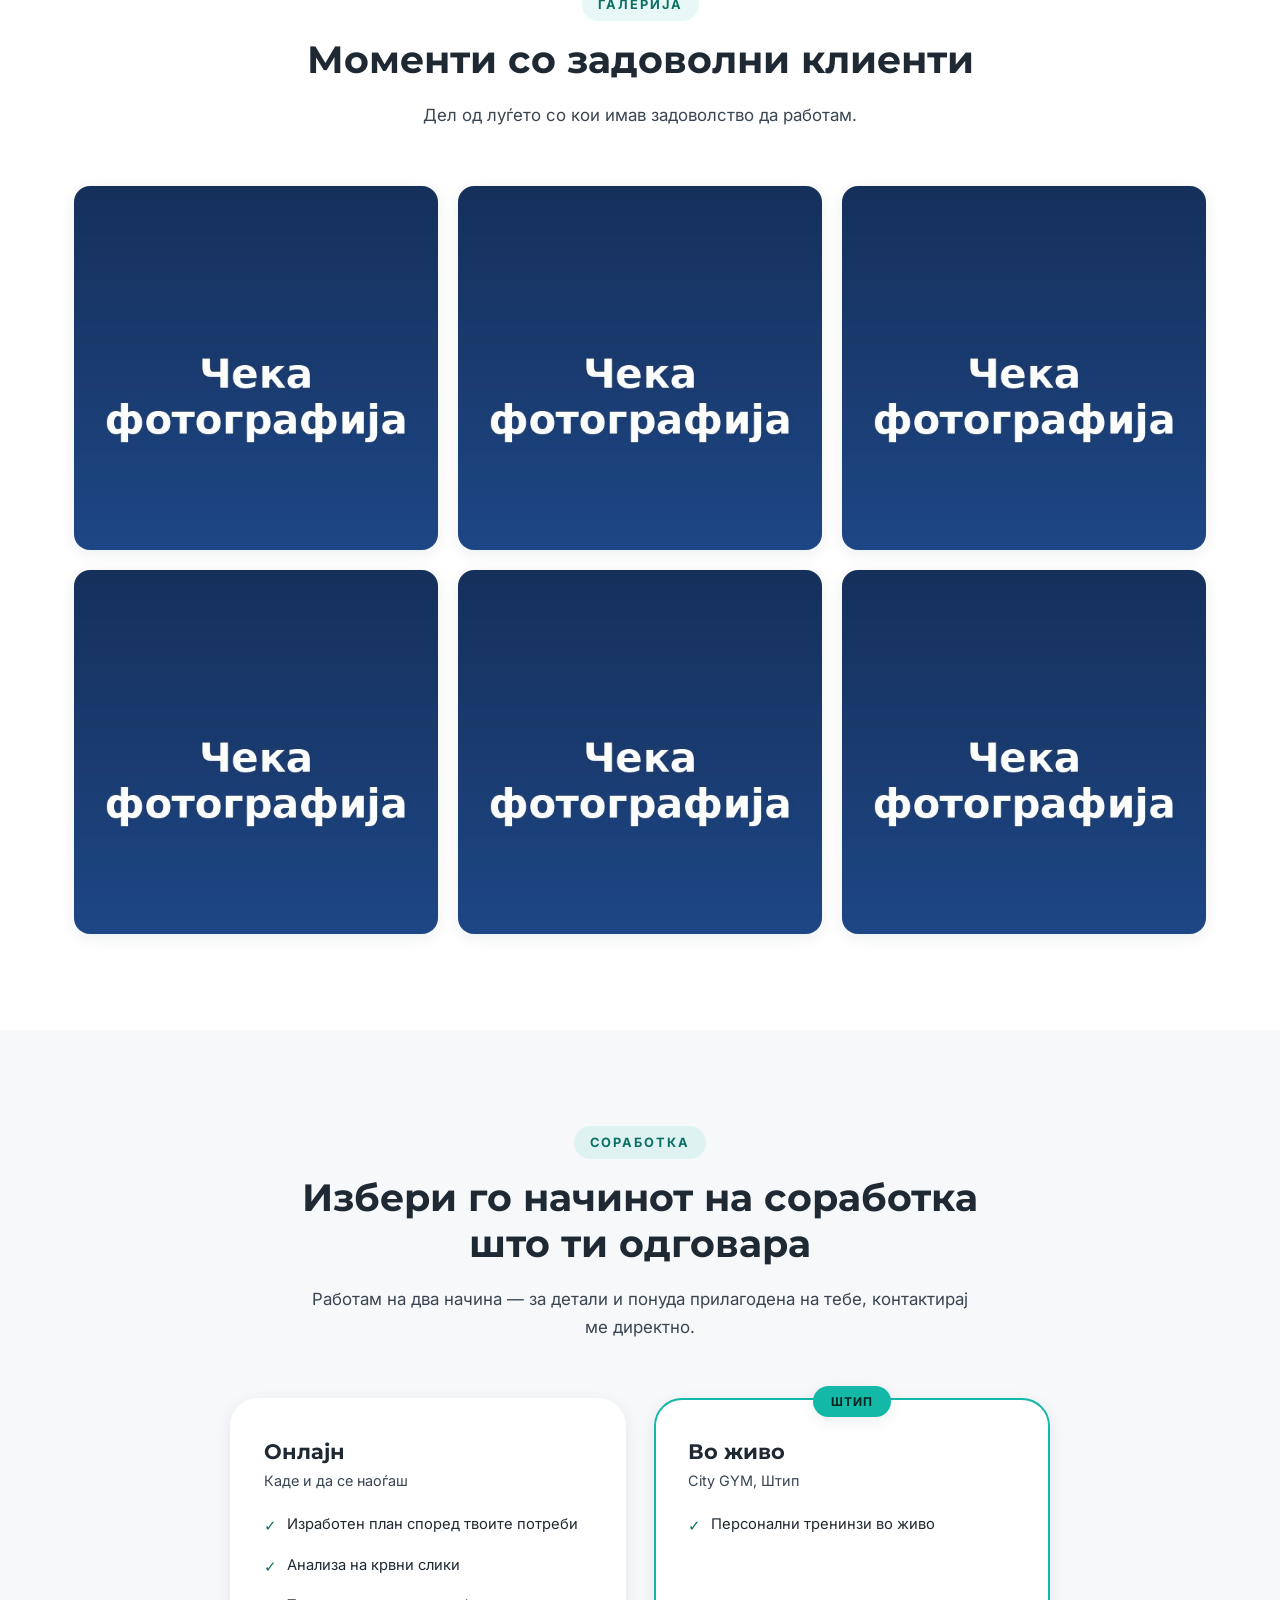
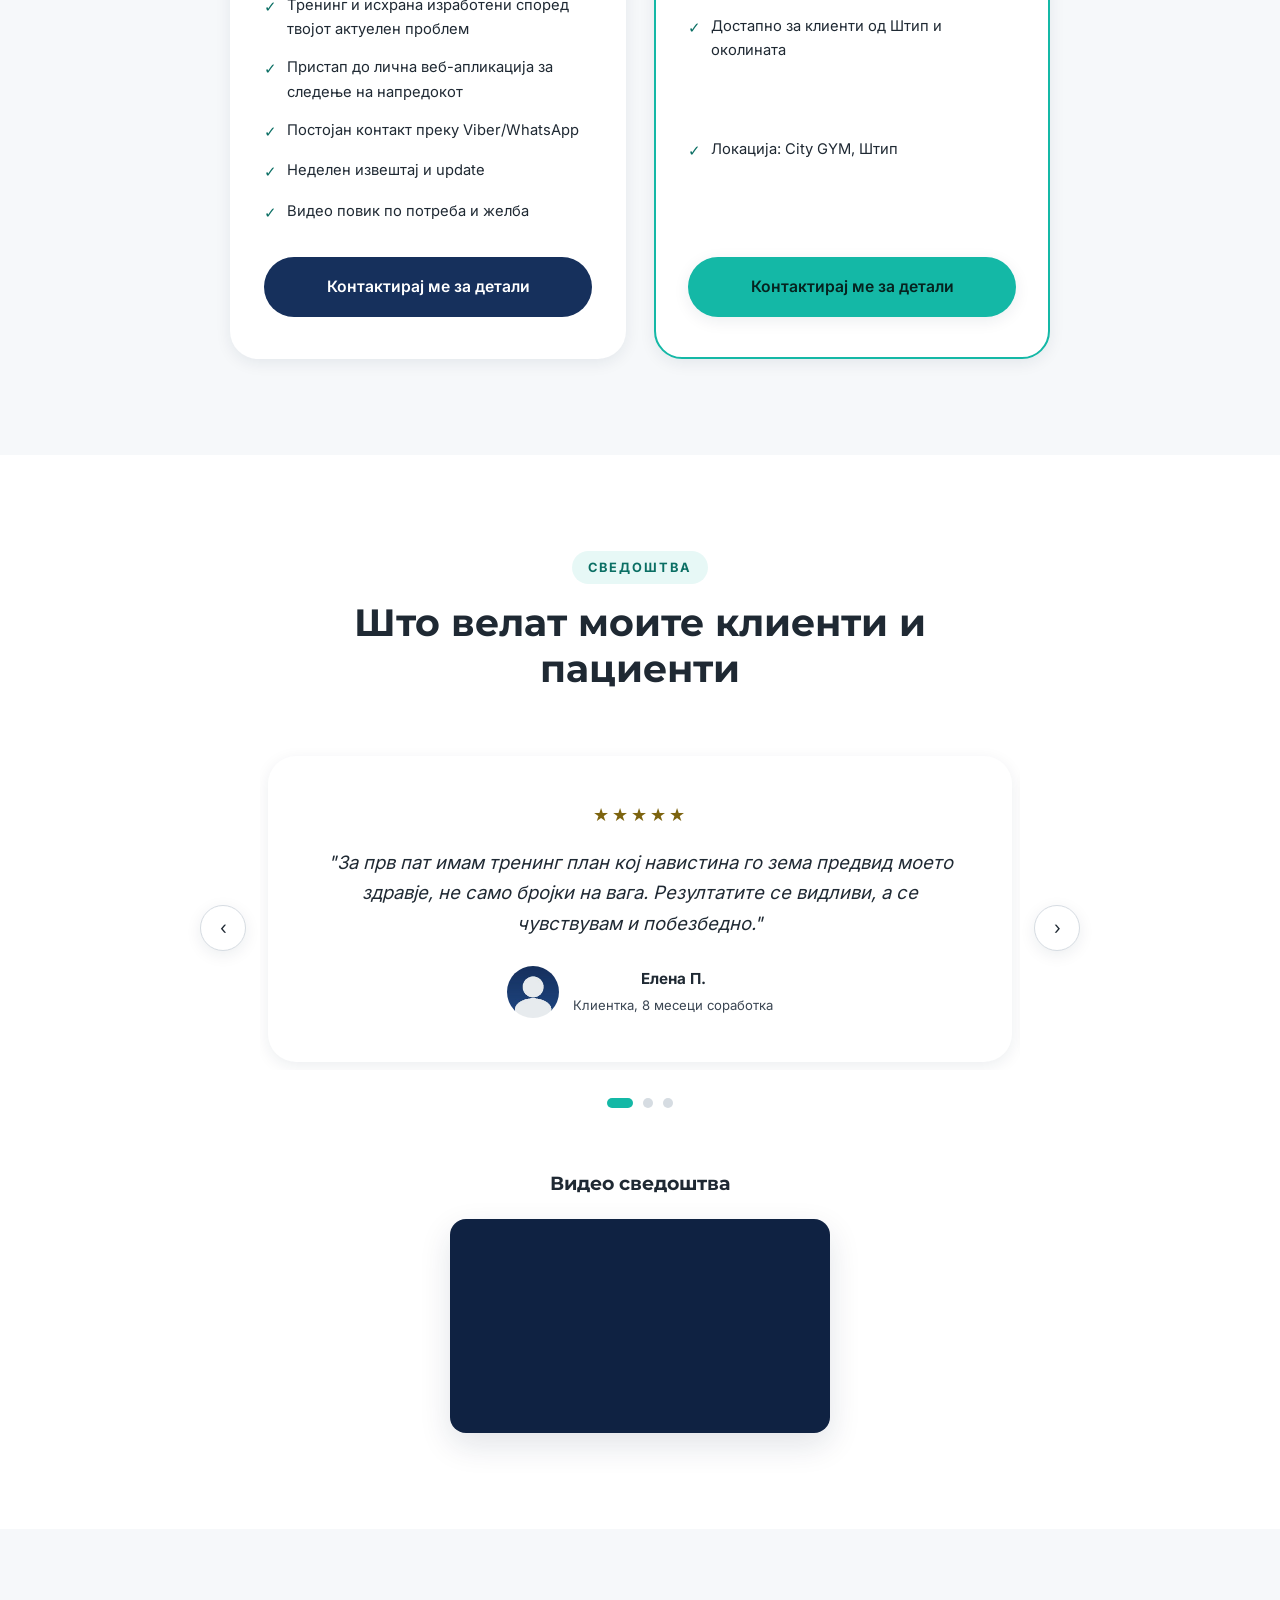
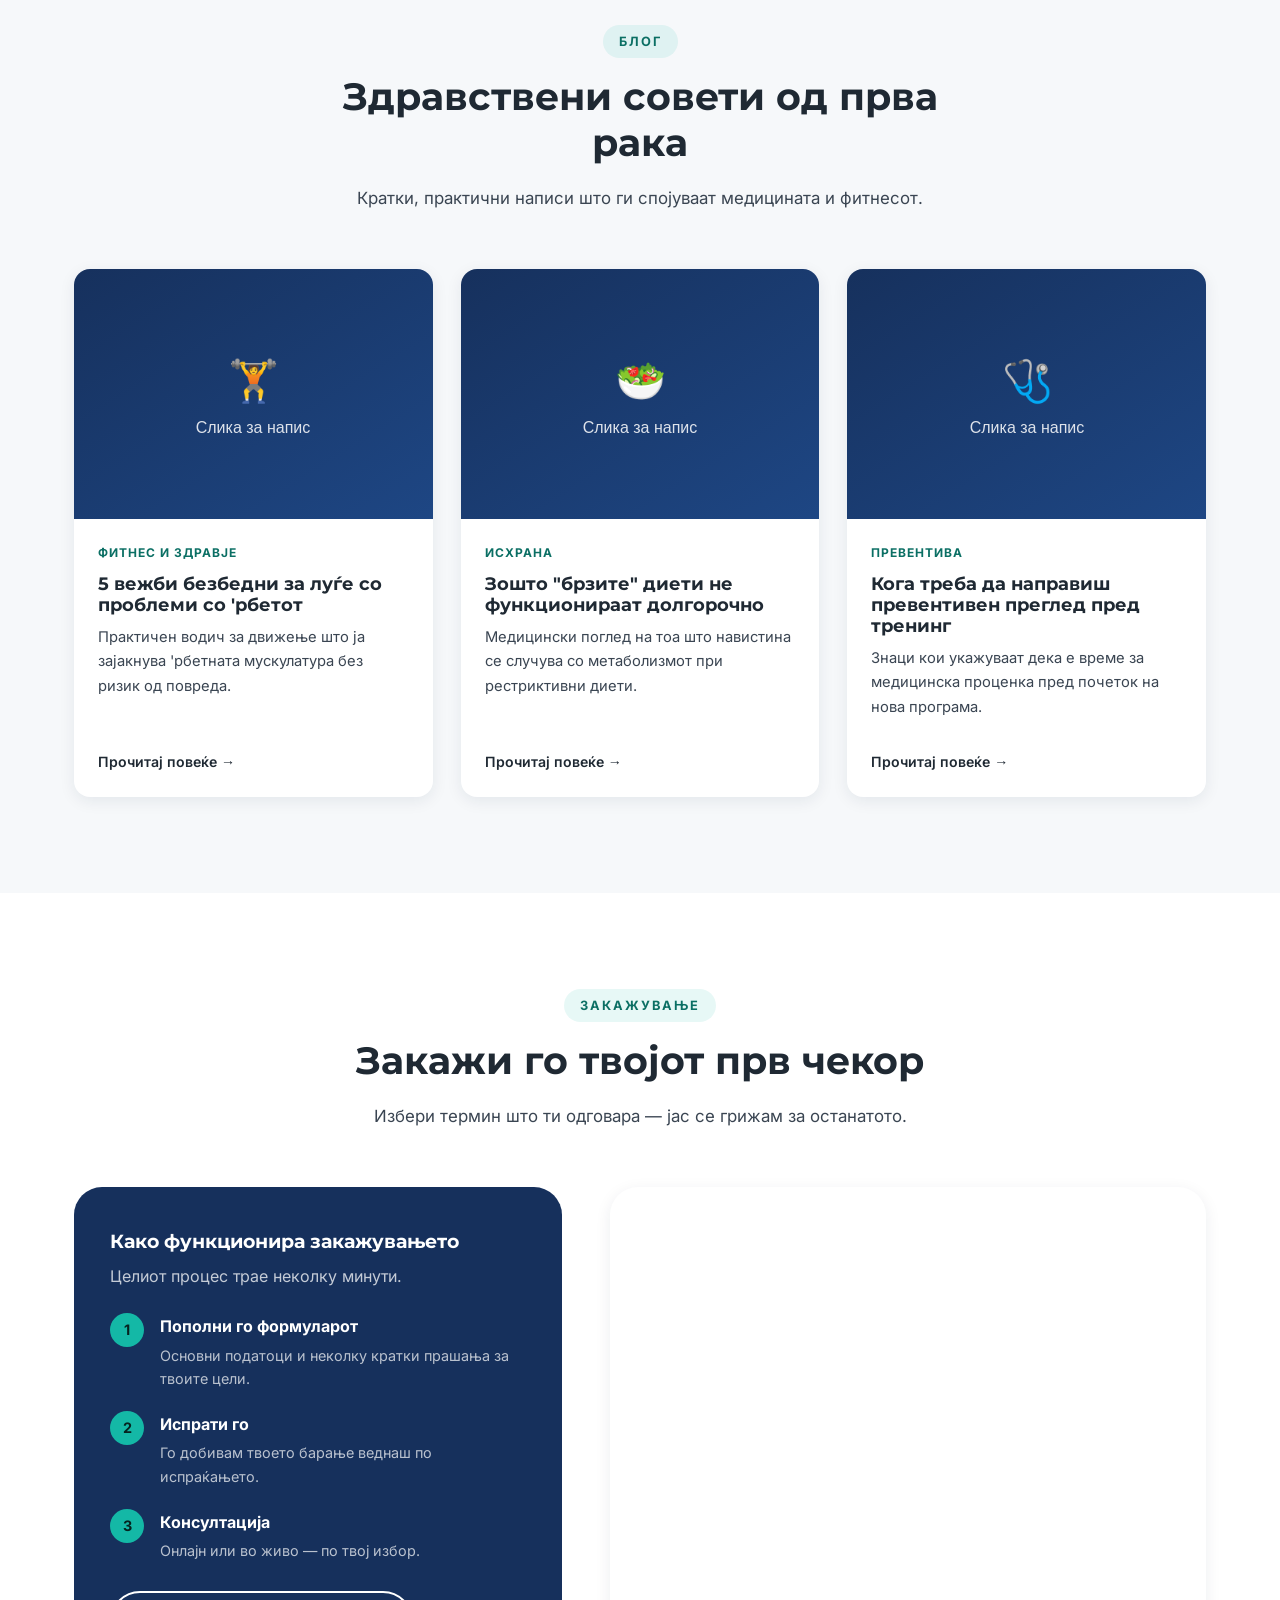
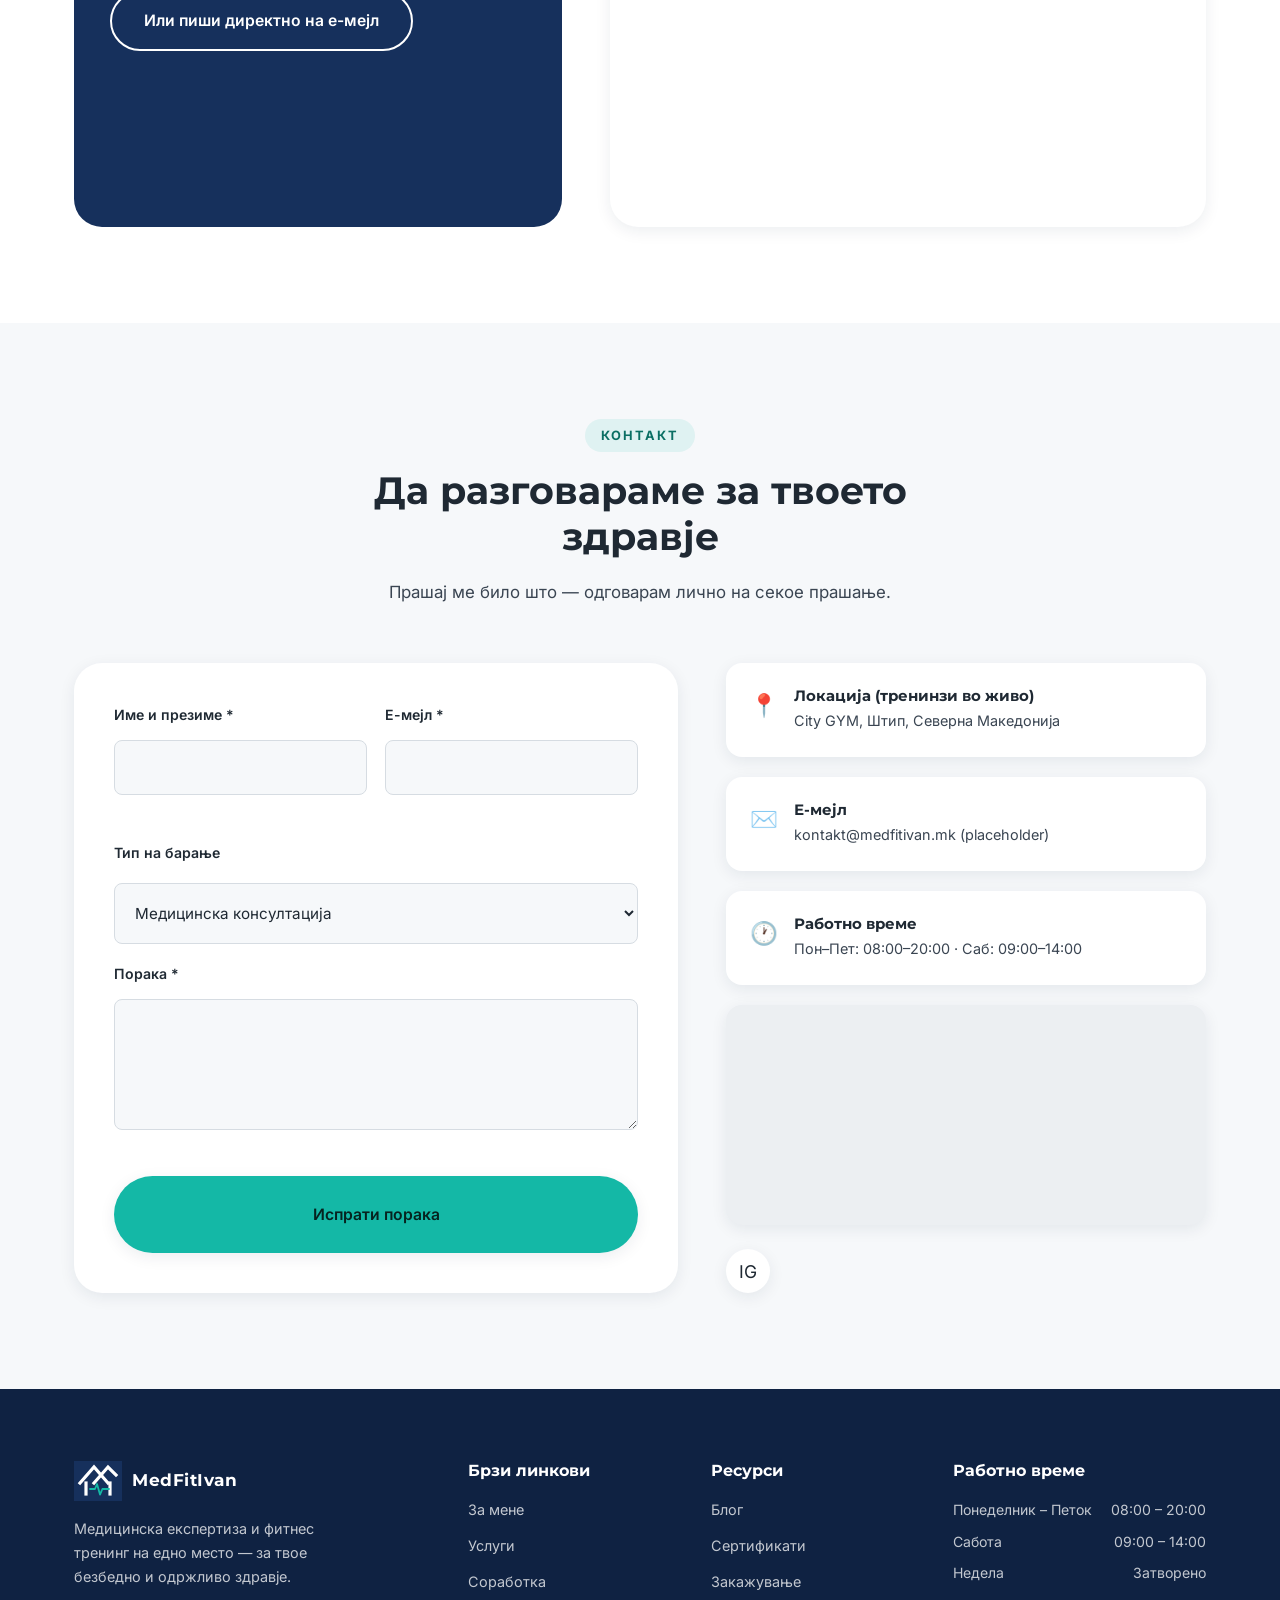
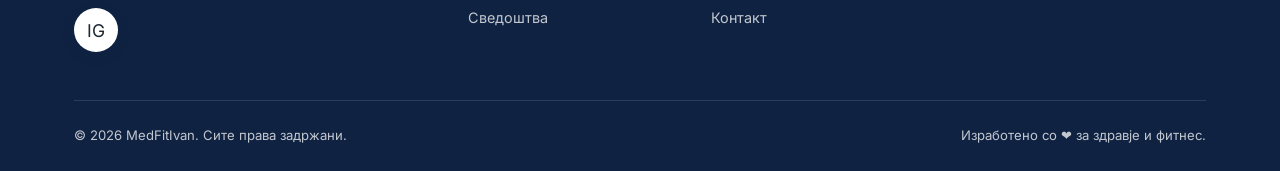
==== commit adc65fed: "Embed video testimonial via YouTube instead of self-hosted mp4 (file too large for GitHub)" ====
--- a/index.html
+++ b/index.html
@@ -534,14 +534,13 @@
         <div class="testimonial-nav"></div>
       </div>
 
-      <!-- Уште видео сведоштва подоцна: assets/video/testimonial-2.mp4, testimonial-3.mp4 итн. -->
+      <!-- Уште видео сведоштва подоцна: додади нов .video-embed-wrap со следниот YouTube ID -->
       <div class="video-testimonials" data-reveal>
         <h3 class="video-testimonials-heading">Видео сведоштва</h3>
         <div class="video-testimonials-grid video-testimonials-grid--single">
-          <video class="testimonial-video" controls preload="none" aria-label="Видео сведоштво">
-            <source src="assets/video/testimonial-1.mp4" type="video/mp4">
-            Твојот прелистувач не поддржува репродукција на видео. <a href="assets/video/testimonial-1.mp4">Преземи го видеото</a>.
-          </video>
+          <div class="video-embed-wrap">
+            <iframe src="https://www.youtube.com/embed/4EQPp3U2lkY" title="Видео сведоштво" loading="lazy" allow="accelerometer; autoplay; clipboard-write; encrypted-media; gyroscope; picture-in-picture" allowfullscreen></iframe>
+          </div>
         </div>
       </div>
     </div>
--- a/css/style.css
+++ b/css/style.css
@@ -491,7 +491,8 @@
 .video-testimonials-heading { font-size: 1.2rem; margin-bottom: 24px; }
 .video-testimonials-grid { display: grid; grid-template-columns: repeat(3, 1fr); gap: 20px; max-width: 900px; margin: 0 auto; }
 .video-testimonials-grid--single { grid-template-columns: 1fr; max-width: 380px; }
-.testimonial-video { width: 100%; height: auto; border-radius: var(--radius-m); box-shadow: var(--shadow-m); background: var(--navy-900); display: block; }
+.video-embed-wrap { position: relative; width: 100%; aspect-ratio: 16 / 9; border-radius: var(--radius-m); overflow: hidden; box-shadow: var(--shadow-m); background: var(--navy-900); }
+.video-embed-wrap iframe { position: absolute; inset: 0; width: 100%; height: 100%; border: none; }
 
 /* ---------- Blog ---------- */
 .blog-grid { display: grid; grid-template-columns: repeat(3, 1fr); gap: 28px; }
